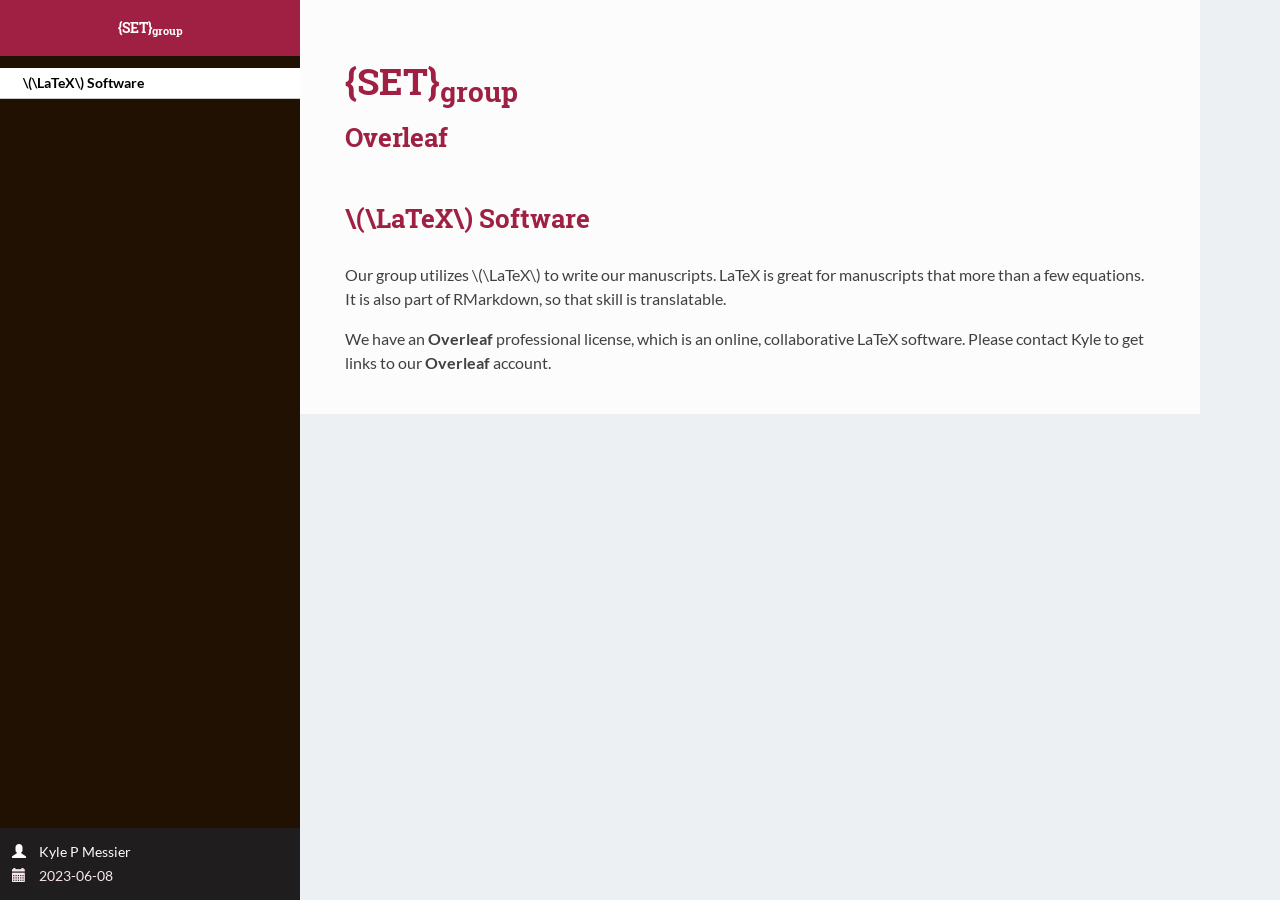
==== Overleaf.html @ 28b5e813 "adding LaTeX" ====
<!DOCTYPE html>
<html xmlns="http://www.w3.org/1999/xhtml">
  <head>
    <meta charset="utf-8">
    <meta http-equiv="Content-Type" content="text/html; charset=utf-8" />
    <meta name="generator" content="pandoc" />

        <meta name="author" content="Kyle P Messier" />
    
        <meta name="date" content="2023-06-08" />
    
    <title>{SET}group</title>

        <script>// Pandoc 2.9 adds attributes on both header and div. We remove the former (to
// be compatible with the behavior of Pandoc < 2.8).
document.addEventListener('DOMContentLoaded', function(e) {
  var hs = document.querySelectorAll("div.section[class*='level'] > :first-child");
  var i, h, a;
  for (i = 0; i < hs.length; i++) {
    h = hs[i];
    if (!/^h[1-6]$/i.test(h.tagName)) continue;  // it should be a header h1-h6
    a = h.attributes;
    while (a.length > 0) h.removeAttribute(a[0].name);
  }
});
</script>
        <script>/*! jQuery v3.6.0 | (c) OpenJS Foundation and other contributors | jquery.org/license */
!function(e,t){"use strict";"object"==typeof module&&"object"==typeof module.exports?module.exports=e.document?t(e,!0):function(e){if(!e.document)throw new Error("jQuery requires a window with a document");return t(e)}:t(e)}("undefined"!=typeof window?window:this,function(C,e){"use strict";var t=[],r=Object.getPrototypeOf,s=t.slice,g=t.flat?function(e){return t.flat.call(e)}:function(e){return t.concat.apply([],e)},u=t.push,i=t.indexOf,n={},o=n.toString,v=n.hasOwnProperty,a=v.toString,l=a.call(Object),y={},m=function(e){return"function"==typeof e&&"number"!=typeof e.nodeType&&"function"!=typeof e.item},x=function(e){return null!=e&&e===e.window},E=C.document,c={type:!0,src:!0,nonce:!0,noModule:!0};function b(e,t,n){var r,i,o=(n=n||E).createElement("script");if(o.text=e,t)for(r in c)(i=t[r]||t.getAttribute&&t.getAttribute(r))&&o.setAttribute(r,i);n.head.appendChild(o).parentNode.removeChild(o)}function w(e){return null==e?e+"":"object"==typeof e||"function"==typeof e?n[o.call(e)]||"object":typeof e}var f="3.6.0",S=function(e,t){return new S.fn.init(e,t)};function p(e){var t=!!e&&"length"in e&&e.length,n=w(e);return!m(e)&&!x(e)&&("array"===n||0===t||"number"==typeof t&&0<t&&t-1 in e)}S.fn=S.prototype={jquery:f,constructor:S,length:0,toArray:function(){return s.call(this)},get:function(e){return null==e?s.call(this):e<0?this[e+this.length]:this[e]},pushStack:function(e){var t=S.merge(this.constructor(),e);return t.prevObject=this,t},each:function(e){return S.each(this,e)},map:function(n){return this.pushStack(S.map(this,function(e,t){return n.call(e,t,e)}))},slice:function(){return this.pushStack(s.apply(this,arguments))},first:function(){return this.eq(0)},last:function(){return this.eq(-1)},even:function(){return this.pushStack(S.grep(this,function(e,t){return(t+1)%2}))},odd:function(){return this.pushStack(S.grep(this,function(e,t){return t%2}))},eq:function(e){var t=this.length,n=+e+(e<0?t:0);return this.pushStack(0<=n&&n<t?[this[n]]:[])},end:function(){return this.prevObject||this.constructor()},push:u,sort:t.sort,splice:t.splice},S.extend=S.fn.extend=function(){var e,t,n,r,i,o,a=arguments[0]||{},s=1,u=arguments.length,l=!1;for("boolean"==typeof a&&(l=a,a=arguments[s]||{},s++),"object"==typeof a||m(a)||(a={}),s===u&&(a=this,s--);s<u;s++)if(null!=(e=arguments[s]))for(t in e)r=e[t],"__proto__"!==t&&a!==r&&(l&&r&&(S.isPlainObject(r)||(i=Array.isArray(r)))?(n=a[t],o=i&&!Array.isArray(n)?[]:i||S.isPlainObject(n)?n:{},i=!1,a[t]=S.extend(l,o,r)):void 0!==r&&(a[t]=r));return a},S.extend({expando:"jQuery"+(f+Math.random()).replace(/\D/g,""),isReady:!0,error:function(e){throw new Error(e)},noop:function(){},isPlainObject:function(e){var t,n;return!(!e||"[object Object]"!==o.call(e))&&(!(t=r(e))||"function"==typeof(n=v.call(t,"constructor")&&t.constructor)&&a.call(n)===l)},isEmptyObject:function(e){var t;for(t in e)return!1;return!0},globalEval:function(e,t,n){b(e,{nonce:t&&t.nonce},n)},each:function(e,t){var n,r=0;if(p(e)){for(n=e.length;r<n;r++)if(!1===t.call(e[r],r,e[r]))break}else for(r in e)if(!1===t.call(e[r],r,e[r]))break;return e},makeArray:function(e,t){var n=t||[];return null!=e&&(p(Object(e))?S.merge(n,"string"==typeof e?[e]:e):u.call(n,e)),n},inArray:function(e,t,n){return null==t?-1:i.call(t,e,n)},merge:function(e,t){for(var n=+t.length,r=0,i=e.length;r<n;r++)e[i++]=t[r];return e.length=i,e},grep:function(e,t,n){for(var r=[],i=0,o=e.length,a=!n;i<o;i++)!t(e[i],i)!==a&&r.push(e[i]);return r},map:function(e,t,n){var r,i,o=0,a=[];if(p(e))for(r=e.length;o<r;o++)null!=(i=t(e[o],o,n))&&a.push(i);else for(o in e)null!=(i=t(e[o],o,n))&&a.push(i);return g(a)},guid:1,support:y}),"function"==typeof Symbol&&(S.fn[Symbol.iterator]=t[Symbol.iterator]),S.each("Boolean Number String Function Array Date RegExp Object Error Symbol".split(" "),function(e,t){n["[object "+t+"]"]=t.toLowerCase()});var d=function(n){var e,d,b,o,i,h,f,g,w,u,l,T,C,a,E,v,s,c,y,S="sizzle"+1*new Date,p=n.document,k=0,r=0,m=ue(),x=ue(),A=ue(),N=ue(),j=function(e,t){return e===t&&(l=!0),0},D={}.hasOwnProperty,t=[],q=t.pop,L=t.push,H=t.push,O=t.slice,P=function(e,t){for(var n=0,r=e.length;n<r;n++)if(e[n]===t)return n;return-1},R="checked|selected|async|autofocus|autoplay|controls|defer|disabled|hidden|ismap|loop|multiple|open|readonly|required|scoped",M="[\\x20\\t\\r\\n\\f]",I="(?:\\\\[\\da-fA-F]{1,6}"+M+"?|\\\\[^\\r\\n\\f]|[\\w-]|[^\0-\\x7f])+",W="\\["+M+"*("+I+")(?:"+M+"*([*^$|!~]?=)"+M+"*(?:'((?:\\\\.|[^\\\\'])*)'|\"((?:\\\\.|[^\\\\\"])*)\"|("+I+"))|)"+M+"*\\]",F=":("+I+")(?:\\((('((?:\\\\.|[^\\\\'])*)'|\"((?:\\\\.|[^\\\\\"])*)\")|((?:\\\\.|[^\\\\()[\\]]|"+W+")*)|.*)\\)|)",B=new RegExp(M+"+","g"),$=new RegExp("^"+M+"+|((?:^|[^\\\\])(?:\\\\.)*)"+M+"+$","g"),_=new RegExp("^"+M+"*,"+M+"*"),z=new RegExp("^"+M+"*([>+~]|"+M+")"+M+"*"),U=new RegExp(M+"|>"),X=new RegExp(F),V=new RegExp("^"+I+"$"),G={ID:new RegExp("^#("+I+")"),CLASS:new RegExp("^\\.("+I+")"),TAG:new RegExp("^("+I+"|[*])"),ATTR:new RegExp("^"+W),PSEUDO:new RegExp("^"+F),CHILD:new RegExp("^:(only|first|last|nth|nth-last)-(child|of-type)(?:\\("+M+"*(even|odd|(([+-]|)(\\d*)n|)"+M+"*(?:([+-]|)"+M+"*(\\d+)|))"+M+"*\\)|)","i"),bool:new RegExp("^(?:"+R+")$","i"),needsContext:new RegExp("^"+M+"*[>+~]|:(even|odd|eq|gt|lt|nth|first|last)(?:\\("+M+"*((?:-\\d)?\\d*)"+M+"*\\)|)(?=[^-]|$)","i")},Y=/HTML$/i,Q=/^(?:input|select|textarea|button)$/i,J=/^h\d$/i,K=/^[^{]+\{\s*\[native \w/,Z=/^(?:#([\w-]+)|(\w+)|\.([\w-]+))$/,ee=/[+~]/,te=new RegExp("\\\\[\\da-fA-F]{1,6}"+M+"?|\\\\([^\\r\\n\\f])","g"),ne=function(e,t){var n="0x"+e.slice(1)-65536;return t||(n<0?String.fromCharCode(n+65536):String.fromCharCode(n>>10|55296,1023&n|56320))},re=/([\0-\x1f\x7f]|^-?\d)|^-$|[^\0-\x1f\x7f-\uFFFF\w-]/g,ie=function(e,t){return t?"\0"===e?"\ufffd":e.slice(0,-1)+"\\"+e.charCodeAt(e.length-1).toString(16)+" ":"\\"+e},oe=function(){T()},ae=be(function(e){return!0===e.disabled&&"fieldset"===e.nodeName.toLowerCase()},{dir:"parentNode",next:"legend"});try{H.apply(t=O.call(p.childNodes),p.childNodes),t[p.childNodes.length].nodeType}catch(e){H={apply:t.length?function(e,t){L.apply(e,O.call(t))}:function(e,t){var n=e.length,r=0;while(e[n++]=t[r++]);e.length=n-1}}}function se(t,e,n,r){var i,o,a,s,u,l,c,f=e&&e.ownerDocument,p=e?e.nodeType:9;if(n=n||[],"string"!=typeof t||!t||1!==p&&9!==p&&11!==p)return n;if(!r&&(T(e),e=e||C,E)){if(11!==p&&(u=Z.exec(t)))if(i=u[1]){if(9===p){if(!(a=e.getElementById(i)))return n;if(a.id===i)return n.push(a),n}else if(f&&(a=f.getElementById(i))&&y(e,a)&&a.id===i)return n.push(a),n}else{if(u[2])return H.apply(n,e.getElementsByTagName(t)),n;if((i=u[3])&&d.getElementsByClassName&&e.getElementsByClassName)return H.apply(n,e.getElementsByClassName(i)),n}if(d.qsa&&!N[t+" "]&&(!v||!v.test(t))&&(1!==p||"object"!==e.nodeName.toLowerCase())){if(c=t,f=e,1===p&&(U.test(t)||z.test(t))){(f=ee.test(t)&&ye(e.parentNode)||e)===e&&d.scope||((s=e.getAttribute("id"))?s=s.replace(re,ie):e.setAttribute("id",s=S)),o=(l=h(t)).length;while(o--)l[o]=(s?"#"+s:":scope")+" "+xe(l[o]);c=l.join(",")}try{return H.apply(n,f.querySelectorAll(c)),n}catch(e){N(t,!0)}finally{s===S&&e.removeAttribute("id")}}}return g(t.replace($,"$1"),e,n,r)}function ue(){var r=[];return function e(t,n){return r.push(t+" ")>b.cacheLength&&delete e[r.shift()],e[t+" "]=n}}function le(e){return e[S]=!0,e}function ce(e){var t=C.createElement("fieldset");try{return!!e(t)}catch(e){return!1}finally{t.parentNode&&t.parentNode.removeChild(t),t=null}}function fe(e,t){var n=e.split("|"),r=n.length;while(r--)b.attrHandle[n[r]]=t}function pe(e,t){var n=t&&e,r=n&&1===e.nodeType&&1===t.nodeType&&e.sourceIndex-t.sourceIndex;if(r)return r;if(n)while(n=n.nextSibling)if(n===t)return-1;return e?1:-1}function de(t){return function(e){return"input"===e.nodeName.toLowerCase()&&e.type===t}}function he(n){return function(e){var t=e.nodeName.toLowerCase();return("input"===t||"button"===t)&&e.type===n}}function ge(t){return function(e){return"form"in e?e.parentNode&&!1===e.disabled?"label"in e?"label"in e.parentNode?e.parentNode.disabled===t:e.disabled===t:e.isDisabled===t||e.isDisabled!==!t&&ae(e)===t:e.disabled===t:"label"in e&&e.disabled===t}}function ve(a){return le(function(o){return o=+o,le(function(e,t){var n,r=a([],e.length,o),i=r.length;while(i--)e[n=r[i]]&&(e[n]=!(t[n]=e[n]))})})}function ye(e){return e&&"undefined"!=typeof e.getElementsByTagName&&e}for(e in d=se.support={},i=se.isXML=function(e){var t=e&&e.namespaceURI,n=e&&(e.ownerDocument||e).documentElement;return!Y.test(t||n&&n.nodeName||"HTML")},T=se.setDocument=function(e){var t,n,r=e?e.ownerDocument||e:p;return r!=C&&9===r.nodeType&&r.documentElement&&(a=(C=r).documentElement,E=!i(C),p!=C&&(n=C.defaultView)&&n.top!==n&&(n.addEventListener?n.addEventListener("unload",oe,!1):n.attachEvent&&n.attachEvent("onunload",oe)),d.scope=ce(function(e){return a.appendChild(e).appendChild(C.createElement("div")),"undefined"!=typeof e.querySelectorAll&&!e.querySelectorAll(":scope fieldset div").length}),d.attributes=ce(function(e){return e.className="i",!e.getAttribute("className")}),d.getElementsByTagName=ce(function(e){return e.appendChild(C.createComment("")),!e.getElementsByTagName("*").length}),d.getElementsByClassName=K.test(C.getElementsByClassName),d.getById=ce(function(e){return a.appendChild(e).id=S,!C.getElementsByName||!C.getElementsByName(S).length}),d.getById?(b.filter.ID=function(e){var t=e.replace(te,ne);return function(e){return e.getAttribute("id")===t}},b.find.ID=function(e,t){if("undefined"!=typeof t.getElementById&&E){var n=t.getElementById(e);return n?[n]:[]}}):(b.filter.ID=function(e){var n=e.replace(te,ne);return function(e){var t="undefined"!=typeof e.getAttributeNode&&e.getAttributeNode("id");return t&&t.value===n}},b.find.ID=function(e,t){if("undefined"!=typeof t.getElementById&&E){var n,r,i,o=t.getElementById(e);if(o){if((n=o.getAttributeNode("id"))&&n.value===e)return[o];i=t.getElementsByName(e),r=0;while(o=i[r++])if((n=o.getAttributeNode("id"))&&n.value===e)return[o]}return[]}}),b.find.TAG=d.getElementsByTagName?function(e,t){return"undefined"!=typeof t.getElementsByTagName?t.getElementsByTagName(e):d.qsa?t.querySelectorAll(e):void 0}:function(e,t){var n,r=[],i=0,o=t.getElementsByTagName(e);if("*"===e){while(n=o[i++])1===n.nodeType&&r.push(n);return r}return o},b.find.CLASS=d.getElementsByClassName&&function(e,t){if("undefined"!=typeof t.getElementsByClassName&&E)return t.getElementsByClassName(e)},s=[],v=[],(d.qsa=K.test(C.querySelectorAll))&&(ce(function(e){var t;a.appendChild(e).innerHTML="<a id='"+S+"'></a><select id='"+S+"-\r\\' msallowcapture=''><option selected=''></option></select>",e.querySelectorAll("[msallowcapture^='']").length&&v.push("[*^$]="+M+"*(?:''|\"\")"),e.querySelectorAll("[selected]").length||v.push("\\["+M+"*(?:value|"+R+")"),e.querySelectorAll("[id~="+S+"-]").length||v.push("~="),(t=C.createElement("input")).setAttribute("name",""),e.appendChild(t),e.querySelectorAll("[name='']").length||v.push("\\["+M+"*name"+M+"*="+M+"*(?:''|\"\")"),e.querySelectorAll(":checked").length||v.push(":checked"),e.querySelectorAll("a#"+S+"+*").length||v.push(".#.+[+~]"),e.querySelectorAll("\\\f"),v.push("[\\r\\n\\f]")}),ce(function(e){e.innerHTML="<a href='' disabled='disabled'></a><select disabled='disabled'><option/></select>";var t=C.createElement("input");t.setAttribute("type","hidden"),e.appendChild(t).setAttribute("name","D"),e.querySelectorAll("[name=d]").length&&v.push("name"+M+"*[*^$|!~]?="),2!==e.querySelectorAll(":enabled").length&&v.push(":enabled",":disabled"),a.appendChild(e).disabled=!0,2!==e.querySelectorAll(":disabled").length&&v.push(":enabled",":disabled"),e.querySelectorAll("*,:x"),v.push(",.*:")})),(d.matchesSelector=K.test(c=a.matches||a.webkitMatchesSelector||a.mozMatchesSelector||a.oMatchesSelector||a.msMatchesSelector))&&ce(function(e){d.disconnectedMatch=c.call(e,"*"),c.call(e,"[s!='']:x"),s.push("!=",F)}),v=v.length&&new RegExp(v.join("|")),s=s.length&&new RegExp(s.join("|")),t=K.test(a.compareDocumentPosition),y=t||K.test(a.contains)?function(e,t){var n=9===e.nodeType?e.documentElement:e,r=t&&t.parentNode;return e===r||!(!r||1!==r.nodeType||!(n.contains?n.contains(r):e.compareDocumentPosition&&16&e.compareDocumentPosition(r)))}:function(e,t){if(t)while(t=t.parentNode)if(t===e)return!0;return!1},j=t?function(e,t){if(e===t)return l=!0,0;var n=!e.compareDocumentPosition-!t.compareDocumentPosition;return n||(1&(n=(e.ownerDocument||e)==(t.ownerDocument||t)?e.compareDocumentPosition(t):1)||!d.sortDetached&&t.compareDocumentPosition(e)===n?e==C||e.ownerDocument==p&&y(p,e)?-1:t==C||t.ownerDocument==p&&y(p,t)?1:u?P(u,e)-P(u,t):0:4&n?-1:1)}:function(e,t){if(e===t)return l=!0,0;var n,r=0,i=e.parentNode,o=t.parentNode,a=[e],s=[t];if(!i||!o)return e==C?-1:t==C?1:i?-1:o?1:u?P(u,e)-P(u,t):0;if(i===o)return pe(e,t);n=e;while(n=n.parentNode)a.unshift(n);n=t;while(n=n.parentNode)s.unshift(n);while(a[r]===s[r])r++;return r?pe(a[r],s[r]):a[r]==p?-1:s[r]==p?1:0}),C},se.matches=function(e,t){return se(e,null,null,t)},se.matchesSelector=function(e,t){if(T(e),d.matchesSelector&&E&&!N[t+" "]&&(!s||!s.test(t))&&(!v||!v.test(t)))try{var n=c.call(e,t);if(n||d.disconnectedMatch||e.document&&11!==e.document.nodeType)return n}catch(e){N(t,!0)}return 0<se(t,C,null,[e]).length},se.contains=function(e,t){return(e.ownerDocument||e)!=C&&T(e),y(e,t)},se.attr=function(e,t){(e.ownerDocument||e)!=C&&T(e);var n=b.attrHandle[t.toLowerCase()],r=n&&D.call(b.attrHandle,t.toLowerCase())?n(e,t,!E):void 0;return void 0!==r?r:d.attributes||!E?e.getAttribute(t):(r=e.getAttributeNode(t))&&r.specified?r.value:null},se.escape=function(e){return(e+"").replace(re,ie)},se.error=function(e){throw new Error("Syntax error, unrecognized expression: "+e)},se.uniqueSort=function(e){var t,n=[],r=0,i=0;if(l=!d.detectDuplicates,u=!d.sortStable&&e.slice(0),e.sort(j),l){while(t=e[i++])t===e[i]&&(r=n.push(i));while(r--)e.splice(n[r],1)}return u=null,e},o=se.getText=function(e){var t,n="",r=0,i=e.nodeType;if(i){if(1===i||9===i||11===i){if("string"==typeof e.textContent)return e.textContent;for(e=e.firstChild;e;e=e.nextSibling)n+=o(e)}else if(3===i||4===i)return e.nodeValue}else while(t=e[r++])n+=o(t);return n},(b=se.selectors={cacheLength:50,createPseudo:le,match:G,attrHandle:{},find:{},relative:{">":{dir:"parentNode",first:!0}," ":{dir:"parentNode"},"+":{dir:"previousSibling",first:!0},"~":{dir:"previousSibling"}},preFilter:{ATTR:function(e){return e[1]=e[1].replace(te,ne),e[3]=(e[3]||e[4]||e[5]||"").replace(te,ne),"~="===e[2]&&(e[3]=" "+e[3]+" "),e.slice(0,4)},CHILD:function(e){return e[1]=e[1].toLowerCase(),"nth"===e[1].slice(0,3)?(e[3]||se.error(e[0]),e[4]=+(e[4]?e[5]+(e[6]||1):2*("even"===e[3]||"odd"===e[3])),e[5]=+(e[7]+e[8]||"odd"===e[3])):e[3]&&se.error(e[0]),e},PSEUDO:function(e){var t,n=!e[6]&&e[2];return G.CHILD.test(e[0])?null:(e[3]?e[2]=e[4]||e[5]||"":n&&X.test(n)&&(t=h(n,!0))&&(t=n.indexOf(")",n.length-t)-n.length)&&(e[0]=e[0].slice(0,t),e[2]=n.slice(0,t)),e.slice(0,3))}},filter:{TAG:function(e){var t=e.replace(te,ne).toLowerCase();return"*"===e?function(){return!0}:function(e){return e.nodeName&&e.nodeName.toLowerCase()===t}},CLASS:function(e){var t=m[e+" "];return t||(t=new RegExp("(^|"+M+")"+e+"("+M+"|$)"))&&m(e,function(e){return t.test("string"==typeof e.className&&e.className||"undefined"!=typeof e.getAttribute&&e.getAttribute("class")||"")})},ATTR:function(n,r,i){return function(e){var t=se.attr(e,n);return null==t?"!="===r:!r||(t+="","="===r?t===i:"!="===r?t!==i:"^="===r?i&&0===t.indexOf(i):"*="===r?i&&-1<t.indexOf(i):"$="===r?i&&t.slice(-i.length)===i:"~="===r?-1<(" "+t.replace(B," ")+" ").indexOf(i):"|="===r&&(t===i||t.slice(0,i.length+1)===i+"-"))}},CHILD:function(h,e,t,g,v){var y="nth"!==h.slice(0,3),m="last"!==h.slice(-4),x="of-type"===e;return 1===g&&0===v?function(e){return!!e.parentNode}:function(e,t,n){var r,i,o,a,s,u,l=y!==m?"nextSibling":"previousSibling",c=e.parentNode,f=x&&e.nodeName.toLowerCase(),p=!n&&!x,d=!1;if(c){if(y){while(l){a=e;while(a=a[l])if(x?a.nodeName.toLowerCase()===f:1===a.nodeType)return!1;u=l="only"===h&&!u&&"nextSibling"}return!0}if(u=[m?c.firstChild:c.lastChild],m&&p){d=(s=(r=(i=(o=(a=c)[S]||(a[S]={}))[a.uniqueID]||(o[a.uniqueID]={}))[h]||[])[0]===k&&r[1])&&r[2],a=s&&c.childNodes[s];while(a=++s&&a&&a[l]||(d=s=0)||u.pop())if(1===a.nodeType&&++d&&a===e){i[h]=[k,s,d];break}}else if(p&&(d=s=(r=(i=(o=(a=e)[S]||(a[S]={}))[a.uniqueID]||(o[a.uniqueID]={}))[h]||[])[0]===k&&r[1]),!1===d)while(a=++s&&a&&a[l]||(d=s=0)||u.pop())if((x?a.nodeName.toLowerCase()===f:1===a.nodeType)&&++d&&(p&&((i=(o=a[S]||(a[S]={}))[a.uniqueID]||(o[a.uniqueID]={}))[h]=[k,d]),a===e))break;return(d-=v)===g||d%g==0&&0<=d/g}}},PSEUDO:function(e,o){var t,a=b.pseudos[e]||b.setFilters[e.toLowerCase()]||se.error("unsupported pseudo: "+e);return a[S]?a(o):1<a.length?(t=[e,e,"",o],b.setFilters.hasOwnProperty(e.toLowerCase())?le(function(e,t){var n,r=a(e,o),i=r.length;while(i--)e[n=P(e,r[i])]=!(t[n]=r[i])}):function(e){return a(e,0,t)}):a}},pseudos:{not:le(function(e){var r=[],i=[],s=f(e.replace($,"$1"));return s[S]?le(function(e,t,n,r){var i,o=s(e,null,r,[]),a=e.length;while(a--)(i=o[a])&&(e[a]=!(t[a]=i))}):function(e,t,n){return r[0]=e,s(r,null,n,i),r[0]=null,!i.pop()}}),has:le(function(t){return function(e){return 0<se(t,e).length}}),contains:le(function(t){return t=t.replace(te,ne),function(e){return-1<(e.textContent||o(e)).indexOf(t)}}),lang:le(function(n){return V.test(n||"")||se.error("unsupported lang: "+n),n=n.replace(te,ne).toLowerCase(),function(e){var t;do{if(t=E?e.lang:e.getAttribute("xml:lang")||e.getAttribute("lang"))return(t=t.toLowerCase())===n||0===t.indexOf(n+"-")}while((e=e.parentNode)&&1===e.nodeType);return!1}}),target:function(e){var t=n.location&&n.location.hash;return t&&t.slice(1)===e.id},root:function(e){return e===a},focus:function(e){return e===C.activeElement&&(!C.hasFocus||C.hasFocus())&&!!(e.type||e.href||~e.tabIndex)},enabled:ge(!1),disabled:ge(!0),checked:function(e){var t=e.nodeName.toLowerCase();return"input"===t&&!!e.checked||"option"===t&&!!e.selected},selected:function(e){return e.parentNode&&e.parentNode.selectedIndex,!0===e.selected},empty:function(e){for(e=e.firstChild;e;e=e.nextSibling)if(e.nodeType<6)return!1;return!0},parent:function(e){return!b.pseudos.empty(e)},header:function(e){return J.test(e.nodeName)},input:function(e){return Q.test(e.nodeName)},button:function(e){var t=e.nodeName.toLowerCase();return"input"===t&&"button"===e.type||"button"===t},text:function(e){var t;return"input"===e.nodeName.toLowerCase()&&"text"===e.type&&(null==(t=e.getAttribute("type"))||"text"===t.toLowerCase())},first:ve(function(){return[0]}),last:ve(function(e,t){return[t-1]}),eq:ve(function(e,t,n){return[n<0?n+t:n]}),even:ve(function(e,t){for(var n=0;n<t;n+=2)e.push(n);return e}),odd:ve(function(e,t){for(var n=1;n<t;n+=2)e.push(n);return e}),lt:ve(function(e,t,n){for(var r=n<0?n+t:t<n?t:n;0<=--r;)e.push(r);return e}),gt:ve(function(e,t,n){for(var r=n<0?n+t:n;++r<t;)e.push(r);return e})}}).pseudos.nth=b.pseudos.eq,{radio:!0,checkbox:!0,file:!0,password:!0,image:!0})b.pseudos[e]=de(e);for(e in{submit:!0,reset:!0})b.pseudos[e]=he(e);function me(){}function xe(e){for(var t=0,n=e.length,r="";t<n;t++)r+=e[t].value;return r}function be(s,e,t){var u=e.dir,l=e.next,c=l||u,f=t&&"parentNode"===c,p=r++;return e.first?function(e,t,n){while(e=e[u])if(1===e.nodeType||f)return s(e,t,n);return!1}:function(e,t,n){var r,i,o,a=[k,p];if(n){while(e=e[u])if((1===e.nodeType||f)&&s(e,t,n))return!0}else while(e=e[u])if(1===e.nodeType||f)if(i=(o=e[S]||(e[S]={}))[e.uniqueID]||(o[e.uniqueID]={}),l&&l===e.nodeName.toLowerCase())e=e[u]||e;else{if((r=i[c])&&r[0]===k&&r[1]===p)return a[2]=r[2];if((i[c]=a)[2]=s(e,t,n))return!0}return!1}}function we(i){return 1<i.length?function(e,t,n){var r=i.length;while(r--)if(!i[r](e,t,n))return!1;return!0}:i[0]}function Te(e,t,n,r,i){for(var o,a=[],s=0,u=e.length,l=null!=t;s<u;s++)(o=e[s])&&(n&&!n(o,r,i)||(a.push(o),l&&t.push(s)));return a}function Ce(d,h,g,v,y,e){return v&&!v[S]&&(v=Ce(v)),y&&!y[S]&&(y=Ce(y,e)),le(function(e,t,n,r){var i,o,a,s=[],u=[],l=t.length,c=e||function(e,t,n){for(var r=0,i=t.length;r<i;r++)se(e,t[r],n);return n}(h||"*",n.nodeType?[n]:n,[]),f=!d||!e&&h?c:Te(c,s,d,n,r),p=g?y||(e?d:l||v)?[]:t:f;if(g&&g(f,p,n,r),v){i=Te(p,u),v(i,[],n,r),o=i.length;while(o--)(a=i[o])&&(p[u[o]]=!(f[u[o]]=a))}if(e){if(y||d){if(y){i=[],o=p.length;while(o--)(a=p[o])&&i.push(f[o]=a);y(null,p=[],i,r)}o=p.length;while(o--)(a=p[o])&&-1<(i=y?P(e,a):s[o])&&(e[i]=!(t[i]=a))}}else p=Te(p===t?p.splice(l,p.length):p),y?y(null,t,p,r):H.apply(t,p)})}function Ee(e){for(var i,t,n,r=e.length,o=b.relative[e[0].type],a=o||b.relative[" "],s=o?1:0,u=be(function(e){return e===i},a,!0),l=be(function(e){return-1<P(i,e)},a,!0),c=[function(e,t,n){var r=!o&&(n||t!==w)||((i=t).nodeType?u(e,t,n):l(e,t,n));return i=null,r}];s<r;s++)if(t=b.relative[e[s].type])c=[be(we(c),t)];else{if((t=b.filter[e[s].type].apply(null,e[s].matches))[S]){for(n=++s;n<r;n++)if(b.relative[e[n].type])break;return Ce(1<s&&we(c),1<s&&xe(e.slice(0,s-1).concat({value:" "===e[s-2].type?"*":""})).replace($,"$1"),t,s<n&&Ee(e.slice(s,n)),n<r&&Ee(e=e.slice(n)),n<r&&xe(e))}c.push(t)}return we(c)}return me.prototype=b.filters=b.pseudos,b.setFilters=new me,h=se.tokenize=function(e,t){var n,r,i,o,a,s,u,l=x[e+" "];if(l)return t?0:l.slice(0);a=e,s=[],u=b.preFilter;while(a){for(o in n&&!(r=_.exec(a))||(r&&(a=a.slice(r[0].length)||a),s.push(i=[])),n=!1,(r=z.exec(a))&&(n=r.shift(),i.push({value:n,type:r[0].replace($," ")}),a=a.slice(n.length)),b.filter)!(r=G[o].exec(a))||u[o]&&!(r=u[o](r))||(n=r.shift(),i.push({value:n,type:o,matches:r}),a=a.slice(n.length));if(!n)break}return t?a.length:a?se.error(e):x(e,s).slice(0)},f=se.compile=function(e,t){var n,v,y,m,x,r,i=[],o=[],a=A[e+" "];if(!a){t||(t=h(e)),n=t.length;while(n--)(a=Ee(t[n]))[S]?i.push(a):o.push(a);(a=A(e,(v=o,m=0<(y=i).length,x=0<v.length,r=function(e,t,n,r,i){var o,a,s,u=0,l="0",c=e&&[],f=[],p=w,d=e||x&&b.find.TAG("*",i),h=k+=null==p?1:Math.random()||.1,g=d.length;for(i&&(w=t==C||t||i);l!==g&&null!=(o=d[l]);l++){if(x&&o){a=0,t||o.ownerDocument==C||(T(o),n=!E);while(s=v[a++])if(s(o,t||C,n)){r.push(o);break}i&&(k=h)}m&&((o=!s&&o)&&u--,e&&c.push(o))}if(u+=l,m&&l!==u){a=0;while(s=y[a++])s(c,f,t,n);if(e){if(0<u)while(l--)c[l]||f[l]||(f[l]=q.call(r));f=Te(f)}H.apply(r,f),i&&!e&&0<f.length&&1<u+y.length&&se.uniqueSort(r)}return i&&(k=h,w=p),c},m?le(r):r))).selector=e}return a},g=se.select=function(e,t,n,r){var i,o,a,s,u,l="function"==typeof e&&e,c=!r&&h(e=l.selector||e);if(n=n||[],1===c.length){if(2<(o=c[0]=c[0].slice(0)).length&&"ID"===(a=o[0]).type&&9===t.nodeType&&E&&b.relative[o[1].type]){if(!(t=(b.find.ID(a.matches[0].replace(te,ne),t)||[])[0]))return n;l&&(t=t.parentNode),e=e.slice(o.shift().value.length)}i=G.needsContext.test(e)?0:o.length;while(i--){if(a=o[i],b.relative[s=a.type])break;if((u=b.find[s])&&(r=u(a.matches[0].replace(te,ne),ee.test(o[0].type)&&ye(t.parentNode)||t))){if(o.splice(i,1),!(e=r.length&&xe(o)))return H.apply(n,r),n;break}}}return(l||f(e,c))(r,t,!E,n,!t||ee.test(e)&&ye(t.parentNode)||t),n},d.sortStable=S.split("").sort(j).join("")===S,d.detectDuplicates=!!l,T(),d.sortDetached=ce(function(e){return 1&e.compareDocumentPosition(C.createElement("fieldset"))}),ce(function(e){return e.innerHTML="<a href='#'></a>","#"===e.firstChild.getAttribute("href")})||fe("type|href|height|width",function(e,t,n){if(!n)return e.getAttribute(t,"type"===t.toLowerCase()?1:2)}),d.attributes&&ce(function(e){return e.innerHTML="<input/>",e.firstChild.setAttribute("value",""),""===e.firstChild.getAttribute("value")})||fe("value",function(e,t,n){if(!n&&"input"===e.nodeName.toLowerCase())return e.defaultValue}),ce(function(e){return null==e.getAttribute("disabled")})||fe(R,function(e,t,n){var r;if(!n)return!0===e[t]?t.toLowerCase():(r=e.getAttributeNode(t))&&r.specified?r.value:null}),se}(C);S.find=d,S.expr=d.selectors,S.expr[":"]=S.expr.pseudos,S.uniqueSort=S.unique=d.uniqueSort,S.text=d.getText,S.isXMLDoc=d.isXML,S.contains=d.contains,S.escapeSelector=d.escape;var h=function(e,t,n){var r=[],i=void 0!==n;while((e=e[t])&&9!==e.nodeType)if(1===e.nodeType){if(i&&S(e).is(n))break;r.push(e)}return r},T=function(e,t){for(var n=[];e;e=e.nextSibling)1===e.nodeType&&e!==t&&n.push(e);return n},k=S.expr.match.needsContext;function A(e,t){return e.nodeName&&e.nodeName.toLowerCase()===t.toLowerCase()}var N=/^<([a-z][^\/\0>:\x20\t\r\n\f]*)[\x20\t\r\n\f]*\/?>(?:<\/\1>|)$/i;function j(e,n,r){return m(n)?S.grep(e,function(e,t){return!!n.call(e,t,e)!==r}):n.nodeType?S.grep(e,function(e){return e===n!==r}):"string"!=typeof n?S.grep(e,function(e){return-1<i.call(n,e)!==r}):S.filter(n,e,r)}S.filter=function(e,t,n){var r=t[0];return n&&(e=":not("+e+")"),1===t.length&&1===r.nodeType?S.find.matchesSelector(r,e)?[r]:[]:S.find.matches(e,S.grep(t,function(e){return 1===e.nodeType}))},S.fn.extend({find:function(e){var t,n,r=this.length,i=this;if("string"!=typeof e)return this.pushStack(S(e).filter(function(){for(t=0;t<r;t++)if(S.contains(i[t],this))return!0}));for(n=this.pushStack([]),t=0;t<r;t++)S.find(e,i[t],n);return 1<r?S.uniqueSort(n):n},filter:function(e){return this.pushStack(j(this,e||[],!1))},not:function(e){return this.pushStack(j(this,e||[],!0))},is:function(e){return!!j(this,"string"==typeof e&&k.test(e)?S(e):e||[],!1).length}});var D,q=/^(?:\s*(<[\w\W]+>)[^>]*|#([\w-]+))$/;(S.fn.init=function(e,t,n){var r,i;if(!e)return this;if(n=n||D,"string"==typeof e){if(!(r="<"===e[0]&&">"===e[e.length-1]&&3<=e.length?[null,e,null]:q.exec(e))||!r[1]&&t)return!t||t.jquery?(t||n).find(e):this.constructor(t).find(e);if(r[1]){if(t=t instanceof S?t[0]:t,S.merge(this,S.parseHTML(r[1],t&&t.nodeType?t.ownerDocument||t:E,!0)),N.test(r[1])&&S.isPlainObject(t))for(r in t)m(this[r])?this[r](t[r]):this.attr(r,t[r]);return this}return(i=E.getElementById(r[2]))&&(this[0]=i,this.length=1),this}return e.nodeType?(this[0]=e,this.length=1,this):m(e)?void 0!==n.ready?n.ready(e):e(S):S.makeArray(e,this)}).prototype=S.fn,D=S(E);var L=/^(?:parents|prev(?:Until|All))/,H={children:!0,contents:!0,next:!0,prev:!0};function O(e,t){while((e=e[t])&&1!==e.nodeType);return e}S.fn.extend({has:function(e){var t=S(e,this),n=t.length;return this.filter(function(){for(var e=0;e<n;e++)if(S.contains(this,t[e]))return!0})},closest:function(e,t){var n,r=0,i=this.length,o=[],a="string"!=typeof e&&S(e);if(!k.test(e))for(;r<i;r++)for(n=this[r];n&&n!==t;n=n.parentNode)if(n.nodeType<11&&(a?-1<a.index(n):1===n.nodeType&&S.find.matchesSelector(n,e))){o.push(n);break}return this.pushStack(1<o.length?S.uniqueSort(o):o)},index:function(e){return e?"string"==typeof e?i.call(S(e),this[0]):i.call(this,e.jquery?e[0]:e):this[0]&&this[0].parentNode?this.first().prevAll().length:-1},add:function(e,t){return this.pushStack(S.uniqueSort(S.merge(this.get(),S(e,t))))},addBack:function(e){return this.add(null==e?this.prevObject:this.prevObject.filter(e))}}),S.each({parent:function(e){var t=e.parentNode;return t&&11!==t.nodeType?t:null},parents:function(e){return h(e,"parentNode")},parentsUntil:function(e,t,n){return h(e,"parentNode",n)},next:function(e){return O(e,"nextSibling")},prev:function(e){return O(e,"previousSibling")},nextAll:function(e){return h(e,"nextSibling")},prevAll:function(e){return h(e,"previousSibling")},nextUntil:function(e,t,n){return h(e,"nextSibling",n)},prevUntil:function(e,t,n){return h(e,"previousSibling",n)},siblings:function(e){return T((e.parentNode||{}).firstChild,e)},children:function(e){return T(e.firstChild)},contents:function(e){return null!=e.contentDocument&&r(e.contentDocument)?e.contentDocument:(A(e,"template")&&(e=e.content||e),S.merge([],e.childNodes))}},function(r,i){S.fn[r]=function(e,t){var n=S.map(this,i,e);return"Until"!==r.slice(-5)&&(t=e),t&&"string"==typeof t&&(n=S.filter(t,n)),1<this.length&&(H[r]||S.uniqueSort(n),L.test(r)&&n.reverse()),this.pushStack(n)}});var P=/[^\x20\t\r\n\f]+/g;function R(e){return e}function M(e){throw e}function I(e,t,n,r){var i;try{e&&m(i=e.promise)?i.call(e).done(t).fail(n):e&&m(i=e.then)?i.call(e,t,n):t.apply(void 0,[e].slice(r))}catch(e){n.apply(void 0,[e])}}S.Callbacks=function(r){var e,n;r="string"==typeof r?(e=r,n={},S.each(e.match(P)||[],function(e,t){n[t]=!0}),n):S.extend({},r);var i,t,o,a,s=[],u=[],l=-1,c=function(){for(a=a||r.once,o=i=!0;u.length;l=-1){t=u.shift();while(++l<s.length)!1===s[l].apply(t[0],t[1])&&r.stopOnFalse&&(l=s.length,t=!1)}r.memory||(t=!1),i=!1,a&&(s=t?[]:"")},f={add:function(){return s&&(t&&!i&&(l=s.length-1,u.push(t)),function n(e){S.each(e,function(e,t){m(t)?r.unique&&f.has(t)||s.push(t):t&&t.length&&"string"!==w(t)&&n(t)})}(arguments),t&&!i&&c()),this},remove:function(){return S.each(arguments,function(e,t){var n;while(-1<(n=S.inArray(t,s,n)))s.splice(n,1),n<=l&&l--}),this},has:function(e){return e?-1<S.inArray(e,s):0<s.length},empty:function(){return s&&(s=[]),this},disable:function(){return a=u=[],s=t="",this},disabled:function(){return!s},lock:function(){return a=u=[],t||i||(s=t=""),this},locked:function(){return!!a},fireWith:function(e,t){return a||(t=[e,(t=t||[]).slice?t.slice():t],u.push(t),i||c()),this},fire:function(){return f.fireWith(this,arguments),this},fired:function(){return!!o}};return f},S.extend({Deferred:function(e){var o=[["notify","progress",S.Callbacks("memory"),S.Callbacks("memory"),2],["resolve","done",S.Callbacks("once memory"),S.Callbacks("once memory"),0,"resolved"],["reject","fail",S.Callbacks("once memory"),S.Callbacks("once memory"),1,"rejected"]],i="pending",a={state:function(){return i},always:function(){return s.done(arguments).fail(arguments),this},"catch":function(e){return a.then(null,e)},pipe:function(){var i=arguments;return S.Deferred(function(r){S.each(o,function(e,t){var n=m(i[t[4]])&&i[t[4]];s[t[1]](function(){var e=n&&n.apply(this,arguments);e&&m(e.promise)?e.promise().progress(r.notify).done(r.resolve).fail(r.reject):r[t[0]+"With"](this,n?[e]:arguments)})}),i=null}).promise()},then:function(t,n,r){var u=0;function l(i,o,a,s){return function(){var n=this,r=arguments,e=function(){var e,t;if(!(i<u)){if((e=a.apply(n,r))===o.promise())throw new TypeError("Thenable self-resolution");t=e&&("object"==typeof e||"function"==typeof e)&&e.then,m(t)?s?t.call(e,l(u,o,R,s),l(u,o,M,s)):(u++,t.call(e,l(u,o,R,s),l(u,o,M,s),l(u,o,R,o.notifyWith))):(a!==R&&(n=void 0,r=[e]),(s||o.resolveWith)(n,r))}},t=s?e:function(){try{e()}catch(e){S.Deferred.exceptionHook&&S.Deferred.exceptionHook(e,t.stackTrace),u<=i+1&&(a!==M&&(n=void 0,r=[e]),o.rejectWith(n,r))}};i?t():(S.Deferred.getStackHook&&(t.stackTrace=S.Deferred.getStackHook()),C.setTimeout(t))}}return S.Deferred(function(e){o[0][3].add(l(0,e,m(r)?r:R,e.notifyWith)),o[1][3].add(l(0,e,m(t)?t:R)),o[2][3].add(l(0,e,m(n)?n:M))}).promise()},promise:function(e){return null!=e?S.extend(e,a):a}},s={};return S.each(o,function(e,t){var n=t[2],r=t[5];a[t[1]]=n.add,r&&n.add(function(){i=r},o[3-e][2].disable,o[3-e][3].disable,o[0][2].lock,o[0][3].lock),n.add(t[3].fire),s[t[0]]=function(){return s[t[0]+"With"](this===s?void 0:this,arguments),this},s[t[0]+"With"]=n.fireWith}),a.promise(s),e&&e.call(s,s),s},when:function(e){var n=arguments.length,t=n,r=Array(t),i=s.call(arguments),o=S.Deferred(),a=function(t){return function(e){r[t]=this,i[t]=1<arguments.length?s.call(arguments):e,--n||o.resolveWith(r,i)}};if(n<=1&&(I(e,o.done(a(t)).resolve,o.reject,!n),"pending"===o.state()||m(i[t]&&i[t].then)))return o.then();while(t--)I(i[t],a(t),o.reject);return o.promise()}});var W=/^(Eval|Internal|Range|Reference|Syntax|Type|URI)Error$/;S.Deferred.exceptionHook=function(e,t){C.console&&C.console.warn&&e&&W.test(e.name)&&C.console.warn("jQuery.Deferred exception: "+e.message,e.stack,t)},S.readyException=function(e){C.setTimeout(function(){throw e})};var F=S.Deferred();function B(){E.removeEventListener("DOMContentLoaded",B),C.removeEventListener("load",B),S.ready()}S.fn.ready=function(e){return F.then(e)["catch"](function(e){S.readyException(e)}),this},S.extend({isReady:!1,readyWait:1,ready:function(e){(!0===e?--S.readyWait:S.isReady)||(S.isReady=!0)!==e&&0<--S.readyWait||F.resolveWith(E,[S])}}),S.ready.then=F.then,"complete"===E.readyState||"loading"!==E.readyState&&!E.documentElement.doScroll?C.setTimeout(S.ready):(E.addEventListener("DOMContentLoaded",B),C.addEventListener("load",B));var $=function(e,t,n,r,i,o,a){var s=0,u=e.length,l=null==n;if("object"===w(n))for(s in i=!0,n)$(e,t,s,n[s],!0,o,a);else if(void 0!==r&&(i=!0,m(r)||(a=!0),l&&(a?(t.call(e,r),t=null):(l=t,t=function(e,t,n){return l.call(S(e),n)})),t))for(;s<u;s++)t(e[s],n,a?r:r.call(e[s],s,t(e[s],n)));return i?e:l?t.call(e):u?t(e[0],n):o},_=/^-ms-/,z=/-([a-z])/g;function U(e,t){return t.toUpperCase()}function X(e){return e.replace(_,"ms-").replace(z,U)}var V=function(e){return 1===e.nodeType||9===e.nodeType||!+e.nodeType};function G(){this.expando=S.expando+G.uid++}G.uid=1,G.prototype={cache:function(e){var t=e[this.expando];return t||(t={},V(e)&&(e.nodeType?e[this.expando]=t:Object.defineProperty(e,this.expando,{value:t,configurable:!0}))),t},set:function(e,t,n){var r,i=this.cache(e);if("string"==typeof t)i[X(t)]=n;else for(r in t)i[X(r)]=t[r];return i},get:function(e,t){return void 0===t?this.cache(e):e[this.expando]&&e[this.expando][X(t)]},access:function(e,t,n){return void 0===t||t&&"string"==typeof t&&void 0===n?this.get(e,t):(this.set(e,t,n),void 0!==n?n:t)},remove:function(e,t){var n,r=e[this.expando];if(void 0!==r){if(void 0!==t){n=(t=Array.isArray(t)?t.map(X):(t=X(t))in r?[t]:t.match(P)||[]).length;while(n--)delete r[t[n]]}(void 0===t||S.isEmptyObject(r))&&(e.nodeType?e[this.expando]=void 0:delete e[this.expando])}},hasData:function(e){var t=e[this.expando];return void 0!==t&&!S.isEmptyObject(t)}};var Y=new G,Q=new G,J=/^(?:\{[\w\W]*\}|\[[\w\W]*\])$/,K=/[A-Z]/g;function Z(e,t,n){var r,i;if(void 0===n&&1===e.nodeType)if(r="data-"+t.replace(K,"-$&").toLowerCase(),"string"==typeof(n=e.getAttribute(r))){try{n="true"===(i=n)||"false"!==i&&("null"===i?null:i===+i+""?+i:J.test(i)?JSON.parse(i):i)}catch(e){}Q.set(e,t,n)}else n=void 0;return n}S.extend({hasData:function(e){return Q.hasData(e)||Y.hasData(e)},data:function(e,t,n){return Q.access(e,t,n)},removeData:function(e,t){Q.remove(e,t)},_data:function(e,t,n){return Y.access(e,t,n)},_removeData:function(e,t){Y.remove(e,t)}}),S.fn.extend({data:function(n,e){var t,r,i,o=this[0],a=o&&o.attributes;if(void 0===n){if(this.length&&(i=Q.get(o),1===o.nodeType&&!Y.get(o,"hasDataAttrs"))){t=a.length;while(t--)a[t]&&0===(r=a[t].name).indexOf("data-")&&(r=X(r.slice(5)),Z(o,r,i[r]));Y.set(o,"hasDataAttrs",!0)}return i}return"object"==typeof n?this.each(function(){Q.set(this,n)}):$(this,function(e){var t;if(o&&void 0===e)return void 0!==(t=Q.get(o,n))?t:void 0!==(t=Z(o,n))?t:void 0;this.each(function(){Q.set(this,n,e)})},null,e,1<arguments.length,null,!0)},removeData:function(e){return this.each(function(){Q.remove(this,e)})}}),S.extend({queue:function(e,t,n){var r;if(e)return t=(t||"fx")+"queue",r=Y.get(e,t),n&&(!r||Array.isArray(n)?r=Y.access(e,t,S.makeArray(n)):r.push(n)),r||[]},dequeue:function(e,t){t=t||"fx";var n=S.queue(e,t),r=n.length,i=n.shift(),o=S._queueHooks(e,t);"inprogress"===i&&(i=n.shift(),r--),i&&("fx"===t&&n.unshift("inprogress"),delete o.stop,i.call(e,function(){S.dequeue(e,t)},o)),!r&&o&&o.empty.fire()},_queueHooks:function(e,t){var n=t+"queueHooks";return Y.get(e,n)||Y.access(e,n,{empty:S.Callbacks("once memory").add(function(){Y.remove(e,[t+"queue",n])})})}}),S.fn.extend({queue:function(t,n){var e=2;return"string"!=typeof t&&(n=t,t="fx",e--),arguments.length<e?S.queue(this[0],t):void 0===n?this:this.each(function(){var e=S.queue(this,t,n);S._queueHooks(this,t),"fx"===t&&"inprogress"!==e[0]&&S.dequeue(this,t)})},dequeue:function(e){return this.each(function(){S.dequeue(this,e)})},clearQueue:function(e){return this.queue(e||"fx",[])},promise:function(e,t){var n,r=1,i=S.Deferred(),o=this,a=this.length,s=function(){--r||i.resolveWith(o,[o])};"string"!=typeof e&&(t=e,e=void 0),e=e||"fx";while(a--)(n=Y.get(o[a],e+"queueHooks"))&&n.empty&&(r++,n.empty.add(s));return s(),i.promise(t)}});var ee=/[+-]?(?:\d*\.|)\d+(?:[eE][+-]?\d+|)/.source,te=new RegExp("^(?:([+-])=|)("+ee+")([a-z%]*)$","i"),ne=["Top","Right","Bottom","Left"],re=E.documentElement,ie=function(e){return S.contains(e.ownerDocument,e)},oe={composed:!0};re.getRootNode&&(ie=function(e){return S.contains(e.ownerDocument,e)||e.getRootNode(oe)===e.ownerDocument});var ae=function(e,t){return"none"===(e=t||e).style.display||""===e.style.display&&ie(e)&&"none"===S.css(e,"display")};function se(e,t,n,r){var i,o,a=20,s=r?function(){return r.cur()}:function(){return S.css(e,t,"")},u=s(),l=n&&n[3]||(S.cssNumber[t]?"":"px"),c=e.nodeType&&(S.cssNumber[t]||"px"!==l&&+u)&&te.exec(S.css(e,t));if(c&&c[3]!==l){u/=2,l=l||c[3],c=+u||1;while(a--)S.style(e,t,c+l),(1-o)*(1-(o=s()/u||.5))<=0&&(a=0),c/=o;c*=2,S.style(e,t,c+l),n=n||[]}return n&&(c=+c||+u||0,i=n[1]?c+(n[1]+1)*n[2]:+n[2],r&&(r.unit=l,r.start=c,r.end=i)),i}var ue={};function le(e,t){for(var n,r,i,o,a,s,u,l=[],c=0,f=e.length;c<f;c++)(r=e[c]).style&&(n=r.style.display,t?("none"===n&&(l[c]=Y.get(r,"display")||null,l[c]||(r.style.display="")),""===r.style.display&&ae(r)&&(l[c]=(u=a=o=void 0,a=(i=r).ownerDocument,s=i.nodeName,(u=ue[s])||(o=a.body.appendChild(a.createElement(s)),u=S.css(o,"display"),o.parentNode.removeChild(o),"none"===u&&(u="block"),ue[s]=u)))):"none"!==n&&(l[c]="none",Y.set(r,"display",n)));for(c=0;c<f;c++)null!=l[c]&&(e[c].style.display=l[c]);return e}S.fn.extend({show:function(){return le(this,!0)},hide:function(){return le(this)},toggle:function(e){return"boolean"==typeof e?e?this.show():this.hide():this.each(function(){ae(this)?S(this).show():S(this).hide()})}});var ce,fe,pe=/^(?:checkbox|radio)$/i,de=/<([a-z][^\/\0>\x20\t\r\n\f]*)/i,he=/^$|^module$|\/(?:java|ecma)script/i;ce=E.createDocumentFragment().appendChild(E.createElement("div")),(fe=E.createElement("input")).setAttribute("type","radio"),fe.setAttribute("checked","checked"),fe.setAttribute("name","t"),ce.appendChild(fe),y.checkClone=ce.cloneNode(!0).cloneNode(!0).lastChild.checked,ce.innerHTML="<textarea>x</textarea>",y.noCloneChecked=!!ce.cloneNode(!0).lastChild.defaultValue,ce.innerHTML="<option></option>",y.option=!!ce.lastChild;var ge={thead:[1,"<table>","</table>"],col:[2,"<table><colgroup>","</colgroup></table>"],tr:[2,"<table><tbody>","</tbody></table>"],td:[3,"<table><tbody><tr>","</tr></tbody></table>"],_default:[0,"",""]};function ve(e,t){var n;return n="undefined"!=typeof e.getElementsByTagName?e.getElementsByTagName(t||"*"):"undefined"!=typeof e.querySelectorAll?e.querySelectorAll(t||"*"):[],void 0===t||t&&A(e,t)?S.merge([e],n):n}function ye(e,t){for(var n=0,r=e.length;n<r;n++)Y.set(e[n],"globalEval",!t||Y.get(t[n],"globalEval"))}ge.tbody=ge.tfoot=ge.colgroup=ge.caption=ge.thead,ge.th=ge.td,y.option||(ge.optgroup=ge.option=[1,"<select multiple='multiple'>","</select>"]);var me=/<|&#?\w+;/;function xe(e,t,n,r,i){for(var o,a,s,u,l,c,f=t.createDocumentFragment(),p=[],d=0,h=e.length;d<h;d++)if((o=e[d])||0===o)if("object"===w(o))S.merge(p,o.nodeType?[o]:o);else if(me.test(o)){a=a||f.appendChild(t.createElement("div")),s=(de.exec(o)||["",""])[1].toLowerCase(),u=ge[s]||ge._default,a.innerHTML=u[1]+S.htmlPrefilter(o)+u[2],c=u[0];while(c--)a=a.lastChild;S.merge(p,a.childNodes),(a=f.firstChild).textContent=""}else p.push(t.createTextNode(o));f.textContent="",d=0;while(o=p[d++])if(r&&-1<S.inArray(o,r))i&&i.push(o);else if(l=ie(o),a=ve(f.appendChild(o),"script"),l&&ye(a),n){c=0;while(o=a[c++])he.test(o.type||"")&&n.push(o)}return f}var be=/^([^.]*)(?:\.(.+)|)/;function we(){return!0}function Te(){return!1}function Ce(e,t){return e===function(){try{return E.activeElement}catch(e){}}()==("focus"===t)}function Ee(e,t,n,r,i,o){var a,s;if("object"==typeof t){for(s in"string"!=typeof n&&(r=r||n,n=void 0),t)Ee(e,s,n,r,t[s],o);return e}if(null==r&&null==i?(i=n,r=n=void 0):null==i&&("string"==typeof n?(i=r,r=void 0):(i=r,r=n,n=void 0)),!1===i)i=Te;else if(!i)return e;return 1===o&&(a=i,(i=function(e){return S().off(e),a.apply(this,arguments)}).guid=a.guid||(a.guid=S.guid++)),e.each(function(){S.event.add(this,t,i,r,n)})}function Se(e,i,o){o?(Y.set(e,i,!1),S.event.add(e,i,{namespace:!1,handler:function(e){var t,n,r=Y.get(this,i);if(1&e.isTrigger&&this[i]){if(r.length)(S.event.special[i]||{}).delegateType&&e.stopPropagation();else if(r=s.call(arguments),Y.set(this,i,r),t=o(this,i),this[i](),r!==(n=Y.get(this,i))||t?Y.set(this,i,!1):n={},r!==n)return e.stopImmediatePropagation(),e.preventDefault(),n&&n.value}else r.length&&(Y.set(this,i,{value:S.event.trigger(S.extend(r[0],S.Event.prototype),r.slice(1),this)}),e.stopImmediatePropagation())}})):void 0===Y.get(e,i)&&S.event.add(e,i,we)}S.event={global:{},add:function(t,e,n,r,i){var o,a,s,u,l,c,f,p,d,h,g,v=Y.get(t);if(V(t)){n.handler&&(n=(o=n).handler,i=o.selector),i&&S.find.matchesSelector(re,i),n.guid||(n.guid=S.guid++),(u=v.events)||(u=v.events=Object.create(null)),(a=v.handle)||(a=v.handle=function(e){return"undefined"!=typeof S&&S.event.triggered!==e.type?S.event.dispatch.apply(t,arguments):void 0}),l=(e=(e||"").match(P)||[""]).length;while(l--)d=g=(s=be.exec(e[l])||[])[1],h=(s[2]||"").split(".").sort(),d&&(f=S.event.special[d]||{},d=(i?f.delegateType:f.bindType)||d,f=S.event.special[d]||{},c=S.extend({type:d,origType:g,data:r,handler:n,guid:n.guid,selector:i,needsContext:i&&S.expr.match.needsContext.test(i),namespace:h.join(".")},o),(p=u[d])||((p=u[d]=[]).delegateCount=0,f.setup&&!1!==f.setup.call(t,r,h,a)||t.addEventListener&&t.addEventListener(d,a)),f.add&&(f.add.call(t,c),c.handler.guid||(c.handler.guid=n.guid)),i?p.splice(p.delegateCount++,0,c):p.push(c),S.event.global[d]=!0)}},remove:function(e,t,n,r,i){var o,a,s,u,l,c,f,p,d,h,g,v=Y.hasData(e)&&Y.get(e);if(v&&(u=v.events)){l=(t=(t||"").match(P)||[""]).length;while(l--)if(d=g=(s=be.exec(t[l])||[])[1],h=(s[2]||"").split(".").sort(),d){f=S.event.special[d]||{},p=u[d=(r?f.delegateType:f.bindType)||d]||[],s=s[2]&&new RegExp("(^|\\.)"+h.join("\\.(?:.*\\.|)")+"(\\.|$)"),a=o=p.length;while(o--)c=p[o],!i&&g!==c.origType||n&&n.guid!==c.guid||s&&!s.test(c.namespace)||r&&r!==c.selector&&("**"!==r||!c.selector)||(p.splice(o,1),c.selector&&p.delegateCount--,f.remove&&f.remove.call(e,c));a&&!p.length&&(f.teardown&&!1!==f.teardown.call(e,h,v.handle)||S.removeEvent(e,d,v.handle),delete u[d])}else for(d in u)S.event.remove(e,d+t[l],n,r,!0);S.isEmptyObject(u)&&Y.remove(e,"handle events")}},dispatch:function(e){var t,n,r,i,o,a,s=new Array(arguments.length),u=S.event.fix(e),l=(Y.get(this,"events")||Object.create(null))[u.type]||[],c=S.event.special[u.type]||{};for(s[0]=u,t=1;t<arguments.length;t++)s[t]=arguments[t];if(u.delegateTarget=this,!c.preDispatch||!1!==c.preDispatch.call(this,u)){a=S.event.handlers.call(this,u,l),t=0;while((i=a[t++])&&!u.isPropagationStopped()){u.currentTarget=i.elem,n=0;while((o=i.handlers[n++])&&!u.isImmediatePropagationStopped())u.rnamespace&&!1!==o.namespace&&!u.rnamespace.test(o.namespace)||(u.handleObj=o,u.data=o.data,void 0!==(r=((S.event.special[o.origType]||{}).handle||o.handler).apply(i.elem,s))&&!1===(u.result=r)&&(u.preventDefault(),u.stopPropagation()))}return c.postDispatch&&c.postDispatch.call(this,u),u.result}},handlers:function(e,t){var n,r,i,o,a,s=[],u=t.delegateCount,l=e.target;if(u&&l.nodeType&&!("click"===e.type&&1<=e.button))for(;l!==this;l=l.parentNode||this)if(1===l.nodeType&&("click"!==e.type||!0!==l.disabled)){for(o=[],a={},n=0;n<u;n++)void 0===a[i=(r=t[n]).selector+" "]&&(a[i]=r.needsContext?-1<S(i,this).index(l):S.find(i,this,null,[l]).length),a[i]&&o.push(r);o.length&&s.push({elem:l,handlers:o})}return l=this,u<t.length&&s.push({elem:l,handlers:t.slice(u)}),s},addProp:function(t,e){Object.defineProperty(S.Event.prototype,t,{enumerable:!0,configurable:!0,get:m(e)?function(){if(this.originalEvent)return e(this.originalEvent)}:function(){if(this.originalEvent)return this.originalEvent[t]},set:function(e){Object.defineProperty(this,t,{enumerable:!0,configurable:!0,writable:!0,value:e})}})},fix:function(e){return e[S.expando]?e:new S.Event(e)},special:{load:{noBubble:!0},click:{setup:function(e){var t=this||e;return pe.test(t.type)&&t.click&&A(t,"input")&&Se(t,"click",we),!1},trigger:function(e){var t=this||e;return pe.test(t.type)&&t.click&&A(t,"input")&&Se(t,"click"),!0},_default:function(e){var t=e.target;return pe.test(t.type)&&t.click&&A(t,"input")&&Y.get(t,"click")||A(t,"a")}},beforeunload:{postDispatch:function(e){void 0!==e.result&&e.originalEvent&&(e.originalEvent.returnValue=e.result)}}}},S.removeEvent=function(e,t,n){e.removeEventListener&&e.removeEventListener(t,n)},S.Event=function(e,t){if(!(this instanceof S.Event))return new S.Event(e,t);e&&e.type?(this.originalEvent=e,this.type=e.type,this.isDefaultPrevented=e.defaultPrevented||void 0===e.defaultPrevented&&!1===e.returnValue?we:Te,this.target=e.target&&3===e.target.nodeType?e.target.parentNode:e.target,this.currentTarget=e.currentTarget,this.relatedTarget=e.relatedTarget):this.type=e,t&&S.extend(this,t),this.timeStamp=e&&e.timeStamp||Date.now(),this[S.expando]=!0},S.Event.prototype={constructor:S.Event,isDefaultPrevented:Te,isPropagationStopped:Te,isImmediatePropagationStopped:Te,isSimulated:!1,preventDefault:function(){var e=this.originalEvent;this.isDefaultPrevented=we,e&&!this.isSimulated&&e.preventDefault()},stopPropagation:function(){var e=this.originalEvent;this.isPropagationStopped=we,e&&!this.isSimulated&&e.stopPropagation()},stopImmediatePropagation:function(){var e=this.originalEvent;this.isImmediatePropagationStopped=we,e&&!this.isSimulated&&e.stopImmediatePropagation(),this.stopPropagation()}},S.each({altKey:!0,bubbles:!0,cancelable:!0,changedTouches:!0,ctrlKey:!0,detail:!0,eventPhase:!0,metaKey:!0,pageX:!0,pageY:!0,shiftKey:!0,view:!0,"char":!0,code:!0,charCode:!0,key:!0,keyCode:!0,button:!0,buttons:!0,clientX:!0,clientY:!0,offsetX:!0,offsetY:!0,pointerId:!0,pointerType:!0,screenX:!0,screenY:!0,targetTouches:!0,toElement:!0,touches:!0,which:!0},S.event.addProp),S.each({focus:"focusin",blur:"focusout"},function(e,t){S.event.special[e]={setup:function(){return Se(this,e,Ce),!1},trigger:function(){return Se(this,e),!0},_default:function(){return!0},delegateType:t}}),S.each({mouseenter:"mouseover",mouseleave:"mouseout",pointerenter:"pointerover",pointerleave:"pointerout"},function(e,i){S.event.special[e]={delegateType:i,bindType:i,handle:function(e){var t,n=e.relatedTarget,r=e.handleObj;return n&&(n===this||S.contains(this,n))||(e.type=r.origType,t=r.handler.apply(this,arguments),e.type=i),t}}}),S.fn.extend({on:function(e,t,n,r){return Ee(this,e,t,n,r)},one:function(e,t,n,r){return Ee(this,e,t,n,r,1)},off:function(e,t,n){var r,i;if(e&&e.preventDefault&&e.handleObj)return r=e.handleObj,S(e.delegateTarget).off(r.namespace?r.origType+"."+r.namespace:r.origType,r.selector,r.handler),this;if("object"==typeof e){for(i in e)this.off(i,t,e[i]);return this}return!1!==t&&"function"!=typeof t||(n=t,t=void 0),!1===n&&(n=Te),this.each(function(){S.event.remove(this,e,n,t)})}});var ke=/<script|<style|<link/i,Ae=/checked\s*(?:[^=]|=\s*.checked.)/i,Ne=/^\s*<!(?:\[CDATA\[|--)|(?:\]\]|--)>\s*$/g;function je(e,t){return A(e,"table")&&A(11!==t.nodeType?t:t.firstChild,"tr")&&S(e).children("tbody")[0]||e}function De(e){return e.type=(null!==e.getAttribute("type"))+"/"+e.type,e}function qe(e){return"true/"===(e.type||"").slice(0,5)?e.type=e.type.slice(5):e.removeAttribute("type"),e}function Le(e,t){var n,r,i,o,a,s;if(1===t.nodeType){if(Y.hasData(e)&&(s=Y.get(e).events))for(i in Y.remove(t,"handle events"),s)for(n=0,r=s[i].length;n<r;n++)S.event.add(t,i,s[i][n]);Q.hasData(e)&&(o=Q.access(e),a=S.extend({},o),Q.set(t,a))}}function He(n,r,i,o){r=g(r);var e,t,a,s,u,l,c=0,f=n.length,p=f-1,d=r[0],h=m(d);if(h||1<f&&"string"==typeof d&&!y.checkClone&&Ae.test(d))return n.each(function(e){var t=n.eq(e);h&&(r[0]=d.call(this,e,t.html())),He(t,r,i,o)});if(f&&(t=(e=xe(r,n[0].ownerDocument,!1,n,o)).firstChild,1===e.childNodes.length&&(e=t),t||o)){for(s=(a=S.map(ve(e,"script"),De)).length;c<f;c++)u=e,c!==p&&(u=S.clone(u,!0,!0),s&&S.merge(a,ve(u,"script"))),i.call(n[c],u,c);if(s)for(l=a[a.length-1].ownerDocument,S.map(a,qe),c=0;c<s;c++)u=a[c],he.test(u.type||"")&&!Y.access(u,"globalEval")&&S.contains(l,u)&&(u.src&&"module"!==(u.type||"").toLowerCase()?S._evalUrl&&!u.noModule&&S._evalUrl(u.src,{nonce:u.nonce||u.getAttribute("nonce")},l):b(u.textContent.replace(Ne,""),u,l))}return n}function Oe(e,t,n){for(var r,i=t?S.filter(t,e):e,o=0;null!=(r=i[o]);o++)n||1!==r.nodeType||S.cleanData(ve(r)),r.parentNode&&(n&&ie(r)&&ye(ve(r,"script")),r.parentNode.removeChild(r));return e}S.extend({htmlPrefilter:function(e){return e},clone:function(e,t,n){var r,i,o,a,s,u,l,c=e.cloneNode(!0),f=ie(e);if(!(y.noCloneChecked||1!==e.nodeType&&11!==e.nodeType||S.isXMLDoc(e)))for(a=ve(c),r=0,i=(o=ve(e)).length;r<i;r++)s=o[r],u=a[r],void 0,"input"===(l=u.nodeName.toLowerCase())&&pe.test(s.type)?u.checked=s.checked:"input"!==l&&"textarea"!==l||(u.defaultValue=s.defaultValue);if(t)if(n)for(o=o||ve(e),a=a||ve(c),r=0,i=o.length;r<i;r++)Le(o[r],a[r]);else Le(e,c);return 0<(a=ve(c,"script")).length&&ye(a,!f&&ve(e,"script")),c},cleanData:function(e){for(var t,n,r,i=S.event.special,o=0;void 0!==(n=e[o]);o++)if(V(n)){if(t=n[Y.expando]){if(t.events)for(r in t.events)i[r]?S.event.remove(n,r):S.removeEvent(n,r,t.handle);n[Y.expando]=void 0}n[Q.expando]&&(n[Q.expando]=void 0)}}}),S.fn.extend({detach:function(e){return Oe(this,e,!0)},remove:function(e){return Oe(this,e)},text:function(e){return $(this,function(e){return void 0===e?S.text(this):this.empty().each(function(){1!==this.nodeType&&11!==this.nodeType&&9!==this.nodeType||(this.textContent=e)})},null,e,arguments.length)},append:function(){return He(this,arguments,function(e){1!==this.nodeType&&11!==this.nodeType&&9!==this.nodeType||je(this,e).appendChild(e)})},prepend:function(){return He(this,arguments,function(e){if(1===this.nodeType||11===this.nodeType||9===this.nodeType){var t=je(this,e);t.insertBefore(e,t.firstChild)}})},before:function(){return He(this,arguments,function(e){this.parentNode&&this.parentNode.insertBefore(e,this)})},after:function(){return He(this,arguments,function(e){this.parentNode&&this.parentNode.insertBefore(e,this.nextSibling)})},empty:function(){for(var e,t=0;null!=(e=this[t]);t++)1===e.nodeType&&(S.cleanData(ve(e,!1)),e.textContent="");return this},clone:function(e,t){return e=null!=e&&e,t=null==t?e:t,this.map(function(){return S.clone(this,e,t)})},html:function(e){return $(this,function(e){var t=this[0]||{},n=0,r=this.length;if(void 0===e&&1===t.nodeType)return t.innerHTML;if("string"==typeof e&&!ke.test(e)&&!ge[(de.exec(e)||["",""])[1].toLowerCase()]){e=S.htmlPrefilter(e);try{for(;n<r;n++)1===(t=this[n]||{}).nodeType&&(S.cleanData(ve(t,!1)),t.innerHTML=e);t=0}catch(e){}}t&&this.empty().append(e)},null,e,arguments.length)},replaceWith:function(){var n=[];return He(this,arguments,function(e){var t=this.parentNode;S.inArray(this,n)<0&&(S.cleanData(ve(this)),t&&t.replaceChild(e,this))},n)}}),S.each({appendTo:"append",prependTo:"prepend",insertBefore:"before",insertAfter:"after",replaceAll:"replaceWith"},function(e,a){S.fn[e]=function(e){for(var t,n=[],r=S(e),i=r.length-1,o=0;o<=i;o++)t=o===i?this:this.clone(!0),S(r[o])[a](t),u.apply(n,t.get());return this.pushStack(n)}});var Pe=new RegExp("^("+ee+")(?!px)[a-z%]+$","i"),Re=function(e){var t=e.ownerDocument.defaultView;return t&&t.opener||(t=C),t.getComputedStyle(e)},Me=function(e,t,n){var r,i,o={};for(i in t)o[i]=e.style[i],e.style[i]=t[i];for(i in r=n.call(e),t)e.style[i]=o[i];return r},Ie=new RegExp(ne.join("|"),"i");function We(e,t,n){var r,i,o,a,s=e.style;return(n=n||Re(e))&&(""!==(a=n.getPropertyValue(t)||n[t])||ie(e)||(a=S.style(e,t)),!y.pixelBoxStyles()&&Pe.test(a)&&Ie.test(t)&&(r=s.width,i=s.minWidth,o=s.maxWidth,s.minWidth=s.maxWidth=s.width=a,a=n.width,s.width=r,s.minWidth=i,s.maxWidth=o)),void 0!==a?a+"":a}function Fe(e,t){return{get:function(){if(!e())return(this.get=t).apply(this,arguments);delete this.get}}}!function(){function e(){if(l){u.style.cssText="position:absolute;left:-11111px;width:60px;margin-top:1px;padding:0;border:0",l.style.cssText="position:relative;display:block;box-sizing:border-box;overflow:scroll;margin:auto;border:1px;padding:1px;width:60%;top:1%",re.appendChild(u).appendChild(l);var e=C.getComputedStyle(l);n="1%"!==e.top,s=12===t(e.marginLeft),l.style.right="60%",o=36===t(e.right),r=36===t(e.width),l.style.position="absolute",i=12===t(l.offsetWidth/3),re.removeChild(u),l=null}}function t(e){return Math.round(parseFloat(e))}var n,r,i,o,a,s,u=E.createElement("div"),l=E.createElement("div");l.style&&(l.style.backgroundClip="content-box",l.cloneNode(!0).style.backgroundClip="",y.clearCloneStyle="content-box"===l.style.backgroundClip,S.extend(y,{boxSizingReliable:function(){return e(),r},pixelBoxStyles:function(){return e(),o},pixelPosition:function(){return e(),n},reliableMarginLeft:function(){return e(),s},scrollboxSize:function(){return e(),i},reliableTrDimensions:function(){var e,t,n,r;return null==a&&(e=E.createElement("table"),t=E.createElement("tr"),n=E.createElement("div"),e.style.cssText="position:absolute;left:-11111px;border-collapse:separate",t.style.cssText="border:1px solid",t.style.height="1px",n.style.height="9px",n.style.display="block",re.appendChild(e).appendChild(t).appendChild(n),r=C.getComputedStyle(t),a=parseInt(r.height,10)+parseInt(r.borderTopWidth,10)+parseInt(r.borderBottomWidth,10)===t.offsetHeight,re.removeChild(e)),a}}))}();var Be=["Webkit","Moz","ms"],$e=E.createElement("div").style,_e={};function ze(e){var t=S.cssProps[e]||_e[e];return t||(e in $e?e:_e[e]=function(e){var t=e[0].toUpperCase()+e.slice(1),n=Be.length;while(n--)if((e=Be[n]+t)in $e)return e}(e)||e)}var Ue=/^(none|table(?!-c[ea]).+)/,Xe=/^--/,Ve={position:"absolute",visibility:"hidden",display:"block"},Ge={letterSpacing:"0",fontWeight:"400"};function Ye(e,t,n){var r=te.exec(t);return r?Math.max(0,r[2]-(n||0))+(r[3]||"px"):t}function Qe(e,t,n,r,i,o){var a="width"===t?1:0,s=0,u=0;if(n===(r?"border":"content"))return 0;for(;a<4;a+=2)"margin"===n&&(u+=S.css(e,n+ne[a],!0,i)),r?("content"===n&&(u-=S.css(e,"padding"+ne[a],!0,i)),"margin"!==n&&(u-=S.css(e,"border"+ne[a]+"Width",!0,i))):(u+=S.css(e,"padding"+ne[a],!0,i),"padding"!==n?u+=S.css(e,"border"+ne[a]+"Width",!0,i):s+=S.css(e,"border"+ne[a]+"Width",!0,i));return!r&&0<=o&&(u+=Math.max(0,Math.ceil(e["offset"+t[0].toUpperCase()+t.slice(1)]-o-u-s-.5))||0),u}function Je(e,t,n){var r=Re(e),i=(!y.boxSizingReliable()||n)&&"border-box"===S.css(e,"boxSizing",!1,r),o=i,a=We(e,t,r),s="offset"+t[0].toUpperCase()+t.slice(1);if(Pe.test(a)){if(!n)return a;a="auto"}return(!y.boxSizingReliable()&&i||!y.reliableTrDimensions()&&A(e,"tr")||"auto"===a||!parseFloat(a)&&"inline"===S.css(e,"display",!1,r))&&e.getClientRects().length&&(i="border-box"===S.css(e,"boxSizing",!1,r),(o=s in e)&&(a=e[s])),(a=parseFloat(a)||0)+Qe(e,t,n||(i?"border":"content"),o,r,a)+"px"}function Ke(e,t,n,r,i){return new Ke.prototype.init(e,t,n,r,i)}S.extend({cssHooks:{opacity:{get:function(e,t){if(t){var n=We(e,"opacity");return""===n?"1":n}}}},cssNumber:{animationIterationCount:!0,columnCount:!0,fillOpacity:!0,flexGrow:!0,flexShrink:!0,fontWeight:!0,gridArea:!0,gridColumn:!0,gridColumnEnd:!0,gridColumnStart:!0,gridRow:!0,gridRowEnd:!0,gridRowStart:!0,lineHeight:!0,opacity:!0,order:!0,orphans:!0,widows:!0,zIndex:!0,zoom:!0},cssProps:{},style:function(e,t,n,r){if(e&&3!==e.nodeType&&8!==e.nodeType&&e.style){var i,o,a,s=X(t),u=Xe.test(t),l=e.style;if(u||(t=ze(s)),a=S.cssHooks[t]||S.cssHooks[s],void 0===n)return a&&"get"in a&&void 0!==(i=a.get(e,!1,r))?i:l[t];"string"===(o=typeof n)&&(i=te.exec(n))&&i[1]&&(n=se(e,t,i),o="number"),null!=n&&n==n&&("number"!==o||u||(n+=i&&i[3]||(S.cssNumber[s]?"":"px")),y.clearCloneStyle||""!==n||0!==t.indexOf("background")||(l[t]="inherit"),a&&"set"in a&&void 0===(n=a.set(e,n,r))||(u?l.setProperty(t,n):l[t]=n))}},css:function(e,t,n,r){var i,o,a,s=X(t);return Xe.test(t)||(t=ze(s)),(a=S.cssHooks[t]||S.cssHooks[s])&&"get"in a&&(i=a.get(e,!0,n)),void 0===i&&(i=We(e,t,r)),"normal"===i&&t in Ge&&(i=Ge[t]),""===n||n?(o=parseFloat(i),!0===n||isFinite(o)?o||0:i):i}}),S.each(["height","width"],function(e,u){S.cssHooks[u]={get:function(e,t,n){if(t)return!Ue.test(S.css(e,"display"))||e.getClientRects().length&&e.getBoundingClientRect().width?Je(e,u,n):Me(e,Ve,function(){return Je(e,u,n)})},set:function(e,t,n){var r,i=Re(e),o=!y.scrollboxSize()&&"absolute"===i.position,a=(o||n)&&"border-box"===S.css(e,"boxSizing",!1,i),s=n?Qe(e,u,n,a,i):0;return a&&o&&(s-=Math.ceil(e["offset"+u[0].toUpperCase()+u.slice(1)]-parseFloat(i[u])-Qe(e,u,"border",!1,i)-.5)),s&&(r=te.exec(t))&&"px"!==(r[3]||"px")&&(e.style[u]=t,t=S.css(e,u)),Ye(0,t,s)}}}),S.cssHooks.marginLeft=Fe(y.reliableMarginLeft,function(e,t){if(t)return(parseFloat(We(e,"marginLeft"))||e.getBoundingClientRect().left-Me(e,{marginLeft:0},function(){return e.getBoundingClientRect().left}))+"px"}),S.each({margin:"",padding:"",border:"Width"},function(i,o){S.cssHooks[i+o]={expand:function(e){for(var t=0,n={},r="string"==typeof e?e.split(" "):[e];t<4;t++)n[i+ne[t]+o]=r[t]||r[t-2]||r[0];return n}},"margin"!==i&&(S.cssHooks[i+o].set=Ye)}),S.fn.extend({css:function(e,t){return $(this,function(e,t,n){var r,i,o={},a=0;if(Array.isArray(t)){for(r=Re(e),i=t.length;a<i;a++)o[t[a]]=S.css(e,t[a],!1,r);return o}return void 0!==n?S.style(e,t,n):S.css(e,t)},e,t,1<arguments.length)}}),((S.Tween=Ke).prototype={constructor:Ke,init:function(e,t,n,r,i,o){this.elem=e,this.prop=n,this.easing=i||S.easing._default,this.options=t,this.start=this.now=this.cur(),this.end=r,this.unit=o||(S.cssNumber[n]?"":"px")},cur:function(){var e=Ke.propHooks[this.prop];return e&&e.get?e.get(this):Ke.propHooks._default.get(this)},run:function(e){var t,n=Ke.propHooks[this.prop];return this.options.duration?this.pos=t=S.easing[this.easing](e,this.options.duration*e,0,1,this.options.duration):this.pos=t=e,this.now=(this.end-this.start)*t+this.start,this.options.step&&this.options.step.call(this.elem,this.now,this),n&&n.set?n.set(this):Ke.propHooks._default.set(this),this}}).init.prototype=Ke.prototype,(Ke.propHooks={_default:{get:function(e){var t;return 1!==e.elem.nodeType||null!=e.elem[e.prop]&&null==e.elem.style[e.prop]?e.elem[e.prop]:(t=S.css(e.elem,e.prop,""))&&"auto"!==t?t:0},set:function(e){S.fx.step[e.prop]?S.fx.step[e.prop](e):1!==e.elem.nodeType||!S.cssHooks[e.prop]&&null==e.elem.style[ze(e.prop)]?e.elem[e.prop]=e.now:S.style(e.elem,e.prop,e.now+e.unit)}}}).scrollTop=Ke.propHooks.scrollLeft={set:function(e){e.elem.nodeType&&e.elem.parentNode&&(e.elem[e.prop]=e.now)}},S.easing={linear:function(e){return e},swing:function(e){return.5-Math.cos(e*Math.PI)/2},_default:"swing"},S.fx=Ke.prototype.init,S.fx.step={};var Ze,et,tt,nt,rt=/^(?:toggle|show|hide)$/,it=/queueHooks$/;function ot(){et&&(!1===E.hidden&&C.requestAnimationFrame?C.requestAnimationFrame(ot):C.setTimeout(ot,S.fx.interval),S.fx.tick())}function at(){return C.setTimeout(function(){Ze=void 0}),Ze=Date.now()}function st(e,t){var n,r=0,i={height:e};for(t=t?1:0;r<4;r+=2-t)i["margin"+(n=ne[r])]=i["padding"+n]=e;return t&&(i.opacity=i.width=e),i}function ut(e,t,n){for(var r,i=(lt.tweeners[t]||[]).concat(lt.tweeners["*"]),o=0,a=i.length;o<a;o++)if(r=i[o].call(n,t,e))return r}function lt(o,e,t){var n,a,r=0,i=lt.prefilters.length,s=S.Deferred().always(function(){delete u.elem}),u=function(){if(a)return!1;for(var e=Ze||at(),t=Math.max(0,l.startTime+l.duration-e),n=1-(t/l.duration||0),r=0,i=l.tweens.length;r<i;r++)l.tweens[r].run(n);return s.notifyWith(o,[l,n,t]),n<1&&i?t:(i||s.notifyWith(o,[l,1,0]),s.resolveWith(o,[l]),!1)},l=s.promise({elem:o,props:S.extend({},e),opts:S.extend(!0,{specialEasing:{},easing:S.easing._default},t),originalProperties:e,originalOptions:t,startTime:Ze||at(),duration:t.duration,tweens:[],createTween:function(e,t){var n=S.Tween(o,l.opts,e,t,l.opts.specialEasing[e]||l.opts.easing);return l.tweens.push(n),n},stop:function(e){var t=0,n=e?l.tweens.length:0;if(a)return this;for(a=!0;t<n;t++)l.tweens[t].run(1);return e?(s.notifyWith(o,[l,1,0]),s.resolveWith(o,[l,e])):s.rejectWith(o,[l,e]),this}}),c=l.props;for(!function(e,t){var n,r,i,o,a;for(n in e)if(i=t[r=X(n)],o=e[n],Array.isArray(o)&&(i=o[1],o=e[n]=o[0]),n!==r&&(e[r]=o,delete e[n]),(a=S.cssHooks[r])&&"expand"in a)for(n in o=a.expand(o),delete e[r],o)n in e||(e[n]=o[n],t[n]=i);else t[r]=i}(c,l.opts.specialEasing);r<i;r++)if(n=lt.prefilters[r].call(l,o,c,l.opts))return m(n.stop)&&(S._queueHooks(l.elem,l.opts.queue).stop=n.stop.bind(n)),n;return S.map(c,ut,l),m(l.opts.start)&&l.opts.start.call(o,l),l.progress(l.opts.progress).done(l.opts.done,l.opts.complete).fail(l.opts.fail).always(l.opts.always),S.fx.timer(S.extend(u,{elem:o,anim:l,queue:l.opts.queue})),l}S.Animation=S.extend(lt,{tweeners:{"*":[function(e,t){var n=this.createTween(e,t);return se(n.elem,e,te.exec(t),n),n}]},tweener:function(e,t){m(e)?(t=e,e=["*"]):e=e.match(P);for(var n,r=0,i=e.length;r<i;r++)n=e[r],lt.tweeners[n]=lt.tweeners[n]||[],lt.tweeners[n].unshift(t)},prefilters:[function(e,t,n){var r,i,o,a,s,u,l,c,f="width"in t||"height"in t,p=this,d={},h=e.style,g=e.nodeType&&ae(e),v=Y.get(e,"fxshow");for(r in n.queue||(null==(a=S._queueHooks(e,"fx")).unqueued&&(a.unqueued=0,s=a.empty.fire,a.empty.fire=function(){a.unqueued||s()}),a.unqueued++,p.always(function(){p.always(function(){a.unqueued--,S.queue(e,"fx").length||a.empty.fire()})})),t)if(i=t[r],rt.test(i)){if(delete t[r],o=o||"toggle"===i,i===(g?"hide":"show")){if("show"!==i||!v||void 0===v[r])continue;g=!0}d[r]=v&&v[r]||S.style(e,r)}if((u=!S.isEmptyObject(t))||!S.isEmptyObject(d))for(r in f&&1===e.nodeType&&(n.overflow=[h.overflow,h.overflowX,h.overflowY],null==(l=v&&v.display)&&(l=Y.get(e,"display")),"none"===(c=S.css(e,"display"))&&(l?c=l:(le([e],!0),l=e.style.display||l,c=S.css(e,"display"),le([e]))),("inline"===c||"inline-block"===c&&null!=l)&&"none"===S.css(e,"float")&&(u||(p.done(function(){h.display=l}),null==l&&(c=h.display,l="none"===c?"":c)),h.display="inline-block")),n.overflow&&(h.overflow="hidden",p.always(function(){h.overflow=n.overflow[0],h.overflowX=n.overflow[1],h.overflowY=n.overflow[2]})),u=!1,d)u||(v?"hidden"in v&&(g=v.hidden):v=Y.access(e,"fxshow",{display:l}),o&&(v.hidden=!g),g&&le([e],!0),p.done(function(){for(r in g||le([e]),Y.remove(e,"fxshow"),d)S.style(e,r,d[r])})),u=ut(g?v[r]:0,r,p),r in v||(v[r]=u.start,g&&(u.end=u.start,u.start=0))}],prefilter:function(e,t){t?lt.prefilters.unshift(e):lt.prefilters.push(e)}}),S.speed=function(e,t,n){var r=e&&"object"==typeof e?S.extend({},e):{complete:n||!n&&t||m(e)&&e,duration:e,easing:n&&t||t&&!m(t)&&t};return S.fx.off?r.duration=0:"number"!=typeof r.duration&&(r.duration in S.fx.speeds?r.duration=S.fx.speeds[r.duration]:r.duration=S.fx.speeds._default),null!=r.queue&&!0!==r.queue||(r.queue="fx"),r.old=r.complete,r.complete=function(){m(r.old)&&r.old.call(this),r.queue&&S.dequeue(this,r.queue)},r},S.fn.extend({fadeTo:function(e,t,n,r){return this.filter(ae).css("opacity",0).show().end().animate({opacity:t},e,n,r)},animate:function(t,e,n,r){var i=S.isEmptyObject(t),o=S.speed(e,n,r),a=function(){var e=lt(this,S.extend({},t),o);(i||Y.get(this,"finish"))&&e.stop(!0)};return a.finish=a,i||!1===o.queue?this.each(a):this.queue(o.queue,a)},stop:function(i,e,o){var a=function(e){var t=e.stop;delete e.stop,t(o)};return"string"!=typeof i&&(o=e,e=i,i=void 0),e&&this.queue(i||"fx",[]),this.each(function(){var e=!0,t=null!=i&&i+"queueHooks",n=S.timers,r=Y.get(this);if(t)r[t]&&r[t].stop&&a(r[t]);else for(t in r)r[t]&&r[t].stop&&it.test(t)&&a(r[t]);for(t=n.length;t--;)n[t].elem!==this||null!=i&&n[t].queue!==i||(n[t].anim.stop(o),e=!1,n.splice(t,1));!e&&o||S.dequeue(this,i)})},finish:function(a){return!1!==a&&(a=a||"fx"),this.each(function(){var e,t=Y.get(this),n=t[a+"queue"],r=t[a+"queueHooks"],i=S.timers,o=n?n.length:0;for(t.finish=!0,S.queue(this,a,[]),r&&r.stop&&r.stop.call(this,!0),e=i.length;e--;)i[e].elem===this&&i[e].queue===a&&(i[e].anim.stop(!0),i.splice(e,1));for(e=0;e<o;e++)n[e]&&n[e].finish&&n[e].finish.call(this);delete t.finish})}}),S.each(["toggle","show","hide"],function(e,r){var i=S.fn[r];S.fn[r]=function(e,t,n){return null==e||"boolean"==typeof e?i.apply(this,arguments):this.animate(st(r,!0),e,t,n)}}),S.each({slideDown:st("show"),slideUp:st("hide"),slideToggle:st("toggle"),fadeIn:{opacity:"show"},fadeOut:{opacity:"hide"},fadeToggle:{opacity:"toggle"}},function(e,r){S.fn[e]=function(e,t,n){return this.animate(r,e,t,n)}}),S.timers=[],S.fx.tick=function(){var e,t=0,n=S.timers;for(Ze=Date.now();t<n.length;t++)(e=n[t])()||n[t]!==e||n.splice(t--,1);n.length||S.fx.stop(),Ze=void 0},S.fx.timer=function(e){S.timers.push(e),S.fx.start()},S.fx.interval=13,S.fx.start=function(){et||(et=!0,ot())},S.fx.stop=function(){et=null},S.fx.speeds={slow:600,fast:200,_default:400},S.fn.delay=function(r,e){return r=S.fx&&S.fx.speeds[r]||r,e=e||"fx",this.queue(e,function(e,t){var n=C.setTimeout(e,r);t.stop=function(){C.clearTimeout(n)}})},tt=E.createElement("input"),nt=E.createElement("select").appendChild(E.createElement("option")),tt.type="checkbox",y.checkOn=""!==tt.value,y.optSelected=nt.selected,(tt=E.createElement("input")).value="t",tt.type="radio",y.radioValue="t"===tt.value;var ct,ft=S.expr.attrHandle;S.fn.extend({attr:function(e,t){return $(this,S.attr,e,t,1<arguments.length)},removeAttr:function(e){return this.each(function(){S.removeAttr(this,e)})}}),S.extend({attr:function(e,t,n){var r,i,o=e.nodeType;if(3!==o&&8!==o&&2!==o)return"undefined"==typeof e.getAttribute?S.prop(e,t,n):(1===o&&S.isXMLDoc(e)||(i=S.attrHooks[t.toLowerCase()]||(S.expr.match.bool.test(t)?ct:void 0)),void 0!==n?null===n?void S.removeAttr(e,t):i&&"set"in i&&void 0!==(r=i.set(e,n,t))?r:(e.setAttribute(t,n+""),n):i&&"get"in i&&null!==(r=i.get(e,t))?r:null==(r=S.find.attr(e,t))?void 0:r)},attrHooks:{type:{set:function(e,t){if(!y.radioValue&&"radio"===t&&A(e,"input")){var n=e.value;return e.setAttribute("type",t),n&&(e.value=n),t}}}},removeAttr:function(e,t){var n,r=0,i=t&&t.match(P);if(i&&1===e.nodeType)while(n=i[r++])e.removeAttribute(n)}}),ct={set:function(e,t,n){return!1===t?S.removeAttr(e,n):e.setAttribute(n,n),n}},S.each(S.expr.match.bool.source.match(/\w+/g),function(e,t){var a=ft[t]||S.find.attr;ft[t]=function(e,t,n){var r,i,o=t.toLowerCase();return n||(i=ft[o],ft[o]=r,r=null!=a(e,t,n)?o:null,ft[o]=i),r}});var pt=/^(?:input|select|textarea|button)$/i,dt=/^(?:a|area)$/i;function ht(e){return(e.match(P)||[]).join(" ")}function gt(e){return e.getAttribute&&e.getAttribute("class")||""}function vt(e){return Array.isArray(e)?e:"string"==typeof e&&e.match(P)||[]}S.fn.extend({prop:function(e,t){return $(this,S.prop,e,t,1<arguments.length)},removeProp:function(e){return this.each(function(){delete this[S.propFix[e]||e]})}}),S.extend({prop:function(e,t,n){var r,i,o=e.nodeType;if(3!==o&&8!==o&&2!==o)return 1===o&&S.isXMLDoc(e)||(t=S.propFix[t]||t,i=S.propHooks[t]),void 0!==n?i&&"set"in i&&void 0!==(r=i.set(e,n,t))?r:e[t]=n:i&&"get"in i&&null!==(r=i.get(e,t))?r:e[t]},propHooks:{tabIndex:{get:function(e){var t=S.find.attr(e,"tabindex");return t?parseInt(t,10):pt.test(e.nodeName)||dt.test(e.nodeName)&&e.href?0:-1}}},propFix:{"for":"htmlFor","class":"className"}}),y.optSelected||(S.propHooks.selected={get:function(e){var t=e.parentNode;return t&&t.parentNode&&t.parentNode.selectedIndex,null},set:function(e){var t=e.parentNode;t&&(t.selectedIndex,t.parentNode&&t.parentNode.selectedIndex)}}),S.each(["tabIndex","readOnly","maxLength","cellSpacing","cellPadding","rowSpan","colSpan","useMap","frameBorder","contentEditable"],function(){S.propFix[this.toLowerCase()]=this}),S.fn.extend({addClass:function(t){var e,n,r,i,o,a,s,u=0;if(m(t))return this.each(function(e){S(this).addClass(t.call(this,e,gt(this)))});if((e=vt(t)).length)while(n=this[u++])if(i=gt(n),r=1===n.nodeType&&" "+ht(i)+" "){a=0;while(o=e[a++])r.indexOf(" "+o+" ")<0&&(r+=o+" ");i!==(s=ht(r))&&n.setAttribute("class",s)}return this},removeClass:function(t){var e,n,r,i,o,a,s,u=0;if(m(t))return this.each(function(e){S(this).removeClass(t.call(this,e,gt(this)))});if(!arguments.length)return this.attr("class","");if((e=vt(t)).length)while(n=this[u++])if(i=gt(n),r=1===n.nodeType&&" "+ht(i)+" "){a=0;while(o=e[a++])while(-1<r.indexOf(" "+o+" "))r=r.replace(" "+o+" "," ");i!==(s=ht(r))&&n.setAttribute("class",s)}return this},toggleClass:function(i,t){var o=typeof i,a="string"===o||Array.isArray(i);return"boolean"==typeof t&&a?t?this.addClass(i):this.removeClass(i):m(i)?this.each(function(e){S(this).toggleClass(i.call(this,e,gt(this),t),t)}):this.each(function(){var e,t,n,r;if(a){t=0,n=S(this),r=vt(i);while(e=r[t++])n.hasClass(e)?n.removeClass(e):n.addClass(e)}else void 0!==i&&"boolean"!==o||((e=gt(this))&&Y.set(this,"__className__",e),this.setAttribute&&this.setAttribute("class",e||!1===i?"":Y.get(this,"__className__")||""))})},hasClass:function(e){var t,n,r=0;t=" "+e+" ";while(n=this[r++])if(1===n.nodeType&&-1<(" "+ht(gt(n))+" ").indexOf(t))return!0;return!1}});var yt=/\r/g;S.fn.extend({val:function(n){var r,e,i,t=this[0];return arguments.length?(i=m(n),this.each(function(e){var t;1===this.nodeType&&(null==(t=i?n.call(this,e,S(this).val()):n)?t="":"number"==typeof t?t+="":Array.isArray(t)&&(t=S.map(t,function(e){return null==e?"":e+""})),(r=S.valHooks[this.type]||S.valHooks[this.nodeName.toLowerCase()])&&"set"in r&&void 0!==r.set(this,t,"value")||(this.value=t))})):t?(r=S.valHooks[t.type]||S.valHooks[t.nodeName.toLowerCase()])&&"get"in r&&void 0!==(e=r.get(t,"value"))?e:"string"==typeof(e=t.value)?e.replace(yt,""):null==e?"":e:void 0}}),S.extend({valHooks:{option:{get:function(e){var t=S.find.attr(e,"value");return null!=t?t:ht(S.text(e))}},select:{get:function(e){var t,n,r,i=e.options,o=e.selectedIndex,a="select-one"===e.type,s=a?null:[],u=a?o+1:i.length;for(r=o<0?u:a?o:0;r<u;r++)if(((n=i[r]).selected||r===o)&&!n.disabled&&(!n.parentNode.disabled||!A(n.parentNode,"optgroup"))){if(t=S(n).val(),a)return t;s.push(t)}return s},set:function(e,t){var n,r,i=e.options,o=S.makeArray(t),a=i.length;while(a--)((r=i[a]).selected=-1<S.inArray(S.valHooks.option.get(r),o))&&(n=!0);return n||(e.selectedIndex=-1),o}}}}),S.each(["radio","checkbox"],function(){S.valHooks[this]={set:function(e,t){if(Array.isArray(t))return e.checked=-1<S.inArray(S(e).val(),t)}},y.checkOn||(S.valHooks[this].get=function(e){return null===e.getAttribute("value")?"on":e.value})}),y.focusin="onfocusin"in C;var mt=/^(?:focusinfocus|focusoutblur)$/,xt=function(e){e.stopPropagation()};S.extend(S.event,{trigger:function(e,t,n,r){var i,o,a,s,u,l,c,f,p=[n||E],d=v.call(e,"type")?e.type:e,h=v.call(e,"namespace")?e.namespace.split("."):[];if(o=f=a=n=n||E,3!==n.nodeType&&8!==n.nodeType&&!mt.test(d+S.event.triggered)&&(-1<d.indexOf(".")&&(d=(h=d.split(".")).shift(),h.sort()),u=d.indexOf(":")<0&&"on"+d,(e=e[S.expando]?e:new S.Event(d,"object"==typeof e&&e)).isTrigger=r?2:3,e.namespace=h.join("."),e.rnamespace=e.namespace?new RegExp("(^|\\.)"+h.join("\\.(?:.*\\.|)")+"(\\.|$)"):null,e.result=void 0,e.target||(e.target=n),t=null==t?[e]:S.makeArray(t,[e]),c=S.event.special[d]||{},r||!c.trigger||!1!==c.trigger.apply(n,t))){if(!r&&!c.noBubble&&!x(n)){for(s=c.delegateType||d,mt.test(s+d)||(o=o.parentNode);o;o=o.parentNode)p.push(o),a=o;a===(n.ownerDocument||E)&&p.push(a.defaultView||a.parentWindow||C)}i=0;while((o=p[i++])&&!e.isPropagationStopped())f=o,e.type=1<i?s:c.bindType||d,(l=(Y.get(o,"events")||Object.create(null))[e.type]&&Y.get(o,"handle"))&&l.apply(o,t),(l=u&&o[u])&&l.apply&&V(o)&&(e.result=l.apply(o,t),!1===e.result&&e.preventDefault());return e.type=d,r||e.isDefaultPrevented()||c._default&&!1!==c._default.apply(p.pop(),t)||!V(n)||u&&m(n[d])&&!x(n)&&((a=n[u])&&(n[u]=null),S.event.triggered=d,e.isPropagationStopped()&&f.addEventListener(d,xt),n[d](),e.isPropagationStopped()&&f.removeEventListener(d,xt),S.event.triggered=void 0,a&&(n[u]=a)),e.result}},simulate:function(e,t,n){var r=S.extend(new S.Event,n,{type:e,isSimulated:!0});S.event.trigger(r,null,t)}}),S.fn.extend({trigger:function(e,t){return this.each(function(){S.event.trigger(e,t,this)})},triggerHandler:function(e,t){var n=this[0];if(n)return S.event.trigger(e,t,n,!0)}}),y.focusin||S.each({focus:"focusin",blur:"focusout"},function(n,r){var i=function(e){S.event.simulate(r,e.target,S.event.fix(e))};S.event.special[r]={setup:function(){var e=this.ownerDocument||this.document||this,t=Y.access(e,r);t||e.addEventListener(n,i,!0),Y.access(e,r,(t||0)+1)},teardown:function(){var e=this.ownerDocument||this.document||this,t=Y.access(e,r)-1;t?Y.access(e,r,t):(e.removeEventListener(n,i,!0),Y.remove(e,r))}}});var bt=C.location,wt={guid:Date.now()},Tt=/\?/;S.parseXML=function(e){var t,n;if(!e||"string"!=typeof e)return null;try{t=(new C.DOMParser).parseFromString(e,"text/xml")}catch(e){}return n=t&&t.getElementsByTagName("parsererror")[0],t&&!n||S.error("Invalid XML: "+(n?S.map(n.childNodes,function(e){return e.textContent}).join("\n"):e)),t};var Ct=/\[\]$/,Et=/\r?\n/g,St=/^(?:submit|button|image|reset|file)$/i,kt=/^(?:input|select|textarea|keygen)/i;function At(n,e,r,i){var t;if(Array.isArray(e))S.each(e,function(e,t){r||Ct.test(n)?i(n,t):At(n+"["+("object"==typeof t&&null!=t?e:"")+"]",t,r,i)});else if(r||"object"!==w(e))i(n,e);else for(t in e)At(n+"["+t+"]",e[t],r,i)}S.param=function(e,t){var n,r=[],i=function(e,t){var n=m(t)?t():t;r[r.length]=encodeURIComponent(e)+"="+encodeURIComponent(null==n?"":n)};if(null==e)return"";if(Array.isArray(e)||e.jquery&&!S.isPlainObject(e))S.each(e,function(){i(this.name,this.value)});else for(n in e)At(n,e[n],t,i);return r.join("&")},S.fn.extend({serialize:function(){return S.param(this.serializeArray())},serializeArray:function(){return this.map(function(){var e=S.prop(this,"elements");return e?S.makeArray(e):this}).filter(function(){var e=this.type;return this.name&&!S(this).is(":disabled")&&kt.test(this.nodeName)&&!St.test(e)&&(this.checked||!pe.test(e))}).map(function(e,t){var n=S(this).val();return null==n?null:Array.isArray(n)?S.map(n,function(e){return{name:t.name,value:e.replace(Et,"\r\n")}}):{name:t.name,value:n.replace(Et,"\r\n")}}).get()}});var Nt=/%20/g,jt=/#.*$/,Dt=/([?&])_=[^&]*/,qt=/^(.*?):[ \t]*([^\r\n]*)$/gm,Lt=/^(?:GET|HEAD)$/,Ht=/^\/\//,Ot={},Pt={},Rt="*/".concat("*"),Mt=E.createElement("a");function It(o){return function(e,t){"string"!=typeof e&&(t=e,e="*");var n,r=0,i=e.toLowerCase().match(P)||[];if(m(t))while(n=i[r++])"+"===n[0]?(n=n.slice(1)||"*",(o[n]=o[n]||[]).unshift(t)):(o[n]=o[n]||[]).push(t)}}function Wt(t,i,o,a){var s={},u=t===Pt;function l(e){var r;return s[e]=!0,S.each(t[e]||[],function(e,t){var n=t(i,o,a);return"string"!=typeof n||u||s[n]?u?!(r=n):void 0:(i.dataTypes.unshift(n),l(n),!1)}),r}return l(i.dataTypes[0])||!s["*"]&&l("*")}function Ft(e,t){var n,r,i=S.ajaxSettings.flatOptions||{};for(n in t)void 0!==t[n]&&((i[n]?e:r||(r={}))[n]=t[n]);return r&&S.extend(!0,e,r),e}Mt.href=bt.href,S.extend({active:0,lastModified:{},etag:{},ajaxSettings:{url:bt.href,type:"GET",isLocal:/^(?:about|app|app-storage|.+-extension|file|res|widget):$/.test(bt.protocol),global:!0,processData:!0,async:!0,contentType:"application/x-www-form-urlencoded; charset=UTF-8",accepts:{"*":Rt,text:"text/plain",html:"text/html",xml:"application/xml, text/xml",json:"application/json, text/javascript"},contents:{xml:/\bxml\b/,html:/\bhtml/,json:/\bjson\b/},responseFields:{xml:"responseXML",text:"responseText",json:"responseJSON"},converters:{"* text":String,"text html":!0,"text json":JSON.parse,"text xml":S.parseXML},flatOptions:{url:!0,context:!0}},ajaxSetup:function(e,t){return t?Ft(Ft(e,S.ajaxSettings),t):Ft(S.ajaxSettings,e)},ajaxPrefilter:It(Ot),ajaxTransport:It(Pt),ajax:function(e,t){"object"==typeof e&&(t=e,e=void 0),t=t||{};var c,f,p,n,d,r,h,g,i,o,v=S.ajaxSetup({},t),y=v.context||v,m=v.context&&(y.nodeType||y.jquery)?S(y):S.event,x=S.Deferred(),b=S.Callbacks("once memory"),w=v.statusCode||{},a={},s={},u="canceled",T={readyState:0,getResponseHeader:function(e){var t;if(h){if(!n){n={};while(t=qt.exec(p))n[t[1].toLowerCase()+" "]=(n[t[1].toLowerCase()+" "]||[]).concat(t[2])}t=n[e.toLowerCase()+" "]}return null==t?null:t.join(", ")},getAllResponseHeaders:function(){return h?p:null},setRequestHeader:function(e,t){return null==h&&(e=s[e.toLowerCase()]=s[e.toLowerCase()]||e,a[e]=t),this},overrideMimeType:function(e){return null==h&&(v.mimeType=e),this},statusCode:function(e){var t;if(e)if(h)T.always(e[T.status]);else for(t in e)w[t]=[w[t],e[t]];return this},abort:function(e){var t=e||u;return c&&c.abort(t),l(0,t),this}};if(x.promise(T),v.url=((e||v.url||bt.href)+"").replace(Ht,bt.protocol+"//"),v.type=t.method||t.type||v.method||v.type,v.dataTypes=(v.dataType||"*").toLowerCase().match(P)||[""],null==v.crossDomain){r=E.createElement("a");try{r.href=v.url,r.href=r.href,v.crossDomain=Mt.protocol+"//"+Mt.host!=r.protocol+"//"+r.host}catch(e){v.crossDomain=!0}}if(v.data&&v.processData&&"string"!=typeof v.data&&(v.data=S.param(v.data,v.traditional)),Wt(Ot,v,t,T),h)return T;for(i in(g=S.event&&v.global)&&0==S.active++&&S.event.trigger("ajaxStart"),v.type=v.type.toUpperCase(),v.hasContent=!Lt.test(v.type),f=v.url.replace(jt,""),v.hasContent?v.data&&v.processData&&0===(v.contentType||"").indexOf("application/x-www-form-urlencoded")&&(v.data=v.data.replace(Nt,"+")):(o=v.url.slice(f.length),v.data&&(v.processData||"string"==typeof v.data)&&(f+=(Tt.test(f)?"&":"?")+v.data,delete v.data),!1===v.cache&&(f=f.replace(Dt,"$1"),o=(Tt.test(f)?"&":"?")+"_="+wt.guid+++o),v.url=f+o),v.ifModified&&(S.lastModified[f]&&T.setRequestHeader("If-Modified-Since",S.lastModified[f]),S.etag[f]&&T.setRequestHeader("If-None-Match",S.etag[f])),(v.data&&v.hasContent&&!1!==v.contentType||t.contentType)&&T.setRequestHeader("Content-Type",v.contentType),T.setRequestHeader("Accept",v.dataTypes[0]&&v.accepts[v.dataTypes[0]]?v.accepts[v.dataTypes[0]]+("*"!==v.dataTypes[0]?", "+Rt+"; q=0.01":""):v.accepts["*"]),v.headers)T.setRequestHeader(i,v.headers[i]);if(v.beforeSend&&(!1===v.beforeSend.call(y,T,v)||h))return T.abort();if(u="abort",b.add(v.complete),T.done(v.success),T.fail(v.error),c=Wt(Pt,v,t,T)){if(T.readyState=1,g&&m.trigger("ajaxSend",[T,v]),h)return T;v.async&&0<v.timeout&&(d=C.setTimeout(function(){T.abort("timeout")},v.timeout));try{h=!1,c.send(a,l)}catch(e){if(h)throw e;l(-1,e)}}else l(-1,"No Transport");function l(e,t,n,r){var i,o,a,s,u,l=t;h||(h=!0,d&&C.clearTimeout(d),c=void 0,p=r||"",T.readyState=0<e?4:0,i=200<=e&&e<300||304===e,n&&(s=function(e,t,n){var r,i,o,a,s=e.contents,u=e.dataTypes;while("*"===u[0])u.shift(),void 0===r&&(r=e.mimeType||t.getResponseHeader("Content-Type"));if(r)for(i in s)if(s[i]&&s[i].test(r)){u.unshift(i);break}if(u[0]in n)o=u[0];else{for(i in n){if(!u[0]||e.converters[i+" "+u[0]]){o=i;break}a||(a=i)}o=o||a}if(o)return o!==u[0]&&u.unshift(o),n[o]}(v,T,n)),!i&&-1<S.inArray("script",v.dataTypes)&&S.inArray("json",v.dataTypes)<0&&(v.converters["text script"]=function(){}),s=function(e,t,n,r){var i,o,a,s,u,l={},c=e.dataTypes.slice();if(c[1])for(a in e.converters)l[a.toLowerCase()]=e.converters[a];o=c.shift();while(o)if(e.responseFields[o]&&(n[e.responseFields[o]]=t),!u&&r&&e.dataFilter&&(t=e.dataFilter(t,e.dataType)),u=o,o=c.shift())if("*"===o)o=u;else if("*"!==u&&u!==o){if(!(a=l[u+" "+o]||l["* "+o]))for(i in l)if((s=i.split(" "))[1]===o&&(a=l[u+" "+s[0]]||l["* "+s[0]])){!0===a?a=l[i]:!0!==l[i]&&(o=s[0],c.unshift(s[1]));break}if(!0!==a)if(a&&e["throws"])t=a(t);else try{t=a(t)}catch(e){return{state:"parsererror",error:a?e:"No conversion from "+u+" to "+o}}}return{state:"success",data:t}}(v,s,T,i),i?(v.ifModified&&((u=T.getResponseHeader("Last-Modified"))&&(S.lastModified[f]=u),(u=T.getResponseHeader("etag"))&&(S.etag[f]=u)),204===e||"HEAD"===v.type?l="nocontent":304===e?l="notmodified":(l=s.state,o=s.data,i=!(a=s.error))):(a=l,!e&&l||(l="error",e<0&&(e=0))),T.status=e,T.statusText=(t||l)+"",i?x.resolveWith(y,[o,l,T]):x.rejectWith(y,[T,l,a]),T.statusCode(w),w=void 0,g&&m.trigger(i?"ajaxSuccess":"ajaxError",[T,v,i?o:a]),b.fireWith(y,[T,l]),g&&(m.trigger("ajaxComplete",[T,v]),--S.active||S.event.trigger("ajaxStop")))}return T},getJSON:function(e,t,n){return S.get(e,t,n,"json")},getScript:function(e,t){return S.get(e,void 0,t,"script")}}),S.each(["get","post"],function(e,i){S[i]=function(e,t,n,r){return m(t)&&(r=r||n,n=t,t=void 0),S.ajax(S.extend({url:e,type:i,dataType:r,data:t,success:n},S.isPlainObject(e)&&e))}}),S.ajaxPrefilter(function(e){var t;for(t in e.headers)"content-type"===t.toLowerCase()&&(e.contentType=e.headers[t]||"")}),S._evalUrl=function(e,t,n){return S.ajax({url:e,type:"GET",dataType:"script",cache:!0,async:!1,global:!1,converters:{"text script":function(){}},dataFilter:function(e){S.globalEval(e,t,n)}})},S.fn.extend({wrapAll:function(e){var t;return this[0]&&(m(e)&&(e=e.call(this[0])),t=S(e,this[0].ownerDocument).eq(0).clone(!0),this[0].parentNode&&t.insertBefore(this[0]),t.map(function(){var e=this;while(e.firstElementChild)e=e.firstElementChild;return e}).append(this)),this},wrapInner:function(n){return m(n)?this.each(function(e){S(this).wrapInner(n.call(this,e))}):this.each(function(){var e=S(this),t=e.contents();t.length?t.wrapAll(n):e.append(n)})},wrap:function(t){var n=m(t);return this.each(function(e){S(this).wrapAll(n?t.call(this,e):t)})},unwrap:function(e){return this.parent(e).not("body").each(function(){S(this).replaceWith(this.childNodes)}),this}}),S.expr.pseudos.hidden=function(e){return!S.expr.pseudos.visible(e)},S.expr.pseudos.visible=function(e){return!!(e.offsetWidth||e.offsetHeight||e.getClientRects().length)},S.ajaxSettings.xhr=function(){try{return new C.XMLHttpRequest}catch(e){}};var Bt={0:200,1223:204},$t=S.ajaxSettings.xhr();y.cors=!!$t&&"withCredentials"in $t,y.ajax=$t=!!$t,S.ajaxTransport(function(i){var o,a;if(y.cors||$t&&!i.crossDomain)return{send:function(e,t){var n,r=i.xhr();if(r.open(i.type,i.url,i.async,i.username,i.password),i.xhrFields)for(n in i.xhrFields)r[n]=i.xhrFields[n];for(n in i.mimeType&&r.overrideMimeType&&r.overrideMimeType(i.mimeType),i.crossDomain||e["X-Requested-With"]||(e["X-Requested-With"]="XMLHttpRequest"),e)r.setRequestHeader(n,e[n]);o=function(e){return function(){o&&(o=a=r.onload=r.onerror=r.onabort=r.ontimeout=r.onreadystatechange=null,"abort"===e?r.abort():"error"===e?"number"!=typeof r.status?t(0,"error"):t(r.status,r.statusText):t(Bt[r.status]||r.status,r.statusText,"text"!==(r.responseType||"text")||"string"!=typeof r.responseText?{binary:r.response}:{text:r.responseText},r.getAllResponseHeaders()))}},r.onload=o(),a=r.onerror=r.ontimeout=o("error"),void 0!==r.onabort?r.onabort=a:r.onreadystatechange=function(){4===r.readyState&&C.setTimeout(function(){o&&a()})},o=o("abort");try{r.send(i.hasContent&&i.data||null)}catch(e){if(o)throw e}},abort:function(){o&&o()}}}),S.ajaxPrefilter(function(e){e.crossDomain&&(e.contents.script=!1)}),S.ajaxSetup({accepts:{script:"text/javascript, application/javascript, application/ecmascript, application/x-ecmascript"},contents:{script:/\b(?:java|ecma)script\b/},converters:{"text script":function(e){return S.globalEval(e),e}}}),S.ajaxPrefilter("script",function(e){void 0===e.cache&&(e.cache=!1),e.crossDomain&&(e.type="GET")}),S.ajaxTransport("script",function(n){var r,i;if(n.crossDomain||n.scriptAttrs)return{send:function(e,t){r=S("<script>").attr(n.scriptAttrs||{}).prop({charset:n.scriptCharset,src:n.url}).on("load error",i=function(e){r.remove(),i=null,e&&t("error"===e.type?404:200,e.type)}),E.head.appendChild(r[0])},abort:function(){i&&i()}}});var _t,zt=[],Ut=/(=)\?(?=&|$)|\?\?/;S.ajaxSetup({jsonp:"callback",jsonpCallback:function(){var e=zt.pop()||S.expando+"_"+wt.guid++;return this[e]=!0,e}}),S.ajaxPrefilter("json jsonp",function(e,t,n){var r,i,o,a=!1!==e.jsonp&&(Ut.test(e.url)?"url":"string"==typeof e.data&&0===(e.contentType||"").indexOf("application/x-www-form-urlencoded")&&Ut.test(e.data)&&"data");if(a||"jsonp"===e.dataTypes[0])return r=e.jsonpCallback=m(e.jsonpCallback)?e.jsonpCallback():e.jsonpCallback,a?e[a]=e[a].replace(Ut,"$1"+r):!1!==e.jsonp&&(e.url+=(Tt.test(e.url)?"&":"?")+e.jsonp+"="+r),e.converters["script json"]=function(){return o||S.error(r+" was not called"),o[0]},e.dataTypes[0]="json",i=C[r],C[r]=function(){o=arguments},n.always(function(){void 0===i?S(C).removeProp(r):C[r]=i,e[r]&&(e.jsonpCallback=t.jsonpCallback,zt.push(r)),o&&m(i)&&i(o[0]),o=i=void 0}),"script"}),y.createHTMLDocument=((_t=E.implementation.createHTMLDocument("").body).innerHTML="<form></form><form></form>",2===_t.childNodes.length),S.parseHTML=function(e,t,n){return"string"!=typeof e?[]:("boolean"==typeof t&&(n=t,t=!1),t||(y.createHTMLDocument?((r=(t=E.implementation.createHTMLDocument("")).createElement("base")).href=E.location.href,t.head.appendChild(r)):t=E),o=!n&&[],(i=N.exec(e))?[t.createElement(i[1])]:(i=xe([e],t,o),o&&o.length&&S(o).remove(),S.merge([],i.childNodes)));var r,i,o},S.fn.load=function(e,t,n){var r,i,o,a=this,s=e.indexOf(" ");return-1<s&&(r=ht(e.slice(s)),e=e.slice(0,s)),m(t)?(n=t,t=void 0):t&&"object"==typeof t&&(i="POST"),0<a.length&&S.ajax({url:e,type:i||"GET",dataType:"html",data:t}).done(function(e){o=arguments,a.html(r?S("<div>").append(S.parseHTML(e)).find(r):e)}).always(n&&function(e,t){a.each(function(){n.apply(this,o||[e.responseText,t,e])})}),this},S.expr.pseudos.animated=function(t){return S.grep(S.timers,function(e){return t===e.elem}).length},S.offset={setOffset:function(e,t,n){var r,i,o,a,s,u,l=S.css(e,"position"),c=S(e),f={};"static"===l&&(e.style.position="relative"),s=c.offset(),o=S.css(e,"top"),u=S.css(e,"left"),("absolute"===l||"fixed"===l)&&-1<(o+u).indexOf("auto")?(a=(r=c.position()).top,i=r.left):(a=parseFloat(o)||0,i=parseFloat(u)||0),m(t)&&(t=t.call(e,n,S.extend({},s))),null!=t.top&&(f.top=t.top-s.top+a),null!=t.left&&(f.left=t.left-s.left+i),"using"in t?t.using.call(e,f):c.css(f)}},S.fn.extend({offset:function(t){if(arguments.length)return void 0===t?this:this.each(function(e){S.offset.setOffset(this,t,e)});var e,n,r=this[0];return r?r.getClientRects().length?(e=r.getBoundingClientRect(),n=r.ownerDocument.defaultView,{top:e.top+n.pageYOffset,left:e.left+n.pageXOffset}):{top:0,left:0}:void 0},position:function(){if(this[0]){var e,t,n,r=this[0],i={top:0,left:0};if("fixed"===S.css(r,"position"))t=r.getBoundingClientRect();else{t=this.offset(),n=r.ownerDocument,e=r.offsetParent||n.documentElement;while(e&&(e===n.body||e===n.documentElement)&&"static"===S.css(e,"position"))e=e.parentNode;e&&e!==r&&1===e.nodeType&&((i=S(e).offset()).top+=S.css(e,"borderTopWidth",!0),i.left+=S.css(e,"borderLeftWidth",!0))}return{top:t.top-i.top-S.css(r,"marginTop",!0),left:t.left-i.left-S.css(r,"marginLeft",!0)}}},offsetParent:function(){return this.map(function(){var e=this.offsetParent;while(e&&"static"===S.css(e,"position"))e=e.offsetParent;return e||re})}}),S.each({scrollLeft:"pageXOffset",scrollTop:"pageYOffset"},function(t,i){var o="pageYOffset"===i;S.fn[t]=function(e){return $(this,function(e,t,n){var r;if(x(e)?r=e:9===e.nodeType&&(r=e.defaultView),void 0===n)return r?r[i]:e[t];r?r.scrollTo(o?r.pageXOffset:n,o?n:r.pageYOffset):e[t]=n},t,e,arguments.length)}}),S.each(["top","left"],function(e,n){S.cssHooks[n]=Fe(y.pixelPosition,function(e,t){if(t)return t=We(e,n),Pe.test(t)?S(e).position()[n]+"px":t})}),S.each({Height:"height",Width:"width"},function(a,s){S.each({padding:"inner"+a,content:s,"":"outer"+a},function(r,o){S.fn[o]=function(e,t){var n=arguments.length&&(r||"boolean"!=typeof e),i=r||(!0===e||!0===t?"margin":"border");return $(this,function(e,t,n){var r;return x(e)?0===o.indexOf("outer")?e["inner"+a]:e.document.documentElement["client"+a]:9===e.nodeType?(r=e.documentElement,Math.max(e.body["scroll"+a],r["scroll"+a],e.body["offset"+a],r["offset"+a],r["client"+a])):void 0===n?S.css(e,t,i):S.style(e,t,n,i)},s,n?e:void 0,n)}})}),S.each(["ajaxStart","ajaxStop","ajaxComplete","ajaxError","ajaxSuccess","ajaxSend"],function(e,t){S.fn[t]=function(e){return this.on(t,e)}}),S.fn.extend({bind:function(e,t,n){return this.on(e,null,t,n)},unbind:function(e,t){return this.off(e,null,t)},delegate:function(e,t,n,r){return this.on(t,e,n,r)},undelegate:function(e,t,n){return 1===arguments.length?this.off(e,"**"):this.off(t,e||"**",n)},hover:function(e,t){return this.mouseenter(e).mouseleave(t||e)}}),S.each("blur focus focusin focusout resize scroll click dblclick mousedown mouseup mousemove mouseover mouseout mouseenter mouseleave change select submit keydown keypress keyup contextmenu".split(" "),function(e,n){S.fn[n]=function(e,t){return 0<arguments.length?this.on(n,null,e,t):this.trigger(n)}});var Xt=/^[\s\uFEFF\xA0]+|[\s\uFEFF\xA0]+$/g;S.proxy=function(e,t){var n,r,i;if("string"==typeof t&&(n=e[t],t=e,e=n),m(e))return r=s.call(arguments,2),(i=function(){return e.apply(t||this,r.concat(s.call(arguments)))}).guid=e.guid=e.guid||S.guid++,i},S.holdReady=function(e){e?S.readyWait++:S.ready(!0)},S.isArray=Array.isArray,S.parseJSON=JSON.parse,S.nodeName=A,S.isFunction=m,S.isWindow=x,S.camelCase=X,S.type=w,S.now=Date.now,S.isNumeric=function(e){var t=S.type(e);return("number"===t||"string"===t)&&!isNaN(e-parseFloat(e))},S.trim=function(e){return null==e?"":(e+"").replace(Xt,"")},"function"==typeof define&&define.amd&&define("jquery",[],function(){return S});var Vt=C.jQuery,Gt=C.$;return S.noConflict=function(e){return C.$===S&&(C.$=Gt),e&&C.jQuery===S&&(C.jQuery=Vt),S},"undefined"==typeof e&&(C.jQuery=C.$=S),S});
</script>
        <meta name="viewport" content="width=device-width, initial-scale=1" />
        <style type="text/css">html{font-family:sans-serif;-webkit-text-size-adjust:100%;-ms-text-size-adjust:100%}body{margin:0}article,aside,details,figcaption,figure,footer,header,hgroup,main,menu,nav,section,summary{display:block}audio,canvas,progress,video{display:inline-block;vertical-align:baseline}audio:not([controls]){display:none;height:0}[hidden],template{display:none}a{background-color:transparent}a:active,a:hover{outline:0}abbr[title]{border-bottom:1px dotted}b,strong{font-weight:700}dfn{font-style:italic}h1{margin:.67em 0;font-size:2em}mark{color:#000;background:#ff0}small{font-size:80%}sub,sup{position:relative;font-size:75%;line-height:0;vertical-align:baseline}sup{top:-.5em}sub{bottom:-.25em}img{border:0}svg:not(:root){overflow:hidden}figure{margin:1em 40px}hr{height:0;-webkit-box-sizing:content-box;-moz-box-sizing:content-box;box-sizing:content-box}pre{overflow:auto}code,kbd,pre,samp{font-family:monospace,monospace;font-size:1em}button,input,optgroup,select,textarea{margin:0;font:inherit;color:inherit}button{overflow:visible}button,select{text-transform:none}button,html input[type=button],input[type=reset],input[type=submit]{-webkit-appearance:button;cursor:pointer}button[disabled],html input[disabled]{cursor:default}button::-moz-focus-inner,input::-moz-focus-inner{padding:0;border:0}input{line-height:normal}input[type=checkbox],input[type=radio]{-webkit-box-sizing:border-box;-moz-box-sizing:border-box;box-sizing:border-box;padding:0}input[type=number]::-webkit-inner-spin-button,input[type=number]::-webkit-outer-spin-button{height:auto}input[type=search]{-webkit-box-sizing:content-box;-moz-box-sizing:content-box;box-sizing:content-box;-webkit-appearance:textfield}input[type=search]::-webkit-search-cancel-button,input[type=search]::-webkit-search-decoration{-webkit-appearance:none}fieldset{padding:.35em .625em .75em;margin:0 2px;border:1px solid silver}legend{padding:0;border:0}textarea{overflow:auto}optgroup{font-weight:700}table{border-spacing:0;border-collapse:collapse}td,th{padding:0}@media print{*,:after,:before{color:#000!important;text-shadow:none!important;background:0 0!important;-webkit-box-shadow:none!important;box-shadow:none!important}a,a:visited{text-decoration:underline}a[href]:after{content:" (" attr(href) ")"}abbr[title]:after{content:" (" attr(title) ")"}a[href^="javascript:"]:after,a[href^="#"]:after{content:""}blockquote,pre{border:1px solid #999;page-break-inside:avoid}thead{display:table-header-group}img,tr{page-break-inside:avoid}img{max-width:100%!important}h2,h3,p{orphans:3;widows:3}h2,h3{page-break-after:avoid}.navbar{display:none}.btn>.caret,.dropup>.btn>.caret{border-top-color:#000!important}.label{border:1px solid #000}.table{border-collapse:collapse!important}.table td,.table th{background-color:#fff!important}.table-bordered td,.table-bordered th{border:1px solid #ddd!important}}@font-face{font-family:'Glyphicons Halflings';src:url([data-uri]);src:url([data-uri]) format('embedded-opentype'),url([data-uri]) format('woff2'),url([data-uri]) format('woff'),url([data-uri]) format('truetype'),url([data-uri]) format('svg')}.glyphicon{position:relative;top:1px;display:inline-block;font-family:'Glyphicons Halflings';font-style:normal;font-weight:400;line-height:1;-webkit-font-smoothing:antialiased;-moz-osx-font-smoothing:grayscale}.glyphicon-asterisk:before{content:"\002a"}.glyphicon-plus:before{content:"\002b"}.glyphicon-eur:before,.glyphicon-euro:before{content:"\20ac"}.glyphicon-minus:before{content:"\2212"}.glyphicon-cloud:before{content:"\2601"}.glyphicon-envelope:before{content:"\2709"}.glyphicon-pencil:before{content:"\270f"}.glyphicon-glass:before{content:"\e001"}.glyphicon-music:before{content:"\e002"}.glyphicon-search:before{content:"\e003"}.glyphicon-heart:before{content:"\e005"}.glyphicon-star:before{content:"\e006"}.glyphicon-star-empty:before{content:"\e007"}.glyphicon-user:before{content:"\e008"}.glyphicon-film:before{content:"\e009"}.glyphicon-th-large:before{content:"\e010"}.glyphicon-th:before{content:"\e011"}.glyphicon-th-list:before{content:"\e012"}.glyphicon-ok:before{content:"\e013"}.glyphicon-remove:before{content:"\e014"}.glyphicon-zoom-in:before{content:"\e015"}.glyphicon-zoom-out:before{content:"\e016"}.glyphicon-off:before{content:"\e017"}.glyphicon-signal:before{content:"\e018"}.glyphicon-cog:before{content:"\e019"}.glyphicon-trash:before{content:"\e020"}.glyphicon-home:before{content:"\e021"}.glyphicon-file:before{content:"\e022"}.glyphicon-time:before{content:"\e023"}.glyphicon-road:before{content:"\e024"}.glyphicon-download-alt:before{content:"\e025"}.glyphicon-download:before{content:"\e026"}.glyphicon-upload:before{content:"\e027"}.glyphicon-inbox:before{content:"\e028"}.glyphicon-play-circle:before{content:"\e029"}.glyphicon-repeat:before{content:"\e030"}.glyphicon-refresh:before{content:"\e031"}.glyphicon-list-alt:before{content:"\e032"}.glyphicon-lock:before{content:"\e033"}.glyphicon-flag:before{content:"\e034"}.glyphicon-headphones:before{content:"\e035"}.glyphicon-volume-off:before{content:"\e036"}.glyphicon-volume-down:before{content:"\e037"}.glyphicon-volume-up:before{content:"\e038"}.glyphicon-qrcode:before{content:"\e039"}.glyphicon-barcode:before{content:"\e040"}.glyphicon-tag:before{content:"\e041"}.glyphicon-tags:before{content:"\e042"}.glyphicon-book:before{content:"\e043"}.glyphicon-bookmark:before{content:"\e044"}.glyphicon-print:before{content:"\e045"}.glyphicon-camera:before{content:"\e046"}.glyphicon-font:before{content:"\e047"}.glyphicon-bold:before{content:"\e048"}.glyphicon-italic:before{content:"\e049"}.glyphicon-text-height:before{content:"\e050"}.glyphicon-text-width:before{content:"\e051"}.glyphicon-align-left:before{content:"\e052"}.glyphicon-align-center:before{content:"\e053"}.glyphicon-align-right:before{content:"\e054"}.glyphicon-align-justify:before{content:"\e055"}.glyphicon-list:before{content:"\e056"}.glyphicon-indent-left:before{content:"\e057"}.glyphicon-indent-right:before{content:"\e058"}.glyphicon-facetime-video:before{content:"\e059"}.glyphicon-picture:before{content:"\e060"}.glyphicon-map-marker:before{content:"\e062"}.glyphicon-adjust:before{content:"\e063"}.glyphicon-tint:before{content:"\e064"}.glyphicon-edit:before{content:"\e065"}.glyphicon-share:before{content:"\e066"}.glyphicon-check:before{content:"\e067"}.glyphicon-move:before{content:"\e068"}.glyphicon-step-backward:before{content:"\e069"}.glyphicon-fast-backward:before{content:"\e070"}.glyphicon-backward:before{content:"\e071"}.glyphicon-play:before{content:"\e072"}.glyphicon-pause:before{content:"\e073"}.glyphicon-stop:before{content:"\e074"}.glyphicon-forward:before{content:"\e075"}.glyphicon-fast-forward:before{content:"\e076"}.glyphicon-step-forward:before{content:"\e077"}.glyphicon-eject:before{content:"\e078"}.glyphicon-chevron-left:before{content:"\e079"}.glyphicon-chevron-right:before{content:"\e080"}.glyphicon-plus-sign:before{content:"\e081"}.glyphicon-minus-sign:before{content:"\e082"}.glyphicon-remove-sign:before{content:"\e083"}.glyphicon-ok-sign:before{content:"\e084"}.glyphicon-question-sign:before{content:"\e085"}.glyphicon-info-sign:before{content:"\e086"}.glyphicon-screenshot:before{content:"\e087"}.glyphicon-remove-circle:before{content:"\e088"}.glyphicon-ok-circle:before{content:"\e089"}.glyphicon-ban-circle:before{content:"\e090"}.glyphicon-arrow-left:before{content:"\e091"}.glyphicon-arrow-right:before{content:"\e092"}.glyphicon-arrow-up:before{content:"\e093"}.glyphicon-arrow-down:before{content:"\e094"}.glyphicon-share-alt:before{content:"\e095"}.glyphicon-resize-full:before{content:"\e096"}.glyphicon-resize-small:before{content:"\e097"}.glyphicon-exclamation-sign:before{content:"\e101"}.glyphicon-gift:before{content:"\e102"}.glyphicon-leaf:before{content:"\e103"}.glyphicon-fire:before{content:"\e104"}.glyphicon-eye-open:before{content:"\e105"}.glyphicon-eye-close:before{content:"\e106"}.glyphicon-warning-sign:before{content:"\e107"}.glyphicon-plane:before{content:"\e108"}.glyphicon-calendar:before{content:"\e109"}.glyphicon-random:before{content:"\e110"}.glyphicon-comment:before{content:"\e111"}.glyphicon-magnet:before{content:"\e112"}.glyphicon-chevron-up:before{content:"\e113"}.glyphicon-chevron-down:before{content:"\e114"}.glyphicon-retweet:before{content:"\e115"}.glyphicon-shopping-cart:before{content:"\e116"}.glyphicon-folder-close:before{content:"\e117"}.glyphicon-folder-open:before{content:"\e118"}.glyphicon-resize-vertical:before{content:"\e119"}.glyphicon-resize-horizontal:before{content:"\e120"}.glyphicon-hdd:before{content:"\e121"}.glyphicon-bullhorn:before{content:"\e122"}.glyphicon-bell:before{content:"\e123"}.glyphicon-certificate:before{content:"\e124"}.glyphicon-thumbs-up:before{content:"\e125"}.glyphicon-thumbs-down:before{content:"\e126"}.glyphicon-hand-right:before{content:"\e127"}.glyphicon-hand-left:before{content:"\e128"}.glyphicon-hand-up:before{content:"\e129"}.glyphicon-hand-down:before{content:"\e130"}.glyphicon-circle-arrow-right:before{content:"\e131"}.glyphicon-circle-arrow-left:before{content:"\e132"}.glyphicon-circle-arrow-up:before{content:"\e133"}.glyphicon-circle-arrow-down:before{content:"\e134"}.glyphicon-globe:before{content:"\e135"}.glyphicon-wrench:before{content:"\e136"}.glyphicon-tasks:before{content:"\e137"}.glyphicon-filter:before{content:"\e138"}.glyphicon-briefcase:before{content:"\e139"}.glyphicon-fullscreen:before{content:"\e140"}.glyphicon-dashboard:before{content:"\e141"}.glyphicon-paperclip:before{content:"\e142"}.glyphicon-heart-empty:before{content:"\e143"}.glyphicon-link:before{content:"\e144"}.glyphicon-phone:before{content:"\e145"}.glyphicon-pushpin:before{content:"\e146"}.glyphicon-usd:before{content:"\e148"}.glyphicon-gbp:before{content:"\e149"}.glyphicon-sort:before{content:"\e150"}.glyphicon-sort-by-alphabet:before{content:"\e151"}.glyphicon-sort-by-alphabet-alt:before{content:"\e152"}.glyphicon-sort-by-order:before{content:"\e153"}.glyphicon-sort-by-order-alt:before{content:"\e154"}.glyphicon-sort-by-attributes:before{content:"\e155"}.glyphicon-sort-by-attributes-alt:before{content:"\e156"}.glyphicon-unchecked:before{content:"\e157"}.glyphicon-expand:before{content:"\e158"}.glyphicon-collapse-down:before{content:"\e159"}.glyphicon-collapse-up:before{content:"\e160"}.glyphicon-log-in:before{content:"\e161"}.glyphicon-flash:before{content:"\e162"}.glyphicon-log-out:before{content:"\e163"}.glyphicon-new-window:before{content:"\e164"}.glyphicon-record:before{content:"\e165"}.glyphicon-save:before{content:"\e166"}.glyphicon-open:before{content:"\e167"}.glyphicon-saved:before{content:"\e168"}.glyphicon-import:before{content:"\e169"}.glyphicon-export:before{content:"\e170"}.glyphicon-send:before{content:"\e171"}.glyphicon-floppy-disk:before{content:"\e172"}.glyphicon-floppy-saved:before{content:"\e173"}.glyphicon-floppy-remove:before{content:"\e174"}.glyphicon-floppy-save:before{content:"\e175"}.glyphicon-floppy-open:before{content:"\e176"}.glyphicon-credit-card:before{content:"\e177"}.glyphicon-transfer:before{content:"\e178"}.glyphicon-cutlery:before{content:"\e179"}.glyphicon-header:before{content:"\e180"}.glyphicon-compressed:before{content:"\e181"}.glyphicon-earphone:before{content:"\e182"}.glyphicon-phone-alt:before{content:"\e183"}.glyphicon-tower:before{content:"\e184"}.glyphicon-stats:before{content:"\e185"}.glyphicon-sd-video:before{content:"\e186"}.glyphicon-hd-video:before{content:"\e187"}.glyphicon-subtitles:before{content:"\e188"}.glyphicon-sound-stereo:before{content:"\e189"}.glyphicon-sound-dolby:before{content:"\e190"}.glyphicon-sound-5-1:before{content:"\e191"}.glyphicon-sound-6-1:before{content:"\e192"}.glyphicon-sound-7-1:before{content:"\e193"}.glyphicon-copyright-mark:before{content:"\e194"}.glyphicon-registration-mark:before{content:"\e195"}.glyphicon-cloud-download:before{content:"\e197"}.glyphicon-cloud-upload:before{content:"\e198"}.glyphicon-tree-conifer:before{content:"\e199"}.glyphicon-tree-deciduous:before{content:"\e200"}.glyphicon-cd:before{content:"\e201"}.glyphicon-save-file:before{content:"\e202"}.glyphicon-open-file:before{content:"\e203"}.glyphicon-level-up:before{content:"\e204"}.glyphicon-copy:before{content:"\e205"}.glyphicon-paste:before{content:"\e206"}.glyphicon-alert:before{content:"\e209"}.glyphicon-equalizer:before{content:"\e210"}.glyphicon-king:before{content:"\e211"}.glyphicon-queen:before{content:"\e212"}.glyphicon-pawn:before{content:"\e213"}.glyphicon-bishop:before{content:"\e214"}.glyphicon-knight:before{content:"\e215"}.glyphicon-baby-formula:before{content:"\e216"}.glyphicon-tent:before{content:"\26fa"}.glyphicon-blackboard:before{content:"\e218"}.glyphicon-bed:before{content:"\e219"}.glyphicon-apple:before{content:"\f8ff"}.glyphicon-erase:before{content:"\e221"}.glyphicon-hourglass:before{content:"\231b"}.glyphicon-lamp:before{content:"\e223"}.glyphicon-duplicate:before{content:"\e224"}.glyphicon-piggy-bank:before{content:"\e225"}.glyphicon-scissors:before{content:"\e226"}.glyphicon-bitcoin:before{content:"\e227"}.glyphicon-btc:before{content:"\e227"}.glyphicon-xbt:before{content:"\e227"}.glyphicon-yen:before{content:"\00a5"}.glyphicon-jpy:before{content:"\00a5"}.glyphicon-ruble:before{content:"\20bd"}.glyphicon-rub:before{content:"\20bd"}.glyphicon-scale:before{content:"\e230"}.glyphicon-ice-lolly:before{content:"\e231"}.glyphicon-ice-lolly-tasted:before{content:"\e232"}.glyphicon-education:before{content:"\e233"}.glyphicon-option-horizontal:before{content:"\e234"}.glyphicon-option-vertical:before{content:"\e235"}.glyphicon-menu-hamburger:before{content:"\e236"}.glyphicon-modal-window:before{content:"\e237"}.glyphicon-oil:before{content:"\e238"}.glyphicon-grain:before{content:"\e239"}.glyphicon-sunglasses:before{content:"\e240"}.glyphicon-text-size:before{content:"\e241"}.glyphicon-text-color:before{content:"\e242"}.glyphicon-text-background:before{content:"\e243"}.glyphicon-object-align-top:before{content:"\e244"}.glyphicon-object-align-bottom:before{content:"\e245"}.glyphicon-object-align-horizontal:before{content:"\e246"}.glyphicon-object-align-left:before{content:"\e247"}.glyphicon-object-align-vertical:before{content:"\e248"}.glyphicon-object-align-right:before{content:"\e249"}.glyphicon-triangle-right:before{content:"\e250"}.glyphicon-triangle-left:before{content:"\e251"}.glyphicon-triangle-bottom:before{content:"\e252"}.glyphicon-triangle-top:before{content:"\e253"}.glyphicon-console:before{content:"\e254"}.glyphicon-superscript:before{content:"\e255"}.glyphicon-subscript:before{content:"\e256"}.glyphicon-menu-left:before{content:"\e257"}.glyphicon-menu-right:before{content:"\e258"}.glyphicon-menu-down:before{content:"\e259"}.glyphicon-menu-up:before{content:"\e260"}*{-webkit-box-sizing:border-box;-moz-box-sizing:border-box;box-sizing:border-box}:after,:before{-webkit-box-sizing:border-box;-moz-box-sizing:border-box;box-sizing:border-box}html{font-size:10px;-webkit-tap-highlight-color:rgba(0,0,0,0)}body{font-family:"Helvetica Neue",Helvetica,Arial,sans-serif;font-size:14px;line-height:1.42857143;color:#333;background-color:#fff}button,input,select,textarea{font-family:inherit;font-size:inherit;line-height:inherit}a{color:#337ab7;text-decoration:none}a:focus,a:hover{color:#23527c;text-decoration:underline}a:focus{outline:5px auto -webkit-focus-ring-color;outline-offset:-2px}figure{margin:0}img{vertical-align:middle}.carousel-inner>.item>a>img,.carousel-inner>.item>img,.img-responsive,.thumbnail a>img,.thumbnail>img{display:block;max-width:100%;height:auto}.img-rounded{border-radius:6px}.img-thumbnail{display:inline-block;max-width:100%;height:auto;padding:4px;line-height:1.42857143;background-color:#fff;border:1px solid #ddd;border-radius:4px;-webkit-transition:all .2s ease-in-out;-o-transition:all .2s ease-in-out;transition:all .2s ease-in-out}.img-circle{border-radius:50%}hr{margin-top:20px;margin-bottom:20px;border:0;border-top:1px solid #eee}.sr-only{position:absolute;width:1px;height:1px;padding:0;margin:-1px;overflow:hidden;clip:rect(0,0,0,0);border:0}.sr-only-focusable:active,.sr-only-focusable:focus{position:static;width:auto;height:auto;margin:0;overflow:visible;clip:auto}[role=button]{cursor:pointer}.h1,.h2,.h3,.h4,.h5,.h6,h1,h2,h3,h4,h5,h6{font-family:inherit;font-weight:500;line-height:1.1;color:inherit}.h1 .small,.h1 small,.h2 .small,.h2 small,.h3 .small,.h3 small,.h4 .small,.h4 small,.h5 .small,.h5 small,.h6 .small,.h6 small,h1 .small,h1 small,h2 .small,h2 small,h3 .small,h3 small,h4 .small,h4 small,h5 .small,h5 small,h6 .small,h6 small{font-weight:400;line-height:1;color:#777}.h1,.h2,.h3,h1,h2,h3{margin-top:20px;margin-bottom:10px}.h1 .small,.h1 small,.h2 .small,.h2 small,.h3 .small,.h3 small,h1 .small,h1 small,h2 .small,h2 small,h3 .small,h3 small{font-size:65%}.h4,.h5,.h6,h4,h5,h6{margin-top:10px;margin-bottom:10px}.h4 .small,.h4 small,.h5 .small,.h5 small,.h6 .small,.h6 small,h4 .small,h4 small,h5 .small,h5 small,h6 .small,h6 small{font-size:75%}.h1,h1{font-size:36px}.h2,h2{font-size:30px}.h3,h3{font-size:24px}.h4,h4{font-size:18px}.h5,h5{font-size:14px}.h6,h6{font-size:12px}p{margin:0 0 10px}.lead{margin-bottom:20px;font-size:16px;font-weight:300;line-height:1.4}@media (min-width:768px){.lead{font-size:21px}}.small,small{font-size:85%}.mark,mark{padding:.2em;background-color:#fcf8e3}.text-left{text-align:left}.text-right{text-align:right}.text-center{text-align:center}.text-justify{text-align:justify}.text-nowrap{white-space:nowrap}.text-lowercase{text-transform:lowercase}.text-uppercase{text-transform:uppercase}.text-capitalize{text-transform:capitalize}.text-muted{color:#777}.text-primary{color:#337ab7}a.text-primary:focus,a.text-primary:hover{color:#286090}.text-success{color:#3c763d}a.text-success:focus,a.text-success:hover{color:#2b542c}.text-info{color:#31708f}a.text-info:focus,a.text-info:hover{color:#245269}.text-warning{color:#8a6d3b}a.text-warning:focus,a.text-warning:hover{color:#66512c}.text-danger{color:#a94442}a.text-danger:focus,a.text-danger:hover{color:#843534}.bg-primary{color:#fff;background-color:#337ab7}a.bg-primary:focus,a.bg-primary:hover{background-color:#286090}.bg-success{background-color:#dff0d8}a.bg-success:focus,a.bg-success:hover{background-color:#c1e2b3}.bg-info{background-color:#d9edf7}a.bg-info:focus,a.bg-info:hover{background-color:#afd9ee}.bg-warning{background-color:#fcf8e3}a.bg-warning:focus,a.bg-warning:hover{background-color:#f7ecb5}.bg-danger{background-color:#f2dede}a.bg-danger:focus,a.bg-danger:hover{background-color:#e4b9b9}.page-header{padding-bottom:9px;margin:40px 0 20px;border-bottom:1px solid #eee}ol,ul{margin-top:0;margin-bottom:10px}ol ol,ol ul,ul ol,ul ul{margin-bottom:0}.list-unstyled{padding-left:0;list-style:none}.list-inline{padding-left:0;margin-left:-5px;list-style:none}.list-inline>li{display:inline-block;padding-right:5px;padding-left:5px}dl{margin-top:0;margin-bottom:20px}dd,dt{line-height:1.42857143}dt{font-weight:700}dd{margin-left:0}@media (min-width:768px){.dl-horizontal dt{float:left;width:160px;overflow:hidden;clear:left;text-align:right;text-overflow:ellipsis;white-space:nowrap}.dl-horizontal dd{margin-left:180px}}abbr[data-original-title],abbr[title]{cursor:help;border-bottom:1px dotted #777}.initialism{font-size:90%;text-transform:uppercase}blockquote{padding:10px 20px;margin:0 0 20px;font-size:17.5px;border-left:5px solid #eee}blockquote ol:last-child,blockquote p:last-child,blockquote ul:last-child{margin-bottom:0}blockquote .small,blockquote footer,blockquote small{display:block;font-size:80%;line-height:1.42857143;color:#777}blockquote .small:before,blockquote footer:before,blockquote small:before{content:'\2014 \00A0'}.blockquote-reverse,blockquote.pull-right{padding-right:15px;padding-left:0;text-align:right;border-right:5px solid #eee;border-left:0}.blockquote-reverse .small:before,.blockquote-reverse footer:before,.blockquote-reverse small:before,blockquote.pull-right .small:before,blockquote.pull-right footer:before,blockquote.pull-right small:before{content:''}.blockquote-reverse .small:after,.blockquote-reverse footer:after,.blockquote-reverse small:after,blockquote.pull-right .small:after,blockquote.pull-right footer:after,blockquote.pull-right small:after{content:'\00A0 \2014'}address{margin-bottom:20px;font-style:normal;line-height:1.42857143}code,kbd,pre,samp{font-family:Menlo,Monaco,Consolas,"Courier New",monospace}code{padding:2px 4px;font-size:90%;color:#c7254e;background-color:#f9f2f4;border-radius:4px}kbd{padding:2px 4px;font-size:90%;color:#fff;background-color:#333;border-radius:3px;-webkit-box-shadow:inset 0 -1px 0 rgba(0,0,0,.25);box-shadow:inset 0 -1px 0 rgba(0,0,0,.25)}kbd kbd{padding:0;font-size:100%;font-weight:700;-webkit-box-shadow:none;box-shadow:none}pre{display:block;padding:9.5px;margin:0 0 10px;font-size:13px;line-height:1.42857143;color:#333;word-break:break-all;word-wrap:break-word;background-color:#f5f5f5;border:1px solid #ccc;border-radius:4px}pre code{padding:0;font-size:inherit;color:inherit;white-space:pre-wrap;background-color:transparent;border-radius:0}.pre-scrollable{max-height:340px;overflow-y:scroll}.container{padding-right:15px;padding-left:15px;margin-right:auto;margin-left:auto}@media (min-width:768px){.container{width:750px}}@media (min-width:992px){.container{width:970px}}@media (min-width:1200px){.container{width:1170px}}.container-fluid{padding-right:15px;padding-left:15px;margin-right:auto;margin-left:auto}.row{margin-right:-15px;margin-left:-15px}.col-lg-1,.col-lg-10,.col-lg-11,.col-lg-12,.col-lg-2,.col-lg-3,.col-lg-4,.col-lg-5,.col-lg-6,.col-lg-7,.col-lg-8,.col-lg-9,.col-md-1,.col-md-10,.col-md-11,.col-md-12,.col-md-2,.col-md-3,.col-md-4,.col-md-5,.col-md-6,.col-md-7,.col-md-8,.col-md-9,.col-sm-1,.col-sm-10,.col-sm-11,.col-sm-12,.col-sm-2,.col-sm-3,.col-sm-4,.col-sm-5,.col-sm-6,.col-sm-7,.col-sm-8,.col-sm-9,.col-xs-1,.col-xs-10,.col-xs-11,.col-xs-12,.col-xs-2,.col-xs-3,.col-xs-4,.col-xs-5,.col-xs-6,.col-xs-7,.col-xs-8,.col-xs-9{position:relative;min-height:1px;padding-right:15px;padding-left:15px}.col-xs-1,.col-xs-10,.col-xs-11,.col-xs-12,.col-xs-2,.col-xs-3,.col-xs-4,.col-xs-5,.col-xs-6,.col-xs-7,.col-xs-8,.col-xs-9{float:left}.col-xs-12{width:100%}.col-xs-11{width:91.66666667%}.col-xs-10{width:83.33333333%}.col-xs-9{width:75%}.col-xs-8{width:66.66666667%}.col-xs-7{width:58.33333333%}.col-xs-6{width:50%}.col-xs-5{width:41.66666667%}.col-xs-4{width:33.33333333%}.col-xs-3{width:25%}.col-xs-2{width:16.66666667%}.col-xs-1{width:8.33333333%}.col-xs-pull-12{right:100%}.col-xs-pull-11{right:91.66666667%}.col-xs-pull-10{right:83.33333333%}.col-xs-pull-9{right:75%}.col-xs-pull-8{right:66.66666667%}.col-xs-pull-7{right:58.33333333%}.col-xs-pull-6{right:50%}.col-xs-pull-5{right:41.66666667%}.col-xs-pull-4{right:33.33333333%}.col-xs-pull-3{right:25%}.col-xs-pull-2{right:16.66666667%}.col-xs-pull-1{right:8.33333333%}.col-xs-pull-0{right:auto}.col-xs-push-12{left:100%}.col-xs-push-11{left:91.66666667%}.col-xs-push-10{left:83.33333333%}.col-xs-push-9{left:75%}.col-xs-push-8{left:66.66666667%}.col-xs-push-7{left:58.33333333%}.col-xs-push-6{left:50%}.col-xs-push-5{left:41.66666667%}.col-xs-push-4{left:33.33333333%}.col-xs-push-3{left:25%}.col-xs-push-2{left:16.66666667%}.col-xs-push-1{left:8.33333333%}.col-xs-push-0{left:auto}.col-xs-offset-12{margin-left:100%}.col-xs-offset-11{margin-left:91.66666667%}.col-xs-offset-10{margin-left:83.33333333%}.col-xs-offset-9{margin-left:75%}.col-xs-offset-8{margin-left:66.66666667%}.col-xs-offset-7{margin-left:58.33333333%}.col-xs-offset-6{margin-left:50%}.col-xs-offset-5{margin-left:41.66666667%}.col-xs-offset-4{margin-left:33.33333333%}.col-xs-offset-3{margin-left:25%}.col-xs-offset-2{margin-left:16.66666667%}.col-xs-offset-1{margin-left:8.33333333%}.col-xs-offset-0{margin-left:0}@media (min-width:768px){.col-sm-1,.col-sm-10,.col-sm-11,.col-sm-12,.col-sm-2,.col-sm-3,.col-sm-4,.col-sm-5,.col-sm-6,.col-sm-7,.col-sm-8,.col-sm-9{float:left}.col-sm-12{width:100%}.col-sm-11{width:91.66666667%}.col-sm-10{width:83.33333333%}.col-sm-9{width:75%}.col-sm-8{width:66.66666667%}.col-sm-7{width:58.33333333%}.col-sm-6{width:50%}.col-sm-5{width:41.66666667%}.col-sm-4{width:33.33333333%}.col-sm-3{width:25%}.col-sm-2{width:16.66666667%}.col-sm-1{width:8.33333333%}.col-sm-pull-12{right:100%}.col-sm-pull-11{right:91.66666667%}.col-sm-pull-10{right:83.33333333%}.col-sm-pull-9{right:75%}.col-sm-pull-8{right:66.66666667%}.col-sm-pull-7{right:58.33333333%}.col-sm-pull-6{right:50%}.col-sm-pull-5{right:41.66666667%}.col-sm-pull-4{right:33.33333333%}.col-sm-pull-3{right:25%}.col-sm-pull-2{right:16.66666667%}.col-sm-pull-1{right:8.33333333%}.col-sm-pull-0{right:auto}.col-sm-push-12{left:100%}.col-sm-push-11{left:91.66666667%}.col-sm-push-10{left:83.33333333%}.col-sm-push-9{left:75%}.col-sm-push-8{left:66.66666667%}.col-sm-push-7{left:58.33333333%}.col-sm-push-6{left:50%}.col-sm-push-5{left:41.66666667%}.col-sm-push-4{left:33.33333333%}.col-sm-push-3{left:25%}.col-sm-push-2{left:16.66666667%}.col-sm-push-1{left:8.33333333%}.col-sm-push-0{left:auto}.col-sm-offset-12{margin-left:100%}.col-sm-offset-11{margin-left:91.66666667%}.col-sm-offset-10{margin-left:83.33333333%}.col-sm-offset-9{margin-left:75%}.col-sm-offset-8{margin-left:66.66666667%}.col-sm-offset-7{margin-left:58.33333333%}.col-sm-offset-6{margin-left:50%}.col-sm-offset-5{margin-left:41.66666667%}.col-sm-offset-4{margin-left:33.33333333%}.col-sm-offset-3{margin-left:25%}.col-sm-offset-2{margin-left:16.66666667%}.col-sm-offset-1{margin-left:8.33333333%}.col-sm-offset-0{margin-left:0}}@media (min-width:992px){.col-md-1,.col-md-10,.col-md-11,.col-md-12,.col-md-2,.col-md-3,.col-md-4,.col-md-5,.col-md-6,.col-md-7,.col-md-8,.col-md-9{float:left}.col-md-12{width:100%}.col-md-11{width:91.66666667%}.col-md-10{width:83.33333333%}.col-md-9{width:75%}.col-md-8{width:66.66666667%}.col-md-7{width:58.33333333%}.col-md-6{width:50%}.col-md-5{width:41.66666667%}.col-md-4{width:33.33333333%}.col-md-3{width:25%}.col-md-2{width:16.66666667%}.col-md-1{width:8.33333333%}.col-md-pull-12{right:100%}.col-md-pull-11{right:91.66666667%}.col-md-pull-10{right:83.33333333%}.col-md-pull-9{right:75%}.col-md-pull-8{right:66.66666667%}.col-md-pull-7{right:58.33333333%}.col-md-pull-6{right:50%}.col-md-pull-5{right:41.66666667%}.col-md-pull-4{right:33.33333333%}.col-md-pull-3{right:25%}.col-md-pull-2{right:16.66666667%}.col-md-pull-1{right:8.33333333%}.col-md-pull-0{right:auto}.col-md-push-12{left:100%}.col-md-push-11{left:91.66666667%}.col-md-push-10{left:83.33333333%}.col-md-push-9{left:75%}.col-md-push-8{left:66.66666667%}.col-md-push-7{left:58.33333333%}.col-md-push-6{left:50%}.col-md-push-5{left:41.66666667%}.col-md-push-4{left:33.33333333%}.col-md-push-3{left:25%}.col-md-push-2{left:16.66666667%}.col-md-push-1{left:8.33333333%}.col-md-push-0{left:auto}.col-md-offset-12{margin-left:100%}.col-md-offset-11{margin-left:91.66666667%}.col-md-offset-10{margin-left:83.33333333%}.col-md-offset-9{margin-left:75%}.col-md-offset-8{margin-left:66.66666667%}.col-md-offset-7{margin-left:58.33333333%}.col-md-offset-6{margin-left:50%}.col-md-offset-5{margin-left:41.66666667%}.col-md-offset-4{margin-left:33.33333333%}.col-md-offset-3{margin-left:25%}.col-md-offset-2{margin-left:16.66666667%}.col-md-offset-1{margin-left:8.33333333%}.col-md-offset-0{margin-left:0}}@media (min-width:1200px){.col-lg-1,.col-lg-10,.col-lg-11,.col-lg-12,.col-lg-2,.col-lg-3,.col-lg-4,.col-lg-5,.col-lg-6,.col-lg-7,.col-lg-8,.col-lg-9{float:left}.col-lg-12{width:100%}.col-lg-11{width:91.66666667%}.col-lg-10{width:83.33333333%}.col-lg-9{width:75%}.col-lg-8{width:66.66666667%}.col-lg-7{width:58.33333333%}.col-lg-6{width:50%}.col-lg-5{width:41.66666667%}.col-lg-4{width:33.33333333%}.col-lg-3{width:25%}.col-lg-2{width:16.66666667%}.col-lg-1{width:8.33333333%}.col-lg-pull-12{right:100%}.col-lg-pull-11{right:91.66666667%}.col-lg-pull-10{right:83.33333333%}.col-lg-pull-9{right:75%}.col-lg-pull-8{right:66.66666667%}.col-lg-pull-7{right:58.33333333%}.col-lg-pull-6{right:50%}.col-lg-pull-5{right:41.66666667%}.col-lg-pull-4{right:33.33333333%}.col-lg-pull-3{right:25%}.col-lg-pull-2{right:16.66666667%}.col-lg-pull-1{right:8.33333333%}.col-lg-pull-0{right:auto}.col-lg-push-12{left:100%}.col-lg-push-11{left:91.66666667%}.col-lg-push-10{left:83.33333333%}.col-lg-push-9{left:75%}.col-lg-push-8{left:66.66666667%}.col-lg-push-7{left:58.33333333%}.col-lg-push-6{left:50%}.col-lg-push-5{left:41.66666667%}.col-lg-push-4{left:33.33333333%}.col-lg-push-3{left:25%}.col-lg-push-2{left:16.66666667%}.col-lg-push-1{left:8.33333333%}.col-lg-push-0{left:auto}.col-lg-offset-12{margin-left:100%}.col-lg-offset-11{margin-left:91.66666667%}.col-lg-offset-10{margin-left:83.33333333%}.col-lg-offset-9{margin-left:75%}.col-lg-offset-8{margin-left:66.66666667%}.col-lg-offset-7{margin-left:58.33333333%}.col-lg-offset-6{margin-left:50%}.col-lg-offset-5{margin-left:41.66666667%}.col-lg-offset-4{margin-left:33.33333333%}.col-lg-offset-3{margin-left:25%}.col-lg-offset-2{margin-left:16.66666667%}.col-lg-offset-1{margin-left:8.33333333%}.col-lg-offset-0{margin-left:0}}table{background-color:transparent}caption{padding-top:8px;padding-bottom:8px;color:#777;text-align:left}th{text-align:left}.table{width:100%;max-width:100%;margin-bottom:20px}.table>tbody>tr>td,.table>tbody>tr>th,.table>tfoot>tr>td,.table>tfoot>tr>th,.table>thead>tr>td,.table>thead>tr>th{padding:8px;line-height:1.42857143;vertical-align:top;border-top:1px solid #ddd}.table>thead>tr>th{vertical-align:bottom;border-bottom:2px solid #ddd}.table>caption+thead>tr:first-child>td,.table>caption+thead>tr:first-child>th,.table>colgroup+thead>tr:first-child>td,.table>colgroup+thead>tr:first-child>th,.table>thead:first-child>tr:first-child>td,.table>thead:first-child>tr:first-child>th{border-top:0}.table>tbody+tbody{border-top:2px solid #ddd}.table .table{background-color:#fff}.table-condensed>tbody>tr>td,.table-condensed>tbody>tr>th,.table-condensed>tfoot>tr>td,.table-condensed>tfoot>tr>th,.table-condensed>thead>tr>td,.table-condensed>thead>tr>th{padding:5px}.table-bordered{border:1px solid #ddd}.table-bordered>tbody>tr>td,.table-bordered>tbody>tr>th,.table-bordered>tfoot>tr>td,.table-bordered>tfoot>tr>th,.table-bordered>thead>tr>td,.table-bordered>thead>tr>th{border:1px solid #ddd}.table-bordered>thead>tr>td,.table-bordered>thead>tr>th{border-bottom-width:2px}.table-striped>tbody>tr:nth-of-type(odd){background-color:#f9f9f9}.table-hover>tbody>tr:hover{background-color:#f5f5f5}table col[class*=col-]{position:static;display:table-column;float:none}table td[class*=col-],table th[class*=col-]{position:static;display:table-cell;float:none}.table>tbody>tr.active>td,.table>tbody>tr.active>th,.table>tbody>tr>td.active,.table>tbody>tr>th.active,.table>tfoot>tr.active>td,.table>tfoot>tr.active>th,.table>tfoot>tr>td.active,.table>tfoot>tr>th.active,.table>thead>tr.active>td,.table>thead>tr.active>th,.table>thead>tr>td.active,.table>thead>tr>th.active{background-color:#f5f5f5}.table-hover>tbody>tr.active:hover>td,.table-hover>tbody>tr.active:hover>th,.table-hover>tbody>tr:hover>.active,.table-hover>tbody>tr>td.active:hover,.table-hover>tbody>tr>th.active:hover{background-color:#e8e8e8}.table>tbody>tr.success>td,.table>tbody>tr.success>th,.table>tbody>tr>td.success,.table>tbody>tr>th.success,.table>tfoot>tr.success>td,.table>tfoot>tr.success>th,.table>tfoot>tr>td.success,.table>tfoot>tr>th.success,.table>thead>tr.success>td,.table>thead>tr.success>th,.table>thead>tr>td.success,.table>thead>tr>th.success{background-color:#dff0d8}.table-hover>tbody>tr.success:hover>td,.table-hover>tbody>tr.success:hover>th,.table-hover>tbody>tr:hover>.success,.table-hover>tbody>tr>td.success:hover,.table-hover>tbody>tr>th.success:hover{background-color:#d0e9c6}.table>tbody>tr.info>td,.table>tbody>tr.info>th,.table>tbody>tr>td.info,.table>tbody>tr>th.info,.table>tfoot>tr.info>td,.table>tfoot>tr.info>th,.table>tfoot>tr>td.info,.table>tfoot>tr>th.info,.table>thead>tr.info>td,.table>thead>tr.info>th,.table>thead>tr>td.info,.table>thead>tr>th.info{background-color:#d9edf7}.table-hover>tbody>tr.info:hover>td,.table-hover>tbody>tr.info:hover>th,.table-hover>tbody>tr:hover>.info,.table-hover>tbody>tr>td.info:hover,.table-hover>tbody>tr>th.info:hover{background-color:#c4e3f3}.table>tbody>tr.warning>td,.table>tbody>tr.warning>th,.table>tbody>tr>td.warning,.table>tbody>tr>th.warning,.table>tfoot>tr.warning>td,.table>tfoot>tr.warning>th,.table>tfoot>tr>td.warning,.table>tfoot>tr>th.warning,.table>thead>tr.warning>td,.table>thead>tr.warning>th,.table>thead>tr>td.warning,.table>thead>tr>th.warning{background-color:#fcf8e3}.table-hover>tbody>tr.warning:hover>td,.table-hover>tbody>tr.warning:hover>th,.table-hover>tbody>tr:hover>.warning,.table-hover>tbody>tr>td.warning:hover,.table-hover>tbody>tr>th.warning:hover{background-color:#faf2cc}.table>tbody>tr.danger>td,.table>tbody>tr.danger>th,.table>tbody>tr>td.danger,.table>tbody>tr>th.danger,.table>tfoot>tr.danger>td,.table>tfoot>tr.danger>th,.table>tfoot>tr>td.danger,.table>tfoot>tr>th.danger,.table>thead>tr.danger>td,.table>thead>tr.danger>th,.table>thead>tr>td.danger,.table>thead>tr>th.danger{background-color:#f2dede}.table-hover>tbody>tr.danger:hover>td,.table-hover>tbody>tr.danger:hover>th,.table-hover>tbody>tr:hover>.danger,.table-hover>tbody>tr>td.danger:hover,.table-hover>tbody>tr>th.danger:hover{background-color:#ebcccc}.table-responsive{min-height:.01%;overflow-x:auto}@media screen and (max-width:767px){.table-responsive{width:100%;margin-bottom:15px;overflow-y:hidden;-ms-overflow-style:-ms-autohiding-scrollbar;border:1px solid #ddd}.table-responsive>.table{margin-bottom:0}.table-responsive>.table>tbody>tr>td,.table-responsive>.table>tbody>tr>th,.table-responsive>.table>tfoot>tr>td,.table-responsive>.table>tfoot>tr>th,.table-responsive>.table>thead>tr>td,.table-responsive>.table>thead>tr>th{white-space:nowrap}.table-responsive>.table-bordered{border:0}.table-responsive>.table-bordered>tbody>tr>td:first-child,.table-responsive>.table-bordered>tbody>tr>th:first-child,.table-responsive>.table-bordered>tfoot>tr>td:first-child,.table-responsive>.table-bordered>tfoot>tr>th:first-child,.table-responsive>.table-bordered>thead>tr>td:first-child,.table-responsive>.table-bordered>thead>tr>th:first-child{border-left:0}.table-responsive>.table-bordered>tbody>tr>td:last-child,.table-responsive>.table-bordered>tbody>tr>th:last-child,.table-responsive>.table-bordered>tfoot>tr>td:last-child,.table-responsive>.table-bordered>tfoot>tr>th:last-child,.table-responsive>.table-bordered>thead>tr>td:last-child,.table-responsive>.table-bordered>thead>tr>th:last-child{border-right:0}.table-responsive>.table-bordered>tbody>tr:last-child>td,.table-responsive>.table-bordered>tbody>tr:last-child>th,.table-responsive>.table-bordered>tfoot>tr:last-child>td,.table-responsive>.table-bordered>tfoot>tr:last-child>th{border-bottom:0}}fieldset{min-width:0;padding:0;margin:0;border:0}legend{display:block;width:100%;padding:0;margin-bottom:20px;font-size:21px;line-height:inherit;color:#333;border:0;border-bottom:1px solid #e5e5e5}label{display:inline-block;max-width:100%;margin-bottom:5px;font-weight:700}input[type=search]{-webkit-box-sizing:border-box;-moz-box-sizing:border-box;box-sizing:border-box}input[type=checkbox],input[type=radio]{margin:4px 0 0;margin-top:1px\9;line-height:normal}input[type=file]{display:block}input[type=range]{display:block;width:100%}select[multiple],select[size]{height:auto}input[type=file]:focus,input[type=checkbox]:focus,input[type=radio]:focus{outline:5px auto -webkit-focus-ring-color;outline-offset:-2px}output{display:block;padding-top:7px;font-size:14px;line-height:1.42857143;color:#555}.form-control{display:block;width:100%;height:34px;padding:6px 12px;font-size:14px;line-height:1.42857143;color:#555;background-color:#fff;background-image:none;border:1px solid #ccc;border-radius:4px;-webkit-box-shadow:inset 0 1px 1px rgba(0,0,0,.075);box-shadow:inset 0 1px 1px rgba(0,0,0,.075);-webkit-transition:border-color ease-in-out .15s,-webkit-box-shadow ease-in-out .15s;-o-transition:border-color ease-in-out .15s,box-shadow ease-in-out .15s;transition:border-color ease-in-out .15s,box-shadow ease-in-out .15s}.form-control:focus{border-color:#66afe9;outline:0;-webkit-box-shadow:inset 0 1px 1px rgba(0,0,0,.075),0 0 8px rgba(102,175,233,.6);box-shadow:inset 0 1px 1px rgba(0,0,0,.075),0 0 8px rgba(102,175,233,.6)}.form-control::-moz-placeholder{color:#999;opacity:1}.form-control:-ms-input-placeholder{color:#999}.form-control::-webkit-input-placeholder{color:#999}.form-control::-ms-expand{background-color:transparent;border:0}.form-control[disabled],.form-control[readonly],fieldset[disabled] .form-control{background-color:#eee;opacity:1}.form-control[disabled],fieldset[disabled] .form-control{cursor:not-allowed}textarea.form-control{height:auto}input[type=search]{-webkit-appearance:none}@media screen and (-webkit-min-device-pixel-ratio:0){input[type=date].form-control,input[type=time].form-control,input[type=datetime-local].form-control,input[type=month].form-control{line-height:34px}.input-group-sm input[type=date],.input-group-sm input[type=time],.input-group-sm input[type=datetime-local],.input-group-sm input[type=month],input[type=date].input-sm,input[type=time].input-sm,input[type=datetime-local].input-sm,input[type=month].input-sm{line-height:30px}.input-group-lg input[type=date],.input-group-lg input[type=time],.input-group-lg input[type=datetime-local],.input-group-lg input[type=month],input[type=date].input-lg,input[type=time].input-lg,input[type=datetime-local].input-lg,input[type=month].input-lg{line-height:46px}}.form-group{margin-bottom:15px}.checkbox,.radio{position:relative;display:block;margin-top:10px;margin-bottom:10px}.checkbox label,.radio label{min-height:20px;padding-left:20px;margin-bottom:0;font-weight:400;cursor:pointer}.checkbox input[type=checkbox],.checkbox-inline input[type=checkbox],.radio input[type=radio],.radio-inline input[type=radio]{position:absolute;margin-top:4px\9;margin-left:-20px}.checkbox+.checkbox,.radio+.radio{margin-top:-5px}.checkbox-inline,.radio-inline{position:relative;display:inline-block;padding-left:20px;margin-bottom:0;font-weight:400;vertical-align:middle;cursor:pointer}.checkbox-inline+.checkbox-inline,.radio-inline+.radio-inline{margin-top:0;margin-left:10px}fieldset[disabled] input[type=checkbox],fieldset[disabled] input[type=radio],input[type=checkbox].disabled,input[type=checkbox][disabled],input[type=radio].disabled,input[type=radio][disabled]{cursor:not-allowed}.checkbox-inline.disabled,.radio-inline.disabled,fieldset[disabled] .checkbox-inline,fieldset[disabled] .radio-inline{cursor:not-allowed}.checkbox.disabled label,.radio.disabled label,fieldset[disabled] .checkbox label,fieldset[disabled] .radio label{cursor:not-allowed}.form-control-static{min-height:34px;padding-top:7px;padding-bottom:7px;margin-bottom:0}.form-control-static.input-lg,.form-control-static.input-sm{padding-right:0;padding-left:0}.input-sm{height:30px;padding:5px 10px;font-size:12px;line-height:1.5;border-radius:3px}select.input-sm{height:30px;line-height:30px}select[multiple].input-sm,textarea.input-sm{height:auto}.form-group-sm .form-control{height:30px;padding:5px 10px;font-size:12px;line-height:1.5;border-radius:3px}.form-group-sm select.form-control{height:30px;line-height:30px}.form-group-sm select[multiple].form-control,.form-group-sm textarea.form-control{height:auto}.form-group-sm .form-control-static{height:30px;min-height:32px;padding:6px 10px;font-size:12px;line-height:1.5}.input-lg{height:46px;padding:10px 16px;font-size:18px;line-height:1.3333333;border-radius:6px}select.input-lg{height:46px;line-height:46px}select[multiple].input-lg,textarea.input-lg{height:auto}.form-group-lg .form-control{height:46px;padding:10px 16px;font-size:18px;line-height:1.3333333;border-radius:6px}.form-group-lg select.form-control{height:46px;line-height:46px}.form-group-lg select[multiple].form-control,.form-group-lg textarea.form-control{height:auto}.form-group-lg .form-control-static{height:46px;min-height:38px;padding:11px 16px;font-size:18px;line-height:1.3333333}.has-feedback{position:relative}.has-feedback .form-control{padding-right:42.5px}.form-control-feedback{position:absolute;top:0;right:0;z-index:2;display:block;width:34px;height:34px;line-height:34px;text-align:center;pointer-events:none}.form-group-lg .form-control+.form-control-feedback,.input-group-lg+.form-control-feedback,.input-lg+.form-control-feedback{width:46px;height:46px;line-height:46px}.form-group-sm .form-control+.form-control-feedback,.input-group-sm+.form-control-feedback,.input-sm+.form-control-feedback{width:30px;height:30px;line-height:30px}.has-success .checkbox,.has-success .checkbox-inline,.has-success .control-label,.has-success .help-block,.has-success .radio,.has-success .radio-inline,.has-success.checkbox label,.has-success.checkbox-inline label,.has-success.radio label,.has-success.radio-inline label{color:#3c763d}.has-success .form-control{border-color:#3c763d;-webkit-box-shadow:inset 0 1px 1px rgba(0,0,0,.075);box-shadow:inset 0 1px 1px rgba(0,0,0,.075)}.has-success .form-control:focus{border-color:#2b542c;-webkit-box-shadow:inset 0 1px 1px rgba(0,0,0,.075),0 0 6px #67b168;box-shadow:inset 0 1px 1px rgba(0,0,0,.075),0 0 6px #67b168}.has-success .input-group-addon{color:#3c763d;background-color:#dff0d8;border-color:#3c763d}.has-success .form-control-feedback{color:#3c763d}.has-warning .checkbox,.has-warning .checkbox-inline,.has-warning .control-label,.has-warning .help-block,.has-warning .radio,.has-warning .radio-inline,.has-warning.checkbox label,.has-warning.checkbox-inline label,.has-warning.radio label,.has-warning.radio-inline label{color:#8a6d3b}.has-warning .form-control{border-color:#8a6d3b;-webkit-box-shadow:inset 0 1px 1px rgba(0,0,0,.075);box-shadow:inset 0 1px 1px rgba(0,0,0,.075)}.has-warning .form-control:focus{border-color:#66512c;-webkit-box-shadow:inset 0 1px 1px rgba(0,0,0,.075),0 0 6px #c0a16b;box-shadow:inset 0 1px 1px rgba(0,0,0,.075),0 0 6px #c0a16b}.has-warning .input-group-addon{color:#8a6d3b;background-color:#fcf8e3;border-color:#8a6d3b}.has-warning .form-control-feedback{color:#8a6d3b}.has-error .checkbox,.has-error .checkbox-inline,.has-error .control-label,.has-error .help-block,.has-error .radio,.has-error .radio-inline,.has-error.checkbox label,.has-error.checkbox-inline label,.has-error.radio label,.has-error.radio-inline label{color:#a94442}.has-error .form-control{border-color:#a94442;-webkit-box-shadow:inset 0 1px 1px rgba(0,0,0,.075);box-shadow:inset 0 1px 1px rgba(0,0,0,.075)}.has-error .form-control:focus{border-color:#843534;-webkit-box-shadow:inset 0 1px 1px rgba(0,0,0,.075),0 0 6px #ce8483;box-shadow:inset 0 1px 1px rgba(0,0,0,.075),0 0 6px #ce8483}.has-error .input-group-addon{color:#a94442;background-color:#f2dede;border-color:#a94442}.has-error .form-control-feedback{color:#a94442}.has-feedback label~.form-control-feedback{top:25px}.has-feedback label.sr-only~.form-control-feedback{top:0}.help-block{display:block;margin-top:5px;margin-bottom:10px;color:#737373}@media (min-width:768px){.form-inline .form-group{display:inline-block;margin-bottom:0;vertical-align:middle}.form-inline .form-control{display:inline-block;width:auto;vertical-align:middle}.form-inline .form-control-static{display:inline-block}.form-inline .input-group{display:inline-table;vertical-align:middle}.form-inline .input-group .form-control,.form-inline .input-group .input-group-addon,.form-inline .input-group .input-group-btn{width:auto}.form-inline .input-group>.form-control{width:100%}.form-inline .control-label{margin-bottom:0;vertical-align:middle}.form-inline .checkbox,.form-inline .radio{display:inline-block;margin-top:0;margin-bottom:0;vertical-align:middle}.form-inline .checkbox label,.form-inline .radio label{padding-left:0}.form-inline .checkbox input[type=checkbox],.form-inline .radio input[type=radio]{position:relative;margin-left:0}.form-inline .has-feedback .form-control-feedback{top:0}}.form-horizontal .checkbox,.form-horizontal .checkbox-inline,.form-horizontal .radio,.form-horizontal .radio-inline{padding-top:7px;margin-top:0;margin-bottom:0}.form-horizontal .checkbox,.form-horizontal .radio{min-height:27px}.form-horizontal .form-group{margin-right:-15px;margin-left:-15px}@media (min-width:768px){.form-horizontal .control-label{padding-top:7px;margin-bottom:0;text-align:right}}.form-horizontal .has-feedback .form-control-feedback{right:15px}@media (min-width:768px){.form-horizontal .form-group-lg .control-label{padding-top:11px;font-size:18px}}@media (min-width:768px){.form-horizontal .form-group-sm .control-label{padding-top:6px;font-size:12px}}.btn{display:inline-block;padding:6px 12px;margin-bottom:0;font-size:14px;font-weight:400;line-height:1.42857143;text-align:center;white-space:nowrap;vertical-align:middle;-ms-touch-action:manipulation;touch-action:manipulation;cursor:pointer;-webkit-user-select:none;-moz-user-select:none;-ms-user-select:none;user-select:none;background-image:none;border:1px solid transparent;border-radius:4px}.btn.active.focus,.btn.active:focus,.btn.focus,.btn:active.focus,.btn:active:focus,.btn:focus{outline:5px auto -webkit-focus-ring-color;outline-offset:-2px}.btn.focus,.btn:focus,.btn:hover{color:#333;text-decoration:none}.btn.active,.btn:active{background-image:none;outline:0;-webkit-box-shadow:inset 0 3px 5px rgba(0,0,0,.125);box-shadow:inset 0 3px 5px rgba(0,0,0,.125)}.btn.disabled,.btn[disabled],fieldset[disabled] .btn{cursor:not-allowed;filter:alpha(opacity=65);-webkit-box-shadow:none;box-shadow:none;opacity:.65}a.btn.disabled,fieldset[disabled] a.btn{pointer-events:none}.btn-default{color:#333;background-color:#fff;border-color:#ccc}.btn-default.focus,.btn-default:focus{color:#333;background-color:#e6e6e6;border-color:#8c8c8c}.btn-default:hover{color:#333;background-color:#e6e6e6;border-color:#adadad}.btn-default.active,.btn-default:active,.open>.dropdown-toggle.btn-default{color:#333;background-color:#e6e6e6;border-color:#adadad}.btn-default.active.focus,.btn-default.active:focus,.btn-default.active:hover,.btn-default:active.focus,.btn-default:active:focus,.btn-default:active:hover,.open>.dropdown-toggle.btn-default.focus,.open>.dropdown-toggle.btn-default:focus,.open>.dropdown-toggle.btn-default:hover{color:#333;background-color:#d4d4d4;border-color:#8c8c8c}.btn-default.active,.btn-default:active,.open>.dropdown-toggle.btn-default{background-image:none}.btn-default.disabled.focus,.btn-default.disabled:focus,.btn-default.disabled:hover,.btn-default[disabled].focus,.btn-default[disabled]:focus,.btn-default[disabled]:hover,fieldset[disabled] .btn-default.focus,fieldset[disabled] .btn-default:focus,fieldset[disabled] .btn-default:hover{background-color:#fff;border-color:#ccc}.btn-default .badge{color:#fff;background-color:#333}.btn-primary{color:#fff;background-color:#337ab7;border-color:#2e6da4}.btn-primary.focus,.btn-primary:focus{color:#fff;background-color:#286090;border-color:#122b40}.btn-primary:hover{color:#fff;background-color:#286090;border-color:#204d74}.btn-primary.active,.btn-primary:active,.open>.dropdown-toggle.btn-primary{color:#fff;background-color:#286090;border-color:#204d74}.btn-primary.active.focus,.btn-primary.active:focus,.btn-primary.active:hover,.btn-primary:active.focus,.btn-primary:active:focus,.btn-primary:active:hover,.open>.dropdown-toggle.btn-primary.focus,.open>.dropdown-toggle.btn-primary:focus,.open>.dropdown-toggle.btn-primary:hover{color:#fff;background-color:#204d74;border-color:#122b40}.btn-primary.active,.btn-primary:active,.open>.dropdown-toggle.btn-primary{background-image:none}.btn-primary.disabled.focus,.btn-primary.disabled:focus,.btn-primary.disabled:hover,.btn-primary[disabled].focus,.btn-primary[disabled]:focus,.btn-primary[disabled]:hover,fieldset[disabled] .btn-primary.focus,fieldset[disabled] .btn-primary:focus,fieldset[disabled] .btn-primary:hover{background-color:#337ab7;border-color:#2e6da4}.btn-primary .badge{color:#337ab7;background-color:#fff}.btn-success{color:#fff;background-color:#5cb85c;border-color:#4cae4c}.btn-success.focus,.btn-success:focus{color:#fff;background-color:#449d44;border-color:#255625}.btn-success:hover{color:#fff;background-color:#449d44;border-color:#398439}.btn-success.active,.btn-success:active,.open>.dropdown-toggle.btn-success{color:#fff;background-color:#449d44;border-color:#398439}.btn-success.active.focus,.btn-success.active:focus,.btn-success.active:hover,.btn-success:active.focus,.btn-success:active:focus,.btn-success:active:hover,.open>.dropdown-toggle.btn-success.focus,.open>.dropdown-toggle.btn-success:focus,.open>.dropdown-toggle.btn-success:hover{color:#fff;background-color:#398439;border-color:#255625}.btn-success.active,.btn-success:active,.open>.dropdown-toggle.btn-success{background-image:none}.btn-success.disabled.focus,.btn-success.disabled:focus,.btn-success.disabled:hover,.btn-success[disabled].focus,.btn-success[disabled]:focus,.btn-success[disabled]:hover,fieldset[disabled] .btn-success.focus,fieldset[disabled] .btn-success:focus,fieldset[disabled] .btn-success:hover{background-color:#5cb85c;border-color:#4cae4c}.btn-success .badge{color:#5cb85c;background-color:#fff}.btn-info{color:#fff;background-color:#5bc0de;border-color:#46b8da}.btn-info.focus,.btn-info:focus{color:#fff;background-color:#31b0d5;border-color:#1b6d85}.btn-info:hover{color:#fff;background-color:#31b0d5;border-color:#269abc}.btn-info.active,.btn-info:active,.open>.dropdown-toggle.btn-info{color:#fff;background-color:#31b0d5;border-color:#269abc}.btn-info.active.focus,.btn-info.active:focus,.btn-info.active:hover,.btn-info:active.focus,.btn-info:active:focus,.btn-info:active:hover,.open>.dropdown-toggle.btn-info.focus,.open>.dropdown-toggle.btn-info:focus,.open>.dropdown-toggle.btn-info:hover{color:#fff;background-color:#269abc;border-color:#1b6d85}.btn-info.active,.btn-info:active,.open>.dropdown-toggle.btn-info{background-image:none}.btn-info.disabled.focus,.btn-info.disabled:focus,.btn-info.disabled:hover,.btn-info[disabled].focus,.btn-info[disabled]:focus,.btn-info[disabled]:hover,fieldset[disabled] .btn-info.focus,fieldset[disabled] .btn-info:focus,fieldset[disabled] .btn-info:hover{background-color:#5bc0de;border-color:#46b8da}.btn-info .badge{color:#5bc0de;background-color:#fff}.btn-warning{color:#fff;background-color:#f0ad4e;border-color:#eea236}.btn-warning.focus,.btn-warning:focus{color:#fff;background-color:#ec971f;border-color:#985f0d}.btn-warning:hover{color:#fff;background-color:#ec971f;border-color:#d58512}.btn-warning.active,.btn-warning:active,.open>.dropdown-toggle.btn-warning{color:#fff;background-color:#ec971f;border-color:#d58512}.btn-warning.active.focus,.btn-warning.active:focus,.btn-warning.active:hover,.btn-warning:active.focus,.btn-warning:active:focus,.btn-warning:active:hover,.open>.dropdown-toggle.btn-warning.focus,.open>.dropdown-toggle.btn-warning:focus,.open>.dropdown-toggle.btn-warning:hover{color:#fff;background-color:#d58512;border-color:#985f0d}.btn-warning.active,.btn-warning:active,.open>.dropdown-toggle.btn-warning{background-image:none}.btn-warning.disabled.focus,.btn-warning.disabled:focus,.btn-warning.disabled:hover,.btn-warning[disabled].focus,.btn-warning[disabled]:focus,.btn-warning[disabled]:hover,fieldset[disabled] .btn-warning.focus,fieldset[disabled] .btn-warning:focus,fieldset[disabled] .btn-warning:hover{background-color:#f0ad4e;border-color:#eea236}.btn-warning .badge{color:#f0ad4e;background-color:#fff}.btn-danger{color:#fff;background-color:#d9534f;border-color:#d43f3a}.btn-danger.focus,.btn-danger:focus{color:#fff;background-color:#c9302c;border-color:#761c19}.btn-danger:hover{color:#fff;background-color:#c9302c;border-color:#ac2925}.btn-danger.active,.btn-danger:active,.open>.dropdown-toggle.btn-danger{color:#fff;background-color:#c9302c;border-color:#ac2925}.btn-danger.active.focus,.btn-danger.active:focus,.btn-danger.active:hover,.btn-danger:active.focus,.btn-danger:active:focus,.btn-danger:active:hover,.open>.dropdown-toggle.btn-danger.focus,.open>.dropdown-toggle.btn-danger:focus,.open>.dropdown-toggle.btn-danger:hover{color:#fff;background-color:#ac2925;border-color:#761c19}.btn-danger.active,.btn-danger:active,.open>.dropdown-toggle.btn-danger{background-image:none}.btn-danger.disabled.focus,.btn-danger.disabled:focus,.btn-danger.disabled:hover,.btn-danger[disabled].focus,.btn-danger[disabled]:focus,.btn-danger[disabled]:hover,fieldset[disabled] .btn-danger.focus,fieldset[disabled] .btn-danger:focus,fieldset[disabled] .btn-danger:hover{background-color:#d9534f;border-color:#d43f3a}.btn-danger .badge{color:#d9534f;background-color:#fff}.btn-link{font-weight:400;color:#337ab7;border-radius:0}.btn-link,.btn-link.active,.btn-link:active,.btn-link[disabled],fieldset[disabled] .btn-link{background-color:transparent;-webkit-box-shadow:none;box-shadow:none}.btn-link,.btn-link:active,.btn-link:focus,.btn-link:hover{border-color:transparent}.btn-link:focus,.btn-link:hover{color:#23527c;text-decoration:underline;background-color:transparent}.btn-link[disabled]:focus,.btn-link[disabled]:hover,fieldset[disabled] .btn-link:focus,fieldset[disabled] .btn-link:hover{color:#777;text-decoration:none}.btn-group-lg>.btn,.btn-lg{padding:10px 16px;font-size:18px;line-height:1.3333333;border-radius:6px}.btn-group-sm>.btn,.btn-sm{padding:5px 10px;font-size:12px;line-height:1.5;border-radius:3px}.btn-group-xs>.btn,.btn-xs{padding:1px 5px;font-size:12px;line-height:1.5;border-radius:3px}.btn-block{display:block;width:100%}.btn-block+.btn-block{margin-top:5px}input[type=button].btn-block,input[type=reset].btn-block,input[type=submit].btn-block{width:100%}.fade{opacity:0;-webkit-transition:opacity .15s linear;-o-transition:opacity .15s linear;transition:opacity .15s linear}.fade.in{opacity:1}.collapse{display:none}.collapse.in{display:block}tr.collapse.in{display:table-row}tbody.collapse.in{display:table-row-group}.collapsing{position:relative;height:0;overflow:hidden;-webkit-transition-timing-function:ease;-o-transition-timing-function:ease;transition-timing-function:ease;-webkit-transition-duration:.35s;-o-transition-duration:.35s;transition-duration:.35s;-webkit-transition-property:height,visibility;-o-transition-property:height,visibility;transition-property:height,visibility}.caret{display:inline-block;width:0;height:0;margin-left:2px;vertical-align:middle;border-top:4px dashed;border-top:4px solid\9;border-right:4px solid transparent;border-left:4px solid transparent}.dropdown,.dropup{position:relative}.dropdown-toggle:focus{outline:0}.dropdown-menu{position:absolute;top:100%;left:0;z-index:1000;display:none;float:left;min-width:160px;padding:5px 0;margin:2px 0 0;font-size:14px;text-align:left;list-style:none;background-color:#fff;-webkit-background-clip:padding-box;background-clip:padding-box;border:1px solid #ccc;border:1px solid rgba(0,0,0,.15);border-radius:4px;-webkit-box-shadow:0 6px 12px rgba(0,0,0,.175);box-shadow:0 6px 12px rgba(0,0,0,.175)}.dropdown-menu.pull-right{right:0;left:auto}.dropdown-menu .divider{height:1px;margin:9px 0;overflow:hidden;background-color:#e5e5e5}.dropdown-menu>li>a{display:block;padding:3px 20px;clear:both;font-weight:400;line-height:1.42857143;color:#333;white-space:nowrap}.dropdown-menu>li>a:focus,.dropdown-menu>li>a:hover{color:#262626;text-decoration:none;background-color:#f5f5f5}.dropdown-menu>.active>a,.dropdown-menu>.active>a:focus,.dropdown-menu>.active>a:hover{color:#fff;text-decoration:none;background-color:#337ab7;outline:0}.dropdown-menu>.disabled>a,.dropdown-menu>.disabled>a:focus,.dropdown-menu>.disabled>a:hover{color:#777}.dropdown-menu>.disabled>a:focus,.dropdown-menu>.disabled>a:hover{text-decoration:none;cursor:not-allowed;background-color:transparent;background-image:none;filter:progid:DXImageTransform.Microsoft.gradient(enabled=false)}.open>.dropdown-menu{display:block}.open>a{outline:0}.dropdown-menu-right{right:0;left:auto}.dropdown-menu-left{right:auto;left:0}.dropdown-header{display:block;padding:3px 20px;font-size:12px;line-height:1.42857143;color:#777;white-space:nowrap}.dropdown-backdrop{position:fixed;top:0;right:0;bottom:0;left:0;z-index:990}.pull-right>.dropdown-menu{right:0;left:auto}.dropup .caret,.navbar-fixed-bottom .dropdown .caret{content:"";border-top:0;border-bottom:4px dashed;border-bottom:4px solid\9}.dropup .dropdown-menu,.navbar-fixed-bottom .dropdown .dropdown-menu{top:auto;bottom:100%;margin-bottom:2px}@media (min-width:768px){.navbar-right .dropdown-menu{right:0;left:auto}.navbar-right .dropdown-menu-left{right:auto;left:0}}.btn-group,.btn-group-vertical{position:relative;display:inline-block;vertical-align:middle}.btn-group-vertical>.btn,.btn-group>.btn{position:relative;float:left}.btn-group-vertical>.btn.active,.btn-group-vertical>.btn:active,.btn-group-vertical>.btn:focus,.btn-group-vertical>.btn:hover,.btn-group>.btn.active,.btn-group>.btn:active,.btn-group>.btn:focus,.btn-group>.btn:hover{z-index:2}.btn-group .btn+.btn,.btn-group .btn+.btn-group,.btn-group .btn-group+.btn,.btn-group .btn-group+.btn-group{margin-left:-1px}.btn-toolbar{margin-left:-5px}.btn-toolbar .btn,.btn-toolbar .btn-group,.btn-toolbar .input-group{float:left}.btn-toolbar>.btn,.btn-toolbar>.btn-group,.btn-toolbar>.input-group{margin-left:5px}.btn-group>.btn:not(:first-child):not(:last-child):not(.dropdown-toggle){border-radius:0}.btn-group>.btn:first-child{margin-left:0}.btn-group>.btn:first-child:not(:last-child):not(.dropdown-toggle){border-top-right-radius:0;border-bottom-right-radius:0}.btn-group>.btn:last-child:not(:first-child),.btn-group>.dropdown-toggle:not(:first-child){border-top-left-radius:0;border-bottom-left-radius:0}.btn-group>.btn-group{float:left}.btn-group>.btn-group:not(:first-child):not(:last-child)>.btn{border-radius:0}.btn-group>.btn-group:first-child:not(:last-child)>.btn:last-child,.btn-group>.btn-group:first-child:not(:last-child)>.dropdown-toggle{border-top-right-radius:0;border-bottom-right-radius:0}.btn-group>.btn-group:last-child:not(:first-child)>.btn:first-child{border-top-left-radius:0;border-bottom-left-radius:0}.btn-group .dropdown-toggle:active,.btn-group.open .dropdown-toggle{outline:0}.btn-group>.btn+.dropdown-toggle{padding-right:8px;padding-left:8px}.btn-group>.btn-lg+.dropdown-toggle{padding-right:12px;padding-left:12px}.btn-group.open .dropdown-toggle{-webkit-box-shadow:inset 0 3px 5px rgba(0,0,0,.125);box-shadow:inset 0 3px 5px rgba(0,0,0,.125)}.btn-group.open .dropdown-toggle.btn-link{-webkit-box-shadow:none;box-shadow:none}.btn .caret{margin-left:0}.btn-lg .caret{border-width:5px 5px 0;border-bottom-width:0}.dropup .btn-lg .caret{border-width:0 5px 5px}.btn-group-vertical>.btn,.btn-group-vertical>.btn-group,.btn-group-vertical>.btn-group>.btn{display:block;float:none;width:100%;max-width:100%}.btn-group-vertical>.btn-group>.btn{float:none}.btn-group-vertical>.btn+.btn,.btn-group-vertical>.btn+.btn-group,.btn-group-vertical>.btn-group+.btn,.btn-group-vertical>.btn-group+.btn-group{margin-top:-1px;margin-left:0}.btn-group-vertical>.btn:not(:first-child):not(:last-child){border-radius:0}.btn-group-vertical>.btn:first-child:not(:last-child){border-top-left-radius:4px;border-top-right-radius:4px;border-bottom-right-radius:0;border-bottom-left-radius:0}.btn-group-vertical>.btn:last-child:not(:first-child){border-top-left-radius:0;border-top-right-radius:0;border-bottom-right-radius:4px;border-bottom-left-radius:4px}.btn-group-vertical>.btn-group:not(:first-child):not(:last-child)>.btn{border-radius:0}.btn-group-vertical>.btn-group:first-child:not(:last-child)>.btn:last-child,.btn-group-vertical>.btn-group:first-child:not(:last-child)>.dropdown-toggle{border-bottom-right-radius:0;border-bottom-left-radius:0}.btn-group-vertical>.btn-group:last-child:not(:first-child)>.btn:first-child{border-top-left-radius:0;border-top-right-radius:0}.btn-group-justified{display:table;width:100%;table-layout:fixed;border-collapse:separate}.btn-group-justified>.btn,.btn-group-justified>.btn-group{display:table-cell;float:none;width:1%}.btn-group-justified>.btn-group .btn{width:100%}.btn-group-justified>.btn-group .dropdown-menu{left:auto}[data-toggle=buttons]>.btn input[type=checkbox],[data-toggle=buttons]>.btn input[type=radio],[data-toggle=buttons]>.btn-group>.btn input[type=checkbox],[data-toggle=buttons]>.btn-group>.btn input[type=radio]{position:absolute;clip:rect(0,0,0,0);pointer-events:none}.input-group{position:relative;display:table;border-collapse:separate}.input-group[class*=col-]{float:none;padding-right:0;padding-left:0}.input-group .form-control{position:relative;z-index:2;float:left;width:100%;margin-bottom:0}.input-group .form-control:focus{z-index:3}.input-group-lg>.form-control,.input-group-lg>.input-group-addon,.input-group-lg>.input-group-btn>.btn{height:46px;padding:10px 16px;font-size:18px;line-height:1.3333333;border-radius:6px}select.input-group-lg>.form-control,select.input-group-lg>.input-group-addon,select.input-group-lg>.input-group-btn>.btn{height:46px;line-height:46px}select[multiple].input-group-lg>.form-control,select[multiple].input-group-lg>.input-group-addon,select[multiple].input-group-lg>.input-group-btn>.btn,textarea.input-group-lg>.form-control,textarea.input-group-lg>.input-group-addon,textarea.input-group-lg>.input-group-btn>.btn{height:auto}.input-group-sm>.form-control,.input-group-sm>.input-group-addon,.input-group-sm>.input-group-btn>.btn{height:30px;padding:5px 10px;font-size:12px;line-height:1.5;border-radius:3px}select.input-group-sm>.form-control,select.input-group-sm>.input-group-addon,select.input-group-sm>.input-group-btn>.btn{height:30px;line-height:30px}select[multiple].input-group-sm>.form-control,select[multiple].input-group-sm>.input-group-addon,select[multiple].input-group-sm>.input-group-btn>.btn,textarea.input-group-sm>.form-control,textarea.input-group-sm>.input-group-addon,textarea.input-group-sm>.input-group-btn>.btn{height:auto}.input-group .form-control,.input-group-addon,.input-group-btn{display:table-cell}.input-group .form-control:not(:first-child):not(:last-child),.input-group-addon:not(:first-child):not(:last-child),.input-group-btn:not(:first-child):not(:last-child){border-radius:0}.input-group-addon,.input-group-btn{width:1%;white-space:nowrap;vertical-align:middle}.input-group-addon{padding:6px 12px;font-size:14px;font-weight:400;line-height:1;color:#555;text-align:center;background-color:#eee;border:1px solid #ccc;border-radius:4px}.input-group-addon.input-sm{padding:5px 10px;font-size:12px;border-radius:3px}.input-group-addon.input-lg{padding:10px 16px;font-size:18px;border-radius:6px}.input-group-addon input[type=checkbox],.input-group-addon input[type=radio]{margin-top:0}.input-group .form-control:first-child,.input-group-addon:first-child,.input-group-btn:first-child>.btn,.input-group-btn:first-child>.btn-group>.btn,.input-group-btn:first-child>.dropdown-toggle,.input-group-btn:last-child>.btn-group:not(:last-child)>.btn,.input-group-btn:last-child>.btn:not(:last-child):not(.dropdown-toggle){border-top-right-radius:0;border-bottom-right-radius:0}.input-group-addon:first-child{border-right:0}.input-group .form-control:last-child,.input-group-addon:last-child,.input-group-btn:first-child>.btn-group:not(:first-child)>.btn,.input-group-btn:first-child>.btn:not(:first-child),.input-group-btn:last-child>.btn,.input-group-btn:last-child>.btn-group>.btn,.input-group-btn:last-child>.dropdown-toggle{border-top-left-radius:0;border-bottom-left-radius:0}.input-group-addon:last-child{border-left:0}.input-group-btn{position:relative;font-size:0;white-space:nowrap}.input-group-btn>.btn{position:relative}.input-group-btn>.btn+.btn{margin-left:-1px}.input-group-btn>.btn:active,.input-group-btn>.btn:focus,.input-group-btn>.btn:hover{z-index:2}.input-group-btn:first-child>.btn,.input-group-btn:first-child>.btn-group{margin-right:-1px}.input-group-btn:last-child>.btn,.input-group-btn:last-child>.btn-group{z-index:2;margin-left:-1px}.nav{padding-left:0;margin-bottom:0;list-style:none}.nav>li{position:relative;display:block}.nav>li>a{position:relative;display:block;padding:10px 15px}.nav>li>a:focus,.nav>li>a:hover{text-decoration:none;background-color:#eee}.nav>li.disabled>a{color:#777}.nav>li.disabled>a:focus,.nav>li.disabled>a:hover{color:#777;text-decoration:none;cursor:not-allowed;background-color:transparent}.nav .open>a,.nav .open>a:focus,.nav .open>a:hover{background-color:#eee;border-color:#337ab7}.nav .nav-divider{height:1px;margin:9px 0;overflow:hidden;background-color:#e5e5e5}.nav>li>a>img{max-width:none}.nav-tabs{border-bottom:1px solid #ddd}.nav-tabs>li{float:left;margin-bottom:-1px}.nav-tabs>li>a{margin-right:2px;line-height:1.42857143;border:1px solid transparent;border-radius:4px 4px 0 0}.nav-tabs>li>a:hover{border-color:#eee #eee #ddd}.nav-tabs>li.active>a,.nav-tabs>li.active>a:focus,.nav-tabs>li.active>a:hover{color:#555;cursor:default;background-color:#fff;border:1px solid #ddd;border-bottom-color:transparent}.nav-tabs.nav-justified{width:100%;border-bottom:0}.nav-tabs.nav-justified>li{float:none}.nav-tabs.nav-justified>li>a{margin-bottom:5px;text-align:center}.nav-tabs.nav-justified>.dropdown .dropdown-menu{top:auto;left:auto}@media (min-width:768px){.nav-tabs.nav-justified>li{display:table-cell;width:1%}.nav-tabs.nav-justified>li>a{margin-bottom:0}}.nav-tabs.nav-justified>li>a{margin-right:0;border-radius:4px}.nav-tabs.nav-justified>.active>a,.nav-tabs.nav-justified>.active>a:focus,.nav-tabs.nav-justified>.active>a:hover{border:1px solid #ddd}@media (min-width:768px){.nav-tabs.nav-justified>li>a{border-bottom:1px solid #ddd;border-radius:4px 4px 0 0}.nav-tabs.nav-justified>.active>a,.nav-tabs.nav-justified>.active>a:focus,.nav-tabs.nav-justified>.active>a:hover{border-bottom-color:#fff}}.nav-pills>li{float:left}.nav-pills>li>a{border-radius:4px}.nav-pills>li+li{margin-left:2px}.nav-pills>li.active>a,.nav-pills>li.active>a:focus,.nav-pills>li.active>a:hover{color:#fff;background-color:#337ab7}.nav-stacked>li{float:none}.nav-stacked>li+li{margin-top:2px;margin-left:0}.nav-justified{width:100%}.nav-justified>li{float:none}.nav-justified>li>a{margin-bottom:5px;text-align:center}.nav-justified>.dropdown .dropdown-menu{top:auto;left:auto}@media (min-width:768px){.nav-justified>li{display:table-cell;width:1%}.nav-justified>li>a{margin-bottom:0}}.nav-tabs-justified{border-bottom:0}.nav-tabs-justified>li>a{margin-right:0;border-radius:4px}.nav-tabs-justified>.active>a,.nav-tabs-justified>.active>a:focus,.nav-tabs-justified>.active>a:hover{border:1px solid #ddd}@media (min-width:768px){.nav-tabs-justified>li>a{border-bottom:1px solid #ddd;border-radius:4px 4px 0 0}.nav-tabs-justified>.active>a,.nav-tabs-justified>.active>a:focus,.nav-tabs-justified>.active>a:hover{border-bottom-color:#fff}}.tab-content>.tab-pane{display:none}.tab-content>.active{display:block}.nav-tabs .dropdown-menu{margin-top:-1px;border-top-left-radius:0;border-top-right-radius:0}.navbar{position:relative;min-height:50px;margin-bottom:20px;border:1px solid transparent}@media (min-width:768px){.navbar{border-radius:4px}}@media (min-width:768px){.navbar-header{float:left}}.navbar-collapse{padding-right:15px;padding-left:15px;overflow-x:visible;-webkit-overflow-scrolling:touch;border-top:1px solid transparent;-webkit-box-shadow:inset 0 1px 0 rgba(255,255,255,.1);box-shadow:inset 0 1px 0 rgba(255,255,255,.1)}.navbar-collapse.in{overflow-y:auto}@media (min-width:768px){.navbar-collapse{width:auto;border-top:0;-webkit-box-shadow:none;box-shadow:none}.navbar-collapse.collapse{display:block!important;height:auto!important;padding-bottom:0;overflow:visible!important}.navbar-collapse.in{overflow-y:visible}.navbar-fixed-bottom .navbar-collapse,.navbar-fixed-top .navbar-collapse,.navbar-static-top .navbar-collapse{padding-right:0;padding-left:0}}.navbar-fixed-bottom .navbar-collapse,.navbar-fixed-top .navbar-collapse{max-height:340px}@media (max-device-width:480px) and (orientation:landscape){.navbar-fixed-bottom .navbar-collapse,.navbar-fixed-top .navbar-collapse{max-height:200px}}.container-fluid>.navbar-collapse,.container-fluid>.navbar-header,.container>.navbar-collapse,.container>.navbar-header{margin-right:-15px;margin-left:-15px}@media (min-width:768px){.container-fluid>.navbar-collapse,.container-fluid>.navbar-header,.container>.navbar-collapse,.container>.navbar-header{margin-right:0;margin-left:0}}.navbar-static-top{z-index:1000;border-width:0 0 1px}@media (min-width:768px){.navbar-static-top{border-radius:0}}.navbar-fixed-bottom,.navbar-fixed-top{position:fixed;right:0;left:0;z-index:1030}@media (min-width:768px){.navbar-fixed-bottom,.navbar-fixed-top{border-radius:0}}.navbar-fixed-top{top:0;border-width:0 0 1px}.navbar-fixed-bottom{bottom:0;margin-bottom:0;border-width:1px 0 0}.navbar-brand{float:left;height:50px;padding:15px 15px;font-size:18px;line-height:20px}.navbar-brand:focus,.navbar-brand:hover{text-decoration:none}.navbar-brand>img{display:block}@media (min-width:768px){.navbar>.container .navbar-brand,.navbar>.container-fluid .navbar-brand{margin-left:-15px}}.navbar-toggle{position:relative;float:right;padding:9px 10px;margin-top:8px;margin-right:15px;margin-bottom:8px;background-color:transparent;background-image:none;border:1px solid transparent;border-radius:4px}.navbar-toggle:focus{outline:0}.navbar-toggle .icon-bar{display:block;width:22px;height:2px;border-radius:1px}.navbar-toggle .icon-bar+.icon-bar{margin-top:4px}@media (min-width:768px){.navbar-toggle{display:none}}.navbar-nav{margin:7.5px -15px}.navbar-nav>li>a{padding-top:10px;padding-bottom:10px;line-height:20px}@media (max-width:767px){.navbar-nav .open .dropdown-menu{position:static;float:none;width:auto;margin-top:0;background-color:transparent;border:0;-webkit-box-shadow:none;box-shadow:none}.navbar-nav .open .dropdown-menu .dropdown-header,.navbar-nav .open .dropdown-menu>li>a{padding:5px 15px 5px 25px}.navbar-nav .open .dropdown-menu>li>a{line-height:20px}.navbar-nav .open .dropdown-menu>li>a:focus,.navbar-nav .open .dropdown-menu>li>a:hover{background-image:none}}@media (min-width:768px){.navbar-nav{float:left;margin:0}.navbar-nav>li{float:left}.navbar-nav>li>a{padding-top:15px;padding-bottom:15px}}.navbar-form{padding:10px 15px;margin-top:8px;margin-right:-15px;margin-bottom:8px;margin-left:-15px;border-top:1px solid transparent;border-bottom:1px solid transparent;-webkit-box-shadow:inset 0 1px 0 rgba(255,255,255,.1),0 1px 0 rgba(255,255,255,.1);box-shadow:inset 0 1px 0 rgba(255,255,255,.1),0 1px 0 rgba(255,255,255,.1)}@media (min-width:768px){.navbar-form .form-group{display:inline-block;margin-bottom:0;vertical-align:middle}.navbar-form .form-control{display:inline-block;width:auto;vertical-align:middle}.navbar-form .form-control-static{display:inline-block}.navbar-form .input-group{display:inline-table;vertical-align:middle}.navbar-form .input-group .form-control,.navbar-form .input-group .input-group-addon,.navbar-form .input-group .input-group-btn{width:auto}.navbar-form .input-group>.form-control{width:100%}.navbar-form .control-label{margin-bottom:0;vertical-align:middle}.navbar-form .checkbox,.navbar-form .radio{display:inline-block;margin-top:0;margin-bottom:0;vertical-align:middle}.navbar-form .checkbox label,.navbar-form .radio label{padding-left:0}.navbar-form .checkbox input[type=checkbox],.navbar-form .radio input[type=radio]{position:relative;margin-left:0}.navbar-form .has-feedback .form-control-feedback{top:0}}@media (max-width:767px){.navbar-form .form-group{margin-bottom:5px}.navbar-form .form-group:last-child{margin-bottom:0}}@media (min-width:768px){.navbar-form{width:auto;padding-top:0;padding-bottom:0;margin-right:0;margin-left:0;border:0;-webkit-box-shadow:none;box-shadow:none}}.navbar-nav>li>.dropdown-menu{margin-top:0;border-top-left-radius:0;border-top-right-radius:0}.navbar-fixed-bottom .navbar-nav>li>.dropdown-menu{margin-bottom:0;border-top-left-radius:4px;border-top-right-radius:4px;border-bottom-right-radius:0;border-bottom-left-radius:0}.navbar-btn{margin-top:8px;margin-bottom:8px}.navbar-btn.btn-sm{margin-top:10px;margin-bottom:10px}.navbar-btn.btn-xs{margin-top:14px;margin-bottom:14px}.navbar-text{margin-top:15px;margin-bottom:15px}@media (min-width:768px){.navbar-text{float:left;margin-right:15px;margin-left:15px}}@media (min-width:768px){.navbar-left{float:left!important}.navbar-right{float:right!important;margin-right:-15px}.navbar-right~.navbar-right{margin-right:0}}.navbar-default{background-color:#f8f8f8;border-color:#e7e7e7}.navbar-default .navbar-brand{color:#777}.navbar-default .navbar-brand:focus,.navbar-default .navbar-brand:hover{color:#5e5e5e;background-color:transparent}.navbar-default .navbar-text{color:#777}.navbar-default .navbar-nav>li>a{color:#777}.navbar-default .navbar-nav>li>a:focus,.navbar-default .navbar-nav>li>a:hover{color:#333;background-color:transparent}.navbar-default .navbar-nav>.active>a,.navbar-default .navbar-nav>.active>a:focus,.navbar-default .navbar-nav>.active>a:hover{color:#555;background-color:#e7e7e7}.navbar-default .navbar-nav>.disabled>a,.navbar-default .navbar-nav>.disabled>a:focus,.navbar-default .navbar-nav>.disabled>a:hover{color:#ccc;background-color:transparent}.navbar-default .navbar-toggle{border-color:#ddd}.navbar-default .navbar-toggle:focus,.navbar-default .navbar-toggle:hover{background-color:#ddd}.navbar-default .navbar-toggle .icon-bar{background-color:#888}.navbar-default .navbar-collapse,.navbar-default .navbar-form{border-color:#e7e7e7}.navbar-default .navbar-nav>.open>a,.navbar-default .navbar-nav>.open>a:focus,.navbar-default .navbar-nav>.open>a:hover{color:#555;background-color:#e7e7e7}@media (max-width:767px){.navbar-default .navbar-nav .open .dropdown-menu>li>a{color:#777}.navbar-default .navbar-nav .open .dropdown-menu>li>a:focus,.navbar-default .navbar-nav .open .dropdown-menu>li>a:hover{color:#333;background-color:transparent}.navbar-default .navbar-nav .open .dropdown-menu>.active>a,.navbar-default .navbar-nav .open .dropdown-menu>.active>a:focus,.navbar-default .navbar-nav .open .dropdown-menu>.active>a:hover{color:#555;background-color:#e7e7e7}.navbar-default .navbar-nav .open .dropdown-menu>.disabled>a,.navbar-default .navbar-nav .open .dropdown-menu>.disabled>a:focus,.navbar-default .navbar-nav .open .dropdown-menu>.disabled>a:hover{color:#ccc;background-color:transparent}}.navbar-default .navbar-link{color:#777}.navbar-default .navbar-link:hover{color:#333}.navbar-default .btn-link{color:#777}.navbar-default .btn-link:focus,.navbar-default .btn-link:hover{color:#333}.navbar-default .btn-link[disabled]:focus,.navbar-default .btn-link[disabled]:hover,fieldset[disabled] .navbar-default .btn-link:focus,fieldset[disabled] .navbar-default .btn-link:hover{color:#ccc}.navbar-inverse{background-color:#222;border-color:#080808}.navbar-inverse .navbar-brand{color:#9d9d9d}.navbar-inverse .navbar-brand:focus,.navbar-inverse .navbar-brand:hover{color:#fff;background-color:transparent}.navbar-inverse .navbar-text{color:#9d9d9d}.navbar-inverse .navbar-nav>li>a{color:#9d9d9d}.navbar-inverse .navbar-nav>li>a:focus,.navbar-inverse .navbar-nav>li>a:hover{color:#fff;background-color:transparent}.navbar-inverse .navbar-nav>.active>a,.navbar-inverse .navbar-nav>.active>a:focus,.navbar-inverse .navbar-nav>.active>a:hover{color:#fff;background-color:#080808}.navbar-inverse .navbar-nav>.disabled>a,.navbar-inverse .navbar-nav>.disabled>a:focus,.navbar-inverse .navbar-nav>.disabled>a:hover{color:#444;background-color:transparent}.navbar-inverse .navbar-toggle{border-color:#333}.navbar-inverse .navbar-toggle:focus,.navbar-inverse .navbar-toggle:hover{background-color:#333}.navbar-inverse .navbar-toggle .icon-bar{background-color:#fff}.navbar-inverse .navbar-collapse,.navbar-inverse .navbar-form{border-color:#101010}.navbar-inverse .navbar-nav>.open>a,.navbar-inverse .navbar-nav>.open>a:focus,.navbar-inverse .navbar-nav>.open>a:hover{color:#fff;background-color:#080808}@media (max-width:767px){.navbar-inverse .navbar-nav .open .dropdown-menu>.dropdown-header{border-color:#080808}.navbar-inverse .navbar-nav .open .dropdown-menu .divider{background-color:#080808}.navbar-inverse .navbar-nav .open .dropdown-menu>li>a{color:#9d9d9d}.navbar-inverse .navbar-nav .open .dropdown-menu>li>a:focus,.navbar-inverse .navbar-nav .open .dropdown-menu>li>a:hover{color:#fff;background-color:transparent}.navbar-inverse .navbar-nav .open .dropdown-menu>.active>a,.navbar-inverse .navbar-nav .open .dropdown-menu>.active>a:focus,.navbar-inverse .navbar-nav .open .dropdown-menu>.active>a:hover{color:#fff;background-color:#080808}.navbar-inverse .navbar-nav .open .dropdown-menu>.disabled>a,.navbar-inverse .navbar-nav .open .dropdown-menu>.disabled>a:focus,.navbar-inverse .navbar-nav .open .dropdown-menu>.disabled>a:hover{color:#444;background-color:transparent}}.navbar-inverse .navbar-link{color:#9d9d9d}.navbar-inverse .navbar-link:hover{color:#fff}.navbar-inverse .btn-link{color:#9d9d9d}.navbar-inverse .btn-link:focus,.navbar-inverse .btn-link:hover{color:#fff}.navbar-inverse .btn-link[disabled]:focus,.navbar-inverse .btn-link[disabled]:hover,fieldset[disabled] .navbar-inverse .btn-link:focus,fieldset[disabled] .navbar-inverse .btn-link:hover{color:#444}.breadcrumb{padding:8px 15px;margin-bottom:20px;list-style:none;background-color:#f5f5f5;border-radius:4px}.breadcrumb>li{display:inline-block}.breadcrumb>li+li:before{padding:0 5px;color:#ccc;content:"/\00a0"}.breadcrumb>.active{color:#777}.pagination{display:inline-block;padding-left:0;margin:20px 0;border-radius:4px}.pagination>li{display:inline}.pagination>li>a,.pagination>li>span{position:relative;float:left;padding:6px 12px;margin-left:-1px;line-height:1.42857143;color:#337ab7;text-decoration:none;background-color:#fff;border:1px solid #ddd}.pagination>li:first-child>a,.pagination>li:first-child>span{margin-left:0;border-top-left-radius:4px;border-bottom-left-radius:4px}.pagination>li:last-child>a,.pagination>li:last-child>span{border-top-right-radius:4px;border-bottom-right-radius:4px}.pagination>li>a:focus,.pagination>li>a:hover,.pagination>li>span:focus,.pagination>li>span:hover{z-index:2;color:#23527c;background-color:#eee;border-color:#ddd}.pagination>.active>a,.pagination>.active>a:focus,.pagination>.active>a:hover,.pagination>.active>span,.pagination>.active>span:focus,.pagination>.active>span:hover{z-index:3;color:#fff;cursor:default;background-color:#337ab7;border-color:#337ab7}.pagination>.disabled>a,.pagination>.disabled>a:focus,.pagination>.disabled>a:hover,.pagination>.disabled>span,.pagination>.disabled>span:focus,.pagination>.disabled>span:hover{color:#777;cursor:not-allowed;background-color:#fff;border-color:#ddd}.pagination-lg>li>a,.pagination-lg>li>span{padding:10px 16px;font-size:18px;line-height:1.3333333}.pagination-lg>li:first-child>a,.pagination-lg>li:first-child>span{border-top-left-radius:6px;border-bottom-left-radius:6px}.pagination-lg>li:last-child>a,.pagination-lg>li:last-child>span{border-top-right-radius:6px;border-bottom-right-radius:6px}.pagination-sm>li>a,.pagination-sm>li>span{padding:5px 10px;font-size:12px;line-height:1.5}.pagination-sm>li:first-child>a,.pagination-sm>li:first-child>span{border-top-left-radius:3px;border-bottom-left-radius:3px}.pagination-sm>li:last-child>a,.pagination-sm>li:last-child>span{border-top-right-radius:3px;border-bottom-right-radius:3px}.pager{padding-left:0;margin:20px 0;text-align:center;list-style:none}.pager li{display:inline}.pager li>a,.pager li>span{display:inline-block;padding:5px 14px;background-color:#fff;border:1px solid #ddd;border-radius:15px}.pager li>a:focus,.pager li>a:hover{text-decoration:none;background-color:#eee}.pager .next>a,.pager .next>span{float:right}.pager .previous>a,.pager .previous>span{float:left}.pager .disabled>a,.pager .disabled>a:focus,.pager .disabled>a:hover,.pager .disabled>span{color:#777;cursor:not-allowed;background-color:#fff}.label{display:inline;padding:.2em .6em .3em;font-size:75%;font-weight:700;line-height:1;color:#fff;text-align:center;white-space:nowrap;vertical-align:baseline;border-radius:.25em}a.label:focus,a.label:hover{color:#fff;text-decoration:none;cursor:pointer}.label:empty{display:none}.btn .label{position:relative;top:-1px}.label-default{background-color:#777}.label-default[href]:focus,.label-default[href]:hover{background-color:#5e5e5e}.label-primary{background-color:#337ab7}.label-primary[href]:focus,.label-primary[href]:hover{background-color:#286090}.label-success{background-color:#5cb85c}.label-success[href]:focus,.label-success[href]:hover{background-color:#449d44}.label-info{background-color:#5bc0de}.label-info[href]:focus,.label-info[href]:hover{background-color:#31b0d5}.label-warning{background-color:#f0ad4e}.label-warning[href]:focus,.label-warning[href]:hover{background-color:#ec971f}.label-danger{background-color:#d9534f}.label-danger[href]:focus,.label-danger[href]:hover{background-color:#c9302c}.badge{display:inline-block;min-width:10px;padding:3px 7px;font-size:12px;font-weight:700;line-height:1;color:#fff;text-align:center;white-space:nowrap;vertical-align:middle;background-color:#777;border-radius:10px}.badge:empty{display:none}.btn .badge{position:relative;top:-1px}.btn-group-xs>.btn .badge,.btn-xs .badge{top:0;padding:1px 5px}a.badge:focus,a.badge:hover{color:#fff;text-decoration:none;cursor:pointer}.list-group-item.active>.badge,.nav-pills>.active>a>.badge{color:#337ab7;background-color:#fff}.list-group-item>.badge{float:right}.list-group-item>.badge+.badge{margin-right:5px}.nav-pills>li>a>.badge{margin-left:3px}.jumbotron{padding-top:30px;padding-bottom:30px;margin-bottom:30px;color:inherit;background-color:#eee}.jumbotron .h1,.jumbotron h1{color:inherit}.jumbotron p{margin-bottom:15px;font-size:21px;font-weight:200}.jumbotron>hr{border-top-color:#d5d5d5}.container .jumbotron,.container-fluid .jumbotron{padding-right:15px;padding-left:15px;border-radius:6px}.jumbotron .container{max-width:100%}@media screen and (min-width:768px){.jumbotron{padding-top:48px;padding-bottom:48px}.container .jumbotron,.container-fluid .jumbotron{padding-right:60px;padding-left:60px}.jumbotron .h1,.jumbotron h1{font-size:63px}}.thumbnail{display:block;padding:4px;margin-bottom:20px;line-height:1.42857143;background-color:#fff;border:1px solid #ddd;border-radius:4px;-webkit-transition:border .2s ease-in-out;-o-transition:border .2s ease-in-out;transition:border .2s ease-in-out}.thumbnail a>img,.thumbnail>img{margin-right:auto;margin-left:auto}a.thumbnail.active,a.thumbnail:focus,a.thumbnail:hover{border-color:#337ab7}.thumbnail .caption{padding:9px;color:#333}.alert{padding:15px;margin-bottom:20px;border:1px solid transparent;border-radius:4px}.alert h4{margin-top:0;color:inherit}.alert .alert-link{font-weight:700}.alert>p,.alert>ul{margin-bottom:0}.alert>p+p{margin-top:5px}.alert-dismissable,.alert-dismissible{padding-right:35px}.alert-dismissable .close,.alert-dismissible .close{position:relative;top:-2px;right:-21px;color:inherit}.alert-success{color:#3c763d;background-color:#dff0d8;border-color:#d6e9c6}.alert-success hr{border-top-color:#c9e2b3}.alert-success .alert-link{color:#2b542c}.alert-info{color:#31708f;background-color:#d9edf7;border-color:#bce8f1}.alert-info hr{border-top-color:#a6e1ec}.alert-info .alert-link{color:#245269}.alert-warning{color:#8a6d3b;background-color:#fcf8e3;border-color:#faebcc}.alert-warning hr{border-top-color:#f7e1b5}.alert-warning .alert-link{color:#66512c}.alert-danger{color:#a94442;background-color:#f2dede;border-color:#ebccd1}.alert-danger hr{border-top-color:#e4b9c0}.alert-danger .alert-link{color:#843534}@-webkit-keyframes progress-bar-stripes{from{background-position:40px 0}to{background-position:0 0}}@-o-keyframes progress-bar-stripes{from{background-position:40px 0}to{background-position:0 0}}@keyframes progress-bar-stripes{from{background-position:40px 0}to{background-position:0 0}}.progress{height:20px;margin-bottom:20px;overflow:hidden;background-color:#f5f5f5;border-radius:4px;-webkit-box-shadow:inset 0 1px 2px rgba(0,0,0,.1);box-shadow:inset 0 1px 2px rgba(0,0,0,.1)}.progress-bar{float:left;width:0;height:100%;font-size:12px;line-height:20px;color:#fff;text-align:center;background-color:#337ab7;-webkit-box-shadow:inset 0 -1px 0 rgba(0,0,0,.15);box-shadow:inset 0 -1px 0 rgba(0,0,0,.15);-webkit-transition:width .6s ease;-o-transition:width .6s ease;transition:width .6s ease}.progress-bar-striped,.progress-striped .progress-bar{background-image:-webkit-linear-gradient(45deg,rgba(255,255,255,.15) 25%,transparent 25%,transparent 50%,rgba(255,255,255,.15) 50%,rgba(255,255,255,.15) 75%,transparent 75%,transparent);background-image:-o-linear-gradient(45deg,rgba(255,255,255,.15) 25%,transparent 25%,transparent 50%,rgba(255,255,255,.15) 50%,rgba(255,255,255,.15) 75%,transparent 75%,transparent);background-image:linear-gradient(45deg,rgba(255,255,255,.15) 25%,transparent 25%,transparent 50%,rgba(255,255,255,.15) 50%,rgba(255,255,255,.15) 75%,transparent 75%,transparent);-webkit-background-size:40px 40px;background-size:40px 40px}.progress-bar.active,.progress.active .progress-bar{-webkit-animation:progress-bar-stripes 2s linear infinite;-o-animation:progress-bar-stripes 2s linear infinite;animation:progress-bar-stripes 2s linear infinite}.progress-bar-success{background-color:#5cb85c}.progress-striped .progress-bar-success{background-image:-webkit-linear-gradient(45deg,rgba(255,255,255,.15) 25%,transparent 25%,transparent 50%,rgba(255,255,255,.15) 50%,rgba(255,255,255,.15) 75%,transparent 75%,transparent);background-image:-o-linear-gradient(45deg,rgba(255,255,255,.15) 25%,transparent 25%,transparent 50%,rgba(255,255,255,.15) 50%,rgba(255,255,255,.15) 75%,transparent 75%,transparent);background-image:linear-gradient(45deg,rgba(255,255,255,.15) 25%,transparent 25%,transparent 50%,rgba(255,255,255,.15) 50%,rgba(255,255,255,.15) 75%,transparent 75%,transparent)}.progress-bar-info{background-color:#5bc0de}.progress-striped .progress-bar-info{background-image:-webkit-linear-gradient(45deg,rgba(255,255,255,.15) 25%,transparent 25%,transparent 50%,rgba(255,255,255,.15) 50%,rgba(255,255,255,.15) 75%,transparent 75%,transparent);background-image:-o-linear-gradient(45deg,rgba(255,255,255,.15) 25%,transparent 25%,transparent 50%,rgba(255,255,255,.15) 50%,rgba(255,255,255,.15) 75%,transparent 75%,transparent);background-image:linear-gradient(45deg,rgba(255,255,255,.15) 25%,transparent 25%,transparent 50%,rgba(255,255,255,.15) 50%,rgba(255,255,255,.15) 75%,transparent 75%,transparent)}.progress-bar-warning{background-color:#f0ad4e}.progress-striped .progress-bar-warning{background-image:-webkit-linear-gradient(45deg,rgba(255,255,255,.15) 25%,transparent 25%,transparent 50%,rgba(255,255,255,.15) 50%,rgba(255,255,255,.15) 75%,transparent 75%,transparent);background-image:-o-linear-gradient(45deg,rgba(255,255,255,.15) 25%,transparent 25%,transparent 50%,rgba(255,255,255,.15) 50%,rgba(255,255,255,.15) 75%,transparent 75%,transparent);background-image:linear-gradient(45deg,rgba(255,255,255,.15) 25%,transparent 25%,transparent 50%,rgba(255,255,255,.15) 50%,rgba(255,255,255,.15) 75%,transparent 75%,transparent)}.progress-bar-danger{background-color:#d9534f}.progress-striped .progress-bar-danger{background-image:-webkit-linear-gradient(45deg,rgba(255,255,255,.15) 25%,transparent 25%,transparent 50%,rgba(255,255,255,.15) 50%,rgba(255,255,255,.15) 75%,transparent 75%,transparent);background-image:-o-linear-gradient(45deg,rgba(255,255,255,.15) 25%,transparent 25%,transparent 50%,rgba(255,255,255,.15) 50%,rgba(255,255,255,.15) 75%,transparent 75%,transparent);background-image:linear-gradient(45deg,rgba(255,255,255,.15) 25%,transparent 25%,transparent 50%,rgba(255,255,255,.15) 50%,rgba(255,255,255,.15) 75%,transparent 75%,transparent)}.media{margin-top:15px}.media:first-child{margin-top:0}.media,.media-body{overflow:hidden;zoom:1}.media-body{width:10000px}.media-object{display:block}.media-object.img-thumbnail{max-width:none}.media-right,.media>.pull-right{padding-left:10px}.media-left,.media>.pull-left{padding-right:10px}.media-body,.media-left,.media-right{display:table-cell;vertical-align:top}.media-middle{vertical-align:middle}.media-bottom{vertical-align:bottom}.media-heading{margin-top:0;margin-bottom:5px}.media-list{padding-left:0;list-style:none}.list-group{padding-left:0;margin-bottom:20px}.list-group-item{position:relative;display:block;padding:10px 15px;margin-bottom:-1px;background-color:#fff;border:1px solid #ddd}.list-group-item:first-child{border-top-left-radius:4px;border-top-right-radius:4px}.list-group-item:last-child{margin-bottom:0;border-bottom-right-radius:4px;border-bottom-left-radius:4px}a.list-group-item,button.list-group-item{color:#555}a.list-group-item .list-group-item-heading,button.list-group-item .list-group-item-heading{color:#333}a.list-group-item:focus,a.list-group-item:hover,button.list-group-item:focus,button.list-group-item:hover{color:#555;text-decoration:none;background-color:#f5f5f5}button.list-group-item{width:100%;text-align:left}.list-group-item.disabled,.list-group-item.disabled:focus,.list-group-item.disabled:hover{color:#777;cursor:not-allowed;background-color:#eee}.list-group-item.disabled .list-group-item-heading,.list-group-item.disabled:focus .list-group-item-heading,.list-group-item.disabled:hover .list-group-item-heading{color:inherit}.list-group-item.disabled .list-group-item-text,.list-group-item.disabled:focus .list-group-item-text,.list-group-item.disabled:hover .list-group-item-text{color:#777}.list-group-item.active,.list-group-item.active:focus,.list-group-item.active:hover{z-index:2;color:#fff;background-color:#337ab7;border-color:#337ab7}.list-group-item.active .list-group-item-heading,.list-group-item.active .list-group-item-heading>.small,.list-group-item.active .list-group-item-heading>small,.list-group-item.active:focus .list-group-item-heading,.list-group-item.active:focus .list-group-item-heading>.small,.list-group-item.active:focus .list-group-item-heading>small,.list-group-item.active:hover .list-group-item-heading,.list-group-item.active:hover .list-group-item-heading>.small,.list-group-item.active:hover .list-group-item-heading>small{color:inherit}.list-group-item.active .list-group-item-text,.list-group-item.active:focus .list-group-item-text,.list-group-item.active:hover .list-group-item-text{color:#c7ddef}.list-group-item-success{color:#3c763d;background-color:#dff0d8}a.list-group-item-success,button.list-group-item-success{color:#3c763d}a.list-group-item-success .list-group-item-heading,button.list-group-item-success .list-group-item-heading{color:inherit}a.list-group-item-success:focus,a.list-group-item-success:hover,button.list-group-item-success:focus,button.list-group-item-success:hover{color:#3c763d;background-color:#d0e9c6}a.list-group-item-success.active,a.list-group-item-success.active:focus,a.list-group-item-success.active:hover,button.list-group-item-success.active,button.list-group-item-success.active:focus,button.list-group-item-success.active:hover{color:#fff;background-color:#3c763d;border-color:#3c763d}.list-group-item-info{color:#31708f;background-color:#d9edf7}a.list-group-item-info,button.list-group-item-info{color:#31708f}a.list-group-item-info .list-group-item-heading,button.list-group-item-info .list-group-item-heading{color:inherit}a.list-group-item-info:focus,a.list-group-item-info:hover,button.list-group-item-info:focus,button.list-group-item-info:hover{color:#31708f;background-color:#c4e3f3}a.list-group-item-info.active,a.list-group-item-info.active:focus,a.list-group-item-info.active:hover,button.list-group-item-info.active,button.list-group-item-info.active:focus,button.list-group-item-info.active:hover{color:#fff;background-color:#31708f;border-color:#31708f}.list-group-item-warning{color:#8a6d3b;background-color:#fcf8e3}a.list-group-item-warning,button.list-group-item-warning{color:#8a6d3b}a.list-group-item-warning .list-group-item-heading,button.list-group-item-warning .list-group-item-heading{color:inherit}a.list-group-item-warning:focus,a.list-group-item-warning:hover,button.list-group-item-warning:focus,button.list-group-item-warning:hover{color:#8a6d3b;background-color:#faf2cc}a.list-group-item-warning.active,a.list-group-item-warning.active:focus,a.list-group-item-warning.active:hover,button.list-group-item-warning.active,button.list-group-item-warning.active:focus,button.list-group-item-warning.active:hover{color:#fff;background-color:#8a6d3b;border-color:#8a6d3b}.list-group-item-danger{color:#a94442;background-color:#f2dede}a.list-group-item-danger,button.list-group-item-danger{color:#a94442}a.list-group-item-danger .list-group-item-heading,button.list-group-item-danger .list-group-item-heading{color:inherit}a.list-group-item-danger:focus,a.list-group-item-danger:hover,button.list-group-item-danger:focus,button.list-group-item-danger:hover{color:#a94442;background-color:#ebcccc}a.list-group-item-danger.active,a.list-group-item-danger.active:focus,a.list-group-item-danger.active:hover,button.list-group-item-danger.active,button.list-group-item-danger.active:focus,button.list-group-item-danger.active:hover{color:#fff;background-color:#a94442;border-color:#a94442}.list-group-item-heading{margin-top:0;margin-bottom:5px}.list-group-item-text{margin-bottom:0;line-height:1.3}.panel{margin-bottom:20px;background-color:#fff;border:1px solid transparent;border-radius:4px;-webkit-box-shadow:0 1px 1px rgba(0,0,0,.05);box-shadow:0 1px 1px rgba(0,0,0,.05)}.panel-body{padding:15px}.panel-heading{padding:10px 15px;border-bottom:1px solid transparent;border-top-left-radius:3px;border-top-right-radius:3px}.panel-heading>.dropdown .dropdown-toggle{color:inherit}.panel-title{margin-top:0;margin-bottom:0;font-size:16px;color:inherit}.panel-title>.small,.panel-title>.small>a,.panel-title>a,.panel-title>small,.panel-title>small>a{color:inherit}.panel-footer{padding:10px 15px;background-color:#f5f5f5;border-top:1px solid #ddd;border-bottom-right-radius:3px;border-bottom-left-radius:3px}.panel>.list-group,.panel>.panel-collapse>.list-group{margin-bottom:0}.panel>.list-group .list-group-item,.panel>.panel-collapse>.list-group .list-group-item{border-width:1px 0;border-radius:0}.panel>.list-group:first-child .list-group-item:first-child,.panel>.panel-collapse>.list-group:first-child .list-group-item:first-child{border-top:0;border-top-left-radius:3px;border-top-right-radius:3px}.panel>.list-group:last-child .list-group-item:last-child,.panel>.panel-collapse>.list-group:last-child .list-group-item:last-child{border-bottom:0;border-bottom-right-radius:3px;border-bottom-left-radius:3px}.panel>.panel-heading+.panel-collapse>.list-group .list-group-item:first-child{border-top-left-radius:0;border-top-right-radius:0}.panel-heading+.list-group .list-group-item:first-child{border-top-width:0}.list-group+.panel-footer{border-top-width:0}.panel>.panel-collapse>.table,.panel>.table,.panel>.table-responsive>.table{margin-bottom:0}.panel>.panel-collapse>.table caption,.panel>.table caption,.panel>.table-responsive>.table caption{padding-right:15px;padding-left:15px}.panel>.table-responsive:first-child>.table:first-child,.panel>.table:first-child{border-top-left-radius:3px;border-top-right-radius:3px}.panel>.table-responsive:first-child>.table:first-child>tbody:first-child>tr:first-child,.panel>.table-responsive:first-child>.table:first-child>thead:first-child>tr:first-child,.panel>.table:first-child>tbody:first-child>tr:first-child,.panel>.table:first-child>thead:first-child>tr:first-child{border-top-left-radius:3px;border-top-right-radius:3px}.panel>.table-responsive:first-child>.table:first-child>tbody:first-child>tr:first-child td:first-child,.panel>.table-responsive:first-child>.table:first-child>tbody:first-child>tr:first-child th:first-child,.panel>.table-responsive:first-child>.table:first-child>thead:first-child>tr:first-child td:first-child,.panel>.table-responsive:first-child>.table:first-child>thead:first-child>tr:first-child th:first-child,.panel>.table:first-child>tbody:first-child>tr:first-child td:first-child,.panel>.table:first-child>tbody:first-child>tr:first-child th:first-child,.panel>.table:first-child>thead:first-child>tr:first-child td:first-child,.panel>.table:first-child>thead:first-child>tr:first-child th:first-child{border-top-left-radius:3px}.panel>.table-responsive:first-child>.table:first-child>tbody:first-child>tr:first-child td:last-child,.panel>.table-responsive:first-child>.table:first-child>tbody:first-child>tr:first-child th:last-child,.panel>.table-responsive:first-child>.table:first-child>thead:first-child>tr:first-child td:last-child,.panel>.table-responsive:first-child>.table:first-child>thead:first-child>tr:first-child th:last-child,.panel>.table:first-child>tbody:first-child>tr:first-child td:last-child,.panel>.table:first-child>tbody:first-child>tr:first-child th:last-child,.panel>.table:first-child>thead:first-child>tr:first-child td:last-child,.panel>.table:first-child>thead:first-child>tr:first-child th:last-child{border-top-right-radius:3px}.panel>.table-responsive:last-child>.table:last-child,.panel>.table:last-child{border-bottom-right-radius:3px;border-bottom-left-radius:3px}.panel>.table-responsive:last-child>.table:last-child>tbody:last-child>tr:last-child,.panel>.table-responsive:last-child>.table:last-child>tfoot:last-child>tr:last-child,.panel>.table:last-child>tbody:last-child>tr:last-child,.panel>.table:last-child>tfoot:last-child>tr:last-child{border-bottom-right-radius:3px;border-bottom-left-radius:3px}.panel>.table-responsive:last-child>.table:last-child>tbody:last-child>tr:last-child td:first-child,.panel>.table-responsive:last-child>.table:last-child>tbody:last-child>tr:last-child th:first-child,.panel>.table-responsive:last-child>.table:last-child>tfoot:last-child>tr:last-child td:first-child,.panel>.table-responsive:last-child>.table:last-child>tfoot:last-child>tr:last-child th:first-child,.panel>.table:last-child>tbody:last-child>tr:last-child td:first-child,.panel>.table:last-child>tbody:last-child>tr:last-child th:first-child,.panel>.table:last-child>tfoot:last-child>tr:last-child td:first-child,.panel>.table:last-child>tfoot:last-child>tr:last-child th:first-child{border-bottom-left-radius:3px}.panel>.table-responsive:last-child>.table:last-child>tbody:last-child>tr:last-child td:last-child,.panel>.table-responsive:last-child>.table:last-child>tbody:last-child>tr:last-child th:last-child,.panel>.table-responsive:last-child>.table:last-child>tfoot:last-child>tr:last-child td:last-child,.panel>.table-responsive:last-child>.table:last-child>tfoot:last-child>tr:last-child th:last-child,.panel>.table:last-child>tbody:last-child>tr:last-child td:last-child,.panel>.table:last-child>tbody:last-child>tr:last-child th:last-child,.panel>.table:last-child>tfoot:last-child>tr:last-child td:last-child,.panel>.table:last-child>tfoot:last-child>tr:last-child th:last-child{border-bottom-right-radius:3px}.panel>.panel-body+.table,.panel>.panel-body+.table-responsive,.panel>.table+.panel-body,.panel>.table-responsive+.panel-body{border-top:1px solid #ddd}.panel>.table>tbody:first-child>tr:first-child td,.panel>.table>tbody:first-child>tr:first-child th{border-top:0}.panel>.table-bordered,.panel>.table-responsive>.table-bordered{border:0}.panel>.table-bordered>tbody>tr>td:first-child,.panel>.table-bordered>tbody>tr>th:first-child,.panel>.table-bordered>tfoot>tr>td:first-child,.panel>.table-bordered>tfoot>tr>th:first-child,.panel>.table-bordered>thead>tr>td:first-child,.panel>.table-bordered>thead>tr>th:first-child,.panel>.table-responsive>.table-bordered>tbody>tr>td:first-child,.panel>.table-responsive>.table-bordered>tbody>tr>th:first-child,.panel>.table-responsive>.table-bordered>tfoot>tr>td:first-child,.panel>.table-responsive>.table-bordered>tfoot>tr>th:first-child,.panel>.table-responsive>.table-bordered>thead>tr>td:first-child,.panel>.table-responsive>.table-bordered>thead>tr>th:first-child{border-left:0}.panel>.table-bordered>tbody>tr>td:last-child,.panel>.table-bordered>tbody>tr>th:last-child,.panel>.table-bordered>tfoot>tr>td:last-child,.panel>.table-bordered>tfoot>tr>th:last-child,.panel>.table-bordered>thead>tr>td:last-child,.panel>.table-bordered>thead>tr>th:last-child,.panel>.table-responsive>.table-bordered>tbody>tr>td:last-child,.panel>.table-responsive>.table-bordered>tbody>tr>th:last-child,.panel>.table-responsive>.table-bordered>tfoot>tr>td:last-child,.panel>.table-responsive>.table-bordered>tfoot>tr>th:last-child,.panel>.table-responsive>.table-bordered>thead>tr>td:last-child,.panel>.table-responsive>.table-bordered>thead>tr>th:last-child{border-right:0}.panel>.table-bordered>tbody>tr:first-child>td,.panel>.table-bordered>tbody>tr:first-child>th,.panel>.table-bordered>thead>tr:first-child>td,.panel>.table-bordered>thead>tr:first-child>th,.panel>.table-responsive>.table-bordered>tbody>tr:first-child>td,.panel>.table-responsive>.table-bordered>tbody>tr:first-child>th,.panel>.table-responsive>.table-bordered>thead>tr:first-child>td,.panel>.table-responsive>.table-bordered>thead>tr:first-child>th{border-bottom:0}.panel>.table-bordered>tbody>tr:last-child>td,.panel>.table-bordered>tbody>tr:last-child>th,.panel>.table-bordered>tfoot>tr:last-child>td,.panel>.table-bordered>tfoot>tr:last-child>th,.panel>.table-responsive>.table-bordered>tbody>tr:last-child>td,.panel>.table-responsive>.table-bordered>tbody>tr:last-child>th,.panel>.table-responsive>.table-bordered>tfoot>tr:last-child>td,.panel>.table-responsive>.table-bordered>tfoot>tr:last-child>th{border-bottom:0}.panel>.table-responsive{margin-bottom:0;border:0}.panel-group{margin-bottom:20px}.panel-group .panel{margin-bottom:0;border-radius:4px}.panel-group .panel+.panel{margin-top:5px}.panel-group .panel-heading{border-bottom:0}.panel-group .panel-heading+.panel-collapse>.list-group,.panel-group .panel-heading+.panel-collapse>.panel-body{border-top:1px solid #ddd}.panel-group .panel-footer{border-top:0}.panel-group .panel-footer+.panel-collapse .panel-body{border-bottom:1px solid #ddd}.panel-default{border-color:#ddd}.panel-default>.panel-heading{color:#333;background-color:#f5f5f5;border-color:#ddd}.panel-default>.panel-heading+.panel-collapse>.panel-body{border-top-color:#ddd}.panel-default>.panel-heading .badge{color:#f5f5f5;background-color:#333}.panel-default>.panel-footer+.panel-collapse>.panel-body{border-bottom-color:#ddd}.panel-primary{border-color:#337ab7}.panel-primary>.panel-heading{color:#fff;background-color:#337ab7;border-color:#337ab7}.panel-primary>.panel-heading+.panel-collapse>.panel-body{border-top-color:#337ab7}.panel-primary>.panel-heading .badge{color:#337ab7;background-color:#fff}.panel-primary>.panel-footer+.panel-collapse>.panel-body{border-bottom-color:#337ab7}.panel-success{border-color:#d6e9c6}.panel-success>.panel-heading{color:#3c763d;background-color:#dff0d8;border-color:#d6e9c6}.panel-success>.panel-heading+.panel-collapse>.panel-body{border-top-color:#d6e9c6}.panel-success>.panel-heading .badge{color:#dff0d8;background-color:#3c763d}.panel-success>.panel-footer+.panel-collapse>.panel-body{border-bottom-color:#d6e9c6}.panel-info{border-color:#bce8f1}.panel-info>.panel-heading{color:#31708f;background-color:#d9edf7;border-color:#bce8f1}.panel-info>.panel-heading+.panel-collapse>.panel-body{border-top-color:#bce8f1}.panel-info>.panel-heading .badge{color:#d9edf7;background-color:#31708f}.panel-info>.panel-footer+.panel-collapse>.panel-body{border-bottom-color:#bce8f1}.panel-warning{border-color:#faebcc}.panel-warning>.panel-heading{color:#8a6d3b;background-color:#fcf8e3;border-color:#faebcc}.panel-warning>.panel-heading+.panel-collapse>.panel-body{border-top-color:#faebcc}.panel-warning>.panel-heading .badge{color:#fcf8e3;background-color:#8a6d3b}.panel-warning>.panel-footer+.panel-collapse>.panel-body{border-bottom-color:#faebcc}.panel-danger{border-color:#ebccd1}.panel-danger>.panel-heading{color:#a94442;background-color:#f2dede;border-color:#ebccd1}.panel-danger>.panel-heading+.panel-collapse>.panel-body{border-top-color:#ebccd1}.panel-danger>.panel-heading .badge{color:#f2dede;background-color:#a94442}.panel-danger>.panel-footer+.panel-collapse>.panel-body{border-bottom-color:#ebccd1}.embed-responsive{position:relative;display:block;height:0;padding:0;overflow:hidden}.embed-responsive .embed-responsive-item,.embed-responsive embed,.embed-responsive iframe,.embed-responsive object,.embed-responsive video{position:absolute;top:0;bottom:0;left:0;width:100%;height:100%;border:0}.embed-responsive-16by9{padding-bottom:56.25%}.embed-responsive-4by3{padding-bottom:75%}.well{min-height:20px;padding:19px;margin-bottom:20px;background-color:#f5f5f5;border:1px solid #e3e3e3;border-radius:4px;-webkit-box-shadow:inset 0 1px 1px rgba(0,0,0,.05);box-shadow:inset 0 1px 1px rgba(0,0,0,.05)}.well blockquote{border-color:#ddd;border-color:rgba(0,0,0,.15)}.well-lg{padding:24px;border-radius:6px}.well-sm{padding:9px;border-radius:3px}.close{float:right;font-size:21px;font-weight:700;line-height:1;color:#000;text-shadow:0 1px 0 #fff;filter:alpha(opacity=20);opacity:.2}.close:focus,.close:hover{color:#000;text-decoration:none;cursor:pointer;filter:alpha(opacity=50);opacity:.5}button.close{-webkit-appearance:none;padding:0;cursor:pointer;background:0 0;border:0}.modal-open{overflow:hidden}.modal{position:fixed;top:0;right:0;bottom:0;left:0;z-index:1050;display:none;overflow:hidden;-webkit-overflow-scrolling:touch;outline:0}.modal.fade .modal-dialog{-webkit-transition:-webkit-transform .3s ease-out;-o-transition:-o-transform .3s ease-out;transition:transform .3s ease-out;-webkit-transform:translate(0,-25%);-ms-transform:translate(0,-25%);-o-transform:translate(0,-25%);transform:translate(0,-25%)}.modal.in .modal-dialog{-webkit-transform:translate(0,0);-ms-transform:translate(0,0);-o-transform:translate(0,0);transform:translate(0,0)}.modal-open .modal{overflow-x:hidden;overflow-y:auto}.modal-dialog{position:relative;width:auto;margin:10px}.modal-content{position:relative;background-color:#fff;-webkit-background-clip:padding-box;background-clip:padding-box;border:1px solid #999;border:1px solid rgba(0,0,0,.2);border-radius:6px;outline:0;-webkit-box-shadow:0 3px 9px rgba(0,0,0,.5);box-shadow:0 3px 9px rgba(0,0,0,.5)}.modal-backdrop{position:fixed;top:0;right:0;bottom:0;left:0;z-index:1040;background-color:#000}.modal-backdrop.fade{filter:alpha(opacity=0);opacity:0}.modal-backdrop.in{filter:alpha(opacity=50);opacity:.5}.modal-header{padding:15px;border-bottom:1px solid #e5e5e5}.modal-header .close{margin-top:-2px}.modal-title{margin:0;line-height:1.42857143}.modal-body{position:relative;padding:15px}.modal-footer{padding:15px;text-align:right;border-top:1px solid #e5e5e5}.modal-footer .btn+.btn{margin-bottom:0;margin-left:5px}.modal-footer .btn-group .btn+.btn{margin-left:-1px}.modal-footer .btn-block+.btn-block{margin-left:0}.modal-scrollbar-measure{position:absolute;top:-9999px;width:50px;height:50px;overflow:scroll}@media (min-width:768px){.modal-dialog{width:600px;margin:30px auto}.modal-content{-webkit-box-shadow:0 5px 15px rgba(0,0,0,.5);box-shadow:0 5px 15px rgba(0,0,0,.5)}.modal-sm{width:300px}}@media (min-width:992px){.modal-lg{width:900px}}.tooltip{position:absolute;z-index:1070;display:block;font-family:"Helvetica Neue",Helvetica,Arial,sans-serif;font-size:12px;font-style:normal;font-weight:400;line-height:1.42857143;text-align:left;text-align:start;text-decoration:none;text-shadow:none;text-transform:none;letter-spacing:normal;word-break:normal;word-spacing:normal;word-wrap:normal;white-space:normal;filter:alpha(opacity=0);opacity:0;line-break:auto}.tooltip.in{filter:alpha(opacity=90);opacity:.9}.tooltip.top{padding:5px 0;margin-top:-3px}.tooltip.right{padding:0 5px;margin-left:3px}.tooltip.bottom{padding:5px 0;margin-top:3px}.tooltip.left{padding:0 5px;margin-left:-3px}.tooltip-inner{max-width:200px;padding:3px 8px;color:#fff;text-align:center;background-color:#000;border-radius:4px}.tooltip-arrow{position:absolute;width:0;height:0;border-color:transparent;border-style:solid}.tooltip.top .tooltip-arrow{bottom:0;left:50%;margin-left:-5px;border-width:5px 5px 0;border-top-color:#000}.tooltip.top-left .tooltip-arrow{right:5px;bottom:0;margin-bottom:-5px;border-width:5px 5px 0;border-top-color:#000}.tooltip.top-right .tooltip-arrow{bottom:0;left:5px;margin-bottom:-5px;border-width:5px 5px 0;border-top-color:#000}.tooltip.right .tooltip-arrow{top:50%;left:0;margin-top:-5px;border-width:5px 5px 5px 0;border-right-color:#000}.tooltip.left .tooltip-arrow{top:50%;right:0;margin-top:-5px;border-width:5px 0 5px 5px;border-left-color:#000}.tooltip.bottom .tooltip-arrow{top:0;left:50%;margin-left:-5px;border-width:0 5px 5px;border-bottom-color:#000}.tooltip.bottom-left .tooltip-arrow{top:0;right:5px;margin-top:-5px;border-width:0 5px 5px;border-bottom-color:#000}.tooltip.bottom-right .tooltip-arrow{top:0;left:5px;margin-top:-5px;border-width:0 5px 5px;border-bottom-color:#000}.popover{position:absolute;top:0;left:0;z-index:1060;display:none;max-width:276px;padding:1px;font-family:"Helvetica Neue",Helvetica,Arial,sans-serif;font-size:14px;font-style:normal;font-weight:400;line-height:1.42857143;text-align:left;text-align:start;text-decoration:none;text-shadow:none;text-transform:none;letter-spacing:normal;word-break:normal;word-spacing:normal;word-wrap:normal;white-space:normal;background-color:#fff;-webkit-background-clip:padding-box;background-clip:padding-box;border:1px solid #ccc;border:1px solid rgba(0,0,0,.2);border-radius:6px;-webkit-box-shadow:0 5px 10px rgba(0,0,0,.2);box-shadow:0 5px 10px rgba(0,0,0,.2);line-break:auto}.popover.top{margin-top:-10px}.popover.right{margin-left:10px}.popover.bottom{margin-top:10px}.popover.left{margin-left:-10px}.popover-title{padding:8px 14px;margin:0;font-size:14px;background-color:#f7f7f7;border-bottom:1px solid #ebebeb;border-radius:5px 5px 0 0}.popover-content{padding:9px 14px}.popover>.arrow,.popover>.arrow:after{position:absolute;display:block;width:0;height:0;border-color:transparent;border-style:solid}.popover>.arrow{border-width:11px}.popover>.arrow:after{content:"";border-width:10px}.popover.top>.arrow{bottom:-11px;left:50%;margin-left:-11px;border-top-color:#999;border-top-color:rgba(0,0,0,.25);border-bottom-width:0}.popover.top>.arrow:after{bottom:1px;margin-left:-10px;content:" ";border-top-color:#fff;border-bottom-width:0}.popover.right>.arrow{top:50%;left:-11px;margin-top:-11px;border-right-color:#999;border-right-color:rgba(0,0,0,.25);border-left-width:0}.popover.right>.arrow:after{bottom:-10px;left:1px;content:" ";border-right-color:#fff;border-left-width:0}.popover.bottom>.arrow{top:-11px;left:50%;margin-left:-11px;border-top-width:0;border-bottom-color:#999;border-bottom-color:rgba(0,0,0,.25)}.popover.bottom>.arrow:after{top:1px;margin-left:-10px;content:" ";border-top-width:0;border-bottom-color:#fff}.popover.left>.arrow{top:50%;right:-11px;margin-top:-11px;border-right-width:0;border-left-color:#999;border-left-color:rgba(0,0,0,.25)}.popover.left>.arrow:after{right:1px;bottom:-10px;content:" ";border-right-width:0;border-left-color:#fff}.carousel{position:relative}.carousel-inner{position:relative;width:100%;overflow:hidden}.carousel-inner>.item{position:relative;display:none;-webkit-transition:.6s ease-in-out left;-o-transition:.6s ease-in-out left;transition:.6s ease-in-out left}.carousel-inner>.item>a>img,.carousel-inner>.item>img{line-height:1}@media all and (transform-3d),(-webkit-transform-3d){.carousel-inner>.item{-webkit-transition:-webkit-transform .6s ease-in-out;-o-transition:-o-transform .6s ease-in-out;transition:transform .6s ease-in-out;-webkit-backface-visibility:hidden;backface-visibility:hidden;-webkit-perspective:1000px;perspective:1000px}.carousel-inner>.item.active.right,.carousel-inner>.item.next{left:0;-webkit-transform:translate3d(100%,0,0);transform:translate3d(100%,0,0)}.carousel-inner>.item.active.left,.carousel-inner>.item.prev{left:0;-webkit-transform:translate3d(-100%,0,0);transform:translate3d(-100%,0,0)}.carousel-inner>.item.active,.carousel-inner>.item.next.left,.carousel-inner>.item.prev.right{left:0;-webkit-transform:translate3d(0,0,0);transform:translate3d(0,0,0)}}.carousel-inner>.active,.carousel-inner>.next,.carousel-inner>.prev{display:block}.carousel-inner>.active{left:0}.carousel-inner>.next,.carousel-inner>.prev{position:absolute;top:0;width:100%}.carousel-inner>.next{left:100%}.carousel-inner>.prev{left:-100%}.carousel-inner>.next.left,.carousel-inner>.prev.right{left:0}.carousel-inner>.active.left{left:-100%}.carousel-inner>.active.right{left:100%}.carousel-control{position:absolute;top:0;bottom:0;left:0;width:15%;font-size:20px;color:#fff;text-align:center;text-shadow:0 1px 2px rgba(0,0,0,.6);background-color:rgba(0,0,0,0);filter:alpha(opacity=50);opacity:.5}.carousel-control.left{background-image:-webkit-linear-gradient(left,rgba(0,0,0,.5) 0,rgba(0,0,0,.0001) 100%);background-image:-o-linear-gradient(left,rgba(0,0,0,.5) 0,rgba(0,0,0,.0001) 100%);background-image:-webkit-gradient(linear,left top,right top,from(rgba(0,0,0,.5)),to(rgba(0,0,0,.0001)));background-image:linear-gradient(to right,rgba(0,0,0,.5) 0,rgba(0,0,0,.0001) 100%);filter:progid:DXImageTransform.Microsoft.gradient(startColorstr='#80000000', endColorstr='#00000000', GradientType=1);background-repeat:repeat-x}.carousel-control.right{right:0;left:auto;background-image:-webkit-linear-gradient(left,rgba(0,0,0,.0001) 0,rgba(0,0,0,.5) 100%);background-image:-o-linear-gradient(left,rgba(0,0,0,.0001) 0,rgba(0,0,0,.5) 100%);background-image:-webkit-gradient(linear,left top,right top,from(rgba(0,0,0,.0001)),to(rgba(0,0,0,.5)));background-image:linear-gradient(to right,rgba(0,0,0,.0001) 0,rgba(0,0,0,.5) 100%);filter:progid:DXImageTransform.Microsoft.gradient(startColorstr='#00000000', endColorstr='#80000000', GradientType=1);background-repeat:repeat-x}.carousel-control:focus,.carousel-control:hover{color:#fff;text-decoration:none;filter:alpha(opacity=90);outline:0;opacity:.9}.carousel-control .glyphicon-chevron-left,.carousel-control .glyphicon-chevron-right,.carousel-control .icon-next,.carousel-control .icon-prev{position:absolute;top:50%;z-index:5;display:inline-block;margin-top:-10px}.carousel-control .glyphicon-chevron-left,.carousel-control .icon-prev{left:50%;margin-left:-10px}.carousel-control .glyphicon-chevron-right,.carousel-control .icon-next{right:50%;margin-right:-10px}.carousel-control .icon-next,.carousel-control .icon-prev{width:20px;height:20px;font-family:serif;line-height:1}.carousel-control .icon-prev:before{content:'\2039'}.carousel-control .icon-next:before{content:'\203a'}.carousel-indicators{position:absolute;bottom:10px;left:50%;z-index:15;width:60%;padding-left:0;margin-left:-30%;text-align:center;list-style:none}.carousel-indicators li{display:inline-block;width:10px;height:10px;margin:1px;text-indent:-999px;cursor:pointer;background-color:#000\9;background-color:rgba(0,0,0,0);border:1px solid #fff;border-radius:10px}.carousel-indicators .active{width:12px;height:12px;margin:0;background-color:#fff}.carousel-caption{position:absolute;right:15%;bottom:20px;left:15%;z-index:10;padding-top:20px;padding-bottom:20px;color:#fff;text-align:center;text-shadow:0 1px 2px rgba(0,0,0,.6)}.carousel-caption .btn{text-shadow:none}@media screen and (min-width:768px){.carousel-control .glyphicon-chevron-left,.carousel-control .glyphicon-chevron-right,.carousel-control .icon-next,.carousel-control .icon-prev{width:30px;height:30px;margin-top:-10px;font-size:30px}.carousel-control .glyphicon-chevron-left,.carousel-control .icon-prev{margin-left:-10px}.carousel-control .glyphicon-chevron-right,.carousel-control .icon-next{margin-right:-10px}.carousel-caption{right:20%;left:20%;padding-bottom:30px}.carousel-indicators{bottom:20px}}.btn-group-vertical>.btn-group:after,.btn-group-vertical>.btn-group:before,.btn-toolbar:after,.btn-toolbar:before,.clearfix:after,.clearfix:before,.container-fluid:after,.container-fluid:before,.container:after,.container:before,.dl-horizontal dd:after,.dl-horizontal dd:before,.form-horizontal .form-group:after,.form-horizontal .form-group:before,.modal-footer:after,.modal-footer:before,.modal-header:after,.modal-header:before,.nav:after,.nav:before,.navbar-collapse:after,.navbar-collapse:before,.navbar-header:after,.navbar-header:before,.navbar:after,.navbar:before,.pager:after,.pager:before,.panel-body:after,.panel-body:before,.row:after,.row:before{display:table;content:" "}.btn-group-vertical>.btn-group:after,.btn-toolbar:after,.clearfix:after,.container-fluid:after,.container:after,.dl-horizontal dd:after,.form-horizontal .form-group:after,.modal-footer:after,.modal-header:after,.nav:after,.navbar-collapse:after,.navbar-header:after,.navbar:after,.pager:after,.panel-body:after,.row:after{clear:both}.center-block{display:block;margin-right:auto;margin-left:auto}.pull-right{float:right!important}.pull-left{float:left!important}.hide{display:none!important}.show{display:block!important}.invisible{visibility:hidden}.text-hide{font:0/0 a;color:transparent;text-shadow:none;background-color:transparent;border:0}.hidden{display:none!important}.affix{position:fixed}@-ms-viewport{width:device-width}.visible-lg,.visible-md,.visible-sm,.visible-xs{display:none!important}.visible-lg-block,.visible-lg-inline,.visible-lg-inline-block,.visible-md-block,.visible-md-inline,.visible-md-inline-block,.visible-sm-block,.visible-sm-inline,.visible-sm-inline-block,.visible-xs-block,.visible-xs-inline,.visible-xs-inline-block{display:none!important}@media (max-width:767px){.visible-xs{display:block!important}table.visible-xs{display:table!important}tr.visible-xs{display:table-row!important}td.visible-xs,th.visible-xs{display:table-cell!important}}@media (max-width:767px){.visible-xs-block{display:block!important}}@media (max-width:767px){.visible-xs-inline{display:inline!important}}@media (max-width:767px){.visible-xs-inline-block{display:inline-block!important}}@media (min-width:768px) and (max-width:991px){.visible-sm{display:block!important}table.visible-sm{display:table!important}tr.visible-sm{display:table-row!important}td.visible-sm,th.visible-sm{display:table-cell!important}}@media (min-width:768px) and (max-width:991px){.visible-sm-block{display:block!important}}@media (min-width:768px) and (max-width:991px){.visible-sm-inline{display:inline!important}}@media (min-width:768px) and (max-width:991px){.visible-sm-inline-block{display:inline-block!important}}@media (min-width:992px) and (max-width:1199px){.visible-md{display:block!important}table.visible-md{display:table!important}tr.visible-md{display:table-row!important}td.visible-md,th.visible-md{display:table-cell!important}}@media (min-width:992px) and (max-width:1199px){.visible-md-block{display:block!important}}@media (min-width:992px) and (max-width:1199px){.visible-md-inline{display:inline!important}}@media (min-width:992px) and (max-width:1199px){.visible-md-inline-block{display:inline-block!important}}@media (min-width:1200px){.visible-lg{display:block!important}table.visible-lg{display:table!important}tr.visible-lg{display:table-row!important}td.visible-lg,th.visible-lg{display:table-cell!important}}@media (min-width:1200px){.visible-lg-block{display:block!important}}@media (min-width:1200px){.visible-lg-inline{display:inline!important}}@media (min-width:1200px){.visible-lg-inline-block{display:inline-block!important}}@media (max-width:767px){.hidden-xs{display:none!important}}@media (min-width:768px) and (max-width:991px){.hidden-sm{display:none!important}}@media (min-width:992px) and (max-width:1199px){.hidden-md{display:none!important}}@media (min-width:1200px){.hidden-lg{display:none!important}}.visible-print{display:none!important}@media print{.visible-print{display:block!important}table.visible-print{display:table!important}tr.visible-print{display:table-row!important}td.visible-print,th.visible-print{display:table-cell!important}}.visible-print-block{display:none!important}@media print{.visible-print-block{display:block!important}}.visible-print-inline{display:none!important}@media print{.visible-print-inline{display:inline!important}}.visible-print-inline-block{display:none!important}@media print{.visible-print-inline-block{display:inline-block!important}}@media print{.hidden-print{display:none!important}}
</style>
        <script>/*!
 * Bootstrap v3.3.7 (http://getbootstrap.com)
 * Copyright 2011-2016 Twitter, Inc.
 * Licensed under the MIT license
 */
if("undefined"==typeof jQuery)throw new Error("Bootstrap's JavaScript requires jQuery");+function(a){"use strict";var b=a.fn.jquery.split(" ")[0].split(".");if(b[0]<2&&b[1]<9||1==b[0]&&9==b[1]&&b[2]<1||b[0]>3)throw new Error("Bootstrap's JavaScript requires jQuery version 1.9.1 or higher, but lower than version 4")}(jQuery),+function(a){"use strict";function b(){var a=document.createElement("bootstrap"),b={WebkitTransition:"webkitTransitionEnd",MozTransition:"transitionend",OTransition:"oTransitionEnd otransitionend",transition:"transitionend"};for(var c in b)if(void 0!==a.style[c])return{end:b[c]};return!1}a.fn.emulateTransitionEnd=function(b){var c=!1,d=this;a(this).one("bsTransitionEnd",function(){c=!0});var e=function(){c||a(d).trigger(a.support.transition.end)};return setTimeout(e,b),this},a(function(){a.support.transition=b(),a.support.transition&&(a.event.special.bsTransitionEnd={bindType:a.support.transition.end,delegateType:a.support.transition.end,handle:function(b){if(a(b.target).is(this))return b.handleObj.handler.apply(this,arguments)}})})}(jQuery),+function(a){"use strict";function b(b){return this.each(function(){var c=a(this),e=c.data("bs.alert");e||c.data("bs.alert",e=new d(this)),"string"==typeof b&&e[b].call(c)})}var c='[data-dismiss="alert"]',d=function(b){a(b).on("click",c,this.close)};d.VERSION="3.3.7",d.TRANSITION_DURATION=150,d.prototype.close=function(b){function c(){g.detach().trigger("closed.bs.alert").remove()}var e=a(this),f=e.attr("data-target");f||(f=e.attr("href"),f=f&&f.replace(/.*(?=#[^\s]*$)/,""));var g=a("#"===f?[]:f);b&&b.preventDefault(),g.length||(g=e.closest(".alert")),g.trigger(b=a.Event("close.bs.alert")),b.isDefaultPrevented()||(g.removeClass("in"),a.support.transition&&g.hasClass("fade")?g.one("bsTransitionEnd",c).emulateTransitionEnd(d.TRANSITION_DURATION):c())};var e=a.fn.alert;a.fn.alert=b,a.fn.alert.Constructor=d,a.fn.alert.noConflict=function(){return a.fn.alert=e,this},a(document).on("click.bs.alert.data-api",c,d.prototype.close)}(jQuery),+function(a){"use strict";function b(b){return this.each(function(){var d=a(this),e=d.data("bs.button"),f="object"==typeof b&&b;e||d.data("bs.button",e=new c(this,f)),"toggle"==b?e.toggle():b&&e.setState(b)})}var c=function(b,d){this.$element=a(b),this.options=a.extend({},c.DEFAULTS,d),this.isLoading=!1};c.VERSION="3.3.7",c.DEFAULTS={loadingText:"loading..."},c.prototype.setState=function(b){var c="disabled",d=this.$element,e=d.is("input")?"val":"html",f=d.data();b+="Text",null==f.resetText&&d.data("resetText",d[e]()),setTimeout(a.proxy(function(){d[e](null==f[b]?this.options[b]:f[b]),"loadingText"==b?(this.isLoading=!0,d.addClass(c).attr(c,c).prop(c,!0)):this.isLoading&&(this.isLoading=!1,d.removeClass(c).removeAttr(c).prop(c,!1))},this),0)},c.prototype.toggle=function(){var a=!0,b=this.$element.closest('[data-toggle="buttons"]');if(b.length){var c=this.$element.find("input");"radio"==c.prop("type")?(c.prop("checked")&&(a=!1),b.find(".active").removeClass("active"),this.$element.addClass("active")):"checkbox"==c.prop("type")&&(c.prop("checked")!==this.$element.hasClass("active")&&(a=!1),this.$element.toggleClass("active")),c.prop("checked",this.$element.hasClass("active")),a&&c.trigger("change")}else this.$element.attr("aria-pressed",!this.$element.hasClass("active")),this.$element.toggleClass("active")};var d=a.fn.button;a.fn.button=b,a.fn.button.Constructor=c,a.fn.button.noConflict=function(){return a.fn.button=d,this},a(document).on("click.bs.button.data-api",'[data-toggle^="button"]',function(c){var d=a(c.target).closest(".btn");b.call(d,"toggle"),a(c.target).is('input[type="radio"], input[type="checkbox"]')||(c.preventDefault(),d.is("input,button")?d.trigger("focus"):d.find("input:visible,button:visible").first().trigger("focus"))}).on("focus.bs.button.data-api blur.bs.button.data-api",'[data-toggle^="button"]',function(b){a(b.target).closest(".btn").toggleClass("focus",/^focus(in)?$/.test(b.type))})}(jQuery),+function(a){"use strict";function b(b){return this.each(function(){var d=a(this),e=d.data("bs.carousel"),f=a.extend({},c.DEFAULTS,d.data(),"object"==typeof b&&b),g="string"==typeof b?b:f.slide;e||d.data("bs.carousel",e=new c(this,f)),"number"==typeof b?e.to(b):g?e[g]():f.interval&&e.pause().cycle()})}var c=function(b,c){this.$element=a(b),this.$indicators=this.$element.find(".carousel-indicators"),this.options=c,this.paused=null,this.sliding=null,this.interval=null,this.$active=null,this.$items=null,this.options.keyboard&&this.$element.on("keydown.bs.carousel",a.proxy(this.keydown,this)),"hover"==this.options.pause&&!("ontouchstart"in document.documentElement)&&this.$element.on("mouseenter.bs.carousel",a.proxy(this.pause,this)).on("mouseleave.bs.carousel",a.proxy(this.cycle,this))};c.VERSION="3.3.7",c.TRANSITION_DURATION=600,c.DEFAULTS={interval:5e3,pause:"hover",wrap:!0,keyboard:!0},c.prototype.keydown=function(a){if(!/input|textarea/i.test(a.target.tagName)){switch(a.which){case 37:this.prev();break;case 39:this.next();break;default:return}a.preventDefault()}},c.prototype.cycle=function(b){return b||(this.paused=!1),this.interval&&clearInterval(this.interval),this.options.interval&&!this.paused&&(this.interval=setInterval(a.proxy(this.next,this),this.options.interval)),this},c.prototype.getItemIndex=function(a){return this.$items=a.parent().children(".item"),this.$items.index(a||this.$active)},c.prototype.getItemForDirection=function(a,b){var c=this.getItemIndex(b),d="prev"==a&&0===c||"next"==a&&c==this.$items.length-1;if(d&&!this.options.wrap)return b;var e="prev"==a?-1:1,f=(c+e)%this.$items.length;return this.$items.eq(f)},c.prototype.to=function(a){var b=this,c=this.getItemIndex(this.$active=this.$element.find(".item.active"));if(!(a>this.$items.length-1||a<0))return this.sliding?this.$element.one("slid.bs.carousel",function(){b.to(a)}):c==a?this.pause().cycle():this.slide(a>c?"next":"prev",this.$items.eq(a))},c.prototype.pause=function(b){return b||(this.paused=!0),this.$element.find(".next, .prev").length&&a.support.transition&&(this.$element.trigger(a.support.transition.end),this.cycle(!0)),this.interval=clearInterval(this.interval),this},c.prototype.next=function(){if(!this.sliding)return this.slide("next")},c.prototype.prev=function(){if(!this.sliding)return this.slide("prev")},c.prototype.slide=function(b,d){var e=this.$element.find(".item.active"),f=d||this.getItemForDirection(b,e),g=this.interval,h="next"==b?"left":"right",i=this;if(f.hasClass("active"))return this.sliding=!1;var j=f[0],k=a.Event("slide.bs.carousel",{relatedTarget:j,direction:h});if(this.$element.trigger(k),!k.isDefaultPrevented()){if(this.sliding=!0,g&&this.pause(),this.$indicators.length){this.$indicators.find(".active").removeClass("active");var l=a(this.$indicators.children()[this.getItemIndex(f)]);l&&l.addClass("active")}var m=a.Event("slid.bs.carousel",{relatedTarget:j,direction:h});return a.support.transition&&this.$element.hasClass("slide")?(f.addClass(b),f[0].offsetWidth,e.addClass(h),f.addClass(h),e.one("bsTransitionEnd",function(){f.removeClass([b,h].join(" ")).addClass("active"),e.removeClass(["active",h].join(" ")),i.sliding=!1,setTimeout(function(){i.$element.trigger(m)},0)}).emulateTransitionEnd(c.TRANSITION_DURATION)):(e.removeClass("active"),f.addClass("active"),this.sliding=!1,this.$element.trigger(m)),g&&this.cycle(),this}};var d=a.fn.carousel;a.fn.carousel=b,a.fn.carousel.Constructor=c,a.fn.carousel.noConflict=function(){return a.fn.carousel=d,this};var e=function(c){var d,e=a(this),f=a(e.attr("data-target")||(d=e.attr("href"))&&d.replace(/.*(?=#[^\s]+$)/,""));if(f.hasClass("carousel")){var g=a.extend({},f.data(),e.data()),h=e.attr("data-slide-to");h&&(g.interval=!1),b.call(f,g),h&&f.data("bs.carousel").to(h),c.preventDefault()}};a(document).on("click.bs.carousel.data-api","[data-slide]",e).on("click.bs.carousel.data-api","[data-slide-to]",e),a(window).on("load",function(){a('[data-ride="carousel"]').each(function(){var c=a(this);b.call(c,c.data())})})}(jQuery),+function(a){"use strict";function b(b){var c,d=b.attr("data-target")||(c=b.attr("href"))&&c.replace(/.*(?=#[^\s]+$)/,"");return a(d)}function c(b){return this.each(function(){var c=a(this),e=c.data("bs.collapse"),f=a.extend({},d.DEFAULTS,c.data(),"object"==typeof b&&b);!e&&f.toggle&&/show|hide/.test(b)&&(f.toggle=!1),e||c.data("bs.collapse",e=new d(this,f)),"string"==typeof b&&e[b]()})}var d=function(b,c){this.$element=a(b),this.options=a.extend({},d.DEFAULTS,c),this.$trigger=a('[data-toggle="collapse"][href="#'+b.id+'"],[data-toggle="collapse"][data-target="#'+b.id+'"]'),this.transitioning=null,this.options.parent?this.$parent=this.getParent():this.addAriaAndCollapsedClass(this.$element,this.$trigger),this.options.toggle&&this.toggle()};d.VERSION="3.3.7",d.TRANSITION_DURATION=350,d.DEFAULTS={toggle:!0},d.prototype.dimension=function(){var a=this.$element.hasClass("width");return a?"width":"height"},d.prototype.show=function(){if(!this.transitioning&&!this.$element.hasClass("in")){var b,e=this.$parent&&this.$parent.children(".panel").children(".in, .collapsing");if(!(e&&e.length&&(b=e.data("bs.collapse"),b&&b.transitioning))){var f=a.Event("show.bs.collapse");if(this.$element.trigger(f),!f.isDefaultPrevented()){e&&e.length&&(c.call(e,"hide"),b||e.data("bs.collapse",null));var g=this.dimension();this.$element.removeClass("collapse").addClass("collapsing")[g](0).attr("aria-expanded",!0),this.$trigger.removeClass("collapsed").attr("aria-expanded",!0),this.transitioning=1;var h=function(){this.$element.removeClass("collapsing").addClass("collapse in")[g](""),this.transitioning=0,this.$element.trigger("shown.bs.collapse")};if(!a.support.transition)return h.call(this);var i=a.camelCase(["scroll",g].join("-"));this.$element.one("bsTransitionEnd",a.proxy(h,this)).emulateTransitionEnd(d.TRANSITION_DURATION)[g](this.$element[0][i])}}}},d.prototype.hide=function(){if(!this.transitioning&&this.$element.hasClass("in")){var b=a.Event("hide.bs.collapse");if(this.$element.trigger(b),!b.isDefaultPrevented()){var c=this.dimension();this.$element[c](this.$element[c]())[0].offsetHeight,this.$element.addClass("collapsing").removeClass("collapse in").attr("aria-expanded",!1),this.$trigger.addClass("collapsed").attr("aria-expanded",!1),this.transitioning=1;var e=function(){this.transitioning=0,this.$element.removeClass("collapsing").addClass("collapse").trigger("hidden.bs.collapse")};return a.support.transition?void this.$element[c](0).one("bsTransitionEnd",a.proxy(e,this)).emulateTransitionEnd(d.TRANSITION_DURATION):e.call(this)}}},d.prototype.toggle=function(){this[this.$element.hasClass("in")?"hide":"show"]()},d.prototype.getParent=function(){return a(this.options.parent).find('[data-toggle="collapse"][data-parent="'+this.options.parent+'"]').each(a.proxy(function(c,d){var e=a(d);this.addAriaAndCollapsedClass(b(e),e)},this)).end()},d.prototype.addAriaAndCollapsedClass=function(a,b){var c=a.hasClass("in");a.attr("aria-expanded",c),b.toggleClass("collapsed",!c).attr("aria-expanded",c)};var e=a.fn.collapse;a.fn.collapse=c,a.fn.collapse.Constructor=d,a.fn.collapse.noConflict=function(){return a.fn.collapse=e,this},a(document).on("click.bs.collapse.data-api",'[data-toggle="collapse"]',function(d){var e=a(this);e.attr("data-target")||d.preventDefault();var f=b(e),g=f.data("bs.collapse"),h=g?"toggle":e.data();c.call(f,h)})}(jQuery),+function(a){"use strict";function b(b){var c=b.attr("data-target");c||(c=b.attr("href"),c=c&&/#[A-Za-z]/.test(c)&&c.replace(/.*(?=#[^\s]*$)/,""));var d=c&&a(c);return d&&d.length?d:b.parent()}function c(c){c&&3===c.which||(a(e).remove(),a(f).each(function(){var d=a(this),e=b(d),f={relatedTarget:this};e.hasClass("open")&&(c&&"click"==c.type&&/input|textarea/i.test(c.target.tagName)&&a.contains(e[0],c.target)||(e.trigger(c=a.Event("hide.bs.dropdown",f)),c.isDefaultPrevented()||(d.attr("aria-expanded","false"),e.removeClass("open").trigger(a.Event("hidden.bs.dropdown",f)))))}))}function d(b){return this.each(function(){var c=a(this),d=c.data("bs.dropdown");d||c.data("bs.dropdown",d=new g(this)),"string"==typeof b&&d[b].call(c)})}var e=".dropdown-backdrop",f='[data-toggle="dropdown"]',g=function(b){a(b).on("click.bs.dropdown",this.toggle)};g.VERSION="3.3.7",g.prototype.toggle=function(d){var e=a(this);if(!e.is(".disabled, :disabled")){var f=b(e),g=f.hasClass("open");if(c(),!g){"ontouchstart"in document.documentElement&&!f.closest(".navbar-nav").length&&a(document.createElement("div")).addClass("dropdown-backdrop").insertAfter(a(this)).on("click",c);var h={relatedTarget:this};if(f.trigger(d=a.Event("show.bs.dropdown",h)),d.isDefaultPrevented())return;e.trigger("focus").attr("aria-expanded","true"),f.toggleClass("open").trigger(a.Event("shown.bs.dropdown",h))}return!1}},g.prototype.keydown=function(c){if(/(38|40|27|32)/.test(c.which)&&!/input|textarea/i.test(c.target.tagName)){var d=a(this);if(c.preventDefault(),c.stopPropagation(),!d.is(".disabled, :disabled")){var e=b(d),g=e.hasClass("open");if(!g&&27!=c.which||g&&27==c.which)return 27==c.which&&e.find(f).trigger("focus"),d.trigger("click");var h=" li:not(.disabled):visible a",i=e.find(".dropdown-menu"+h);if(i.length){var j=i.index(c.target);38==c.which&&j>0&&j--,40==c.which&&j<i.length-1&&j++,~j||(j=0),i.eq(j).trigger("focus")}}}};var h=a.fn.dropdown;a.fn.dropdown=d,a.fn.dropdown.Constructor=g,a.fn.dropdown.noConflict=function(){return a.fn.dropdown=h,this},a(document).on("click.bs.dropdown.data-api",c).on("click.bs.dropdown.data-api",".dropdown form",function(a){a.stopPropagation()}).on("click.bs.dropdown.data-api",f,g.prototype.toggle).on("keydown.bs.dropdown.data-api",f,g.prototype.keydown).on("keydown.bs.dropdown.data-api",".dropdown-menu",g.prototype.keydown)}(jQuery),+function(a){"use strict";function b(b,d){return this.each(function(){var e=a(this),f=e.data("bs.modal"),g=a.extend({},c.DEFAULTS,e.data(),"object"==typeof b&&b);f||e.data("bs.modal",f=new c(this,g)),"string"==typeof b?f[b](d):g.show&&f.show(d)})}var c=function(b,c){this.options=c,this.$body=a(document.body),this.$element=a(b),this.$dialog=this.$element.find(".modal-dialog"),this.$backdrop=null,this.isShown=null,this.originalBodyPad=null,this.scrollbarWidth=0,this.ignoreBackdropClick=!1,this.options.remote&&this.$element.find(".modal-content").load(this.options.remote,a.proxy(function(){this.$element.trigger("loaded.bs.modal")},this))};c.VERSION="3.3.7",c.TRANSITION_DURATION=300,c.BACKDROP_TRANSITION_DURATION=150,c.DEFAULTS={backdrop:!0,keyboard:!0,show:!0},c.prototype.toggle=function(a){return this.isShown?this.hide():this.show(a)},c.prototype.show=function(b){var d=this,e=a.Event("show.bs.modal",{relatedTarget:b});this.$element.trigger(e),this.isShown||e.isDefaultPrevented()||(this.isShown=!0,this.checkScrollbar(),this.setScrollbar(),this.$body.addClass("modal-open"),this.escape(),this.resize(),this.$element.on("click.dismiss.bs.modal",'[data-dismiss="modal"]',a.proxy(this.hide,this)),this.$dialog.on("mousedown.dismiss.bs.modal",function(){d.$element.one("mouseup.dismiss.bs.modal",function(b){a(b.target).is(d.$element)&&(d.ignoreBackdropClick=!0)})}),this.backdrop(function(){var e=a.support.transition&&d.$element.hasClass("fade");d.$element.parent().length||d.$element.appendTo(d.$body),d.$element.show().scrollTop(0),d.adjustDialog(),e&&d.$element[0].offsetWidth,d.$element.addClass("in"),d.enforceFocus();var f=a.Event("shown.bs.modal",{relatedTarget:b});e?d.$dialog.one("bsTransitionEnd",function(){d.$element.trigger("focus").trigger(f)}).emulateTransitionEnd(c.TRANSITION_DURATION):d.$element.trigger("focus").trigger(f)}))},c.prototype.hide=function(b){b&&b.preventDefault(),b=a.Event("hide.bs.modal"),this.$element.trigger(b),this.isShown&&!b.isDefaultPrevented()&&(this.isShown=!1,this.escape(),this.resize(),a(document).off("focusin.bs.modal"),this.$element.removeClass("in").off("click.dismiss.bs.modal").off("mouseup.dismiss.bs.modal"),this.$dialog.off("mousedown.dismiss.bs.modal"),a.support.transition&&this.$element.hasClass("fade")?this.$element.one("bsTransitionEnd",a.proxy(this.hideModal,this)).emulateTransitionEnd(c.TRANSITION_DURATION):this.hideModal())},c.prototype.enforceFocus=function(){a(document).off("focusin.bs.modal").on("focusin.bs.modal",a.proxy(function(a){document===a.target||this.$element[0]===a.target||this.$element.has(a.target).length||this.$element.trigger("focus")},this))},c.prototype.escape=function(){this.isShown&&this.options.keyboard?this.$element.on("keydown.dismiss.bs.modal",a.proxy(function(a){27==a.which&&this.hide()},this)):this.isShown||this.$element.off("keydown.dismiss.bs.modal")},c.prototype.resize=function(){this.isShown?a(window).on("resize.bs.modal",a.proxy(this.handleUpdate,this)):a(window).off("resize.bs.modal")},c.prototype.hideModal=function(){var a=this;this.$element.hide(),this.backdrop(function(){a.$body.removeClass("modal-open"),a.resetAdjustments(),a.resetScrollbar(),a.$element.trigger("hidden.bs.modal")})},c.prototype.removeBackdrop=function(){this.$backdrop&&this.$backdrop.remove(),this.$backdrop=null},c.prototype.backdrop=function(b){var d=this,e=this.$element.hasClass("fade")?"fade":"";if(this.isShown&&this.options.backdrop){var f=a.support.transition&&e;if(this.$backdrop=a(document.createElement("div")).addClass("modal-backdrop "+e).appendTo(this.$body),this.$element.on("click.dismiss.bs.modal",a.proxy(function(a){return this.ignoreBackdropClick?void(this.ignoreBackdropClick=!1):void(a.target===a.currentTarget&&("static"==this.options.backdrop?this.$element[0].focus():this.hide()))},this)),f&&this.$backdrop[0].offsetWidth,this.$backdrop.addClass("in"),!b)return;f?this.$backdrop.one("bsTransitionEnd",b).emulateTransitionEnd(c.BACKDROP_TRANSITION_DURATION):b()}else if(!this.isShown&&this.$backdrop){this.$backdrop.removeClass("in");var g=function(){d.removeBackdrop(),b&&b()};a.support.transition&&this.$element.hasClass("fade")?this.$backdrop.one("bsTransitionEnd",g).emulateTransitionEnd(c.BACKDROP_TRANSITION_DURATION):g()}else b&&b()},c.prototype.handleUpdate=function(){this.adjustDialog()},c.prototype.adjustDialog=function(){var a=this.$element[0].scrollHeight>document.documentElement.clientHeight;this.$element.css({paddingLeft:!this.bodyIsOverflowing&&a?this.scrollbarWidth:"",paddingRight:this.bodyIsOverflowing&&!a?this.scrollbarWidth:""})},c.prototype.resetAdjustments=function(){this.$element.css({paddingLeft:"",paddingRight:""})},c.prototype.checkScrollbar=function(){var a=window.innerWidth;if(!a){var b=document.documentElement.getBoundingClientRect();a=b.right-Math.abs(b.left)}this.bodyIsOverflowing=document.body.clientWidth<a,this.scrollbarWidth=this.measureScrollbar()},c.prototype.setScrollbar=function(){var a=parseInt(this.$body.css("padding-right")||0,10);this.originalBodyPad=document.body.style.paddingRight||"",this.bodyIsOverflowing&&this.$body.css("padding-right",a+this.scrollbarWidth)},c.prototype.resetScrollbar=function(){this.$body.css("padding-right",this.originalBodyPad)},c.prototype.measureScrollbar=function(){var a=document.createElement("div");a.className="modal-scrollbar-measure",this.$body.append(a);var b=a.offsetWidth-a.clientWidth;return this.$body[0].removeChild(a),b};var d=a.fn.modal;a.fn.modal=b,a.fn.modal.Constructor=c,a.fn.modal.noConflict=function(){return a.fn.modal=d,this},a(document).on("click.bs.modal.data-api",'[data-toggle="modal"]',function(c){var d=a(this),e=d.attr("href"),f=a(d.attr("data-target")||e&&e.replace(/.*(?=#[^\s]+$)/,"")),g=f.data("bs.modal")?"toggle":a.extend({remote:!/#/.test(e)&&e},f.data(),d.data());d.is("a")&&c.preventDefault(),f.one("show.bs.modal",function(a){a.isDefaultPrevented()||f.one("hidden.bs.modal",function(){d.is(":visible")&&d.trigger("focus")})}),b.call(f,g,this)})}(jQuery),+function(a){"use strict";function b(b){return this.each(function(){var d=a(this),e=d.data("bs.tooltip"),f="object"==typeof b&&b;!e&&/destroy|hide/.test(b)||(e||d.data("bs.tooltip",e=new c(this,f)),"string"==typeof b&&e[b]())})}var c=function(a,b){this.type=null,this.options=null,this.enabled=null,this.timeout=null,this.hoverState=null,this.$element=null,this.inState=null,this.init("tooltip",a,b)};c.VERSION="3.3.7",c.TRANSITION_DURATION=150,c.DEFAULTS={animation:!0,placement:"top",selector:!1,template:'<div class="tooltip" role="tooltip"><div class="tooltip-arrow"></div><div class="tooltip-inner"></div></div>',trigger:"hover focus",title:"",delay:0,html:!1,container:!1,viewport:{selector:"body",padding:0}},c.prototype.init=function(b,c,d){if(this.enabled=!0,this.type=b,this.$element=a(c),this.options=this.getOptions(d),this.$viewport=this.options.viewport&&a(a.isFunction(this.options.viewport)?this.options.viewport.call(this,this.$element):this.options.viewport.selector||this.options.viewport),this.inState={click:!1,hover:!1,focus:!1},this.$element[0]instanceof document.constructor&&!this.options.selector)throw new Error("`selector` option must be specified when initializing "+this.type+" on the window.document object!");for(var e=this.options.trigger.split(" "),f=e.length;f--;){var g=e[f];if("click"==g)this.$element.on("click."+this.type,this.options.selector,a.proxy(this.toggle,this));else if("manual"!=g){var h="hover"==g?"mouseenter":"focusin",i="hover"==g?"mouseleave":"focusout";this.$element.on(h+"."+this.type,this.options.selector,a.proxy(this.enter,this)),this.$element.on(i+"."+this.type,this.options.selector,a.proxy(this.leave,this))}}this.options.selector?this._options=a.extend({},this.options,{trigger:"manual",selector:""}):this.fixTitle()},c.prototype.getDefaults=function(){return c.DEFAULTS},c.prototype.getOptions=function(b){return b=a.extend({},this.getDefaults(),this.$element.data(),b),b.delay&&"number"==typeof b.delay&&(b.delay={show:b.delay,hide:b.delay}),b},c.prototype.getDelegateOptions=function(){var b={},c=this.getDefaults();return this._options&&a.each(this._options,function(a,d){c[a]!=d&&(b[a]=d)}),b},c.prototype.enter=function(b){var c=b instanceof this.constructor?b:a(b.currentTarget).data("bs."+this.type);return c||(c=new this.constructor(b.currentTarget,this.getDelegateOptions()),a(b.currentTarget).data("bs."+this.type,c)),b instanceof a.Event&&(c.inState["focusin"==b.type?"focus":"hover"]=!0),c.tip().hasClass("in")||"in"==c.hoverState?void(c.hoverState="in"):(clearTimeout(c.timeout),c.hoverState="in",c.options.delay&&c.options.delay.show?void(c.timeout=setTimeout(function(){"in"==c.hoverState&&c.show()},c.options.delay.show)):c.show())},c.prototype.isInStateTrue=function(){for(var a in this.inState)if(this.inState[a])return!0;return!1},c.prototype.leave=function(b){var c=b instanceof this.constructor?b:a(b.currentTarget).data("bs."+this.type);if(c||(c=new this.constructor(b.currentTarget,this.getDelegateOptions()),a(b.currentTarget).data("bs."+this.type,c)),b instanceof a.Event&&(c.inState["focusout"==b.type?"focus":"hover"]=!1),!c.isInStateTrue())return clearTimeout(c.timeout),c.hoverState="out",c.options.delay&&c.options.delay.hide?void(c.timeout=setTimeout(function(){"out"==c.hoverState&&c.hide()},c.options.delay.hide)):c.hide()},c.prototype.show=function(){var b=a.Event("show.bs."+this.type);if(this.hasContent()&&this.enabled){this.$element.trigger(b);var d=a.contains(this.$element[0].ownerDocument.documentElement,this.$element[0]);if(b.isDefaultPrevented()||!d)return;var e=this,f=this.tip(),g=this.getUID(this.type);this.setContent(),f.attr("id",g),this.$element.attr("aria-describedby",g),this.options.animation&&f.addClass("fade");var h="function"==typeof this.options.placement?this.options.placement.call(this,f[0],this.$element[0]):this.options.placement,i=/\s?auto?\s?/i,j=i.test(h);j&&(h=h.replace(i,"")||"top"),f.detach().css({top:0,left:0,display:"block"}).addClass(h).data("bs."+this.type,this),this.options.container?f.appendTo(this.options.container):f.insertAfter(this.$element),this.$element.trigger("inserted.bs."+this.type);var k=this.getPosition(),l=f[0].offsetWidth,m=f[0].offsetHeight;if(j){var n=h,o=this.getPosition(this.$viewport);h="bottom"==h&&k.bottom+m>o.bottom?"top":"top"==h&&k.top-m<o.top?"bottom":"right"==h&&k.right+l>o.width?"left":"left"==h&&k.left-l<o.left?"right":h,f.removeClass(n).addClass(h)}var p=this.getCalculatedOffset(h,k,l,m);this.applyPlacement(p,h);var q=function(){var a=e.hoverState;e.$element.trigger("shown.bs."+e.type),e.hoverState=null,"out"==a&&e.leave(e)};a.support.transition&&this.$tip.hasClass("fade")?f.one("bsTransitionEnd",q).emulateTransitionEnd(c.TRANSITION_DURATION):q()}},c.prototype.applyPlacement=function(b,c){var d=this.tip(),e=d[0].offsetWidth,f=d[0].offsetHeight,g=parseInt(d.css("margin-top"),10),h=parseInt(d.css("margin-left"),10);isNaN(g)&&(g=0),isNaN(h)&&(h=0),b.top+=g,b.left+=h,a.offset.setOffset(d[0],a.extend({using:function(a){d.css({top:Math.round(a.top),left:Math.round(a.left)})}},b),0),d.addClass("in");var i=d[0].offsetWidth,j=d[0].offsetHeight;"top"==c&&j!=f&&(b.top=b.top+f-j);var k=this.getViewportAdjustedDelta(c,b,i,j);k.left?b.left+=k.left:b.top+=k.top;var l=/top|bottom/.test(c),m=l?2*k.left-e+i:2*k.top-f+j,n=l?"offsetWidth":"offsetHeight";d.offset(b),this.replaceArrow(m,d[0][n],l)},c.prototype.replaceArrow=function(a,b,c){this.arrow().css(c?"left":"top",50*(1-a/b)+"%").css(c?"top":"left","")},c.prototype.setContent=function(){var a=this.tip(),b=this.getTitle();a.find(".tooltip-inner")[this.options.html?"html":"text"](b),a.removeClass("fade in top bottom left right")},c.prototype.hide=function(b){function d(){"in"!=e.hoverState&&f.detach(),e.$element&&e.$element.removeAttr("aria-describedby").trigger("hidden.bs."+e.type),b&&b()}var e=this,f=a(this.$tip),g=a.Event("hide.bs."+this.type);if(this.$element.trigger(g),!g.isDefaultPrevented())return f.removeClass("in"),a.support.transition&&f.hasClass("fade")?f.one("bsTransitionEnd",d).emulateTransitionEnd(c.TRANSITION_DURATION):d(),this.hoverState=null,this},c.prototype.fixTitle=function(){var a=this.$element;(a.attr("title")||"string"!=typeof a.attr("data-original-title"))&&a.attr("data-original-title",a.attr("title")||"").attr("title","")},c.prototype.hasContent=function(){return this.getTitle()},c.prototype.getPosition=function(b){b=b||this.$element;var c=b[0],d="BODY"==c.tagName,e=c.getBoundingClientRect();null==e.width&&(e=a.extend({},e,{width:e.right-e.left,height:e.bottom-e.top}));var f=window.SVGElement&&c instanceof window.SVGElement,g=d?{top:0,left:0}:f?null:b.offset(),h={scroll:d?document.documentElement.scrollTop||document.body.scrollTop:b.scrollTop()},i=d?{width:a(window).width(),height:a(window).height()}:null;return a.extend({},e,h,i,g)},c.prototype.getCalculatedOffset=function(a,b,c,d){return"bottom"==a?{top:b.top+b.height,left:b.left+b.width/2-c/2}:"top"==a?{top:b.top-d,left:b.left+b.width/2-c/2}:"left"==a?{top:b.top+b.height/2-d/2,left:b.left-c}:{top:b.top+b.height/2-d/2,left:b.left+b.width}},c.prototype.getViewportAdjustedDelta=function(a,b,c,d){var e={top:0,left:0};if(!this.$viewport)return e;var f=this.options.viewport&&this.options.viewport.padding||0,g=this.getPosition(this.$viewport);if(/right|left/.test(a)){var h=b.top-f-g.scroll,i=b.top+f-g.scroll+d;h<g.top?e.top=g.top-h:i>g.top+g.height&&(e.top=g.top+g.height-i)}else{var j=b.left-f,k=b.left+f+c;j<g.left?e.left=g.left-j:k>g.right&&(e.left=g.left+g.width-k)}return e},c.prototype.getTitle=function(){var a,b=this.$element,c=this.options;return a=b.attr("data-original-title")||("function"==typeof c.title?c.title.call(b[0]):c.title)},c.prototype.getUID=function(a){do a+=~~(1e6*Math.random());while(document.getElementById(a));return a},c.prototype.tip=function(){if(!this.$tip&&(this.$tip=a(this.options.template),1!=this.$tip.length))throw new Error(this.type+" `template` option must consist of exactly 1 top-level element!");return this.$tip},c.prototype.arrow=function(){return this.$arrow=this.$arrow||this.tip().find(".tooltip-arrow")},c.prototype.enable=function(){this.enabled=!0},c.prototype.disable=function(){this.enabled=!1},c.prototype.toggleEnabled=function(){this.enabled=!this.enabled},c.prototype.toggle=function(b){var c=this;b&&(c=a(b.currentTarget).data("bs."+this.type),c||(c=new this.constructor(b.currentTarget,this.getDelegateOptions()),a(b.currentTarget).data("bs."+this.type,c))),b?(c.inState.click=!c.inState.click,c.isInStateTrue()?c.enter(c):c.leave(c)):c.tip().hasClass("in")?c.leave(c):c.enter(c)},c.prototype.destroy=function(){var a=this;clearTimeout(this.timeout),this.hide(function(){a.$element.off("."+a.type).removeData("bs."+a.type),a.$tip&&a.$tip.detach(),a.$tip=null,a.$arrow=null,a.$viewport=null,a.$element=null})};var d=a.fn.tooltip;a.fn.tooltip=b,a.fn.tooltip.Constructor=c,a.fn.tooltip.noConflict=function(){return a.fn.tooltip=d,this}}(jQuery),+function(a){"use strict";function b(b){return this.each(function(){var d=a(this),e=d.data("bs.popover"),f="object"==typeof b&&b;!e&&/destroy|hide/.test(b)||(e||d.data("bs.popover",e=new c(this,f)),"string"==typeof b&&e[b]())})}var c=function(a,b){this.init("popover",a,b)};if(!a.fn.tooltip)throw new Error("Popover requires tooltip.js");c.VERSION="3.3.7",c.DEFAULTS=a.extend({},a.fn.tooltip.Constructor.DEFAULTS,{placement:"right",trigger:"click",content:"",template:'<div class="popover" role="tooltip"><div class="arrow"></div><h3 class="popover-title"></h3><div class="popover-content"></div></div>'}),c.prototype=a.extend({},a.fn.tooltip.Constructor.prototype),c.prototype.constructor=c,c.prototype.getDefaults=function(){return c.DEFAULTS},c.prototype.setContent=function(){var a=this.tip(),b=this.getTitle(),c=this.getContent();a.find(".popover-title")[this.options.html?"html":"text"](b),a.find(".popover-content").children().detach().end()[this.options.html?"string"==typeof c?"html":"append":"text"](c),a.removeClass("fade top bottom left right in"),a.find(".popover-title").html()||a.find(".popover-title").hide()},c.prototype.hasContent=function(){return this.getTitle()||this.getContent()},c.prototype.getContent=function(){var a=this.$element,b=this.options;return a.attr("data-content")||("function"==typeof b.content?b.content.call(a[0]):b.content)},c.prototype.arrow=function(){return this.$arrow=this.$arrow||this.tip().find(".arrow")};var d=a.fn.popover;a.fn.popover=b,a.fn.popover.Constructor=c,a.fn.popover.noConflict=function(){return a.fn.popover=d,this}}(jQuery),+function(a){"use strict";function b(c,d){this.$body=a(document.body),this.$scrollElement=a(a(c).is(document.body)?window:c),this.options=a.extend({},b.DEFAULTS,d),this.selector=(this.options.target||"")+" .nav li > a",this.offsets=[],this.targets=[],this.activeTarget=null,this.scrollHeight=0,this.$scrollElement.on("scroll.bs.scrollspy",a.proxy(this.process,this)),this.refresh(),this.process()}function c(c){return this.each(function(){var d=a(this),e=d.data("bs.scrollspy"),f="object"==typeof c&&c;e||d.data("bs.scrollspy",e=new b(this,f)),"string"==typeof c&&e[c]()})}b.VERSION="3.3.7",b.DEFAULTS={offset:10},b.prototype.getScrollHeight=function(){return this.$scrollElement[0].scrollHeight||Math.max(this.$body[0].scrollHeight,document.documentElement.scrollHeight)},b.prototype.refresh=function(){var b=this,c="offset",d=0;this.offsets=[],this.targets=[],this.scrollHeight=this.getScrollHeight(),a.isWindow(this.$scrollElement[0])||(c="position",d=this.$scrollElement.scrollTop()),this.$body.find(this.selector).map(function(){var b=a(this),e=b.data("target")||b.attr("href"),f=/^#./.test(e)&&a(e);return f&&f.length&&f.is(":visible")&&[[f[c]().top+d,e]]||null}).sort(function(a,b){return a[0]-b[0]}).each(function(){b.offsets.push(this[0]),b.targets.push(this[1])})},b.prototype.process=function(){var a,b=this.$scrollElement.scrollTop()+this.options.offset,c=this.getScrollHeight(),d=this.options.offset+c-this.$scrollElement.height(),e=this.offsets,f=this.targets,g=this.activeTarget;if(this.scrollHeight!=c&&this.refresh(),b>=d)return g!=(a=f[f.length-1])&&this.activate(a);if(g&&b<e[0])return this.activeTarget=null,this.clear();for(a=e.length;a--;)g!=f[a]&&b>=e[a]&&(void 0===e[a+1]||b<e[a+1])&&this.activate(f[a])},b.prototype.activate=function(b){
this.activeTarget=b,this.clear();var c=this.selector+'[data-target="'+b+'"],'+this.selector+'[href="'+b+'"]',d=a(c).parents("li").addClass("active");d.parent(".dropdown-menu").length&&(d=d.closest("li.dropdown").addClass("active")),d.trigger("activate.bs.scrollspy")},b.prototype.clear=function(){a(this.selector).parentsUntil(this.options.target,".active").removeClass("active")};var d=a.fn.scrollspy;a.fn.scrollspy=c,a.fn.scrollspy.Constructor=b,a.fn.scrollspy.noConflict=function(){return a.fn.scrollspy=d,this},a(window).on("load.bs.scrollspy.data-api",function(){a('[data-spy="scroll"]').each(function(){var b=a(this);c.call(b,b.data())})})}(jQuery),+function(a){"use strict";function b(b){return this.each(function(){var d=a(this),e=d.data("bs.tab");e||d.data("bs.tab",e=new c(this)),"string"==typeof b&&e[b]()})}var c=function(b){this.element=a(b)};c.VERSION="3.3.7",c.TRANSITION_DURATION=150,c.prototype.show=function(){var b=this.element,c=b.closest("ul:not(.dropdown-menu)"),d=b.data("target");if(d||(d=b.attr("href"),d=d&&d.replace(/.*(?=#[^\s]*$)/,"")),!b.parent("li").hasClass("active")){var e=c.find(".active:last a"),f=a.Event("hide.bs.tab",{relatedTarget:b[0]}),g=a.Event("show.bs.tab",{relatedTarget:e[0]});if(e.trigger(f),b.trigger(g),!g.isDefaultPrevented()&&!f.isDefaultPrevented()){var h=a(d);this.activate(b.closest("li"),c),this.activate(h,h.parent(),function(){e.trigger({type:"hidden.bs.tab",relatedTarget:b[0]}),b.trigger({type:"shown.bs.tab",relatedTarget:e[0]})})}}},c.prototype.activate=function(b,d,e){function f(){g.removeClass("active").find("> .dropdown-menu > .active").removeClass("active").end().find('[data-toggle="tab"]').attr("aria-expanded",!1),b.addClass("active").find('[data-toggle="tab"]').attr("aria-expanded",!0),h?(b[0].offsetWidth,b.addClass("in")):b.removeClass("fade"),b.parent(".dropdown-menu").length&&b.closest("li.dropdown").addClass("active").end().find('[data-toggle="tab"]').attr("aria-expanded",!0),e&&e()}var g=d.find("> .active"),h=e&&a.support.transition&&(g.length&&g.hasClass("fade")||!!d.find("> .fade").length);g.length&&h?g.one("bsTransitionEnd",f).emulateTransitionEnd(c.TRANSITION_DURATION):f(),g.removeClass("in")};var d=a.fn.tab;a.fn.tab=b,a.fn.tab.Constructor=c,a.fn.tab.noConflict=function(){return a.fn.tab=d,this};var e=function(c){c.preventDefault(),b.call(a(this),"show")};a(document).on("click.bs.tab.data-api",'[data-toggle="tab"]',e).on("click.bs.tab.data-api",'[data-toggle="pill"]',e)}(jQuery),+function(a){"use strict";function b(b){return this.each(function(){var d=a(this),e=d.data("bs.affix"),f="object"==typeof b&&b;e||d.data("bs.affix",e=new c(this,f)),"string"==typeof b&&e[b]()})}var c=function(b,d){this.options=a.extend({},c.DEFAULTS,d),this.$target=a(this.options.target).on("scroll.bs.affix.data-api",a.proxy(this.checkPosition,this)).on("click.bs.affix.data-api",a.proxy(this.checkPositionWithEventLoop,this)),this.$element=a(b),this.affixed=null,this.unpin=null,this.pinnedOffset=null,this.checkPosition()};c.VERSION="3.3.7",c.RESET="affix affix-top affix-bottom",c.DEFAULTS={offset:0,target:window},c.prototype.getState=function(a,b,c,d){var e=this.$target.scrollTop(),f=this.$element.offset(),g=this.$target.height();if(null!=c&&"top"==this.affixed)return e<c&&"top";if("bottom"==this.affixed)return null!=c?!(e+this.unpin<=f.top)&&"bottom":!(e+g<=a-d)&&"bottom";var h=null==this.affixed,i=h?e:f.top,j=h?g:b;return null!=c&&e<=c?"top":null!=d&&i+j>=a-d&&"bottom"},c.prototype.getPinnedOffset=function(){if(this.pinnedOffset)return this.pinnedOffset;this.$element.removeClass(c.RESET).addClass("affix");var a=this.$target.scrollTop(),b=this.$element.offset();return this.pinnedOffset=b.top-a},c.prototype.checkPositionWithEventLoop=function(){setTimeout(a.proxy(this.checkPosition,this),1)},c.prototype.checkPosition=function(){if(this.$element.is(":visible")){var b=this.$element.height(),d=this.options.offset,e=d.top,f=d.bottom,g=Math.max(a(document).height(),a(document.body).height());"object"!=typeof d&&(f=e=d),"function"==typeof e&&(e=d.top(this.$element)),"function"==typeof f&&(f=d.bottom(this.$element));var h=this.getState(g,b,e,f);if(this.affixed!=h){null!=this.unpin&&this.$element.css("top","");var i="affix"+(h?"-"+h:""),j=a.Event(i+".bs.affix");if(this.$element.trigger(j),j.isDefaultPrevented())return;this.affixed=h,this.unpin="bottom"==h?this.getPinnedOffset():null,this.$element.removeClass(c.RESET).addClass(i).trigger(i.replace("affix","affixed")+".bs.affix")}"bottom"==h&&this.$element.offset({top:g-b-f})}};var d=a.fn.affix;a.fn.affix=b,a.fn.affix.Constructor=c,a.fn.affix.noConflict=function(){return a.fn.affix=d,this},a(window).on("load",function(){a('[data-spy="affix"]').each(function(){var c=a(this),d=c.data();d.offset=d.offset||{},null!=d.offsetBottom&&(d.offset.bottom=d.offsetBottom),null!=d.offsetTop&&(d.offset.top=d.offsetTop),b.call(c,d)})})}(jQuery);</script>
        <script>

/**
 * jQuery Plugin: Sticky Tabs
 *
 * @author Aidan Lister <aidan@php.net>
 * adapted by Ruben Arslan to activate parent tabs too
 * http://www.aidanlister.com/2014/03/persisting-the-tab-state-in-bootstrap/
 */
(function($) {
  "use strict";
  $.fn.rmarkdownStickyTabs = function() {
    var context = this;
    // Show the tab corresponding with the hash in the URL, or the first tab
    var showStuffFromHash = function() {
      var hash = window.location.hash;
      var selector = hash ? 'a[href="' + hash + '"]' : 'li.active > a';
      var $selector = $(selector, context);
      if($selector.data('toggle') === "tab") {
        $selector.tab('show');
        // walk up the ancestors of this element, show any hidden tabs
        $selector.parents('.section.tabset').each(function(i, elm) {
          var link = $('a[href="#' + $(elm).attr('id') + '"]');
          if(link.data('toggle') === "tab") {
            link.tab("show");
          }
        });
      }
    };


    // Set the correct tab when the page loads
    showStuffFromHash(context);

    // Set the correct tab when a user uses their back/forward button
    $(window).on('hashchange', function() {
      showStuffFromHash(context);
    });

    // Change the URL when tabs are clicked
    $('a', context).on('click', function(e) {
      history.pushState(null, null, this.href);
      showStuffFromHash(context);
    });

    return this;
  };
}(jQuery));

window.buildTabsets = function(tocID) {

  // build a tabset from a section div with the .tabset class
  function buildTabset(tabset) {

    // check for fade and pills options
    var fade = tabset.hasClass("tabset-fade");
    var pills = tabset.hasClass("tabset-pills");
    var navClass = pills ? "nav-pills" : "nav-tabs";

    // determine the heading level of the tabset and tabs
    var match = tabset.attr('class').match(/level(\d) /);
    if (match === null)
      return;
    var tabsetLevel = Number(match[1]);
    var tabLevel = tabsetLevel + 1;

    // find all subheadings immediately below
    var tabs = tabset.find("div.section.level" + tabLevel);
    if (!tabs.length)
      return;

    // create tablist and tab-content elements
    var tabList = $('<ul class="nav ' + navClass + '" role="tablist"></ul>');
    $(tabs[0]).before(tabList);
    var tabContent = $('<div class="tab-content"></div>');
    $(tabs[0]).before(tabContent);

    // build the tabset
    var activeTab = 0;
    tabs.each(function(i) {

      // get the tab div
      var tab = $(tabs[i]);

      // get the id then sanitize it for use with bootstrap tabs
      var id = tab.attr('id');

      // see if this is marked as the active tab
      if (tab.hasClass('active'))
        activeTab = i;

      // remove any table of contents entries associated with
      // this ID (since we'll be removing the heading element)
      $("div#" + tocID + " li a[href='#" + id + "']").parent().remove();

      // sanitize the id for use with bootstrap tabs
      id = id.replace(/[.\/?&!#<>]/g, '').replace(/\s/g, '_');
      tab.attr('id', id);

      // get the heading element within it, grab it's text, then remove it
      var heading = tab.find('h' + tabLevel + ':first');
      var headingText = heading.html();
      heading.remove();

      // build and append the tab list item
      var a = $('<a role="tab" data-toggle="tab">' + headingText + '</a>');
      a.attr('href', '#' + id);
      a.attr('aria-controls', id);
      var li = $('<li role="presentation"></li>');
      li.append(a);
      tabList.append(li);

      // set it's attributes
      tab.attr('role', 'tabpanel');
      tab.addClass('tab-pane');
      tab.addClass('tabbed-pane');
      if (fade)
        tab.addClass('fade');

      // move it into the tab content div
      tab.detach().appendTo(tabContent);
    });

    // set active tab
    $(tabList.children('li')[activeTab]).addClass('active');
    var active = $(tabContent.children('div.section')[activeTab]);
    active.addClass('active');
    if (fade)
      active.addClass('in');

    if (tabset.hasClass("tabset-sticky"))
      tabset.rmarkdownStickyTabs();
  }

  // convert section divs with the .tabset class to tabsets
  var tabsets = $("div.section.tabset");
  tabsets.each(function(i) {
    buildTabset($(tabsets[i]));
  });
};

</script>
        <style type="text/css">
.mfp-bg {
top: 0;
left: 0;
width: 100%;
height: 100%;
z-index: 1042;
overflow: hidden;
position: fixed;
background: #0b0b0b;
opacity: 0.8; }
.mfp-wrap {
top: 0;
left: 0;
width: 100%;
height: 100%;
z-index: 1043;
position: fixed;
outline: none !important;
-webkit-backface-visibility: hidden; }
.mfp-container {
text-align: center;
position: absolute;
width: 100%;
height: 100%;
left: 0;
top: 0;
padding: 0 8px;
box-sizing: border-box; }
.mfp-container:before {
content: '';
display: inline-block;
height: 100%;
vertical-align: middle; }
.mfp-align-top .mfp-container:before {
display: none; }
.mfp-content {
position: relative;
display: inline-block;
vertical-align: middle;
margin: 0 auto;
text-align: left;
z-index: 1045; }
.mfp-inline-holder .mfp-content,
.mfp-ajax-holder .mfp-content {
width: 100%;
cursor: auto; }
.mfp-ajax-cur {
cursor: progress; }
.mfp-zoom-out-cur, .mfp-zoom-out-cur .mfp-image-holder .mfp-close {
cursor: -moz-zoom-out;
cursor: -webkit-zoom-out;
cursor: zoom-out; }
.mfp-zoom {
cursor: pointer;
cursor: -webkit-zoom-in;
cursor: -moz-zoom-in;
cursor: zoom-in; }
.mfp-auto-cursor .mfp-content {
cursor: auto; }
.mfp-close,
.mfp-arrow,
.mfp-preloader,
.mfp-counter {
-webkit-user-select: none;
-moz-user-select: none;
user-select: none; }
.mfp-loading.mfp-figure {
display: none; }
.mfp-hide {
display: none !important; }
.mfp-preloader {
color: #CCC;
position: absolute;
top: 50%;
width: auto;
text-align: center;
margin-top: -0.8em;
left: 8px;
right: 8px;
z-index: 1044; }
.mfp-preloader a {
color: #CCC; }
.mfp-preloader a:hover {
color: #FFF; }
.mfp-s-ready .mfp-preloader {
display: none; }
.mfp-s-error .mfp-content {
display: none; }
button.mfp-close,
button.mfp-arrow {
overflow: visible;
cursor: pointer;
background: transparent;
border: 0;
-webkit-appearance: none;
display: block;
outline: none;
padding: 0;
z-index: 1046;
box-shadow: none;
touch-action: manipulation; }
button::-moz-focus-inner {
padding: 0;
border: 0; }
.mfp-close {
width: 44px;
height: 44px;
line-height: 44px;
position: absolute;
right: 0;
top: 0;
text-decoration: none;
text-align: center;
opacity: 0.65;
padding: 0 0 18px 10px;
color: #FFF;
font-style: normal;
font-size: 28px;
font-family: Arial, Baskerville, monospace; }
.mfp-close:hover,
.mfp-close:focus {
opacity: 1; }
.mfp-close:active {
top: 1px; }
.mfp-close-btn-in .mfp-close {
color: #333; }
.mfp-image-holder .mfp-close,
.mfp-iframe-holder .mfp-close {
color: #FFF;
right: -6px;
text-align: right;
padding-right: 6px;
width: 100%; }
.mfp-counter {
position: absolute;
top: 0;
right: 0;
color: #CCC;
font-size: 12px;
line-height: 18px;
white-space: nowrap; }
.mfp-arrow {
position: absolute;
opacity: 0.65;
margin: 0;
top: 50%;
margin-top: -55px;
padding: 0;
width: 90px;
height: 110px;
-webkit-tap-highlight-color: transparent; }
.mfp-arrow:active {
margin-top: -54px; }
.mfp-arrow:hover,
.mfp-arrow:focus {
opacity: 1; }
.mfp-arrow:before,
.mfp-arrow:after {
content: '';
display: block;
width: 0;
height: 0;
position: absolute;
left: 0;
top: 0;
margin-top: 35px;
margin-left: 35px;
border: medium inset transparent; }
.mfp-arrow:after {
border-top-width: 13px;
border-bottom-width: 13px;
top: 8px; }
.mfp-arrow:before {
border-top-width: 21px;
border-bottom-width: 21px;
opacity: 0.7; }
.mfp-arrow-left {
left: 0; }
.mfp-arrow-left:after {
border-right: 17px solid #FFF;
margin-left: 31px; }
.mfp-arrow-left:before {
margin-left: 25px;
border-right: 27px solid #3F3F3F; }
.mfp-arrow-right {
right: 0; }
.mfp-arrow-right:after {
border-left: 17px solid #FFF;
margin-left: 39px; }
.mfp-arrow-right:before {
border-left: 27px solid #3F3F3F; }
.mfp-iframe-holder {
padding-top: 40px;
padding-bottom: 40px; }
.mfp-iframe-holder .mfp-content {
line-height: 0;
width: 100%;
max-width: 900px; }
.mfp-iframe-holder .mfp-close {
top: -40px; }
.mfp-iframe-scaler {
width: 100%;
height: 0;
overflow: hidden;
padding-top: 56.25%; }
.mfp-iframe-scaler iframe {
position: absolute;
display: block;
top: 0;
left: 0;
width: 100%;
height: 100%;
box-shadow: 0 0 8px rgba(0, 0, 0, 0.6);
background: #000; }

img.mfp-img {
width: auto;
max-width: 100%;
height: auto;
display: block;
line-height: 0;
box-sizing: border-box;
padding: 40px 0 40px;
margin: 0 auto; }

.mfp-figure {
line-height: 0; }
.mfp-figure:after {
content: '';
position: absolute;
left: 0;
top: 40px;
bottom: 40px;
display: block;
right: 0;
width: auto;
height: auto;
z-index: -1;
box-shadow: 0 0 8px rgba(0, 0, 0, 0.6);
background: #444; }
.mfp-figure small {
color: #BDBDBD;
display: block;
font-size: 12px;
line-height: 14px; }
.mfp-figure figure {
margin: 0; }
.mfp-bottom-bar {
margin-top: -36px;
position: absolute;
top: 100%;
left: 0;
width: 100%;
cursor: auto; }
.mfp-title {
text-align: left;
line-height: 18px;
color: #F3F3F3;
word-wrap: break-word;
padding-right: 36px; }
.mfp-image-holder .mfp-content {
max-width: 100%; }
.mfp-gallery .mfp-image-holder .mfp-figure {
cursor: pointer; }
@media screen and (max-width: 800px) and (orientation: landscape), screen and (max-height: 300px) {

.mfp-img-mobile .mfp-image-holder {
padding-left: 0;
padding-right: 0; }
.mfp-img-mobile img.mfp-img {
padding: 0; }
.mfp-img-mobile .mfp-figure:after {
top: 0;
bottom: 0; }
.mfp-img-mobile .mfp-figure small {
display: inline;
margin-left: 5px; }
.mfp-img-mobile .mfp-bottom-bar {
background: rgba(0, 0, 0, 0.6);
bottom: 0;
margin: 0;
top: auto;
padding: 3px 5px;
position: fixed;
box-sizing: border-box; }
.mfp-img-mobile .mfp-bottom-bar:empty {
padding: 0; }
.mfp-img-mobile .mfp-counter {
right: 5px;
top: 3px; }
.mfp-img-mobile .mfp-close {
top: 0;
right: 0;
width: 35px;
height: 35px;
line-height: 35px;
background: rgba(0, 0, 0, 0.6);
position: fixed;
text-align: center;
padding: 0; } }
@media all and (max-width: 900px) {
.mfp-arrow {
-webkit-transform: scale(0.75);
transform: scale(0.75); }
.mfp-arrow-left {
-webkit-transform-origin: 0;
transform-origin: 0; }
.mfp-arrow-right {
-webkit-transform-origin: 100%;
transform-origin: 100%; }
.mfp-container {
padding-left: 6px;
padding-right: 6px; } }
</style>
        <script>// Magnific Popup v1.1.0 by Dmitry Semenov
// http://bit.ly/magnific-popup#build=image+gallery+retina+imagezoom
(function(a){typeof define=="function"&&define.amd?define(["jquery"],a):typeof exports=="object"?a(require("jquery")):a(window.jQuery||window.Zepto)})(function(a){var b="Close",c="BeforeClose",d="AfterClose",e="BeforeAppend",f="MarkupParse",g="Open",h="Change",i="mfp",j="."+i,k="mfp-ready",l="mfp-removing",m="mfp-prevent-close",n,o=function(){},p=!!window.jQuery,q,r=a(window),s,t,u,v,w=function(a,b){n.ev.on(i+a+j,b)},x=function(b,c,d,e){var f=document.createElement("div");return f.className="mfp-"+b,d&&(f.innerHTML=d),e?c&&c.appendChild(f):(f=a(f),c&&f.appendTo(c)),f},y=function(b,c){n.ev.triggerHandler(i+b,c),n.st.callbacks&&(b=b.charAt(0).toLowerCase()+b.slice(1),n.st.callbacks[b]&&n.st.callbacks[b].apply(n,a.isArray(c)?c:[c]))},z=function(b){if(b!==v||!n.currTemplate.closeBtn)n.currTemplate.closeBtn=a(n.st.closeMarkup.replace("%title%",n.st.tClose)),v=b;return n.currTemplate.closeBtn},A=function(){a.magnificPopup.instance||(n=new o,n.init(),a.magnificPopup.instance=n)},B=function(){var a=document.createElement("p").style,b=["ms","O","Moz","Webkit"];if(a.transition!==undefined)return!0;while(b.length)if(b.pop()+"Transition"in a)return!0;return!1};o.prototype={constructor:o,init:function(){var b=navigator.appVersion;n.isLowIE=n.isIE8=document.all&&!document.addEventListener,n.isAndroid=/android/gi.test(b),n.isIOS=/iphone|ipad|ipod/gi.test(b),n.supportsTransition=B(),n.probablyMobile=n.isAndroid||n.isIOS||/(Opera Mini)|Kindle|webOS|BlackBerry|(Opera Mobi)|(Windows Phone)|IEMobile/i.test(navigator.userAgent),s=a(document),n.popupsCache={}},open:function(b){var c;if(b.isObj===!1){n.items=b.items.toArray(),n.index=0;var d=b.items,e;for(c=0;c<d.length;c++){e=d[c],e.parsed&&(e=e.el[0]);if(e===b.el[0]){n.index=c;break}}}else n.items=a.isArray(b.items)?b.items:[b.items],n.index=b.index||0;if(n.isOpen){n.updateItemHTML();return}n.types=[],u="",b.mainEl&&b.mainEl.length?n.ev=b.mainEl.eq(0):n.ev=s,b.key?(n.popupsCache[b.key]||(n.popupsCache[b.key]={}),n.currTemplate=n.popupsCache[b.key]):n.currTemplate={},n.st=a.extend(!0,{},a.magnificPopup.defaults,b),n.fixedContentPos=n.st.fixedContentPos==="auto"?!n.probablyMobile:n.st.fixedContentPos,n.st.modal&&(n.st.closeOnContentClick=!1,n.st.closeOnBgClick=!1,n.st.showCloseBtn=!1,n.st.enableEscapeKey=!1),n.bgOverlay||(n.bgOverlay=x("bg").on("click"+j,function(){n.close()}),n.wrap=x("wrap").attr("tabindex",-1).on("click"+j,function(a){n._checkIfClose(a.target)&&n.close()}),n.container=x("container",n.wrap)),n.contentContainer=x("content"),n.st.preloader&&(n.preloader=x("preloader",n.container,n.st.tLoading));var h=a.magnificPopup.modules;for(c=0;c<h.length;c++){var i=h[c];i=i.charAt(0).toUpperCase()+i.slice(1),n["init"+i].call(n)}y("BeforeOpen"),n.st.showCloseBtn&&(n.st.closeBtnInside?(w(f,function(a,b,c,d){c.close_replaceWith=z(d.type)}),u+=" mfp-close-btn-in"):n.wrap.append(z())),n.st.alignTop&&(u+=" mfp-align-top"),n.fixedContentPos?n.wrap.css({overflow:n.st.overflowY,overflowX:"hidden",overflowY:n.st.overflowY}):n.wrap.css({top:r.scrollTop(),position:"absolute"}),(n.st.fixedBgPos===!1||n.st.fixedBgPos==="auto"&&!n.fixedContentPos)&&n.bgOverlay.css({height:s.height(),position:"absolute"}),n.st.enableEscapeKey&&s.on("keyup"+j,function(a){a.keyCode===27&&n.close()}),r.on("resize"+j,function(){n.updateSize()}),n.st.closeOnContentClick||(u+=" mfp-auto-cursor"),u&&n.wrap.addClass(u);var l=n.wH=r.height(),m={};if(n.fixedContentPos&&n._hasScrollBar(l)){var o=n._getScrollbarSize();o&&(m.marginRight=o)}n.fixedContentPos&&(n.isIE7?a("body, html").css("overflow","hidden"):m.overflow="hidden");var p=n.st.mainClass;return n.isIE7&&(p+=" mfp-ie7"),p&&n._addClassToMFP(p),n.updateItemHTML(),y("BuildControls"),a("html").css(m),n.bgOverlay.add(n.wrap).prependTo(n.st.prependTo||a(document.body)),n._lastFocusedEl=document.activeElement,setTimeout(function(){n.content?(n._addClassToMFP(k),n._setFocus()):n.bgOverlay.addClass(k),s.on("focusin"+j,n._onFocusIn)},16),n.isOpen=!0,n.updateSize(l),y(g),b},close:function(){if(!n.isOpen)return;y(c),n.isOpen=!1,n.st.removalDelay&&!n.isLowIE&&n.supportsTransition?(n._addClassToMFP(l),setTimeout(function(){n._close()},n.st.removalDelay)):n._close()},_close:function(){y(b);var c=l+" "+k+" ";n.bgOverlay.detach(),n.wrap.detach(),n.container.empty(),n.st.mainClass&&(c+=n.st.mainClass+" "),n._removeClassFromMFP(c);if(n.fixedContentPos){var e={marginRight:""};n.isIE7?a("body, html").css("overflow",""):e.overflow="",a("html").css(e)}s.off("keyup"+j+" focusin"+j),n.ev.off(j),n.wrap.attr("class","mfp-wrap").removeAttr("style"),n.bgOverlay.attr("class","mfp-bg"),n.container.attr("class","mfp-container"),n.st.showCloseBtn&&(!n.st.closeBtnInside||n.currTemplate[n.currItem.type]===!0)&&n.currTemplate.closeBtn&&n.currTemplate.closeBtn.detach(),n.st.autoFocusLast&&n._lastFocusedEl&&a(n._lastFocusedEl).focus(),n.currItem=null,n.content=null,n.currTemplate=null,n.prevHeight=0,y(d)},updateSize:function(a){if(n.isIOS){var b=document.documentElement.clientWidth/window.innerWidth,c=window.innerHeight*b;n.wrap.css("height",c),n.wH=c}else n.wH=a||r.height();n.fixedContentPos||n.wrap.css("height",n.wH),y("Resize")},updateItemHTML:function(){var b=n.items[n.index];n.contentContainer.detach(),n.content&&n.content.detach(),b.parsed||(b=n.parseEl(n.index));var c=b.type;y("BeforeChange",[n.currItem?n.currItem.type:"",c]),n.currItem=b;if(!n.currTemplate[c]){var d=n.st[c]?n.st[c].markup:!1;y("FirstMarkupParse",d),d?n.currTemplate[c]=a(d):n.currTemplate[c]=!0}t&&t!==b.type&&n.container.removeClass("mfp-"+t+"-holder");var e=n["get"+c.charAt(0).toUpperCase()+c.slice(1)](b,n.currTemplate[c]);n.appendContent(e,c),b.preloaded=!0,y(h,b),t=b.type,n.container.prepend(n.contentContainer),y("AfterChange")},appendContent:function(a,b){n.content=a,a?n.st.showCloseBtn&&n.st.closeBtnInside&&n.currTemplate[b]===!0?n.content.find(".mfp-close").length||n.content.append(z()):n.content=a:n.content="",y(e),n.container.addClass("mfp-"+b+"-holder"),n.contentContainer.append(n.content)},parseEl:function(b){var c=n.items[b],d;c.tagName?c={el:a(c)}:(d=c.type,c={data:c,src:c.src});if(c.el){var e=n.types;for(var f=0;f<e.length;f++)if(c.el.hasClass("mfp-"+e[f])){d=e[f];break}c.src=c.el.attr("data-mfp-src"),c.src||(c.src=c.el.attr("src"))}return c.type=d||n.st.type||"inline",c.index=b,c.parsed=!0,n.items[b]=c,y("ElementParse",c),n.items[b]},addGroup:function(a,b){var c=function(c){c.mfpEl=this,n._openClick(c,a,b)};b||(b={});var d="click.magnificPopup";b.mainEl=a,b.items?(b.isObj=!0,a.off(d).on(d,c)):(b.isObj=!1,b.delegate?a.off(d).on(d,b.delegate,c):(b.items=a,a.off(d).on(d,c)))},_openClick:function(b,c,d){var e=d.midClick!==undefined?d.midClick:a.magnificPopup.defaults.midClick;if(!e&&(b.which===2||b.ctrlKey||b.metaKey||b.altKey||b.shiftKey))return;var f=d.disableOn!==undefined?d.disableOn:a.magnificPopup.defaults.disableOn;if(f)if(a.isFunction(f)){if(!f.call(n))return!0}else if(r.width()<f)return!0;b.type&&(b.preventDefault(),n.isOpen&&b.stopPropagation()),d.el=a(b.mfpEl),d.delegate&&(d.items=c.find(d.delegate)),n.open(d)},updateStatus:function(a,b){if(n.preloader){q!==a&&n.container.removeClass("mfp-s-"+q),!b&&a==="loading"&&(b=n.st.tLoading);var c={status:a,text:b};y("UpdateStatus",c),a=c.status,b=c.text,n.preloader.html(b),n.preloader.find("a").on("click",function(a){a.stopImmediatePropagation()}),n.container.addClass("mfp-s-"+a),q=a}},_checkIfClose:function(b){if(a(b).hasClass(m))return;var c=n.st.closeOnContentClick,d=n.st.closeOnBgClick;if(c&&d)return!0;if(!n.content||a(b).hasClass("mfp-close")||n.preloader&&b===n.preloader[0])return!0;if(b!==n.content[0]&&!a.contains(n.content[0],b)){if(d&&a.contains(document,b))return!0}else if(c)return!0;return!1},_addClassToMFP:function(a){n.bgOverlay.addClass(a),n.wrap.addClass(a)},_removeClassFromMFP:function(a){this.bgOverlay.removeClass(a),n.wrap.removeClass(a)},_hasScrollBar:function(a){return(n.isIE7?s.height():document.body.scrollHeight)>(a||r.height())},_setFocus:function(){(n.st.focus?n.content.find(n.st.focus).eq(0):n.wrap).focus()},_onFocusIn:function(b){if(b.target!==n.wrap[0]&&!a.contains(n.wrap[0],b.target))return n._setFocus(),!1},_parseMarkup:function(b,c,d){var e;d.data&&(c=a.extend(d.data,c)),y(f,[b,c,d]),a.each(c,function(c,d){if(d===undefined||d===!1)return!0;e=c.split("_");if(e.length>1){var f=b.find(j+"-"+e[0]);if(f.length>0){var g=e[1];g==="replaceWith"?f[0]!==d[0]&&f.replaceWith(d):g==="img"?f.is("img")?f.attr("src",d):f.replaceWith(a("<img>").attr("src",d).attr("class",f.attr("class"))):f.attr(e[1],d)}}else b.find(j+"-"+c).html(d)})},_getScrollbarSize:function(){if(n.scrollbarSize===undefined){var a=document.createElement("div");a.style.cssText="width: 99px; height: 99px; overflow: scroll; position: absolute; top: -9999px;",document.body.appendChild(a),n.scrollbarSize=a.offsetWidth-a.clientWidth,document.body.removeChild(a)}return n.scrollbarSize}},a.magnificPopup={instance:null,proto:o.prototype,modules:[],open:function(b,c){return A(),b?b=a.extend(!0,{},b):b={},b.isObj=!0,b.index=c||0,this.instance.open(b)},close:function(){return a.magnificPopup.instance&&a.magnificPopup.instance.close()},registerModule:function(b,c){c.options&&(a.magnificPopup.defaults[b]=c.options),a.extend(this.proto,c.proto),this.modules.push(b)},defaults:{disableOn:0,key:null,midClick:!1,mainClass:"",preloader:!0,focus:"",closeOnContentClick:!1,closeOnBgClick:!0,closeBtnInside:!0,showCloseBtn:!0,enableEscapeKey:!0,modal:!1,alignTop:!1,removalDelay:0,prependTo:null,fixedContentPos:"auto",fixedBgPos:"auto",overflowY:"auto",closeMarkup:'<button title="%title%" type="button" class="mfp-close">&#215;</button>',tClose:"Close (Esc)",tLoading:"Loading...",autoFocusLast:!0}},a.fn.magnificPopup=function(b){A();var c=a(this);if(typeof b=="string")if(b==="open"){var d,e=p?c.data("magnificPopup"):c[0].magnificPopup,f=parseInt(arguments[1],10)||0;e.items?d=e.items[f]:(d=c,e.delegate&&(d=d.find(e.delegate)),d=d.eq(f)),n._openClick({mfpEl:d},c,e)}else n.isOpen&&n[b].apply(n,Array.prototype.slice.call(arguments,1));else b=a.extend(!0,{},b),p?c.data("magnificPopup",b):c[0].magnificPopup=b,n.addGroup(c,b);return c};var C,D=function(b){if(b.data&&b.data.title!==undefined)return b.data.title;var c=n.st.image.titleSrc;if(c){if(a.isFunction(c))return c.call(n,b);if(b.el)return b.el.attr(c)||""}return""};a.magnificPopup.registerModule("image",{options:{markup:'<div class="mfp-figure"><div class="mfp-close"></div><figure><div class="mfp-img"></div><figcaption><div class="mfp-bottom-bar"><div class="mfp-title"></div><div class="mfp-counter"></div></div></figcaption></figure></div>',cursor:"mfp-zoom-out-cur",titleSrc:"title",verticalFit:!0,tError:'<a href="%url%">The image</a> could not be loaded.'},proto:{initImage:function(){var c=n.st.image,d=".image";n.types.push("image"),w(g+d,function(){n.currItem.type==="image"&&c.cursor&&a(document.body).addClass(c.cursor)}),w(b+d,function(){c.cursor&&a(document.body).removeClass(c.cursor),r.off("resize"+j)}),w("Resize"+d,n.resizeImage),n.isLowIE&&w("AfterChange",n.resizeImage)},resizeImage:function(){var a=n.currItem;if(!a||!a.img)return;if(n.st.image.verticalFit){var b=0;n.isLowIE&&(b=parseInt(a.img.css("padding-top"),10)+parseInt(a.img.css("padding-bottom"),10)),a.img.css("max-height",n.wH-b)}},_onImageHasSize:function(a){a.img&&(a.hasSize=!0,C&&clearInterval(C),a.isCheckingImgSize=!1,y("ImageHasSize",a),a.imgHidden&&(n.content&&n.content.removeClass("mfp-loading"),a.imgHidden=!1))},findImageSize:function(a){var b=0,c=a.img[0],d=function(e){C&&clearInterval(C),C=setInterval(function(){if(c.naturalWidth>0){n._onImageHasSize(a);return}b>200&&clearInterval(C),b++,b===3?d(10):b===40?d(50):b===100&&d(500)},e)};d(1)},getImage:function(b,c){var d=0,e=function(){b&&(b.img[0].complete?(b.img.off(".mfploader"),b===n.currItem&&(n._onImageHasSize(b),n.updateStatus("ready")),b.hasSize=!0,b.loaded=!0,y("ImageLoadComplete")):(d++,d<200?setTimeout(e,100):f()))},f=function(){b&&(b.img.off(".mfploader"),b===n.currItem&&(n._onImageHasSize(b),n.updateStatus("error",g.tError.replace("%url%",b.src))),b.hasSize=!0,b.loaded=!0,b.loadError=!0)},g=n.st.image,h=c.find(".mfp-img");if(h.length){var i=document.createElement("img");i.className="mfp-img",b.el&&b.el.find("img").length&&(i.alt=b.el.find("img").attr("alt")),b.img=a(i).on("load.mfploader",e).on("error.mfploader",f),i.src=b.src,h.is("img")&&(b.img=b.img.clone()),i=b.img[0],i.naturalWidth>0?b.hasSize=!0:i.width||(b.hasSize=!1)}return n._parseMarkup(c,{title:D(b),img_replaceWith:b.img},b),n.resizeImage(),b.hasSize?(C&&clearInterval(C),b.loadError?(c.addClass("mfp-loading"),n.updateStatus("error",g.tError.replace("%url%",b.src))):(c.removeClass("mfp-loading"),n.updateStatus("ready")),c):(n.updateStatus("loading"),b.loading=!0,b.hasSize||(b.imgHidden=!0,c.addClass("mfp-loading"),n.findImageSize(b)),c)}}});var E,F=function(){return E===undefined&&(E=document.createElement("p").style.MozTransform!==undefined),E};a.magnificPopup.registerModule("zoom",{options:{enabled:!1,easing:"ease-in-out",duration:300,opener:function(a){return a.is("img")?a:a.find("img")}},proto:{initZoom:function(){var a=n.st.zoom,d=".zoom",e;if(!a.enabled||!n.supportsTransition)return;var f=a.duration,g=function(b){var c=b.clone().removeAttr("style").removeAttr("class").addClass("mfp-animated-image"),d="all "+a.duration/1e3+"s "+a.easing,e={position:"fixed",zIndex:9999,left:0,top:0,"-webkit-backface-visibility":"hidden"},f="transition";return e["-webkit-"+f]=e["-moz-"+f]=e["-o-"+f]=e[f]=d,c.css(e),c},h=function(){n.content.css("visibility","visible")},i,j;w("BuildControls"+d,function(){if(n._allowZoom()){clearTimeout(i),n.content.css("visibility","hidden"),e=n._getItemToZoom();if(!e){h();return}j=g(e),j.css(n._getOffset()),n.wrap.append(j),i=setTimeout(function(){j.css(n._getOffset(!0)),i=setTimeout(function(){h(),setTimeout(function(){j.remove(),e=j=null,y("ZoomAnimationEnded")},16)},f)},16)}}),w(c+d,function(){if(n._allowZoom()){clearTimeout(i),n.st.removalDelay=f;if(!e){e=n._getItemToZoom();if(!e)return;j=g(e)}j.css(n._getOffset(!0)),n.wrap.append(j),n.content.css("visibility","hidden"),setTimeout(function(){j.css(n._getOffset())},16)}}),w(b+d,function(){n._allowZoom()&&(h(),j&&j.remove(),e=null)})},_allowZoom:function(){return n.currItem.type==="image"},_getItemToZoom:function(){return n.currItem.hasSize?n.currItem.img:!1},_getOffset:function(b){var c;b?c=n.currItem.img:c=n.st.zoom.opener(n.currItem.el||n.currItem);var d=c.offset(),e=parseInt(c.css("padding-top"),10),f=parseInt(c.css("padding-bottom"),10);d.top-=a(window).scrollTop()-e;var g={width:c.width(),height:(p?c.innerHeight():c[0].offsetHeight)-f-e};return F()?g["-moz-transform"]=g.transform="translate("+d.left+"px,"+d.top+"px)":(g.left=d.left,g.top=d.top),g}}});var G=function(a){var b=n.items.length;return a>b-1?a-b:a<0?b+a:a},H=function(a,b,c){return a.replace(/%curr%/gi,b+1).replace(/%total%/gi,c)};a.magnificPopup.registerModule("gallery",{options:{enabled:!1,arrowMarkup:'<button title="%title%" type="button" class="mfp-arrow mfp-arrow-%dir%"></button>',preload:[0,2],navigateByImgClick:!0,arrows:!0,tPrev:"Previous (Left arrow key)",tNext:"Next (Right arrow key)",tCounter:"%curr% of %total%"},proto:{initGallery:function(){var c=n.st.gallery,d=".mfp-gallery";n.direction=!0;if(!c||!c.enabled)return!1;u+=" mfp-gallery",w(g+d,function(){c.navigateByImgClick&&n.wrap.on("click"+d,".mfp-img",function(){if(n.items.length>1)return n.next(),!1}),s.on("keydown"+d,function(a){a.keyCode===37?n.prev():a.keyCode===39&&n.next()})}),w("UpdateStatus"+d,function(a,b){b.text&&(b.text=H(b.text,n.currItem.index,n.items.length))}),w(f+d,function(a,b,d,e){var f=n.items.length;d.counter=f>1?H(c.tCounter,e.index,f):""}),w("BuildControls"+d,function(){if(n.items.length>1&&c.arrows&&!n.arrowLeft){var b=c.arrowMarkup,d=n.arrowLeft=a(b.replace(/%title%/gi,c.tPrev).replace(/%dir%/gi,"left")).addClass(m),e=n.arrowRight=a(b.replace(/%title%/gi,c.tNext).replace(/%dir%/gi,"right")).addClass(m);d.click(function(){n.prev()}),e.click(function(){n.next()}),n.container.append(d.add(e))}}),w(h+d,function(){n._preloadTimeout&&clearTimeout(n._preloadTimeout),n._preloadTimeout=setTimeout(function(){n.preloadNearbyImages(),n._preloadTimeout=null},16)}),w(b+d,function(){s.off(d),n.wrap.off("click"+d),n.arrowRight=n.arrowLeft=null})},next:function(){n.direction=!0,n.index=G(n.index+1),n.updateItemHTML()},prev:function(){n.direction=!1,n.index=G(n.index-1),n.updateItemHTML()},goTo:function(a){n.direction=a>=n.index,n.index=a,n.updateItemHTML()},preloadNearbyImages:function(){var a=n.st.gallery.preload,b=Math.min(a[0],n.items.length),c=Math.min(a[1],n.items.length),d;for(d=1;d<=(n.direction?c:b);d++)n._preloadItem(n.index+d);for(d=1;d<=(n.direction?b:c);d++)n._preloadItem(n.index-d)},_preloadItem:function(b){b=G(b);if(n.items[b].preloaded)return;var c=n.items[b];c.parsed||(c=n.parseEl(b)),y("LazyLoad",c),c.type==="image"&&(c.img=a('<img class="mfp-img" />').on("load.mfploader",function(){c.hasSize=!0}).on("error.mfploader",function(){c.hasSize=!0,c.loadError=!0,y("LazyLoadError",c)}).attr("src",c.src)),c.preloaded=!0}}});var I="retina";a.magnificPopup.registerModule(I,{options:{replaceSrc:function(a){return a.src.replace(/\.\w+$/,function(a){return"@2x"+a})},ratio:1},proto:{initRetina:function(){if(window.devicePixelRatio>1){var a=n.st.retina,b=a.ratio;b=isNaN(b)?b():b,b>1&&(w("ImageHasSize."+I,function(a,c){c.img.css({"max-width":c.img[0].naturalWidth/b,width:"100%"})}),w("ElementParse."+I,function(c,d){d.src=a.replaceSrc(d,b)}))}}}}),A()})

</script>
        <style type="text/css">

#main .nav-pills {
margin-top: 20px;
margin-bottom: 10px;
}
#main .nav-pills > li > a {
background-color: #EEEEEE;
background-image: none;
background-position: 0 0;
}
#main .nav-pills > li > a:hover {
color: #FFFFFF !important;
background-color: #9F2042;
}
#main .nav-pills > li.active > a,
#main .nav-pills > li.active > a:hover,
#main .nav-pills > li.active > a:focus {
color: #FFFFFF !important;
background-color: #9F2042;
}

.chisq-results {
margin: -20px 0px 35px 20px;
font-size: 90%;
font-style: italic;
}

img.image-thumb {
width: 250px;
border: 1px solid #CCC;
padding: 2px;
}
img.image-lb {
cursor: pointer;
}
.figure {
margin: 5px 10px 30px 0px;
display: table;
text-align: center;
}
.figure img {
margin-bottom: 5px;
}
.figure p.caption {
font-style: italic;
font-size: 90%;
}

.datatables {
margin: 2em 0em;
}
.dataTables_length,
.dataTables_filter,
.dataTables_info,
.dataTables_paginate {
font-size: 90%;
}
.pagedtable-index-current {
font-weight: bold;
}
#main a.anchor-section {
color: #BBB;
}

h1,h2,h3,h4,h5,h6,legend{
font-family:"Roboto Slab","ff-tisa-web-pro","Georgia",Arial,sans-serif;
font-weight:700;
color: #9F2042;
}
h1{
font-size:2rem;
margin-top: 1em;
margin-bottom: 1.2em;
}
h1.title {
margin-top: 1em;
}
h1.title,
h1.title p {
font-size: 2.3rem;
line-height: 2.7rem;
}
h1.subtitle {
margin-top: -1em;
margin-bottom: 2em;
}
h1.subtitle,
h1.subtitle p {
font-size: 1.6rem;
line-height: 2rem;
}
h2{
margin-top: 1em;
margin-bottom: 1.2em;
font-size:1.6rem;
}
h3{
margin-top: 1em;
margin-bottom: 1.2em;
font-size:1.25rem;
}
h4{
margin-top: 1em;
margin-bottom: 1.2em;
font-size:1.15rem;
}
h5{
font-size:1.1rem;
}
h4,h5 {
font-weight:300;
}
html{
-ms-text-size-adjust:100%;
-webkit-text-size-adjust:100%;
font-size:100%;
height:100%;
overflow-x:hidden;
}
body{
background:#edf0f2;
color:#404040;
font-family:"Lato","proxima-nova","Helvetica Neue",Arial,sans-serif;
font-weight:normal;
margin:0;
min-height:100%;
}
#content{
background:#fcfcfc;
height:100%;
margin-left:300px;
max-width:900px;
min-height:100%;
}
p {
font-size:16px;
line-height:24px;
margin:0px 0px 24px 0px;
}
#content ul,
#content ol {
font-size: 16px;
}
#content p {
margin-bottom: 16px;
}
b,strong{
font-weight:bold}
blockquote{
background-color: #F0F0F0;
border-left:5px solid #CCCCCC;
font-style:italic;
line-height:24px;
margin:0px 0px 24px 0px;
padding: 6px 20px;
}
#content blockquote > p,
#content blockquote > ul {
margin-bottom: 0;
}
ul,ol,dl{
line-height:24px;
list-style-image:none;
margin:0px 0px 24px 0px;
padding:0;
}
dd{
margin:0;
}
#main ul,#content .toctree-wrapper ul,article ul{
list-style:disc;
line-height:24px;
margin-bottom:24px}
#main ul li,#content .toctree-wrapper ul li,article ul li{
list-style:disc;
margin-left:24px}
#main ul li p:last-child,#content .toctree-wrapper ul li p:last-child,article ul li p:last-child{
margin-bottom:0}
#main ul li ul,#content .toctree-wrapper ul li ul,article ul li ul{
margin-bottom:0}
#main ul li li,#content .toctree-wrapper ul li li,article ul li li{
list-style:circle}
#main ul li li li,#content .toctree-wrapper ul li li li,article ul li li li{
list-style:square}
#main ul li ol li,#content .toctree-wrapper ul li ol li,article ul li ol li{
list-style:decimal}
#main ol,#content ol,article ol{
list-style:decimal;
line-height:24px;
margin-bottom:24px}
#main ol li,#content ol li,article ol li{
list-style:decimal;
margin-left:24px}
#main ol li p:last-child,#content ol li p:last-child,article ol li p:last-child{
margin-bottom:0}
#main ol li ul,#content ol li ul,article ol li ul{
margin-bottom:0}
#main ol li ul li,#content ol li ul li,article ol li ul li{
list-style:disc}
dl dt{
font-weight:bold;
}
dl p,dl table,dl ul,dl ol{
margin-bottom:12px !important;
}
dl dd{
margin:0 0 12px 24px;
}
@media print{
.codeblock,pre.sourceCode{
white-space:pre
}
}
@media print{
html,body,section{
background:none !important}
*{
box-shadow:none !important;
text-shadow:none !important;
filter:none !important;
-ms-filter:none !important}
a,a:visited{
text-decoration:underline}
pre.sourceCode,blockquote{
page-break-inside:avoid}
thead{
display:table-header-group}
tr,img{
page-break-inside:avoid}
img{
max-width:100% !important}
@page{
margin:0.5cm}
p,h2,h3{
orphans:3;
widows:3}
h2,h3{
page-break-after:avoid}
}
@media print{
#postamble{
display:none}
#content{
margin-left:0}
}
@media print{
#sidebar{
display:none}
@page{
size: auto;
margin: 25mm 25mm 25mm 25mm;}
body {
margin: 0px;}
}
@media screen and (max-width: 768px){
.tablet-hide{
display:none}
#content{
margin-left: 0;
padding: 1em;
}
#content.shift{
position:relative;
min-width:100%;
left:75%;
top:0;
height:100%;
overflow:hidden}
#sidebar {
font-size: 120%;
left: -300px;
width: 300px;
}
#content.shift #sidebar {
font-size: 120%;
left: 0;
width: 75%;
}
#nav-top {
display: inline-block;
}
#postamble {
left:-300px;
}
#postamble.shift {
font-size: 110%;
left: 0;
width: 75%;
}
img{
width:100%;
height:auto;
}
#main .nav-pills {
margin-left: 0px;
}
#main .nav-pills li {
margin-left: 10px !important;
}
#main .nav-pills > li > a {
padding: 2px 8px !important;
margin-right: 0px !important;
}
}
@media screen and (min-width: 768px){
#content {
padding:1.618em 3.236em;
}
#postamble {
left:0;
width: 300px;
}
#nav-top {
display: none;
}
#sidebar {
left: 0;
width: 300px;
}
#main .nav-pills {
margin-left: 10px;
}
#main .nav-pills > li > a {
padding: 3px 12px !important;
margin-right: 5px !important;
}
}
@media screen and (min-width: 1400px){
#content{
background:rgba(0,0,0,0.05)}
#content{
background:#fcfcfc}
}
#nav-top {
margin-top: 0em;
margin-bottom: 2em;
border-radius: 5px;
font-family:"Roboto Slab","ff-tisa-web-pro","Georgia",Arial,sans-serif;
font-weight:700;
}
#nav-top span.glyphicon {
color: #9F2042;
font-size: 28px;
}
code{
background:#fff;
border:solid 1px #e1e4e5;
font-size:85%;
max-width:100%;
overflow-x:auto;
padding:0 5px;
white-space: pre;
}
#content pre code {
font-family:Monaco,Consolas,"Andale Mono WT","Andale Mono","Lucida Console","Lucida Sans Typewriter","DejaVu Sans Mono","Bitstream Vera Sans Mono","Liberation Mono","Nimbus Mono L","Courier New",Courier,monospace;
border: none;
background: none;
font-size: 100%;
white-space: pre;
}
#content #main code a {
color: inherit;
background: none;
}
#content pre {
border:1px solid #e1e4e5;
line-height: 1.5;
margin-bottom:24px;
overflow:auto;
padding:12px;
white-space: pre;
word-wrap: normal;
word-break: normal;
}
#content pre.sourceCode{
margin:1px 0px 12px 0px;
}
#content div.sourceCode {
background: #fcfcfc;
}
.table-wrapper {
overflow-x: auto;
margin-bottom: 1.8em;
}
#main table{
border-collapse:collapse;
border-spacing:0;
empty-cells:show;
margin:0;
border-bottom:1px solid #e1e4e5;
}
#main table:not(.dataTable) {
width: 100%;
max-width: 100%;
margin-bottom: 20px;
}
#main table:not(.dataTable) td,
#main table:not(.dataTable) th {
font-size:90%;
padding: 8px;
margin:0;
overflow:visible;
border:1px solid #e1e4e5;
}
#main table thead th {
font-weight:bold;
border-top: 1px solid #ddd;
border-bottom: 2px solid #ddd;
}
#main table:not(.dataTable) thead th {
background-color:white;
}
table caption{
color:#000;
font:italic 85%/1 arial,sans-serif;
padding:1em 0;
}
table:not(.dataTable) tr:nth-child(2n-1) {
background-color:#f3f6f6;
}
table:not(.dataTable) tr:nth-child(2n) {
background-color:white;
}
.dataTables_wrapper {
overflow-x: auto;
}
.dataTables_wrapper .table-wrapper {
margin-top: 3em;
}
#main .dataTables_wrapper a {
background-image: none;
padding: .2em;
}
.rotate-90{
-webkit-transform:rotate(90deg);
-moz-transform:rotate(90deg);
-ms-transform:rotate(90deg);
-o-transform:rotate(90deg);
transform:rotate(90deg);
}
.rotate-270{
-webkit-transform:rotate(270deg);
-moz-transform:rotate(270deg);
-ms-transform:rotate(270deg);
-o-transform:rotate(270deg);
transform:rotate(270deg);
}
*{
-webkit-box-sizing:border-box;
-moz-box-sizing:border-box;
box-sizing:border-box;
}
figcaption,figure,footer,header,hgroup,nav{
display:block}
ins{
background:#ff9;
color:#000;
text-decoration:none}
mark{
background:#ff0;
color:#000;
font-style:italic;
font-weight:bold}
small{
font-size:85%}
sub,sup{
font-size:75%;
line-height:0;
position:relative;
vertical-align:baseline}
sup{
top:-0.5em}
sub{
bottom:-0.25em}
img{
-ms-interpolation-mode:bicubic;
vertical-align:middle;
max-width:100%}
svg:not(:root){
overflow:hidden}
figure{
margin:0}
label{
cursor:pointer}
legend{
border:0;
margin-left:-7px;
padding:0;
white-space:normal}
.nav #content .admonition-title,#content .nav .admonition-title,.nav .icon{
display:inline}
.wy-alert,#content .note,#content .attention,#content .caution,#content .danger,#content .error,#content .hint,#content .important,#content .tip,#content .warning,#content .seealso,#content .admonitiontodo{
padding:12px;
line-height:24px;
margin-bottom:24px;
}
.wy-alert-title,#content .admonition-title{
color:#fff;
font-weight:bold;
display:block;
padding:6px 12px;
margin-bottom:0px}
#content .danger,#content .error{
background:#fdf3f2}
.wy-alert.wy-alert-warning,#content .wy-alert-warning.note,#content .attention,#content .caution,#content .wy-alert-warning.danger,#content .wy-alert-warning.error,#content .wy-alert-warning.hint,#content .wy-alert-warning.important,#content .wy-alert-warning.tip,#content .warning,#content .wy-alert-warning.seealso,#content .admonitiontodo{
background:#ffedcc}
#content .note,#content .seealso{
background:#e7f2fa}
.wy-alert p:last-child,#content .note p:last-child,#content .attention p:last-child,#content .caution p:last-child,#content .danger p:last-child,#content .error p:last-child,#content .hint p:last-child,#content .important p:last-child,#content .tip p:last-child,#content .warning p:last-child,#content .seealso p:last-child,#content .admonitiontodo p:last-child{
margin-bottom:0}
#content .admonition-title.tip,#content .admonition-title.important,#content .admonition-title.hint{
line-height: 1;
background:#1abc9c}
#content .important,#content .tip,#content .hint{
background:#dbfaf4}
#content .admonition-title.note,#content .admonition-title.seealso{
line-height: 1;
background:#6ab0de}
#content .admonition-title.warning,#content .admonition-title.caution,#content .admonition-title.attention{
line-height: 1;
background:#F0B37E}
#content .admonition-title.error,#content .admonition-title.danger{
line-height: 1;
background:#f29f97}
legend{
display:block;
width:100%;
border:0;
padding:0;
white-space:normal;
margin-bottom:24px;
font-size:150%;
*margin-left:-7px}
label{
display:block;
margin:0 0 0.3125em 0;
color:#333;
font-size:90%}
a {
color:#7B0D1E;
text-decoration:none;
cursor:pointer;
}
#main :not(.leaflet-control) > a {
background-image: linear-gradient(180deg,#d64a70,#d64a70);
background-size: 100% 100%;
background-repeat: no-repeat;
background-position: 0 2em;
color:#c7254e;
font-weight: 300;
padding: .125em 1px 0 1px;
transition: background-position .15s, color .15s;
}
#main :not(.leaflet-control) > a:hover {
text-decoration: none;
background-position: 0 0.3em;
color: #ffffff;
}
a:hover, a:active{
outline:0;
}
a:hover{
color:#3d1308}
a:visited{
color:#3d1308}
#main a.sourceLine {
color: inherit;
}
.left{
text-align:left}
.center{
text-align:center}
.right{
text-align:right}
hr{
display:block;
height:1px;
border:0;
border-top:1px solid #e1e4e5;
margin:24px 0;
padding:0}
#toc li{
list-style:none;
margin-left: 0px;
}
#sidebar header{
height:32px;
display:inline-block;
line-height:32px;
padding:0 1.618em;
font-weight:bold;
text-transform:uppercase;
font-size:80%;
color:#9F2042;
white-space:nowrap}
#toc ul{
margin-bottom:0}
#toc li.divide-top{
border-top:solid 1px #404040}
#toc li.divide-bottom{
border-bottom:solid 1px #404040}
#toc li.current{
background:#e3e3e3}
#toc li.current a{
color:gray;
border-right:solid 1px #c9c9c9;
padding:0.4045em 2.427em}
#toc li.current a:hover{
background:#d6d6d6}
#toc li a{
padding:0.4045em 1.618em;
position:relative;
border:none;}
#toc li.on a:hover,#toc li.current>a:hover{
background:#fcfcfc}
#toc li ul li a{
padding:0.4045em 2.427em}
#toc li ul li ul li a{
padding:0.4045em 3.236em}
#toc li.current ul{
display:block}
#toc .local-toc li ul{
display:block}
#toc li ul li a{
margin-bottom:0;
color:#b3b3b3;
font-weight:normal}
#sidebar a{
display:block;
line-height:18px;
padding:0.4045em 1.618em;
position:relative;
font-size:90%;
color:#b3b3b3;
direction: ltr;
text-decoration: none;
}
#sidebar #postamble a {
display: inline;
padding: 0 2px;
font-size: 100%;
}
#sidebar a:hover{
background-color:#4e4a4a;
cursor:pointer}
#toc {
overflow-x: hidden;
overflow-y: auto;
flex-grow: 200;
}
#sidebar {
position:fixed;
top:0;
overflow: hidden;
display: flex;
flex-direction: column;
height:100%;
background:#211103;
z-index:200;
font-size: 16px;
}
#sidebar h2{
z-index:200;
background-color:#9F2042;
text-align:center;
padding:0.809em;
display:block;
color:#fcfcfc;
font-size: 100%;
margin-top: 0px;
margin-bottom:0.809em;
}
#sidebar h2 a {
color:#ffffff;
text-decoration: none;
}
#sidebar h2 a:hover,
#sidebar h2 a:active,
#sidebar h2 a:focus {
background-color: transparent;
text-decoration: none;
}
#toc ul.nav li ul li {
display: none;
}
#toc ul.nav li ul li ul li {
display: none;
}
#toc ul.nav li.active ul li {
display: inline;
}
#toc ul.nav li.active ul li ul li {
display: inline;
}
#toc ul.nav li.active ul li a {
background-color: #E3E3E3;
color: #8099B0;
border-right:solid 1px #c9c9c9 !important;
}
#toc ul.nav li.active ul li.active a {
background-color: #C9C9C9;
color: black !important;
font-weight: bold !important;
}
#toc ul.nav li.active ul li.active ul li.active a {
color: black !important;
font-weight: bold !important;
display: block !important;
}
#toc ul.nav li.active ul li.active ul li a {
color: #808080 !important;
font-weight: normal !important;
display: block !important;
}
#toc ul.nav li.active ul li ul li a {
display: none !important;
}
#toc ul.nav li ul li ul li ul li {
display: none !important; 
}
#toc ul.nav li.active > a {
border-bottom:solid 1px #c9c9c9 !important; 
border-right:solid 1px #c9c9c9 !important;
}
#toc ul.nav li.active a {
color: gray !important;
font-weight:bold;
background-color: white;
border-right:solid 0px white !important;
}
#toc ul.nav > li.active > a {
color: black !important;
}
footer{
color:#999}
footer p{
margin-bottom:12px}
#postamble{
color:#fcfcfc;
background:#1f1d1d;
border-top:solid 10px #211103;
font-family:"Lato","proxima-nova","Helvetica Neue",Arial,sans-serif;
font-size: 90%;
z-index:400;
padding:12px;
}
#postamble .author {
font-size: 100%;
margin-bottom: 0px;
}
#postamble .date {
font-size: 100%;
margin-bottom: 0px;
color: #f8e5ee;
}
#postamble .author span,
#postamble .date span {
padding-right: 0.7em;
}
#postamble .creator,#postamble .validation {
display:none;
}
#content img{
max-width:100%;
}
#content div.figure{
margin-bottom:24px}
#content div.figure.align-center{
text-align:center}
#main>img,#main>a>img{
margin-bottom:24px}
.verse{
border-left:5px solid #6AB0DE;
background-color: #E7F2FA;
padding: 6px 20px;
font-style:italic;
}
#content .note .last,#content .attention .last,#content .caution .last,#content .danger .last,#content .error .last,#content .hint .last,#content .important .last,#content .tip .last,#content .warning .last,#content .seealso .last,#content .admonitiontodo .last{
margin-bottom:0}
#content .admonition-title:before{
margin-right:4px}
#main ol p,#main ul p{
margin-bottom:12px}
#content .sidebar{
float:right;
width:40%;
display:block;
margin:0 0 24px 24px;
padding:24px;
background:#f3f6f6;
border:solid 1px #e1e4e5}
#content .sidebar p,#content .sidebar ul,#content .sidebar dl{
font-size:90%}
#content .sidebar .last{
margin-bottom:0}
#content .sidebar .sidebar-title{
display:block;
font-family:"Roboto Slab","ff-tisa-web-pro","Georgia",Arial,sans-serif;
font-weight:bold;
background:#e1e4e5;
padding:6px 12px;
margin:-24px;
margin-bottom:24px;
font-size:100%}
#content .highlighted{
background:#F1C40F;
display:inline-block;
font-weight:bold;
padding:0 6px}
#content .footnote-reference,#content .citation-reference{
vertical-align:super;
font-size:90%}
span[id*='MathJax-Span']{
color:#404040}
.math{
text-align:center}
#footnotes{
border-top:1px solid #e1e4e5;
padding-top: 36px;
}
h2.footnotes{
display:none;
}
.footnum, .footref{
color: #2980b9;
font-size: 170%;
font-family:"Lato","proxima-nova","Helvetica Neue",Arial,sans-serif;
}
.footnum:before, .footref:before{
content:"[";
}
.footnum:after, .footref:after{
content:"]";
}
.footpara {
color: #999;
font-size: 90%;
font-family:"Lato","proxima-nova","Helvetica Neue",Arial,sans-serif;
padding-bottom: 8px;
padding-left: 16px;
padding-right: 16px;
padding-top: 8px;
line-height: 1.25em;
}

div.sourceCode .row,
div.sourceCode .row div {
padding: 0;
margin: 0;
overflow-y: visible;
}

#main .nav-tabs li a {
padding: 10px 15px;
background: none;
transition: none;
color: #888;
}
#main .nav-tabs li a:hover {
color: #333;
}
#main .nav-tabs li.active a {
color: #333;
border-bottom: 1px solid #fcfcfc;
}
</style>
        <style type="text/css">
@font-face {
font-family: 'Lato';
font-style: normal;
font-weight: 400;
src: url([data-uri]) format('truetype');
}
@font-face {
font-family: 'Lato';
font-style: normal;
font-weight: 700;
src: url([data-uri]) format('truetype');
}
@font-face {
font-family: 'Lato';
font-style: italic;
font-weight: 400;
src: url([data-uri]) format('truetype');
}
@font-face {
font-family: 'Roboto Slab';
font-style: normal;
font-weight: 700;
src: url([data-uri]) format('truetype');
}</style>
        <script>$( document ).ready(function() {

    // Fix for dots in level 1 and level 2 titles
    $('body .section.level1').each(function () {
      $(this).attr("id", $(this).attr("id").replace(/\./g, "-"));
    });
    $('body .section.level2').each(function () {
      $(this).attr("id", $(this).attr("id").replace(/\./g, "-"));
    });
    $('#toc ul li a').each(function () {
      $(this).attr("href", $(this).attr("href").replace(/\./g, "-"));
    });

    // Shift nav in mobile when clicking the menu.
    $(document).on('click', "[data-toggle='wy-nav-top']", function() {
      $("[data-toggle='wy-nav-shift']").toggleClass("shift");
    });
    // Close menu when you click a link.
    $(document).on('click', "#toc ul li a", function() {
      $("[data-toggle='wy-nav-shift']").removeClass("shift");
    });
    // Close menu when you click on main content
    $(document).on('click', "#main, #header", function() {
      $("[data-toggle='wy-nav-shift']").removeClass("shift");
    });

    // Make tables responsive
    $("#main table").wrap("<div class='table-wrapper'></div>");

    // ScrollSpy also requires that we use a Bootstrap nav component.
    $('#toc ul').first().addClass('nav');
    $('body').scrollspy({target: '#toc'});

    // add sticky table headers
    //$('table').stickyTableHeaders();

});
</script>
    
    
    
    
    <!-- tabsets -->
    <script>
      $(document).ready(function () {
	  window.buildTabsets("toc");
      });
      $(document).ready(function () {
	  $('.tabset-dropdown > .nav-tabs > li').click(function () {
	      $(this).parent().toggleClass('nav-tabs-open')
	  });
      });
    </script>

    <!-- code folding -->
    
    <!-- code download -->
    
    <!-- tabsets dropdown -->

    <style type="text/css">
.tabset-dropdown > .nav-tabs {
display: inline-table;
max-height: 500px;
min-height: 44px;
overflow-y: auto;
background: white;
border: 1px solid #ddd;
border-radius: 4px;
}
.tabset-dropdown > .nav-tabs > li.active:before {
content: "";
font-family: 'Glyphicons Halflings';
display: inline-block;
padding: 10px;
border-right: 1px solid #ddd;
}
.tabset-dropdown > .nav-tabs.nav-tabs-open > li.active:before {
content: "";
border: none;
}
.tabset-dropdown > .nav-tabs.nav-tabs-open:before {
content: "";
font-family: 'Glyphicons Halflings';
display: inline-block;
padding: 10px;
border-right: 1px solid #ddd;
}
.tabset-dropdown > .nav-tabs > li.active {
display: block;
}
.tabset-dropdown > .nav-tabs > li.active a {
padding: 0 15px !important;
}
.tabset-dropdown > .nav-tabs > li > a,
.tabset-dropdown > .nav-tabs > li > a:focus,
.tabset-dropdown > .nav-tabs > li > a:hover {
border: none;
display: inline-block;
border-radius: 4px;
background-color: transparent;
}
.tabset-dropdown > .nav-tabs.nav-tabs-open > li {
display: block;
float: none;
}
.tabset-dropdown > .nav-tabs > li {
display: none;
margin-left: 0 !important;
}
</style>
    
</head>

<body class="preload">

   	
         <!-- readthedown start -->   
   <div id="content" data-toggle="wy-nav-shift">
     <nav id="nav-top" role="navigation" aria-label="top navigation">
       <a role="button" href="#" data-toggle="wy-nav-top"><span class="glyphicon glyphicon-menu-hamburger"></span></a>
     </nav>
         
   
        
      <h1 class="title">{SET}<sub>group</sub></h1>
         <h1 class="subtitle">Overleaf</h1>
   
         <!-- readthedown authors -->
   <div id="sidebar">
    <h2><a href="#content">{SET}<sub>group</sub></a></h2>
    <div id="toc">
      <ul>
      <li><a href="#latex-software" id="toc-latex-software"><span class="math inline">\(\LaTeX\)</span> Software</a></li>
      </ul>
    </div>
    <div id="postamble" data-toggle="wy-nav-shift" class="status">
                  <p class="author"><span class="glyphicon glyphicon-user"></span> Kyle
P Messier</p>
                        <p class="date"><span class="glyphicon glyphicon-calendar"></span> 2023-06-08</p>
          </div>
   </div>
     

   
      
   
<!-- Don't indent these lines or it will mess pre blocks indentation --> 
<div id="main">
<div id="latex-software" class="section level2">
<h2><span class="math inline">\(\LaTeX\)</span> Software</h2>
<p>Our group utilizes <span class="math inline">\(\LaTeX\)</span> to
write our manuscripts. LaTeX is great for manuscripts that more than a
few equations. It is also part of RMarkdown, so that skill is
translatable.</p>
<p>We have an <strong>Overleaf</strong> professional license, which is
an online, collaborative LaTeX software. Please contact Kyle to get
links to our <strong>Overleaf</strong> account.</p>
</div>
</div>

   
   
            
      

  <script>
    $(document).ready(function () {

			
 	 	$('#content img').addClass("image-thumb");
		
		$('#content img:not(.no-lightbox)').addClass("image-lb");
	$('#content').magnificPopup({
	    type:'image',
	    closeOnContentClick: false,
	    closeBtnInside: false,
	    delegate: '.image-lb',
	    gallery: {enabled: false },
	    image: {
	        verticalFit: true,
		titleSrc: 'alt'
	    }
 	});
 	    });
  </script>



    <!-- dynamically load mathjax for compatibility with self-contained -->
  <script>
    (function () {
	var script = document.createElement("script");
	script.type = "text/javascript";
	script.src  = "https://mathjax.rstudio.com/latest/MathJax.js?config=TeX-AMS-MML_HTMLorMML";
	document.getElementsByTagName("head")[0].appendChild(script);
    })();
  </script>
  
</body>
</html>
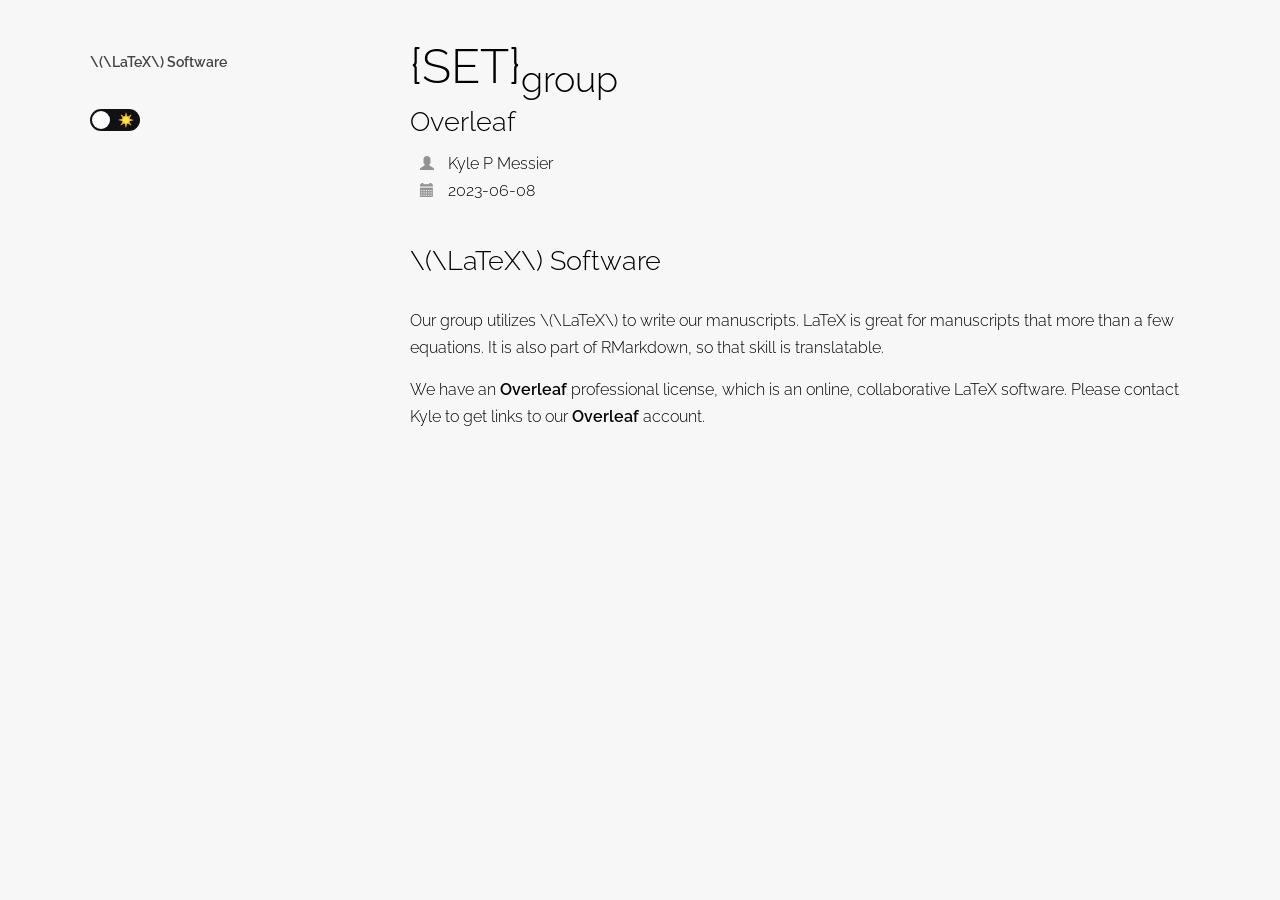
==== commit 37b20581: "changing to downcute theme" ====
--- a/Overleaf.html
+++ b/Overleaf.html
@@ -180,1254 +180,1228 @@
 
 </script>
         <style type="text/css">
-.mfp-bg {
+body {
+margin: 0;
+color: var(--text-color);
+background: var(--page-background);
+}
+html,
+body {
+text-rendering: optimizeLegibility;
+-webkit-font-smoothing: antialiased;
+font-size: 16px;
+line-height: 1.7;
+font-family: 'Raleway', sans-serif;
+}
+* {
+box-sizing: border-box
+}
+.Content a,
+.page-content a,
+a {
+color: var(--link-color);
+text-decoration: none
+}
+.Content a:hover {
+text-decoration: underline
+}
+.external-link-icon {
+color: #aaa;
+display: inline-block
+}
+.medium-zoom-image--opened,
+.medium-zoom-overlay {
+z-index: 99
+}
+.Wrap {
+max-width: 1180px
+}
+.layout-wide .Wrap {
+max-width: 100%
+}
+.layout-narrow .Wrap {
+margin: 0 auto
+}
+.InjectedComponents[data-position="mobile-sidebar:start"],
+.InjectedComponents[data-position="sidebar:start"] {
+margin-bottom: 25px
+}
+.InjectedComponents[data-position="mobile-sidebar:start"]>:first-child,
+.InjectedComponents[data-position="sidebar:start"]>:first-child {
+margin-top: 0
+}
+.InjectedComponents[data-position="sidebar:end"],
+.InjectedComponents[data-position="sidebar:post-end"] {
+margin-top: 25px
+}
+.InjectedComponents[data-position="sidebar:end"]>:first-child,
+.InjectedComponents[data-position="sidebar:post-end"]>:first-child {
+margin-top: 0
+}
+.InjectedComponents[data-position="content:start"] {
+margin-bottom: 35px
+}
+.InjectedComponents[data-position="content:start"]>:first-child {
+margin-top: 0
+}
+.InjectedComponents[data-position="content:start"]>:last-child {
+margin-bottom: 0
+}
+.InjectedComponents[data-position="content:end"] {
+margin-top: 30px
+}
+.InjectedComponents[data-position="header-right:start"]+.header-nav {
+margin-left: 30px
+}
+@media (min-width:1000px) {
+.InjectedComponents[data-position="mobile-sidebar:end"],
+.InjectedComponents[data-position="mobile-sidebar:start"] {
+display: none
+}
+}
+.external-link-icon {
+margin-left: 3px
+}
+.header-nav {
+display: flex;
+align-items: center;
+font-size: 1rem
+}
+@media (max-width:1000px) {
+.header-nav {
+display: none
+}
+}
+a {
+color: var(--nav-link-color)
+}
+.header-nav-item {
+height: 100%
+}
+.header-nav-item:not(:first-child) {
+margin-left: 25px
+}
+.header-nav-item>a {
+display: inline-flex;
+align-items: center;
+line-height: 1.4;
+height: 100%;
+position: relative
+}
+.header-nav-item>a:after {
+content: "";
+height: 2px;
+width: 100%;
+position: absolute;
+bottom: 0;
+left: 0;
+right: 0;
+display: block
+}
+.header-nav-item>a.router-link-exact-active {
+color: var(--accent-color)
+}
+.header-nav-item>a.router-link-exact-active:after {
+background-color: var(--nav-link-border-color)
+}
+.mobile-header-nav {
+display: block;
+margin-bottom: 30px;
+padding: 0 20px 30px;
+border-bottom: 1px solid var(--border-color)
+}
+.mobile-header-nav .header-nav-item:not(:first-child) {
+margin-left: 0
+}
+@media (min-width:1000px) {
+.mobile-header-nav {
+display: none
+}
+}
+.SidebarItem:not(:last-child) {
+margin-bottom: 10px
+}
+.SidebarItem {
+font-size: .875rem
+}
+.SidebarItem a {
+color: var(--sidebar-link-color)
+}
+.SidebarItem a:hover {
+color: var(--sidebar-link-active-color)
+}
+.Sidebar {
+width: var(--sidebar-width);
+background: var(--sidebar-background);
+position: fixed;
+top: var(--header-height);
+bottom: 0;
+z-index: 9;
+overflow-y: auto;
+padding: 40px 0 30px;
+word-break: break-word
+}
+.Sidebar a {
+text-decoration: none;
+color: var(--text-color)
+}
+@media (max-width:1000px) {
+.Sidebar {
+left: 0;
+transform: translateX(-100%);
+width: 80%;
+transition: transform .5s cubic-bezier(.5, .32, .01, 1);
+padding: 30px 0;
+border-right: 1px solid var(--border-color)
+}
+.Sidebar.isShown {
+transform: translateX(0)
+}
+}
+@media print {
+.Sidebar {
+display: none
+}
+}
+.SidebarMask {
+position: fixed;
+top: 0;
+bottom: 0;
+left: 0;
+right: 0;
+z-index: 8
+}
+.sidebar-toggle {
+display: flex;
+height: 100%;
+align-items: center
+}
+@media (min-width:1000px) {
+.sidebar-toggle {
+display: none
+}
+}
+@media print {
+.sidebar-toggle {
+display: none
+}
+}
+.sidebar-toggle svg {
+width: 20px;
+height: 20px;
+margin-right: 10px
+}
+.Header {
+height: var(--header-height);
+position: fixed;
 top: 0;
 left: 0;
+right: 0;
+z-index: 33;
+border-bottom: 1px solid var(--border-color);
+background: var(--header-background);
+color: var(--header-text-color)
+}
+@media print {
+.Header {
+position: static
+}
+}
+.Wrap {
+height: 100%
+}
+.site-title {
+font-weight: 400;
+margin: 0 25px 0 0;
+font-size: 1.2rem;
+display: flex;
+align-items: center;
+white-space: nowrap
+}
+.site-title a {
+color: inherit;
+text-decoration: none
+}
+.header-inner {
+height: 100%;
+padding: 0 20px;
+position: relative;
+display: flex;
+align-items: center
+}
+@media print {
+.header-inner {
+padding: 0
+}
+}
+.header-left {
+display: flex
+}
+.header-right {
+display: flex;
+position: absolute;
+right: 20px;
+top: 0;
+height: 100%;
+background: var(--header-background)
+}
+@media print {
+.header-right {
+display: flex;
+right: 0;
+padding-right: 0
+}
+.header-right .header-nav {
+display: flex
+}
+}
+.prev-next-links {
+overflow: auto;
+margin-top: 40px;
+padding-top: 30px;
+border-top: 1px solid var(--border-color)
+}
+@media print {
+.prev-next-links {
+display: none
+}
+}
+.prev-link {
+float: left
+}
+.next-link {
+float: right
+}
+.EditLink {
+margin-top: 50px
+}
+.EditLink a {
+display: inline-flex;
+align-items: center
+}
+.icon {
+width: 18px;
+height: 18px;
+margin-right: 10px
+}
+.token.cdata,
+.token.comment,
+.token.prolog {
+color: #637777;
+font-style: italic
+}
+.token.punctuation {
+color: #c792ea
+}
+.namespace {
+color: #b2ccd6
+}
+.token.deleted {
+color: rgba(239, 83, 80, .56);
+font-style: italic
+}
+.token.property,
+.token.symbol {
+color: #80cbc4
+}
+.token.keyword,
+.token.operator,
+.token.tag {
+color: #7fdbca
+}
+.token.boolean {
+color: #ff5874
+}
+.token.number {
+color: #f78c6c
+}
+.token.builtin,
+.token.char,
+.token.constant,
+.token.function {
+color: #82aaff
+}
+.token.doctype,
+.token.selector {
+color: #c792ea;
+font-style: italic
+}
+.token.attr-name,
+.token.inserted {
+color: #addb67;
+font-style: italic
+}
+.language-css .token.string,
+.style .token.string,
+.token.entity,
+.token.string,
+.token.url {
+color: #addb67
+}
+.token.atrule,
+.token.attr-value,
+.token.class-name {
+color: #ffcb8b
+}
+.token.important,
+.token.regex,
+.token.variable {
+color: #d6deeb
+}
+.token.bold,
+.token.important {
+font-weight: 700
+}
+.token.italic {
+font-style: italic
+}
+.page-content>:first-child {
+margin-top: 0
+}
+.page-content.has-page-title>h2:first-child {
+margin-top: 7rem
+}
+.page-content h1,
+.page-content h2,
+.page-content h3,
+.page-content h4,
+.page-content h5,
+.page-content h6 {
+font-weight: 300;
+line-height: 1.2;
+color: var(--header-text-color);
+}
+.page-content h1 {
+font-size: 2rem;
+border-bottom: 1px solid var(--border-color);
+margin-top: 7rem;
+padding-bottom: 5px
+}
+.page-content h2 {
+font-size: 1.7rem;
+margin: 40px 0 30px
+}
+.page-content h3 {
+font-size: 1.4rem
+}
+.page-content h4 {
+font-size: 1.1rem
+}
+.page-content h5 {
+font-size: 1rem
+}
+.page-content p {
+margin: 15px 0
+}
+.page-content .table-wrapper {
+overflow-x: auto;
+margin-bottom: 3rem;
+}
+.page-content table {
 width: 100%;
-height: 100%;
-z-index: 1042;
-overflow: hidden;
-position: fixed;
-background: #0b0b0b;
-opacity: 0.8; }
-.mfp-wrap {
+border-spacing: 0;
+border-collapse: separate
+}
+.page-content table tbody tr td,
+.page-content table thead tr th {
+padding: 12px 10px;
+border-bottom: 1px solid var(--border-color);
+border-top: none;
+text-align: left
+}
+.page-content table thead tr th {
+color: var(--table-header-color);
+background: var(--table-header-background);
+border-bottom: 1px solid var(--border-color);
+border-top: 1px solid var(--border-color) !important;
+font-weight: 400;
+font-size: 14px;
+padding: 10px
+}
+.page-content table thead tr th:first-child {
+border-left: 1px solid var(--border-color);
+border-radius: 4px 0 0 4px
+}
+.page-content table thead tr th:last-child {
+border-right: 1px solid var(--border-color);
+border-radius: 0 4px 4px 0
+}
+.page-content .pre-wrapper {
+margin: 2rem 0;
+position: relative;
+border-radius: 4px;
+background: var(--code-block-background);
+box-shadow: inset 0 0 0 var(--code-block-shadow-width) var(--code-block-shadow-color)
+}
+.page-content .pre-wrapper:before {
+content: attr(data-lang);
+position: absolute;
+top: 5px;
+right: 10px;
+font-size: 12px;
+color: #cacaca
+}
+.page-content .pre-wrapper code {
+color: var(--code-block-text-color)
+}
+.page-content .code-mask,
+.page-content pre {
+overflow: auto;
+position: relative;
+border: none;
+z-index: 2;
+font-family: var(--code-font);
+white-space: pre;
+border-radius: 6px;
+background-color: var(--code-block-background);
+color: var(--code-block-text-color);
+}
+.page-content .code-mask code,
+.page-content pre code {
+box-shadow: none;
+margin: 0;
+padding: 0;
+border: none;
+font-size: 1em;
+background-color: transparent;
+color: inherit;
+font-size: 16px;
+white-space: pre;
+}
+@media print {
+.page-content .code-mask,
+.page-content pre {
+white-space: pre-wrap;
+word-break: break-word
+}
+}
+.page-content pre {
+padding: 20px
+}
+.page-content .code-mask {
+position: absolute;
 top: 0;
 left: 0;
+right: 0;
+z-index: 1;
+padding-top: 20px;
+border: none;
+color: transparent
+}
+.page-content .code-line {
+display: block;
+padding: 0 20px
+}
+.page-content .code-line.highlighted {
+background: var(--highlighted-line-background);
+position: relative
+}
+.page-content .code-line.highlighted:before {
+content: "";
+display: block;
+width: 3px;
+top: 0;
+left: 0;
+bottom: 0;
+background: var(--highlighted-line-border-color);
+position: absolute
+}
+.page-content code {
+font-family: var(--code-font);
+font-size: 90%;
+background: var(--inline-code-background);
+border-radius: 4px;
+padding: 3px 5px;
+color: var(--inline-code-color)
+}
+.page-content>ol,
+.page-content>ul {
+padding-left: 20px;
+margin: 1rem 0
+}
+.page-content .contains-task-list {
+list-style: none;
+padding-left: 0
+}
+.page-content img {
+max-width: 100%
+}
+.page-content blockquote {
+background: var(--blockquote-background-color);
+border-left: 8px solid var(--blockquote-border-color);
+margin: 20px 0;
+padding: 14px 16px;
+color: var(--blockquote-text-color);
+font-style: italic;
+}
+.page-content blockquote p {
+margin: 15px 0 0
+}
+.page-content blockquote>:first-child {
+margin-top: 0
+}
+.page-content hr {
+height: 1px;
+padding: 0;
+margin: 3rem 0;
+background-color: #e1e4e8;
+border: 0
+}
+.page-content .header-anchor {
+float: left;
+line-height: 1;
+margin-left: -20px;
+padding-right: 4px;
+opacity: 0;
+border-bottom: none
+}
+.page-content .header-anchor:hover {
+opacity: 1;
+border-bottom: none
+}
+.page-content .header-anchor .anchor-icon {
+vertical-align: middle;
+fill: currentColor
+}
+.page-content .markdown-header:focus,
+.page-content .markdown-header:hover {
+outline: none
+}
+.page-content .markdown-header:focus .header-anchor,
+.page-content .markdown-header:hover .header-anchor {
+opacity: 1
+}
+.Main {
+padding-left: var(--sidebar-width);
+padding-top: calc(var(--header-height) + 40px);
+padding-bottom: 2rem;
+background: var(--main-background)
+}
+@media screen and (max-width:1000px) {
+.Main {
+padding-left: 0
+}
+}
+@media print {
+.Main {
+padding-left: 0;
+padding-top: 30px
+}
+}
+.Content {
+padding: 0 20px 0 80px
+}
+@media screen and (max-width:1000px) {
+.Content {
+padding: 0 20px
+}
+}
+.layout-wide .Content {
+max-width: 770px;
+margin: 0 auto;
+padding: 0 2.5rem
+}
+@media screen and (max-width:1000px) {
+.layout-wide .Content {
+max-width: 100%;
+padding: 0 20px
+}
+}
+@media print {
+.layout-wide .Content {
+padding: 0
+}
+}
+h1.title {
+font-size: 3rem;
+margin: 0 0 1.4rem;
+font-weight: 300;
+line-height: 1.1;
+}
+h1.subtitle {
+font-size: 1.7rem;
+margin: -0.5rem 0 1.4rem;
+font-weight: 300;
+line-height: 1.1;
+}
+#content h1 {
+color: var(--header-text-color);
+}
+.ImageZoom {
+display: inline-block;
+font-size: 0
+}
+.with-border {
+border: 1px solid var(--border-color);
+padding: 10px;
+border-radius: 4px
+}
+.badge {
+display: inline-block;
+vertical-align: top;
+font-size: 12px;
+height: 18px;
+line-height: 18px;
+border-radius: 9px;
+padding: 0 6px;
+color: #fff;
+margin-right: 5px;
+background: #666
+}
+.select {
+-webkit-appearance: none;
+-moz-appearance: none;
+appearance: none;
+height: 100%;
+border: none;
+box-shadow: none;
+background: transparent;
+background-image: none;
+line-height: var(--docute-select-height);
+font-size: 14px;
+margin-right: -20px;
+padding: 0 76px 0 16px;
+text-transform: none;
 width: 100%;
-height: 100%;
-z-index: 1043;
-position: fixed;
-outline: none !important;
--webkit-backface-visibility: hidden; }
-.mfp-container {
-text-align: center;
-position: absolute;
-width: 100%;
-height: 100%;
-left: 0;
-top: 0;
-padding: 0 8px;
-box-sizing: border-box; }
-.mfp-container:before {
-content: '';
+outline: none;
+color: var(--text-color)
+}
+.dark-theme-toggler {
+display: flex;
+align-items: center;
+height: 100%
+}
+@media screen and (max-width:1000px) {
+.dark-theme-toggler {
+padding: 0 40px
+}
+}
+[data-position="sidebar:post-end"] .dark-theme-toggler {
+padding: 0 40px
+}
+.toggle {
+touch-action: pan-x;
 display: inline-block;
-height: 100%;
-vertical-align: middle; }
-.mfp-align-top .mfp-container:before {
-display: none; }
-.mfp-content {
 position: relative;
-display: inline-block;
-vertical-align: middle;
-margin: 0 auto;
-text-align: left;
-z-index: 1045; }
-.mfp-inline-holder .mfp-content,
-.mfp-ajax-holder .mfp-content {
-width: 100%;
-cursor: auto; }
-.mfp-ajax-cur {
-cursor: progress; }
-.mfp-zoom-out-cur, .mfp-zoom-out-cur .mfp-image-holder .mfp-close {
-cursor: -moz-zoom-out;
-cursor: -webkit-zoom-out;
-cursor: zoom-out; }
-.mfp-zoom {
 cursor: pointer;
-cursor: -webkit-zoom-in;
-cursor: -moz-zoom-in;
-cursor: zoom-in; }
-.mfp-auto-cursor .mfp-content {
-cursor: auto; }
-.mfp-close,
-.mfp-arrow,
-.mfp-preloader,
-.mfp-counter {
+background-color: transparent;
+border: 0;
+padding: 0;
 -webkit-user-select: none;
 -moz-user-select: none;
-user-select: none; }
-.mfp-loading.mfp-figure {
-display: none; }
-.mfp-hide {
-display: none !important; }
-.mfp-preloader {
-color: #CCC;
+-ms-user-select: none;
+user-select: none;
+-webkit-tap-highlight-color: transparent
+}
+.toggle-track {
+width: 50px;
+height: 22px;
+padding: 0;
+border-radius: 30px;
+background-color: #0f1114;
+transition: all .2s ease
+}
+.toggle-track-check {
+left: 5px;
+opacity: 0;
+transition: opacity .25s ease
+}
+.toggle-track-check,
+.toggle-track-x {
 position: absolute;
-top: 50%;
-width: auto;
-text-align: center;
-margin-top: -0.8em;
-left: 8px;
-right: 8px;
-z-index: 1044; }
-.mfp-preloader a {
-color: #CCC; }
-.mfp-preloader a:hover {
-color: #FFF; }
-.mfp-s-ready .mfp-preloader {
-display: none; }
-.mfp-s-error .mfp-content {
-display: none; }
-button.mfp-close,
-button.mfp-arrow {
-overflow: visible;
-cursor: pointer;
-background: transparent;
-border: 0;
--webkit-appearance: none;
-display: block;
-outline: none;
-padding: 0;
-z-index: 1046;
-box-shadow: none;
-touch-action: manipulation; }
-button::-moz-focus-inner {
-padding: 0;
-border: 0; }
-.mfp-close {
-width: 44px;
-height: 44px;
-line-height: 44px;
+width: 17px;
+height: 17px;
+top: 0;
+bottom: 0;
+margin-top: auto;
+margin-bottom: auto;
+line-height: 0
+}
+.toggle-track-x {
+right: 5px
+}
+.toggle-thumb {
 position: absolute;
-right: 0;
-top: 0;
+top: 2px;
+left: 2px;
+width: 18px;
+height: 18px;
+border-radius: 50%;
+background-color: #fff;
+box-sizing: border-box;
+transition: all .5s cubic-bezier(.23, 1, .32, 1) 0ms;
+transform: translateX(0)
+}
+.checked .toggle-track-check,
+.toggle-track-x {
+opacity: 1;
+transition: opacity .25s ease
+}
+.checked .toggle-track-x {
+opacity: 0
+}
+.checked .toggle-thumb {
+transform: translateX(26px);
+border-color: #19ab27
+}
+.toggler-screen-reader-only {
+width: 1px;
+height: 1px;
+clip: rect(0 0 0 0);
+position: absolute;
+overflow: hidden;
+border: none;
+margin: -1px
+}
+
+body {
+font-family: 'Raleway', sans-serif;
+}
+.page-content div.sourceCode {
+color: var(--text-color);
+background: var(--page-background);
+}
+.page-content div.sourceCode pre {
+color: var(--code-block-text-color);
+background: var(--code-block-background);
+}
+.Content .btn-default,
+.page-content .btn-default,
+.Content .btn-default:focus,
+.page-content .btn-default:focus,
+.page-content select {
+border-color: var(--border-color);
+background: var(--page-background);
+color: var(--text-color);
+}
+
+div.sourceCode .row {
+margin: 0;
+}
+div.sourceCode .row button {
+margin-right: -15px;
+}
+button.code-folding-btn {
+color: #999;
+}
+.page-content blockquote {
+font-size: inherit;
+}
+.page-content a.anchor-section {
+color: var(--anchor-color);
 text-decoration: none;
-text-align: center;
-opacity: 0.65;
-padding: 0 0 18px 10px;
-color: #FFF;
-font-style: normal;
-font-size: 28px;
-font-family: Arial, Baskerville, monospace; }
-.mfp-close:hover,
-.mfp-close:focus {
-opacity: 1; }
-.mfp-close:active {
-top: 1px; }
-.mfp-close-btn-in .mfp-close {
-color: #333; }
-.mfp-image-holder .mfp-close,
-.mfp-iframe-holder .mfp-close {
-color: #FFF;
-right: -6px;
-text-align: right;
-padding-right: 6px;
-width: 100%; }
-.mfp-counter {
-position: absolute;
-top: 0;
-right: 0;
-color: #CCC;
-font-size: 12px;
-line-height: 18px;
-white-space: nowrap; }
-.mfp-arrow {
-position: absolute;
-opacity: 0.65;
-margin: 0;
-top: 50%;
-margin-top: -55px;
-padding: 0;
-width: 90px;
-height: 110px;
--webkit-tap-highlight-color: transparent; }
-.mfp-arrow:active {
-margin-top: -54px; }
-.mfp-arrow:hover,
-.mfp-arrow:focus {
-opacity: 1; }
-.mfp-arrow:before,
-.mfp-arrow:after {
-content: '';
-display: block;
-width: 0;
-height: 0;
-position: absolute;
-left: 0;
-top: 0;
-margin-top: 35px;
-margin-left: 35px;
-border: medium inset transparent; }
-.mfp-arrow:after {
-border-top-width: 13px;
-border-bottom-width: 13px;
-top: 8px; }
-.mfp-arrow:before {
-border-top-width: 21px;
-border-bottom-width: 21px;
-opacity: 0.7; }
-.mfp-arrow-left {
-left: 0; }
-.mfp-arrow-left:after {
-border-right: 17px solid #FFF;
-margin-left: 31px; }
-.mfp-arrow-left:before {
-margin-left: 25px;
-border-right: 27px solid #3F3F3F; }
-.mfp-arrow-right {
-right: 0; }
-.mfp-arrow-right:after {
-border-left: 17px solid #FFF;
-margin-left: 39px; }
-.mfp-arrow-right:before {
-border-left: 27px solid #3F3F3F; }
-.mfp-iframe-holder {
-padding-top: 40px;
-padding-bottom: 40px; }
-.mfp-iframe-holder .mfp-content {
-line-height: 0;
-width: 100%;
-max-width: 900px; }
-.mfp-iframe-holder .mfp-close {
-top: -40px; }
-.mfp-iframe-scaler {
-width: 100%;
-height: 0;
-overflow: hidden;
-padding-top: 56.25%; }
-.mfp-iframe-scaler iframe {
-position: absolute;
-display: block;
-top: 0;
-left: 0;
-width: 100%;
-height: 100%;
-box-shadow: 0 0 8px rgba(0, 0, 0, 0.6);
-background: #000; }
-
-img.mfp-img {
-width: auto;
-max-width: 100%;
-height: auto;
-display: block;
-line-height: 0;
-box-sizing: border-box;
-padding: 40px 0 40px;
-margin: 0 auto; }
-
-.mfp-figure {
-line-height: 0; }
-.mfp-figure:after {
-content: '';
-position: absolute;
-left: 0;
-top: 40px;
-bottom: 40px;
-display: block;
-right: 0;
-width: auto;
-height: auto;
-z-index: -1;
-box-shadow: 0 0 8px rgba(0, 0, 0, 0.6);
-background: #444; }
-.mfp-figure small {
-color: #BDBDBD;
-display: block;
-font-size: 12px;
-line-height: 14px; }
-.mfp-figure figure {
-margin: 0; }
-.mfp-bottom-bar {
-margin-top: -36px;
-position: absolute;
-top: 100%;
-left: 0;
-width: 100%;
-cursor: auto; }
-.mfp-title {
-text-align: left;
-line-height: 18px;
-color: #F3F3F3;
-word-wrap: break-word;
-padding-right: 36px; }
-.mfp-image-holder .mfp-content {
-max-width: 100%; }
-.mfp-gallery .mfp-image-holder .mfp-figure {
-cursor: pointer; }
-@media screen and (max-width: 800px) and (orientation: landscape), screen and (max-height: 300px) {
-
-.mfp-img-mobile .mfp-image-holder {
-padding-left: 0;
-padding-right: 0; }
-.mfp-img-mobile img.mfp-img {
-padding: 0; }
-.mfp-img-mobile .mfp-figure:after {
-top: 0;
-bottom: 0; }
-.mfp-img-mobile .mfp-figure small {
-display: inline;
-margin-left: 5px; }
-.mfp-img-mobile .mfp-bottom-bar {
-background: rgba(0, 0, 0, 0.6);
-bottom: 0;
-margin: 0;
-top: auto;
-padding: 3px 5px;
-position: fixed;
-box-sizing: border-box; }
-.mfp-img-mobile .mfp-bottom-bar:empty {
-padding: 0; }
-.mfp-img-mobile .mfp-counter {
-right: 5px;
-top: 3px; }
-.mfp-img-mobile .mfp-close {
-top: 0;
-right: 0;
-width: 35px;
-height: 35px;
-line-height: 35px;
-background: rgba(0, 0, 0, 0.6);
-position: fixed;
-text-align: center;
-padding: 0; } }
-@media all and (max-width: 900px) {
-.mfp-arrow {
--webkit-transform: scale(0.75);
-transform: scale(0.75); }
-.mfp-arrow-left {
--webkit-transform-origin: 0;
-transform-origin: 0; }
-.mfp-arrow-right {
--webkit-transform-origin: 100%;
-transform-origin: 100%; }
-.mfp-container {
-padding-left: 6px;
-padding-right: 6px; } }
-</style>
-        <script>// Magnific Popup v1.1.0 by Dmitry Semenov
-// http://bit.ly/magnific-popup#build=image+gallery+retina+imagezoom
-(function(a){typeof define=="function"&&define.amd?define(["jquery"],a):typeof exports=="object"?a(require("jquery")):a(window.jQuery||window.Zepto)})(function(a){var b="Close",c="BeforeClose",d="AfterClose",e="BeforeAppend",f="MarkupParse",g="Open",h="Change",i="mfp",j="."+i,k="mfp-ready",l="mfp-removing",m="mfp-prevent-close",n,o=function(){},p=!!window.jQuery,q,r=a(window),s,t,u,v,w=function(a,b){n.ev.on(i+a+j,b)},x=function(b,c,d,e){var f=document.createElement("div");return f.className="mfp-"+b,d&&(f.innerHTML=d),e?c&&c.appendChild(f):(f=a(f),c&&f.appendTo(c)),f},y=function(b,c){n.ev.triggerHandler(i+b,c),n.st.callbacks&&(b=b.charAt(0).toLowerCase()+b.slice(1),n.st.callbacks[b]&&n.st.callbacks[b].apply(n,a.isArray(c)?c:[c]))},z=function(b){if(b!==v||!n.currTemplate.closeBtn)n.currTemplate.closeBtn=a(n.st.closeMarkup.replace("%title%",n.st.tClose)),v=b;return n.currTemplate.closeBtn},A=function(){a.magnificPopup.instance||(n=new o,n.init(),a.magnificPopup.instance=n)},B=function(){var a=document.createElement("p").style,b=["ms","O","Moz","Webkit"];if(a.transition!==undefined)return!0;while(b.length)if(b.pop()+"Transition"in a)return!0;return!1};o.prototype={constructor:o,init:function(){var b=navigator.appVersion;n.isLowIE=n.isIE8=document.all&&!document.addEventListener,n.isAndroid=/android/gi.test(b),n.isIOS=/iphone|ipad|ipod/gi.test(b),n.supportsTransition=B(),n.probablyMobile=n.isAndroid||n.isIOS||/(Opera Mini)|Kindle|webOS|BlackBerry|(Opera Mobi)|(Windows Phone)|IEMobile/i.test(navigator.userAgent),s=a(document),n.popupsCache={}},open:function(b){var c;if(b.isObj===!1){n.items=b.items.toArray(),n.index=0;var d=b.items,e;for(c=0;c<d.length;c++){e=d[c],e.parsed&&(e=e.el[0]);if(e===b.el[0]){n.index=c;break}}}else n.items=a.isArray(b.items)?b.items:[b.items],n.index=b.index||0;if(n.isOpen){n.updateItemHTML();return}n.types=[],u="",b.mainEl&&b.mainEl.length?n.ev=b.mainEl.eq(0):n.ev=s,b.key?(n.popupsCache[b.key]||(n.popupsCache[b.key]={}),n.currTemplate=n.popupsCache[b.key]):n.currTemplate={},n.st=a.extend(!0,{},a.magnificPopup.defaults,b),n.fixedContentPos=n.st.fixedContentPos==="auto"?!n.probablyMobile:n.st.fixedContentPos,n.st.modal&&(n.st.closeOnContentClick=!1,n.st.closeOnBgClick=!1,n.st.showCloseBtn=!1,n.st.enableEscapeKey=!1),n.bgOverlay||(n.bgOverlay=x("bg").on("click"+j,function(){n.close()}),n.wrap=x("wrap").attr("tabindex",-1).on("click"+j,function(a){n._checkIfClose(a.target)&&n.close()}),n.container=x("container",n.wrap)),n.contentContainer=x("content"),n.st.preloader&&(n.preloader=x("preloader",n.container,n.st.tLoading));var h=a.magnificPopup.modules;for(c=0;c<h.length;c++){var i=h[c];i=i.charAt(0).toUpperCase()+i.slice(1),n["init"+i].call(n)}y("BeforeOpen"),n.st.showCloseBtn&&(n.st.closeBtnInside?(w(f,function(a,b,c,d){c.close_replaceWith=z(d.type)}),u+=" mfp-close-btn-in"):n.wrap.append(z())),n.st.alignTop&&(u+=" mfp-align-top"),n.fixedContentPos?n.wrap.css({overflow:n.st.overflowY,overflowX:"hidden",overflowY:n.st.overflowY}):n.wrap.css({top:r.scrollTop(),position:"absolute"}),(n.st.fixedBgPos===!1||n.st.fixedBgPos==="auto"&&!n.fixedContentPos)&&n.bgOverlay.css({height:s.height(),position:"absolute"}),n.st.enableEscapeKey&&s.on("keyup"+j,function(a){a.keyCode===27&&n.close()}),r.on("resize"+j,function(){n.updateSize()}),n.st.closeOnContentClick||(u+=" mfp-auto-cursor"),u&&n.wrap.addClass(u);var l=n.wH=r.height(),m={};if(n.fixedContentPos&&n._hasScrollBar(l)){var o=n._getScrollbarSize();o&&(m.marginRight=o)}n.fixedContentPos&&(n.isIE7?a("body, html").css("overflow","hidden"):m.overflow="hidden");var p=n.st.mainClass;return n.isIE7&&(p+=" mfp-ie7"),p&&n._addClassToMFP(p),n.updateItemHTML(),y("BuildControls"),a("html").css(m),n.bgOverlay.add(n.wrap).prependTo(n.st.prependTo||a(document.body)),n._lastFocusedEl=document.activeElement,setTimeout(function(){n.content?(n._addClassToMFP(k),n._setFocus()):n.bgOverlay.addClass(k),s.on("focusin"+j,n._onFocusIn)},16),n.isOpen=!0,n.updateSize(l),y(g),b},close:function(){if(!n.isOpen)return;y(c),n.isOpen=!1,n.st.removalDelay&&!n.isLowIE&&n.supportsTransition?(n._addClassToMFP(l),setTimeout(function(){n._close()},n.st.removalDelay)):n._close()},_close:function(){y(b);var c=l+" "+k+" ";n.bgOverlay.detach(),n.wrap.detach(),n.container.empty(),n.st.mainClass&&(c+=n.st.mainClass+" "),n._removeClassFromMFP(c);if(n.fixedContentPos){var e={marginRight:""};n.isIE7?a("body, html").css("overflow",""):e.overflow="",a("html").css(e)}s.off("keyup"+j+" focusin"+j),n.ev.off(j),n.wrap.attr("class","mfp-wrap").removeAttr("style"),n.bgOverlay.attr("class","mfp-bg"),n.container.attr("class","mfp-container"),n.st.showCloseBtn&&(!n.st.closeBtnInside||n.currTemplate[n.currItem.type]===!0)&&n.currTemplate.closeBtn&&n.currTemplate.closeBtn.detach(),n.st.autoFocusLast&&n._lastFocusedEl&&a(n._lastFocusedEl).focus(),n.currItem=null,n.content=null,n.currTemplate=null,n.prevHeight=0,y(d)},updateSize:function(a){if(n.isIOS){var b=document.documentElement.clientWidth/window.innerWidth,c=window.innerHeight*b;n.wrap.css("height",c),n.wH=c}else n.wH=a||r.height();n.fixedContentPos||n.wrap.css("height",n.wH),y("Resize")},updateItemHTML:function(){var b=n.items[n.index];n.contentContainer.detach(),n.content&&n.content.detach(),b.parsed||(b=n.parseEl(n.index));var c=b.type;y("BeforeChange",[n.currItem?n.currItem.type:"",c]),n.currItem=b;if(!n.currTemplate[c]){var d=n.st[c]?n.st[c].markup:!1;y("FirstMarkupParse",d),d?n.currTemplate[c]=a(d):n.currTemplate[c]=!0}t&&t!==b.type&&n.container.removeClass("mfp-"+t+"-holder");var e=n["get"+c.charAt(0).toUpperCase()+c.slice(1)](b,n.currTemplate[c]);n.appendContent(e,c),b.preloaded=!0,y(h,b),t=b.type,n.container.prepend(n.contentContainer),y("AfterChange")},appendContent:function(a,b){n.content=a,a?n.st.showCloseBtn&&n.st.closeBtnInside&&n.currTemplate[b]===!0?n.content.find(".mfp-close").length||n.content.append(z()):n.content=a:n.content="",y(e),n.container.addClass("mfp-"+b+"-holder"),n.contentContainer.append(n.content)},parseEl:function(b){var c=n.items[b],d;c.tagName?c={el:a(c)}:(d=c.type,c={data:c,src:c.src});if(c.el){var e=n.types;for(var f=0;f<e.length;f++)if(c.el.hasClass("mfp-"+e[f])){d=e[f];break}c.src=c.el.attr("data-mfp-src"),c.src||(c.src=c.el.attr("src"))}return c.type=d||n.st.type||"inline",c.index=b,c.parsed=!0,n.items[b]=c,y("ElementParse",c),n.items[b]},addGroup:function(a,b){var c=function(c){c.mfpEl=this,n._openClick(c,a,b)};b||(b={});var d="click.magnificPopup";b.mainEl=a,b.items?(b.isObj=!0,a.off(d).on(d,c)):(b.isObj=!1,b.delegate?a.off(d).on(d,b.delegate,c):(b.items=a,a.off(d).on(d,c)))},_openClick:function(b,c,d){var e=d.midClick!==undefined?d.midClick:a.magnificPopup.defaults.midClick;if(!e&&(b.which===2||b.ctrlKey||b.metaKey||b.altKey||b.shiftKey))return;var f=d.disableOn!==undefined?d.disableOn:a.magnificPopup.defaults.disableOn;if(f)if(a.isFunction(f)){if(!f.call(n))return!0}else if(r.width()<f)return!0;b.type&&(b.preventDefault(),n.isOpen&&b.stopPropagation()),d.el=a(b.mfpEl),d.delegate&&(d.items=c.find(d.delegate)),n.open(d)},updateStatus:function(a,b){if(n.preloader){q!==a&&n.container.removeClass("mfp-s-"+q),!b&&a==="loading"&&(b=n.st.tLoading);var c={status:a,text:b};y("UpdateStatus",c),a=c.status,b=c.text,n.preloader.html(b),n.preloader.find("a").on("click",function(a){a.stopImmediatePropagation()}),n.container.addClass("mfp-s-"+a),q=a}},_checkIfClose:function(b){if(a(b).hasClass(m))return;var c=n.st.closeOnContentClick,d=n.st.closeOnBgClick;if(c&&d)return!0;if(!n.content||a(b).hasClass("mfp-close")||n.preloader&&b===n.preloader[0])return!0;if(b!==n.content[0]&&!a.contains(n.content[0],b)){if(d&&a.contains(document,b))return!0}else if(c)return!0;return!1},_addClassToMFP:function(a){n.bgOverlay.addClass(a),n.wrap.addClass(a)},_removeClassFromMFP:function(a){this.bgOverlay.removeClass(a),n.wrap.removeClass(a)},_hasScrollBar:function(a){return(n.isIE7?s.height():document.body.scrollHeight)>(a||r.height())},_setFocus:function(){(n.st.focus?n.content.find(n.st.focus).eq(0):n.wrap).focus()},_onFocusIn:function(b){if(b.target!==n.wrap[0]&&!a.contains(n.wrap[0],b.target))return n._setFocus(),!1},_parseMarkup:function(b,c,d){var e;d.data&&(c=a.extend(d.data,c)),y(f,[b,c,d]),a.each(c,function(c,d){if(d===undefined||d===!1)return!0;e=c.split("_");if(e.length>1){var f=b.find(j+"-"+e[0]);if(f.length>0){var g=e[1];g==="replaceWith"?f[0]!==d[0]&&f.replaceWith(d):g==="img"?f.is("img")?f.attr("src",d):f.replaceWith(a("<img>").attr("src",d).attr("class",f.attr("class"))):f.attr(e[1],d)}}else b.find(j+"-"+c).html(d)})},_getScrollbarSize:function(){if(n.scrollbarSize===undefined){var a=document.createElement("div");a.style.cssText="width: 99px; height: 99px; overflow: scroll; position: absolute; top: -9999px;",document.body.appendChild(a),n.scrollbarSize=a.offsetWidth-a.clientWidth,document.body.removeChild(a)}return n.scrollbarSize}},a.magnificPopup={instance:null,proto:o.prototype,modules:[],open:function(b,c){return A(),b?b=a.extend(!0,{},b):b={},b.isObj=!0,b.index=c||0,this.instance.open(b)},close:function(){return a.magnificPopup.instance&&a.magnificPopup.instance.close()},registerModule:function(b,c){c.options&&(a.magnificPopup.defaults[b]=c.options),a.extend(this.proto,c.proto),this.modules.push(b)},defaults:{disableOn:0,key:null,midClick:!1,mainClass:"",preloader:!0,focus:"",closeOnContentClick:!1,closeOnBgClick:!0,closeBtnInside:!0,showCloseBtn:!0,enableEscapeKey:!0,modal:!1,alignTop:!1,removalDelay:0,prependTo:null,fixedContentPos:"auto",fixedBgPos:"auto",overflowY:"auto",closeMarkup:'<button title="%title%" type="button" class="mfp-close">&#215;</button>',tClose:"Close (Esc)",tLoading:"Loading...",autoFocusLast:!0}},a.fn.magnificPopup=function(b){A();var c=a(this);if(typeof b=="string")if(b==="open"){var d,e=p?c.data("magnificPopup"):c[0].magnificPopup,f=parseInt(arguments[1],10)||0;e.items?d=e.items[f]:(d=c,e.delegate&&(d=d.find(e.delegate)),d=d.eq(f)),n._openClick({mfpEl:d},c,e)}else n.isOpen&&n[b].apply(n,Array.prototype.slice.call(arguments,1));else b=a.extend(!0,{},b),p?c.data("magnificPopup",b):c[0].magnificPopup=b,n.addGroup(c,b);return c};var C,D=function(b){if(b.data&&b.data.title!==undefined)return b.data.title;var c=n.st.image.titleSrc;if(c){if(a.isFunction(c))return c.call(n,b);if(b.el)return b.el.attr(c)||""}return""};a.magnificPopup.registerModule("image",{options:{markup:'<div class="mfp-figure"><div class="mfp-close"></div><figure><div class="mfp-img"></div><figcaption><div class="mfp-bottom-bar"><div class="mfp-title"></div><div class="mfp-counter"></div></div></figcaption></figure></div>',cursor:"mfp-zoom-out-cur",titleSrc:"title",verticalFit:!0,tError:'<a href="%url%">The image</a> could not be loaded.'},proto:{initImage:function(){var c=n.st.image,d=".image";n.types.push("image"),w(g+d,function(){n.currItem.type==="image"&&c.cursor&&a(document.body).addClass(c.cursor)}),w(b+d,function(){c.cursor&&a(document.body).removeClass(c.cursor),r.off("resize"+j)}),w("Resize"+d,n.resizeImage),n.isLowIE&&w("AfterChange",n.resizeImage)},resizeImage:function(){var a=n.currItem;if(!a||!a.img)return;if(n.st.image.verticalFit){var b=0;n.isLowIE&&(b=parseInt(a.img.css("padding-top"),10)+parseInt(a.img.css("padding-bottom"),10)),a.img.css("max-height",n.wH-b)}},_onImageHasSize:function(a){a.img&&(a.hasSize=!0,C&&clearInterval(C),a.isCheckingImgSize=!1,y("ImageHasSize",a),a.imgHidden&&(n.content&&n.content.removeClass("mfp-loading"),a.imgHidden=!1))},findImageSize:function(a){var b=0,c=a.img[0],d=function(e){C&&clearInterval(C),C=setInterval(function(){if(c.naturalWidth>0){n._onImageHasSize(a);return}b>200&&clearInterval(C),b++,b===3?d(10):b===40?d(50):b===100&&d(500)},e)};d(1)},getImage:function(b,c){var d=0,e=function(){b&&(b.img[0].complete?(b.img.off(".mfploader"),b===n.currItem&&(n._onImageHasSize(b),n.updateStatus("ready")),b.hasSize=!0,b.loaded=!0,y("ImageLoadComplete")):(d++,d<200?setTimeout(e,100):f()))},f=function(){b&&(b.img.off(".mfploader"),b===n.currItem&&(n._onImageHasSize(b),n.updateStatus("error",g.tError.replace("%url%",b.src))),b.hasSize=!0,b.loaded=!0,b.loadError=!0)},g=n.st.image,h=c.find(".mfp-img");if(h.length){var i=document.createElement("img");i.className="mfp-img",b.el&&b.el.find("img").length&&(i.alt=b.el.find("img").attr("alt")),b.img=a(i).on("load.mfploader",e).on("error.mfploader",f),i.src=b.src,h.is("img")&&(b.img=b.img.clone()),i=b.img[0],i.naturalWidth>0?b.hasSize=!0:i.width||(b.hasSize=!1)}return n._parseMarkup(c,{title:D(b),img_replaceWith:b.img},b),n.resizeImage(),b.hasSize?(C&&clearInterval(C),b.loadError?(c.addClass("mfp-loading"),n.updateStatus("error",g.tError.replace("%url%",b.src))):(c.removeClass("mfp-loading"),n.updateStatus("ready")),c):(n.updateStatus("loading"),b.loading=!0,b.hasSize||(b.imgHidden=!0,c.addClass("mfp-loading"),n.findImageSize(b)),c)}}});var E,F=function(){return E===undefined&&(E=document.createElement("p").style.MozTransform!==undefined),E};a.magnificPopup.registerModule("zoom",{options:{enabled:!1,easing:"ease-in-out",duration:300,opener:function(a){return a.is("img")?a:a.find("img")}},proto:{initZoom:function(){var a=n.st.zoom,d=".zoom",e;if(!a.enabled||!n.supportsTransition)return;var f=a.duration,g=function(b){var c=b.clone().removeAttr("style").removeAttr("class").addClass("mfp-animated-image"),d="all "+a.duration/1e3+"s "+a.easing,e={position:"fixed",zIndex:9999,left:0,top:0,"-webkit-backface-visibility":"hidden"},f="transition";return e["-webkit-"+f]=e["-moz-"+f]=e["-o-"+f]=e[f]=d,c.css(e),c},h=function(){n.content.css("visibility","visible")},i,j;w("BuildControls"+d,function(){if(n._allowZoom()){clearTimeout(i),n.content.css("visibility","hidden"),e=n._getItemToZoom();if(!e){h();return}j=g(e),j.css(n._getOffset()),n.wrap.append(j),i=setTimeout(function(){j.css(n._getOffset(!0)),i=setTimeout(function(){h(),setTimeout(function(){j.remove(),e=j=null,y("ZoomAnimationEnded")},16)},f)},16)}}),w(c+d,function(){if(n._allowZoom()){clearTimeout(i),n.st.removalDelay=f;if(!e){e=n._getItemToZoom();if(!e)return;j=g(e)}j.css(n._getOffset(!0)),n.wrap.append(j),n.content.css("visibility","hidden"),setTimeout(function(){j.css(n._getOffset())},16)}}),w(b+d,function(){n._allowZoom()&&(h(),j&&j.remove(),e=null)})},_allowZoom:function(){return n.currItem.type==="image"},_getItemToZoom:function(){return n.currItem.hasSize?n.currItem.img:!1},_getOffset:function(b){var c;b?c=n.currItem.img:c=n.st.zoom.opener(n.currItem.el||n.currItem);var d=c.offset(),e=parseInt(c.css("padding-top"),10),f=parseInt(c.css("padding-bottom"),10);d.top-=a(window).scrollTop()-e;var g={width:c.width(),height:(p?c.innerHeight():c[0].offsetHeight)-f-e};return F()?g["-moz-transform"]=g.transform="translate("+d.left+"px,"+d.top+"px)":(g.left=d.left,g.top=d.top),g}}});var G=function(a){var b=n.items.length;return a>b-1?a-b:a<0?b+a:a},H=function(a,b,c){return a.replace(/%curr%/gi,b+1).replace(/%total%/gi,c)};a.magnificPopup.registerModule("gallery",{options:{enabled:!1,arrowMarkup:'<button title="%title%" type="button" class="mfp-arrow mfp-arrow-%dir%"></button>',preload:[0,2],navigateByImgClick:!0,arrows:!0,tPrev:"Previous (Left arrow key)",tNext:"Next (Right arrow key)",tCounter:"%curr% of %total%"},proto:{initGallery:function(){var c=n.st.gallery,d=".mfp-gallery";n.direction=!0;if(!c||!c.enabled)return!1;u+=" mfp-gallery",w(g+d,function(){c.navigateByImgClick&&n.wrap.on("click"+d,".mfp-img",function(){if(n.items.length>1)return n.next(),!1}),s.on("keydown"+d,function(a){a.keyCode===37?n.prev():a.keyCode===39&&n.next()})}),w("UpdateStatus"+d,function(a,b){b.text&&(b.text=H(b.text,n.currItem.index,n.items.length))}),w(f+d,function(a,b,d,e){var f=n.items.length;d.counter=f>1?H(c.tCounter,e.index,f):""}),w("BuildControls"+d,function(){if(n.items.length>1&&c.arrows&&!n.arrowLeft){var b=c.arrowMarkup,d=n.arrowLeft=a(b.replace(/%title%/gi,c.tPrev).replace(/%dir%/gi,"left")).addClass(m),e=n.arrowRight=a(b.replace(/%title%/gi,c.tNext).replace(/%dir%/gi,"right")).addClass(m);d.click(function(){n.prev()}),e.click(function(){n.next()}),n.container.append(d.add(e))}}),w(h+d,function(){n._preloadTimeout&&clearTimeout(n._preloadTimeout),n._preloadTimeout=setTimeout(function(){n.preloadNearbyImages(),n._preloadTimeout=null},16)}),w(b+d,function(){s.off(d),n.wrap.off("click"+d),n.arrowRight=n.arrowLeft=null})},next:function(){n.direction=!0,n.index=G(n.index+1),n.updateItemHTML()},prev:function(){n.direction=!1,n.index=G(n.index-1),n.updateItemHTML()},goTo:function(a){n.direction=a>=n.index,n.index=a,n.updateItemHTML()},preloadNearbyImages:function(){var a=n.st.gallery.preload,b=Math.min(a[0],n.items.length),c=Math.min(a[1],n.items.length),d;for(d=1;d<=(n.direction?c:b);d++)n._preloadItem(n.index+d);for(d=1;d<=(n.direction?b:c);d++)n._preloadItem(n.index-d)},_preloadItem:function(b){b=G(b);if(n.items[b].preloaded)return;var c=n.items[b];c.parsed||(c=n.parseEl(b)),y("LazyLoad",c),c.type==="image"&&(c.img=a('<img class="mfp-img" />').on("load.mfploader",function(){c.hasSize=!0}).on("error.mfploader",function(){c.hasSize=!0,c.loadError=!0,y("LazyLoadError",c)}).attr("src",c.src)),c.preloaded=!0}}});var I="retina";a.magnificPopup.registerModule(I,{options:{replaceSrc:function(a){return a.src.replace(/\.\w+$/,function(a){return"@2x"+a})},ratio:1},proto:{initRetina:function(){if(window.devicePixelRatio>1){var a=n.st.retina,b=a.ratio;b=isNaN(b)?b():b,b>1&&(w("ImageHasSize."+I,function(a,c){c.img.css({"max-width":c.img[0].naturalWidth/b,width:"100%"})}),w("ElementParse."+I,function(c,d){d.src=a.replaceSrc(d,b)}))}}}}),A()})
-
-</script>
-        <style type="text/css">
-
-#main .nav-pills {
-margin-top: 20px;
-margin-bottom: 10px;
-}
-#main .nav-pills > li > a {
-background-color: #EEEEEE;
-background-image: none;
-background-position: 0 0;
-}
-#main .nav-pills > li > a:hover {
-color: #FFFFFF !important;
-background-color: #9F2042;
-}
-#main .nav-pills > li.active > a,
-#main .nav-pills > li.active > a:hover,
-#main .nav-pills > li.active > a:focus {
-color: #FFFFFF !important;
-background-color: #9F2042;
-}
-
-.chisq-results {
-margin: -20px 0px 35px 20px;
+}
+
+.page-content .leaflet .leaflet-control-container a {
+background-color: #FFF;
+color: #000;
+}
+.page-content .leaflet a:hover {
+text-decoration: none;
+}
+
+.page-content .footnote-back {
+padding-left: .3em;
+}
+.page-content .footnote-ref {
+padding: 0 0 0 .2em;
+font-weight: 400;
+}
+
+.page-content .nav-pills {
+margin: 20px auto 10px auto;
+font-size: 90%;
+display: table;
+}
+.page-content .nav-pills>li>a {
+text-decoration: none;
+padding: 2px 15px;
+}
+.page-content .nav-pills>li>a:hover,
+.page-content .nav-pills>li.active>a,
+.page-content .nav-pills>li.active>a:hover,
+.page-content .nav-pills>li.active>a:focus {
+color: #FFFFFF;
+background-color: #4183C4;
+}
+
+.page-content .chisq-results {
+margin: -20px 0 35px 0;
 font-size: 90%;
 font-style: italic;
-}
-
-img.image-thumb {
+text-align: center;
+}
+
+.page-content img.image-thumb {
 width: 250px;
 border: 1px solid #CCC;
-padding: 2px;
-}
-img.image-lb {
+padding: 0;
+}
+.page-content img.image-lb {
 cursor: pointer;
-}
-.figure {
+margin: 0.5em 0 2em 0;
+}
+.page-content .figure {
 margin: 5px 10px 30px 0px;
 display: table;
 text-align: center;
 }
-.figure img {
+.page-content .figure img {
 margin-bottom: 5px;
 }
-.figure p.caption {
+.page-content .figure p.caption {
 font-style: italic;
 font-size: 90%;
-}
-
-.datatables {
-margin: 2em 0em;
-}
-.dataTables_length,
-.dataTables_filter,
-.dataTables_info,
-.dataTables_paginate {
+margin-top: 0;
+}
+
+.page-content table {
+margin: .5rem 0 0;
+}
+
+.page-content table.dataTable thead tr th {
+padding: 10px 18px;
+}
+.page-content .datatables {
+margin: 2em 0 0;
+}
+.page-content .dataTables_wrapper .dataTables_length,
+.page-content .dataTables_wrapper .dataTables_filter,
+.page-content .dataTables_wrapper .dataTables_info,
+.page-content .dataTables_wrapper .dataTables_paginate {
 font-size: 90%;
-}
-.pagedtable-index-current {
+color: var(--text-color);
+}
+.page-content .dataTables_wrapper {
+overflow-x: auto;
+}
+.page-content .dataTables_wrapper .table-wrapper {
+margin-top: 3em;
+}
+.page-content .dataTables_wrapper .dataTables_paginate .paginate_button {
+color: var(--text-color) !important;
+} .page-content .dataTables_wrapper input[type='search'] {
+border-color: var(--border-color);
+background: var(--page-background);
+color: var(--text-color);
+}
+.page-content .pagedtable-index-current {
 font-weight: bold;
 }
-#main a.anchor-section {
-color: #BBB;
-}
-
-h1,h2,h3,h4,h5,h6,legend{
-font-family:"Roboto Slab","ff-tisa-web-pro","Georgia",Arial,sans-serif;
-font-weight:700;
-color: #9F2042;
-}
-h1{
-font-size:2rem;
-margin-top: 1em;
-margin-bottom: 1.2em;
-}
-h1.title {
-margin-top: 1em;
-}
-h1.title,
-h1.title p {
-font-size: 2.3rem;
-line-height: 2.7rem;
-}
-h1.subtitle {
-margin-top: -1em;
-margin-bottom: 2em;
-}
-h1.subtitle,
-h1.subtitle p {
-font-size: 1.6rem;
-line-height: 2rem;
-}
-h2{
-margin-top: 1em;
-margin-bottom: 1.2em;
-font-size:1.6rem;
-}
-h3{
-margin-top: 1em;
-margin-bottom: 1.2em;
-font-size:1.25rem;
-}
-h4{
-margin-top: 1em;
-margin-bottom: 1.2em;
-font-size:1.15rem;
-}
-h5{
-font-size:1.1rem;
-}
-h4,h5 {
-font-weight:300;
-}
-html{
--ms-text-size-adjust:100%;
--webkit-text-size-adjust:100%;
-font-size:100%;
-height:100%;
-overflow-x:hidden;
-}
-body{
-background:#edf0f2;
-color:#404040;
-font-family:"Lato","proxima-nova","Helvetica Neue",Arial,sans-serif;
-font-weight:normal;
-margin:0;
-min-height:100%;
-}
-#content{
-background:#fcfcfc;
-height:100%;
-margin-left:300px;
-max-width:900px;
-min-height:100%;
-}
-p {
-font-size:16px;
-line-height:24px;
-margin:0px 0px 24px 0px;
-}
-#content ul,
-#content ol {
-font-size: 16px;
-}
-#content p {
-margin-bottom: 16px;
-}
-b,strong{
-font-weight:bold}
-blockquote{
-background-color: #F0F0F0;
-border-left:5px solid #CCCCCC;
-font-style:italic;
-line-height:24px;
-margin:0px 0px 24px 0px;
-padding: 6px 20px;
-}
-#content blockquote > p,
-#content blockquote > ul {
-margin-bottom: 0;
-}
-ul,ol,dl{
-line-height:24px;
-list-style-image:none;
-margin:0px 0px 24px 0px;
-padding:0;
-}
-dd{
-margin:0;
-}
-#main ul,#content .toctree-wrapper ul,article ul{
-list-style:disc;
-line-height:24px;
-margin-bottom:24px}
-#main ul li,#content .toctree-wrapper ul li,article ul li{
-list-style:disc;
-margin-left:24px}
-#main ul li p:last-child,#content .toctree-wrapper ul li p:last-child,article ul li p:last-child{
-margin-bottom:0}
-#main ul li ul,#content .toctree-wrapper ul li ul,article ul li ul{
-margin-bottom:0}
-#main ul li li,#content .toctree-wrapper ul li li,article ul li li{
-list-style:circle}
-#main ul li li li,#content .toctree-wrapper ul li li li,article ul li li li{
-list-style:square}
-#main ul li ol li,#content .toctree-wrapper ul li ol li,article ul li ol li{
-list-style:decimal}
-#main ol,#content ol,article ol{
-list-style:decimal;
-line-height:24px;
-margin-bottom:24px}
-#main ol li,#content ol li,article ol li{
-list-style:decimal;
-margin-left:24px}
-#main ol li p:last-child,#content ol li p:last-child,article ol li p:last-child{
-margin-bottom:0}
-#main ol li ul,#content ol li ul,article ol li ul{
-margin-bottom:0}
-#main ol li ul li,#content ol li ul li,article ol li ul li{
-list-style:disc}
-dl dt{
-font-weight:bold;
-}
-dl p,dl table,dl ul,dl ol{
-margin-bottom:12px !important;
-}
-dl dd{
-margin:0 0 12px 24px;
-}
-@media print{
-.codeblock,pre.sourceCode{
-white-space:pre
-}
-}
-@media print{
-html,body,section{
-background:none !important}
-*{
-box-shadow:none !important;
-text-shadow:none !important;
-filter:none !important;
--ms-filter:none !important}
-a,a:visited{
-text-decoration:underline}
-pre.sourceCode,blockquote{
-page-break-inside:avoid}
-thead{
-display:table-header-group}
-tr,img{
-page-break-inside:avoid}
-img{
-max-width:100% !important}
-@page{
-margin:0.5cm}
-p,h2,h3{
-orphans:3;
-widows:3}
-h2,h3{
-page-break-after:avoid}
-}
-@media print{
-#postamble{
-display:none}
-#content{
-margin-left:0}
-}
-@media print{
-#sidebar{
-display:none}
-@page{
-size: auto;
-margin: 25mm 25mm 25mm 25mm;}
-body {
-margin: 0px;}
-}
-@media screen and (max-width: 768px){
-.tablet-hide{
-display:none}
-#content{
-margin-left: 0;
-padding: 1em;
-}
-#content.shift{
-position:relative;
-min-width:100%;
-left:75%;
-top:0;
-height:100%;
-overflow:hidden}
-#sidebar {
-font-size: 120%;
-left: -300px;
-width: 300px;
-}
-#content.shift #sidebar {
-font-size: 120%;
-left: 0;
-width: 75%;
-}
-#nav-top {
-display: inline-block;
-}
-#postamble {
-left:-300px;
-}
-#postamble.shift {
-font-size: 110%;
-left: 0;
-width: 75%;
-}
-img{
-width:100%;
-height:auto;
-}
-#main .nav-pills {
-margin-left: 0px;
-}
-#main .nav-pills li {
-margin-left: 10px !important;
-}
-#main .nav-pills > li > a {
-padding: 2px 8px !important;
-margin-right: 0px !important;
-}
-}
-@media screen and (min-width: 768px){
-#content {
-padding:1.618em 3.236em;
-}
-#postamble {
-left:0;
-width: 300px;
-}
-#nav-top {
-display: none;
-}
-#sidebar {
-left: 0;
-width: 300px;
-}
-#main .nav-pills {
-margin-left: 10px;
-}
-#main .nav-pills > li > a {
-padding: 3px 12px !important;
-margin-right: 5px !important;
-}
-}
-@media screen and (min-width: 1400px){
-#content{
-background:rgba(0,0,0,0.05)}
-#content{
-background:#fcfcfc}
-}
-#nav-top {
-margin-top: 0em;
-margin-bottom: 2em;
-border-radius: 5px;
-font-family:"Roboto Slab","ff-tisa-web-pro","Georgia",Arial,sans-serif;
-font-weight:700;
-}
-#nav-top span.glyphicon {
-color: #9F2042;
-font-size: 28px;
-}
-code{
-background:#fff;
-border:solid 1px #e1e4e5;
-font-size:85%;
-max-width:100%;
-overflow-x:auto;
-padding:0 5px;
-white-space: pre;
-}
-#content pre code {
-font-family:Monaco,Consolas,"Andale Mono WT","Andale Mono","Lucida Console","Lucida Sans Typewriter","DejaVu Sans Mono","Bitstream Vera Sans Mono","Liberation Mono","Nimbus Mono L","Courier New",Courier,monospace;
-border: none;
-background: none;
-font-size: 100%;
-white-space: pre;
-}
-#content #main code a {
-color: inherit;
-background: none;
-}
-#content pre {
-border:1px solid #e1e4e5;
-line-height: 1.5;
-margin-bottom:24px;
-overflow:auto;
-padding:12px;
-white-space: pre;
-word-wrap: normal;
-word-break: normal;
-}
-#content pre.sourceCode{
-margin:1px 0px 12px 0px;
-}
-#content div.sourceCode {
-background: #fcfcfc;
-}
-.table-wrapper {
-overflow-x: auto;
-margin-bottom: 1.8em;
-}
-#main table{
-border-collapse:collapse;
-border-spacing:0;
-empty-cells:show;
-margin:0;
-border-bottom:1px solid #e1e4e5;
-}
-#main table:not(.dataTable) {
-width: 100%;
-max-width: 100%;
-margin-bottom: 20px;
-}
-#main table:not(.dataTable) td,
-#main table:not(.dataTable) th {
-font-size:90%;
-padding: 8px;
-margin:0;
-overflow:visible;
-border:1px solid #e1e4e5;
-}
-#main table thead th {
-font-weight:bold;
-border-top: 1px solid #ddd;
-border-bottom: 2px solid #ddd;
-}
-#main table:not(.dataTable) thead th {
-background-color:white;
-}
-table caption{
-color:#000;
-font:italic 85%/1 arial,sans-serif;
-padding:1em 0;
-}
-table:not(.dataTable) tr:nth-child(2n-1) {
-background-color:#f3f6f6;
-}
-table:not(.dataTable) tr:nth-child(2n) {
-background-color:white;
-}
-.dataTables_wrapper {
-overflow-x: auto;
-}
-.dataTables_wrapper .table-wrapper {
-margin-top: 3em;
-}
-#main .dataTables_wrapper a {
-background-image: none;
-padding: .2em;
-}
-.rotate-90{
--webkit-transform:rotate(90deg);
--moz-transform:rotate(90deg);
--ms-transform:rotate(90deg);
--o-transform:rotate(90deg);
-transform:rotate(90deg);
-}
-.rotate-270{
--webkit-transform:rotate(270deg);
--moz-transform:rotate(270deg);
--ms-transform:rotate(270deg);
--o-transform:rotate(270deg);
-transform:rotate(270deg);
-}
-*{
--webkit-box-sizing:border-box;
--moz-box-sizing:border-box;
-box-sizing:border-box;
-}
-figcaption,figure,footer,header,hgroup,nav{
-display:block}
-ins{
-background:#ff9;
-color:#000;
-text-decoration:none}
-mark{
-background:#ff0;
-color:#000;
-font-style:italic;
-font-weight:bold}
-small{
-font-size:85%}
-sub,sup{
-font-size:75%;
-line-height:0;
-position:relative;
-vertical-align:baseline}
-sup{
-top:-0.5em}
-sub{
-bottom:-0.25em}
-img{
--ms-interpolation-mode:bicubic;
-vertical-align:middle;
-max-width:100%}
-svg:not(:root){
-overflow:hidden}
-figure{
-margin:0}
-label{
-cursor:pointer}
-legend{
-border:0;
-margin-left:-7px;
-padding:0;
-white-space:normal}
-.nav #content .admonition-title,#content .nav .admonition-title,.nav .icon{
-display:inline}
-.wy-alert,#content .note,#content .attention,#content .caution,#content .danger,#content .error,#content .hint,#content .important,#content .tip,#content .warning,#content .seealso,#content .admonitiontodo{
-padding:12px;
-line-height:24px;
-margin-bottom:24px;
-}
-.wy-alert-title,#content .admonition-title{
-color:#fff;
-font-weight:bold;
-display:block;
-padding:6px 12px;
-margin-bottom:0px}
-#content .danger,#content .error{
-background:#fdf3f2}
-.wy-alert.wy-alert-warning,#content .wy-alert-warning.note,#content .attention,#content .caution,#content .wy-alert-warning.danger,#content .wy-alert-warning.error,#content .wy-alert-warning.hint,#content .wy-alert-warning.important,#content .wy-alert-warning.tip,#content .warning,#content .wy-alert-warning.seealso,#content .admonitiontodo{
-background:#ffedcc}
-#content .note,#content .seealso{
-background:#e7f2fa}
-.wy-alert p:last-child,#content .note p:last-child,#content .attention p:last-child,#content .caution p:last-child,#content .danger p:last-child,#content .error p:last-child,#content .hint p:last-child,#content .important p:last-child,#content .tip p:last-child,#content .warning p:last-child,#content .seealso p:last-child,#content .admonitiontodo p:last-child{
-margin-bottom:0}
-#content .admonition-title.tip,#content .admonition-title.important,#content .admonition-title.hint{
-line-height: 1;
-background:#1abc9c}
-#content .important,#content .tip,#content .hint{
-background:#dbfaf4}
-#content .admonition-title.note,#content .admonition-title.seealso{
-line-height: 1;
-background:#6ab0de}
-#content .admonition-title.warning,#content .admonition-title.caution,#content .admonition-title.attention{
-line-height: 1;
-background:#F0B37E}
-#content .admonition-title.error,#content .admonition-title.danger{
-line-height: 1;
-background:#f29f97}
-legend{
-display:block;
-width:100%;
-border:0;
-padding:0;
-white-space:normal;
-margin-bottom:24px;
-font-size:150%;
-*margin-left:-7px}
-label{
-display:block;
-margin:0 0 0.3125em 0;
-color:#333;
-font-size:90%}
-a {
-color:#7B0D1E;
-text-decoration:none;
-cursor:pointer;
-}
-#main :not(.leaflet-control) > a {
-background-image: linear-gradient(180deg,#d64a70,#d64a70);
-background-size: 100% 100%;
-background-repeat: no-repeat;
-background-position: 0 2em;
-color:#c7254e;
+.page-content table.dataTable.display tbody tr.odd {
+background: var(--datatable-odd-background);
+}
+.page-content table.dataTable.display tbody tr {
+background: var(--datatable-even-background);
+color: var(--text-color);
+}
+.page-content table.dataTable.display tbody tr:hover {
+background: var(--datatable-hover-background);
+}
+.page-content table.dataTable.row-border tbody th, .page-content table.dataTable.row-border tbody td, .page-content table.dataTable.display tbody th, .page-content table.dataTable.display tbody td {
+border-top: 1px solid var(--border-color);
+}
+.pagedtable .table th,
+.pagedtable .table td {
+padding: 5px;
+}
+
+#toc > ul {
+margin-left: 40px;
+padding-left: 0;
+}
+#toc > ul li {
+color: var(--sidebar-link-color);
+font-size: .9rem;
+}
+#toc > ul li a {
+display: block;
+color: var(--sidebar-link-color);
+font-size: .9rem;
+padding-left: 0;
+}
+#toc > ul li a:hover {
+color: var(--sidebar-link-active-color);
+background-color: inherit;
+}
+#toc > ul > li.active > a,
+#toc > ul ul > li.active > a {
+font-weight: bold;
+}
+#toc > ul li ul {
+margin-left: 3px;
+padding-left: 15px;
+border-left: 1px solid var(--toc-border-color);
+}
+#toc > ul li ul li {
+list-style: none;
+max-height: 0px;
+transition: max-height .4s ease-in;
+overflow: hidden;
+}
+#toc > ul li.active ul li {
+max-height: 24px;
+transition: max-height .4s ease-out;
+}
+
+.Content p.authors,
+.Content p.date {
+margin: 0 10px;
+}
+.Content p.authors {
+margin-top: -.6rem;
+}
+.Content p.date span, .Content p.authors span {
+font-size: .9rem;
+padding-right: 10px;
+opacity: 0.4; }
+.preload * {
+-webkit-transition: none !important;
+-moz-transition: none !important;
+-ms-transition: none !important;
+-o-transition: none !important;
+transition: none !important;
+}
+
+body .plot {
+color: black;
+}</style>
+        <style type="text/css">@font-face {
+font-family: 'Raleway';
+font-style: normal;
 font-weight: 300;
-padding: .125em 1px 0 1px;
-transition: background-position .15s, color .15s;
-}
-#main :not(.leaflet-control) > a:hover {
-text-decoration: none;
-background-position: 0 0.3em;
-color: #ffffff;
-}
-a:hover, a:active{
-outline:0;
-}
-a:hover{
-color:#3d1308}
-a:visited{
-color:#3d1308}
-#main a.sourceLine {
-color: inherit;
-}
-.left{
-text-align:left}
-.center{
-text-align:center}
-.right{
-text-align:right}
-hr{
-display:block;
-height:1px;
-border:0;
-border-top:1px solid #e1e4e5;
-margin:24px 0;
-padding:0}
-#toc li{
-list-style:none;
-margin-left: 0px;
-}
-#sidebar header{
-height:32px;
-display:inline-block;
-line-height:32px;
-padding:0 1.618em;
-font-weight:bold;
-text-transform:uppercase;
-font-size:80%;
-color:#9F2042;
-white-space:nowrap}
-#toc ul{
-margin-bottom:0}
-#toc li.divide-top{
-border-top:solid 1px #404040}
-#toc li.divide-bottom{
-border-bottom:solid 1px #404040}
-#toc li.current{
-background:#e3e3e3}
-#toc li.current a{
-color:gray;
-border-right:solid 1px #c9c9c9;
-padding:0.4045em 2.427em}
-#toc li.current a:hover{
-background:#d6d6d6}
-#toc li a{
-padding:0.4045em 1.618em;
-position:relative;
-border:none;}
-#toc li.on a:hover,#toc li.current>a:hover{
-background:#fcfcfc}
-#toc li ul li a{
-padding:0.4045em 2.427em}
-#toc li ul li ul li a{
-padding:0.4045em 3.236em}
-#toc li.current ul{
-display:block}
-#toc .local-toc li ul{
-display:block}
-#toc li ul li a{
-margin-bottom:0;
-color:#b3b3b3;
-font-weight:normal}
-#sidebar a{
-display:block;
-line-height:18px;
-padding:0.4045em 1.618em;
-position:relative;
-font-size:90%;
-color:#b3b3b3;
-direction: ltr;
-text-decoration: none;
-}
-#sidebar #postamble a {
-display: inline;
-padding: 0 2px;
-font-size: 100%;
-}
-#sidebar a:hover{
-background-color:#4e4a4a;
-cursor:pointer}
-#toc {
-overflow-x: hidden;
-overflow-y: auto;
-flex-grow: 200;
-}
-#sidebar {
-position:fixed;
-top:0;
-overflow: hidden;
-display: flex;
-flex-direction: column;
-height:100%;
-background:#211103;
-z-index:200;
-font-size: 16px;
-}
-#sidebar h2{
-z-index:200;
-background-color:#9F2042;
-text-align:center;
-padding:0.809em;
-display:block;
-color:#fcfcfc;
-font-size: 100%;
-margin-top: 0px;
-margin-bottom:0.809em;
-}
-#sidebar h2 a {
-color:#ffffff;
-text-decoration: none;
-}
-#sidebar h2 a:hover,
-#sidebar h2 a:active,
-#sidebar h2 a:focus {
-background-color: transparent;
-text-decoration: none;
-}
-#toc ul.nav li ul li {
-display: none;
-}
-#toc ul.nav li ul li ul li {
-display: none;
-}
-#toc ul.nav li.active ul li {
-display: inline;
-}
-#toc ul.nav li.active ul li ul li {
-display: inline;
-}
-#toc ul.nav li.active ul li a {
-background-color: #E3E3E3;
-color: #8099B0;
-border-right:solid 1px #c9c9c9 !important;
-}
-#toc ul.nav li.active ul li.active a {
-background-color: #C9C9C9;
-color: black !important;
-font-weight: bold !important;
-}
-#toc ul.nav li.active ul li.active ul li.active a {
-color: black !important;
-font-weight: bold !important;
-display: block !important;
-}
-#toc ul.nav li.active ul li.active ul li a {
-color: #808080 !important;
-font-weight: normal !important;
-display: block !important;
-}
-#toc ul.nav li.active ul li ul li a {
-display: none !important;
-}
-#toc ul.nav li ul li ul li ul li {
-display: none !important; 
-}
-#toc ul.nav li.active > a {
-border-bottom:solid 1px #c9c9c9 !important; 
-border-right:solid 1px #c9c9c9 !important;
-}
-#toc ul.nav li.active a {
-color: gray !important;
-font-weight:bold;
-background-color: white;
-border-right:solid 0px white !important;
-}
-#toc ul.nav > li.active > a {
-color: black !important;
-}
-footer{
-color:#999}
-footer p{
-margin-bottom:12px}
-#postamble{
-color:#fcfcfc;
-background:#1f1d1d;
-border-top:solid 10px #211103;
-font-family:"Lato","proxima-nova","Helvetica Neue",Arial,sans-serif;
-font-size: 90%;
-z-index:400;
-padding:12px;
-}
-#postamble .author {
-font-size: 100%;
-margin-bottom: 0px;
-}
-#postamble .date {
-font-size: 100%;
-margin-bottom: 0px;
-color: #f8e5ee;
-}
-#postamble .author span,
-#postamble .date span {
-padding-right: 0.7em;
-}
-#postamble .creator,#postamble .validation {
-display:none;
-}
-#content img{
-max-width:100%;
-}
-#content div.figure{
-margin-bottom:24px}
-#content div.figure.align-center{
-text-align:center}
-#main>img,#main>a>img{
-margin-bottom:24px}
-.verse{
-border-left:5px solid #6AB0DE;
-background-color: #E7F2FA;
-padding: 6px 20px;
-font-style:italic;
-}
-#content .note .last,#content .attention .last,#content .caution .last,#content .danger .last,#content .error .last,#content .hint .last,#content .important .last,#content .tip .last,#content .warning .last,#content .seealso .last,#content .admonitiontodo .last{
-margin-bottom:0}
-#content .admonition-title:before{
-margin-right:4px}
-#main ol p,#main ul p{
-margin-bottom:12px}
-#content .sidebar{
-float:right;
-width:40%;
-display:block;
-margin:0 0 24px 24px;
-padding:24px;
-background:#f3f6f6;
-border:solid 1px #e1e4e5}
-#content .sidebar p,#content .sidebar ul,#content .sidebar dl{
-font-size:90%}
-#content .sidebar .last{
-margin-bottom:0}
-#content .sidebar .sidebar-title{
-display:block;
-font-family:"Roboto Slab","ff-tisa-web-pro","Georgia",Arial,sans-serif;
-font-weight:bold;
-background:#e1e4e5;
-padding:6px 12px;
-margin:-24px;
-margin-bottom:24px;
-font-size:100%}
-#content .highlighted{
-background:#F1C40F;
-display:inline-block;
-font-weight:bold;
-padding:0 6px}
-#content .footnote-reference,#content .citation-reference{
-vertical-align:super;
-font-size:90%}
-span[id*='MathJax-Span']{
-color:#404040}
-.math{
-text-align:center}
-#footnotes{
-border-top:1px solid #e1e4e5;
-padding-top: 36px;
-}
-h2.footnotes{
-display:none;
-}
-.footnum, .footref{
-color: #2980b9;
-font-size: 170%;
-font-family:"Lato","proxima-nova","Helvetica Neue",Arial,sans-serif;
-}
-.footnum:before, .footref:before{
-content:"[";
-}
-.footnum:after, .footref:after{
-content:"]";
-}
-.footpara {
-color: #999;
-font-size: 90%;
-font-family:"Lato","proxima-nova","Helvetica Neue",Arial,sans-serif;
-padding-bottom: 8px;
-padding-left: 16px;
-padding-right: 16px;
-padding-top: 8px;
-line-height: 1.25em;
-}
-
-div.sourceCode .row,
-div.sourceCode .row div {
-padding: 0;
-margin: 0;
-overflow-y: visible;
-}
-
-#main .nav-tabs li a {
-padding: 10px 15px;
-background: none;
-transition: none;
-color: #888;
-}
-#main .nav-tabs li a:hover {
-color: #333;
-}
-#main .nav-tabs li.active a {
-color: #333;
-border-bottom: 1px solid #fcfcfc;
+src: url([data-uri]) format('truetype');
+}
+@font-face {
+font-family: 'Raleway';
+font-style: italic;
+font-weight: 300;
+src: url([data-uri]